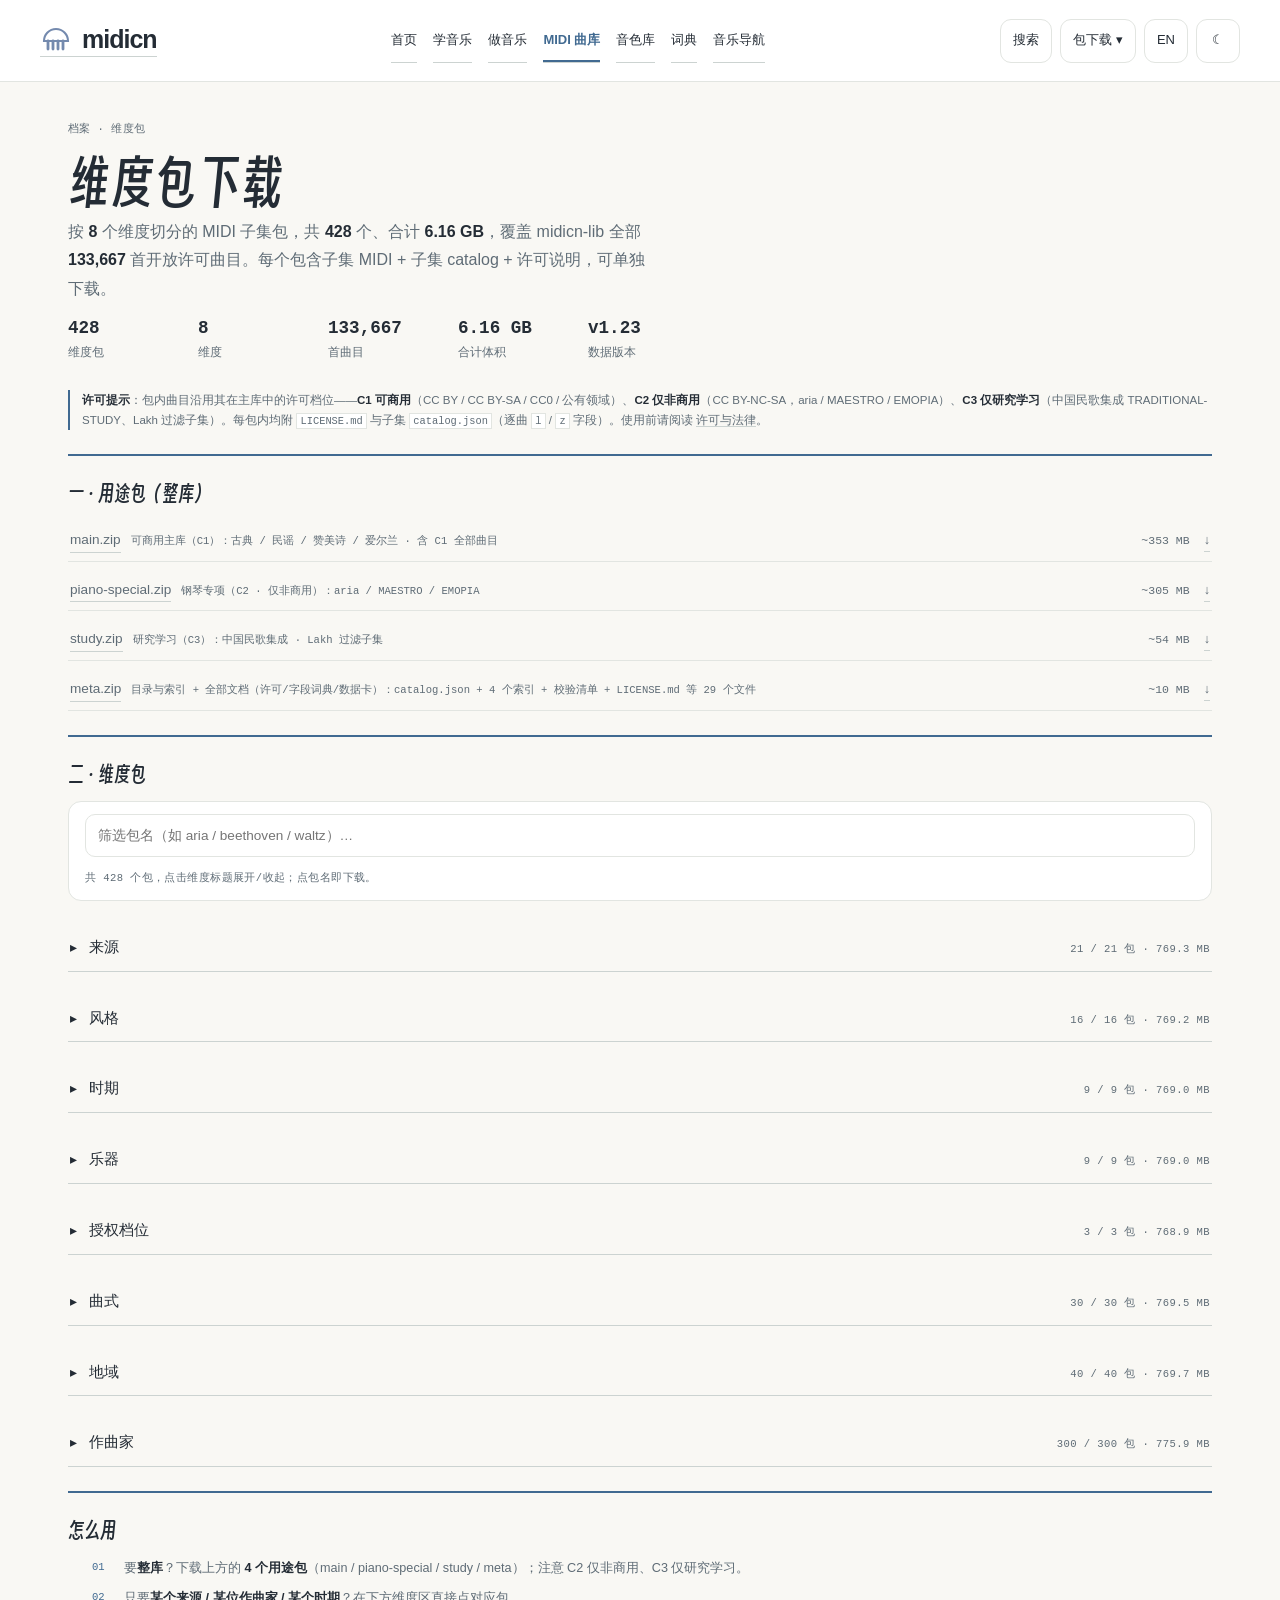
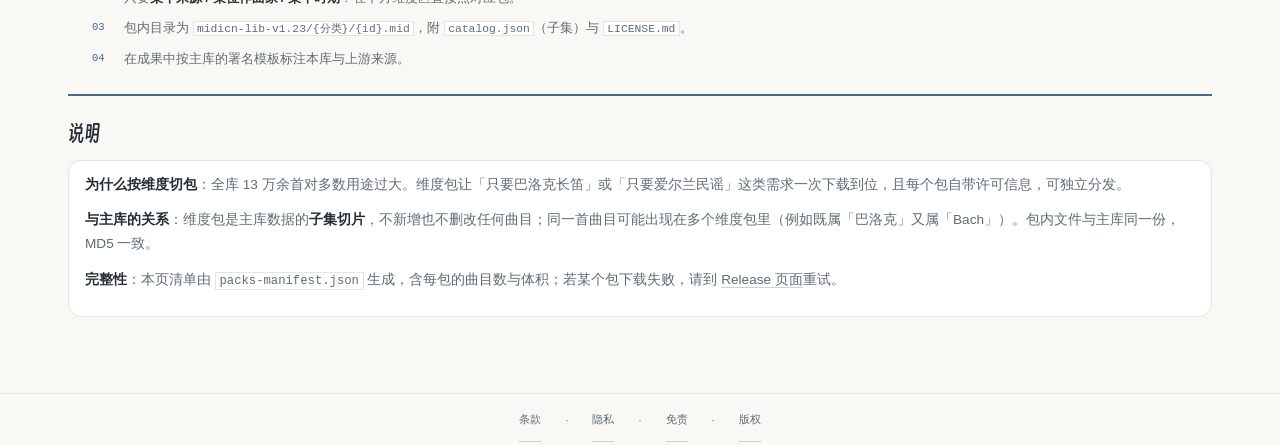
==== index.html @ 3eef9d16 "Fix playback recovery, search history and current site navigation (core 1.2.1)" ====
<!doctype html>
<html lang="zh-Hans" data-site="zip" data-lang="zh" data-design="v6" data-ui="clean" data-page="download" style="--site-accent:#6995bd;--site-text:#416a91">
<head><meta charset="utf-8"><meta name="viewport" content="width=device-width,initial-scale=1,viewport-fit=cover">
<title>midicn-lib 维度包下载 · 428 个包 / 8 个维度</title><meta name="description" content="midicn-lib 维度包下载：4 个用途包（main / piano-special / study / meta）+ 428 个维度包，按来源、风格、时期、乐器、授权档位、曲式、地域、作曲家切分，共 133,667 首开放许可 MIDI。">
<link rel="canonical" href="https://zip.midicn.com/">
<meta property="og:title" content="midicn-lib 维度包下载 · 428 个包 / 8 个维度"><meta property="og:description" content="midicn-lib 维度包下载：4 个用途包（main / piano-special / study / meta）+ 428 个维度包，按来源、风格、时期、乐器、授权档位、曲式、地域、作曲家切分，共 133,667 首开放许可 MIDI。"><meta property="og:type" content="website"><meta property="og:url" content="https://zip.midicn.com/"><meta property="og:site_name" content="midicn · 包下载"><meta property="og:locale" content="zh_CN"><meta property="og:image" content="https://zip.midicn.com/assets/og.png"><meta name="twitter:card" content="summary_large_image">
<meta property="og:image:width" content="1200"><meta property="og:image:height" content="630"><meta property="og:image:alt" content="midicn · 包下载"><meta name="twitter:title" content="midicn-lib 维度包下载 · 428 个包 / 8 个维度"><meta name="twitter:description" content="midicn-lib 维度包下载：4 个用途包（main / piano-special / study / meta）+ 428 个维度包，按来源、风格、时期、乐器、授权档位、曲式、地域、作曲家切分，共 133,667 首开放许可 MIDI。"><meta name="twitter:image" content="https://zip.midicn.com/assets/og.png">
<meta name="theme-color" content="#6995bd"><link rel="manifest" href="manifest.json"><link rel="apple-touch-icon" href="assets/core/icons/icon-192.png"><link rel="icon" href="[data-uri]">
<script>(()=>{try{const a=document.cookie.split(';').map(x=>x.trim()).filter(x=>x.startsWith('midicn-theme=')).pop();const v=a?a.split('=')[1]:localStorage.getItem('midicn-theme');if(v==='light'||v==='dark')document.documentElement.dataset.theme=v}catch{}})();</script><link rel="preload" as="font" type="font/woff2" href="assets/fonts/p.0d0d25cdf1.0b591f7c36c6.woff2" crossorigin><style>@font-face{font-family:"Smiley Sans";src:url("assets/fonts/p.0d0d25cdf1.0b591f7c36c6.woff2") format("woff2");font-display:swap}</style><link rel="stylesheet" href="assets/ui/base.b6d38215e6cf.css"><link rel="stylesheet" href="assets/ui/zip-index.702d8402fb73.css"><script type="application/ld+json">{"@context":"https://schema.org","@type":"WebPage","name":"midicn-lib 维度包下载 · 428 个包 / 8 个维度","description":"midicn-lib 维度包下载：4 个用途包（main / piano-special / study / meta）+ 428 个维度包，按来源、风格、时期、乐器、授权档位、曲式、地域、作曲家切分，共 133,667 首开放许可 MIDI。","url":"https://zip.midicn.com/","inLanguage":"zh"}</script></head>
<body><a class="skip-link" href="#main" data-zh="跳至正文" data-en="Skip to content">跳至正文</a>
<header class="site-header">
<a class="site-brand" href="https://home.midicn.com/" data-zh-href="https://home.midicn.com/" data-en-href="https://home.midicn.com/en/" aria-label="midicn"><span class="jf-stack"><svg viewBox="0 0 32 32" width="32" height="32" class="jf jf-idle" aria-hidden="true"><path d="M4 17A12 12 0 0 1 28 17Z" fill="none" stroke="var(--accent)" stroke-width="2.1"/><path d="M8 17V25.0" stroke="var(--accent)" stroke-width="2.8" stroke-linecap="round" fill="none"/><path d="M13 17V25.0" stroke="var(--accent)" stroke-width="2.8" stroke-linecap="round" fill="none"/><path d="M18 17V25.0" stroke="var(--accent)" stroke-width="2.8" stroke-linecap="round" fill="none"/><path d="M23 17V25.0" stroke="var(--accent)" stroke-width="2.8" stroke-linecap="round" fill="none"/></svg></span><b>midicn</b></a>
<nav class="site-task-nav" data-zh-label="全站导航" data-en-label="Main navigation" aria-label="全站导航"><a href="https://home.midicn.com/" data-zh="首页" data-en="Home" data-zh-href="https://home.midicn.com/" data-en-href="https://home.midicn.com/en/">首页</a><a href="https://home.midicn.com/learn/" data-zh-href="https://home.midicn.com/learn/" data-en-href="https://home.midicn.com/en/learn/" data-zh="学音乐" data-en="Learn">学音乐</a><a href="https://home.midicn.com/make/" data-zh-href="https://home.midicn.com/make/" data-en-href="https://home.midicn.com/en/make/" data-zh="做音乐" data-en="Create">做音乐</a><a href="https://lib.midicn.com/" data-zh="MIDI 曲库" data-en="MIDI" data-zh-href="https://lib.midicn.com/" data-en-href="https://lib.midicn.com/" aria-current="page">MIDI 曲库</a><a href="https://sf.midicn.com/" data-zh="音色库" data-en="SoundFonts" data-zh-href="https://sf.midicn.com/" data-en-href="https://sf.midicn.com/">音色库</a><a href="https://gloss.midicn.com/" data-zh="词典" data-en="Glossary" data-zh-href="https://gloss.midicn.com/" data-en-href="https://gloss.midicn.com/en/">词典</a><a data-directory-group="directory" href="https://nav.midicn.com/" data-zh="音乐导航" data-en="Directory" data-zh-href="https://nav.midicn.com/" data-en-href="https://nav.midicn.com/">音乐导航</a></nav>
<div class="site-actions"><a class="site-search" href="https://home.midicn.com/search/" data-zh-href="https://home.midicn.com/search/" data-en-href="https://home.midicn.com/en/search/" data-zh="搜索" data-en="Search">搜索</a>
<div class="site-switcher"><button id="navmenu-btn" type="button" aria-expanded="false" aria-controls="navmenu-panel" data-zh="包下载 ▾" data-en="Packs ▾" data-zh-label="切换分站" data-en-label="Choose a site" aria-label="切换分站">包下载 ▾</button><nav id="navmenu-panel" class="site-menu" hidden aria-label="全部分站"><a href="https://nav.midicn.com/" data-zh="音乐导航" data-en="Directory" data-zh-href="https://nav.midicn.com/" data-en-href="https://nav.midicn.com/"><span class="site-dot" style="--dot:#5caaa0" aria-hidden="true"></span><span data-label>音乐导航</span></a><a href="https://lib.midicn.com/" data-zh="MIDI 库" data-en="MIDI Library" data-zh-href="https://lib.midicn.com/" data-en-href="https://lib.midicn.com/"><span class="site-dot" style="--dot:#c28a55" aria-hidden="true"></span><span data-label>MIDI 库</span></a><a href="https://mid.midicn.com/" data-zh="维度浏览" data-en="Dimensions" data-zh-href="https://mid.midicn.com/" data-en-href="https://mid.midicn.com/"><span class="site-dot" style="--dot:#5ca69c" aria-hidden="true"></span><span data-label>维度浏览</span></a><a href="https://zip.midicn.com/" data-zh="包下载" data-en="Packs" data-zh-href="https://zip.midicn.com/" data-en-href="https://zip.midicn.com/" aria-current="page"><span class="site-dot" style="--dot:#6995bd" aria-hidden="true"></span><span data-label>包下载</span></a><a href="https://sf.midicn.com/" data-zh="音色库" data-en="SoundFonts" data-zh-href="https://sf.midicn.com/" data-en-href="https://sf.midicn.com/"><span class="site-dot" style="--dot:#818aca" aria-hidden="true"></span><span data-label>音色库</span></a><a href="https://home.midicn.com/" data-zh="首页" data-en="Home" data-zh-href="https://home.midicn.com/" data-en-href="https://home.midicn.com/en/"><span class="site-dot" style="--dot:#d9795c" aria-hidden="true"></span><span data-label>首页</span></a><a href="https://gloss.midicn.com/" data-zh="词典" data-en="Dictionary" data-zh-href="https://gloss.midicn.com/" data-en-href="https://gloss.midicn.com/en/"><span class="site-dot" style="--dot:#a484ae" aria-hidden="true"></span><span data-label>词典</span></a><a href="https://hist.midicn.com/" data-zh="音乐史" data-en="Music History" data-zh-href="https://hist.midicn.com/" data-en-href="https://hist.midicn.com/en/"><span class="site-dot" style="--dot:#c49a51" aria-hidden="true"></span><span data-label>音乐史</span></a><a href="https://theo.midicn.com/" data-zh="乐理" data-en="Theory" data-zh-href="https://theo.midicn.com/" data-en-href="https://theo.midicn.com/en/"><span class="site-dot" style="--dot:#9381c6" aria-hidden="true"></span><span data-label>乐理</span></a><a href="https://inst.midicn.com/" data-zh="乐器" data-en="Instruments" data-zh-href="https://inst.midicn.com/" data-en-href="https://inst.midicn.com/en/"><span class="site-dot" style="--dot:#7b9d68" aria-hidden="true"></span><span data-label>乐器</span></a><a href="https://prod.midicn.com/" data-zh="音频" data-en="Audio" data-zh-href="https://prod.midicn.com/" data-en-href="https://prod.midicn.com/en/"><span class="site-dot" style="--dot:#61a9b2" aria-hidden="true"></span><span data-label>音频</span></a><a href="https://ai.midicn.com/" data-zh="AI 做音乐" data-en="AI Music" data-zh-href="https://ai.midicn.com/" data-en-href="https://ai.midicn.com/en/"><span class="site-dot" style="--dot:#cb7993" aria-hidden="true"></span><span data-label>AI 做音乐</span></a></nav></div>
<button id="lang" type="button" data-zh-label="切换语言" data-en-label="Switch language" aria-label="切换语言">EN</button><button id="theme" type="button" aria-label="切换明暗">☾</button></div></header><main id="main" class="doc wide" tabindex="-1">
  <p class="meta" data-zh="档案 · 维度包" data-en="ARCHIVE · DIMENSION PACKS">档案 · 维度包</p>
  <h1 data-zh="维度包下载" data-en="Dimension packs">维度包下载</h1>
  <p class="lede" id="lede"></p>
  <div class="stat" id="stat"></div>

  <div class="note" id="tierNote"></div>

  <!-- 用途包（4 个）：整库按用途打包，入口也在本站（用户决定：包入口统一归 zip 站） -->
  <div class="stitle"><h2 data-zh="一 · 用途包（整库）" data-en="1 · Usage packs (whole library)">一 · 用途包（整库）</h2></div>
  <ul class="plist" id="usagePacks"></ul>

  <div class="stitle"><h2 data-zh="二 · 维度包" data-en="2 · Dimension packs">二 · 维度包</h2></div>

  <div class="panel filterbox" style="margin:var(--s3) 0 var(--s5)">
    <div class="panel-bd">
      <input id="q" type="search" autocomplete="off"
             data-ph-zh="筛选包名（如 aria / beethoven / waltz）…"
             data-ph-en="Filter pack names (e.g. aria / beethoven / waltz)…"
             placeholder="筛选包名…">
      <p class="meta" id="hint" style="margin:var(--s3) 0 0"></p>
    </div>
  </div>

  <div id="dims"></div>

  <div class="stitle"><h2 data-zh="怎么用" data-en="How to use">怎么用</h2></div>
  <ol class="steps" id="steps"></ol>

  <div class="stitle"><h2 data-zh="说明" data-en="Notes">说明</h2></div>
  <div class="panel"><div class="panel-bd" id="about"></div></div>
</main><p id="midicn-status" role="status" aria-live="polite"></p>
<nav class="site-bottom-nav" aria-label="Mobile navigation"><a href="https://home.midicn.com/" data-zh="首页" data-en="Home" data-zh-href="https://home.midicn.com/" data-en-href="https://home.midicn.com/en/">首页</a><a href="https://home.midicn.com/learn/" data-zh-href="https://home.midicn.com/learn/" data-en-href="https://home.midicn.com/en/learn/" data-zh="学习" data-en="Learn">学习</a><a href="https://home.midicn.com/make/" data-zh-href="https://home.midicn.com/make/" data-en-href="https://home.midicn.com/en/make/" data-zh="制作" data-en="Make">制作</a><a href="https://lib.midicn.com/" data-zh="MIDI库" data-en="MIDI" data-zh-href="https://lib.midicn.com/" data-en-href="https://lib.midicn.com/" aria-current="page">MIDI库</a><a href="https://sf.midicn.com/" data-zh="音色库" data-en="Sounds" data-zh-href="https://sf.midicn.com/" data-en-href="https://sf.midicn.com/">音色库</a><a href="https://nav.midicn.com/" data-zh="导航" data-en="Nav" data-zh-href="https://nav.midicn.com/" data-en-href="https://nav.midicn.com/">导航</a></nav><footer class="site-footer"><div data-locale="zh"><nav aria-label="法律声明"><a href="https://home.midicn.com/legal/data/terms/">条款</a> · <a href="https://home.midicn.com/legal/privacy/">隐私</a> · <a href="https://home.midicn.com/legal/data/disclaimer/">免责</a> · <a href="https://home.midicn.com/legal/data/copyright/">版权</a></nav></div><div data-locale="en" hidden><nav aria-label="Legal"><a href="https://home.midicn.com/en/legal/data/terms/">Terms</a> · <a href="https://home.midicn.com/en/legal/privacy/">Privacy</a> · <a href="https://home.midicn.com/en/legal/data/disclaimer/">Disclaimer</a> · <a href="https://home.midicn.com/en/legal/data/copyright/">Copyright</a></nav></div><div class="page-metadata" hidden aria-hidden="true"><p id="footNote"></p><p id="footLic"></p><p id="footLegal"></p></div><noscript><nav class="no-script-sites" aria-label="All sites"><a href="https://nav.midicn.com/" data-zh="音乐导航" data-en="Directory" data-zh-href="https://nav.midicn.com/" data-en-href="https://nav.midicn.com/">音乐导航</a><a href="https://lib.midicn.com/" data-zh="MIDI 库" data-en="MIDI Library" data-zh-href="https://lib.midicn.com/" data-en-href="https://lib.midicn.com/">MIDI 库</a><a href="https://mid.midicn.com/" data-zh="维度浏览" data-en="Dimensions" data-zh-href="https://mid.midicn.com/" data-en-href="https://mid.midicn.com/">维度浏览</a><a href="https://zip.midicn.com/" data-zh="包下载" data-en="Packs" data-zh-href="https://zip.midicn.com/" data-en-href="https://zip.midicn.com/">包下载</a><a href="https://sf.midicn.com/" data-zh="音色库" data-en="SoundFonts" data-zh-href="https://sf.midicn.com/" data-en-href="https://sf.midicn.com/">音色库</a><a href="https://home.midicn.com/" data-zh="首页" data-en="Home" data-zh-href="https://home.midicn.com/" data-en-href="https://home.midicn.com/en/">首页</a><a href="https://gloss.midicn.com/" data-zh="词典" data-en="Dictionary" data-zh-href="https://gloss.midicn.com/" data-en-href="https://gloss.midicn.com/en/">词典</a><a href="https://hist.midicn.com/" data-zh="音乐史" data-en="Music History" data-zh-href="https://hist.midicn.com/" data-en-href="https://hist.midicn.com/en/">音乐史</a><a href="https://theo.midicn.com/" data-zh="乐理" data-en="Theory" data-zh-href="https://theo.midicn.com/" data-en-href="https://theo.midicn.com/en/">乐理</a><a href="https://inst.midicn.com/" data-zh="乐器" data-en="Instruments" data-zh-href="https://inst.midicn.com/" data-en-href="https://inst.midicn.com/en/">乐器</a><a href="https://prod.midicn.com/" data-zh="音频" data-en="Audio" data-zh-href="https://prod.midicn.com/" data-en-href="https://prod.midicn.com/en/">音频</a><a href="https://ai.midicn.com/" data-zh="AI 做音乐" data-en="AI Music" data-zh-href="https://ai.midicn.com/" data-en-href="https://ai.midicn.com/en/">AI 做音乐</a></nav></noscript></footer>
<script type="application/json" id="midicn-config">{"site":"zip","core":"1.2.1","locale":"zh","localeMode":"inline","serviceWorker":"sw.js","midiLocator":"data/midi-locator.json","midiOrigins":["https://mid.midicn.com","https://zip.midicn.com","https://lib.midicn.com"]}</script><script defer src="assets/ui/runtime.eab9c31673e5.js"></script><script defer src="assets/ui/zip-index.2b72ee456ccf.js"></script></body></html>
---- assets/ui/base.b6d38215e6cf.css ----
@layer reset,tokens,base,components,layouts,utilities;@layer base{:root{color-scheme:light dark;--ink:#0B0B0C;--ink:light-dark(#F7F4EE,#0B0B0C);--ink-2:#111113;--ink-2:light-dark(#FFFFFF,#111113);--ink-3:#17171A;--ink-3:light-dark(#F1EDE5,#17171A);--ink-4:#0E0E10;--ink-4:light-dark(#FAF8F4,#0E0E10);--rule:#242427;--rule:light-dark(#D9D3C7,#242427);--rule-2:#343439;--rule-2:light-dark(#BDB5A5,#343439);--paper:#F2EEE6;--paper:light-dark(#16161A,#F2EEE6);--paper-2:#A9A49B;--paper-2:light-dark(#5A564E,#A9A49B);--paper-3:#6E6A64;--paper-3:light-dark(#6E6A64,#807B72);--vermilion:#CE4A32;--vermilion:light-dark(#A93A24,#CE4A32);--gold:#C9A227;--gold:light-dark(#8A6F10,#C9A227);--jade:#5E9E7E;--jade:light-dark(#2F6B50,#5E9E7E);--slate:#7A8AA3;--slate:light-dark(#4C5A70,#7A8AA3);--ok:light-dark(#1B7A4C,#58D48A);--study:light-dark(#1F5FA8,#5A9BD8);--doubt:light-dark(#9A6213,#E8A33D);--warn:light-dark(#C0452A,#FF7A5C);--stop:light-dark(#B32E2E,#E45A5A);--vermilion-soft:rgba(206,74,50,.14);--vermilion-soft:light-dark(rgba(169,58,36,.1),rgba(206,74,50,.14));--vermilion-line:rgba(206,74,50,.45);--vermilion-line:light-dark(rgba(169,58,36,.4),rgba(206,74,50,.45));--gold-soft:rgba(201,162,39,.14);--gold-soft:light-dark(rgba(138,111,16,.1),rgba(201,162,39,.14));--jade-soft:rgba(94,158,126,.14);--jade-soft:light-dark(rgba(47,107,80,.1),rgba(94,158,126,.14));--accent-h:18;--accent-c:.16;--accent:oklch(.58 var(--accent-c) var(--accent-h));--accent:light-dark(oklch(.58 var(--accent-c,.16) var(--accent-h)),oklch(.8 var(--accent-c,.15) var(--accent-h)));--accent-soft:oklch(.58 var(--accent-c,.16) var(--accent-h) / .14);--accent-soft:light-dark(oklch(.58 var(--accent-c,.16) var(--accent-h) / .12),oklch(.8 var(--accent-c,.15) var(--accent-h) / .16));--on-accent:light-dark(#FFF8F4,#1A0A06);--n0:light-dark(#FBF8F1,#08080B);--n1:light-dark(#FFFFFF,#12121A);--n2:light-dark(#F4F0E6,#1A1A25);--n3:light-dark(#E4DECF,#242432);--n4:light-dark(#CFC7B2,#32323F);--n5:light-dark(#B3AA93,#4A4A5A);--n6:light-dark(#8F8875,#6C6C80);--n7:light-dark(#6E6857,#8E8EA3);--n8:light-dark(#524D3F,#B4B4C6);--n9:light-dark(#38342A,#D6D6E2);--n10:light-dark(#211E17,#EFEFE8);--n11:light-dark(#12100B,#F7F6F1);--serif:"Songti SC","Source Han Serif SC","Noto Serif SC",Georgia,"Times New Roman",serif;--sans:-apple-system,BlinkMacSystemFont,"Segoe UI","PingFang SC","Hiragino Sans GB","Microsoft YaHei",Roboto,sans-serif;--mono:ui-monospace,SFMono-Regular,"SF Mono",Menlo,Consolas,monospace;--fs-10:clamp(10px,.62rem,11px);--fs-11:clamp(10.5px,.66rem,11.5px);--fs-12:clamp(11.5px,.72rem,12.5px);--fs-13:clamp(12.5px,.79rem,13.5px);--fs-14:clamp(13.5px,.85rem,14.5px);--fs-16:clamp(15px,.95rem,16.5px);--fs-20:clamp(17px,1.1rem,20px);--fs-26:clamp(20px,1.6vw,26px);--fs-34:clamp(24px,2.6vw,34px);--fs-38:clamp(28px,3.2vw,38px);--fs-46:clamp(28px,4vw,46px);--lh-tight:1.2;--lh-body:1.68;--s1:4px;--s2:8px;--s3:12px;--s4:16px;--s5:24px;--s6:32px;--s7:48px;--s8:64px;--r-1:8px;--r-2:16px;--r-3:26px;--r-full:999px;--r:var(--r-1);--r-lg:var(--r-2);--shadow-1:0 1px 0 light-dark(rgba(90,70,30,.1),rgba(0,0,0,.35)),0 10px 24px -16px oklch(.6 .1 var(--accent-h) / .45);--shadow-2:0 2px 0 light-dark(rgba(90,70,30,.08),rgba(0,0,0,.3)),0 20px 44px -22px oklch(.6 .12 var(--accent-h) / .55);--wrap:min(92vw,1560px);--wrap-wide:var(--wrap);--wrap-read:var(--wrap);--gutter:clamp(var(--s4),2.5vw,var(--s6));--z-hdr:20;--z-play:30;--z-pop:40;--hdr:56px;--play:68px;--tap:44px;--sa-t:env(safe-area-inset-top,0px);--sa-b:env(safe-area-inset-bottom,0px);--sa-l:env(safe-area-inset-left,0px);--sa-r:env(safe-area-inset-right,0px);--t:.15s linear}:root[data-theme=light]{color-scheme:light}:root[data-theme=dark]{color-scheme:dark}@media(prefers-reduced-motion:reduce){:root{--t:.01s}}.jf-t1{stroke:var(--jf-1)}.jf-t2{stroke:var(--jf-2)}.jf-t3{stroke:var(--jf-3)}.jf-t4{stroke:var(--jf-4)}.jf-w1{stroke:var(--jf-1)}.jf-w4{stroke:var(--jf-4)}.jf-dome{fill:var(--jf-dome)}.jf-dome-n{fill:color-mix(in oklab,var(--jf-dome) 22%,var(--n6))}.jf-dome-d{fill:color-mix(in oklab,var(--jf-dome) 12%,var(--n4))}.jf-mute{stroke:color-mix(in oklab,var(--jf-dome) 45%,var(--n6))}.jf-n{stroke:var(--n6)}.jf-n4{stroke:var(--n4)}.jf-doubt{stroke:var(--doubt)}.jf-dim{stroke:var(--jf-dome);stroke-opacity:.55}.jf-stack{display:inline-flex;position:relative;line-height:0;flex:none}.jf-stack .jf{display:none}.jf-stack .jf-idle{display:block}.jf-stack .jf-playing,.jf-stack .jf-loading,.jf-stack .jf-done,.jf-stack .jf-hint{position:absolute;top:0;left:0}:root[data-jf=playing] .jf-stack .jf-idle{visibility:hidden}:root[data-jf=playing] .jf-stack .jf-playing{display:block}:root[data-jf=loading] .jf-stack .jf-idle{visibility:hidden}:root[data-jf=loading] .jf-stack .jf-loading{display:block}:root[data-jf=hint] .jf-stack .jf-idle{visibility:hidden}:root[data-jf=hint] .jf-stack .jf-hint{display:block}:root[data-jf=done] .jf-stack .jf-idle{visibility:hidden}:root[data-jf=done] .jf-stack .jf-done{display:block}@media(prefers-reduced-motion:no-preference){:root[data-jf=playing] .jf-stack .jf-playing path:nth-of-type(odd){animation:jf-swim 1.6s ease-in-out infinite alternate}@keyframes jf-swim{0%{transform:translateY(-.6px)}to{transform:translateY(.6px)}}}*{box-sizing:border-box;margin:0;padding:0}html{-webkit-text-size-adjust:100%;scroll-behavior:smooth}body{background:var(--ink);color:var(--paper);font-family:var(--sans);font-size:var(--fs-14);line-height:var(--lh-body);-webkit-font-smoothing:antialiased;overflow-x:hidden}a{color:inherit;text-decoration:none;border-bottom:1px solid var(--rule-2);transition:border-color var(--t),color var(--t)}a:hover{border-bottom-color:var(--vermilion);color:var(--vermilion)}button,input,select{font:inherit;color:inherit}button{background:none;border:0;cursor:pointer}:focus-visible{outline:2px solid var(--vermilion);outline-offset:2px}img,svg{display:block;max-width:100%}::selection{background:var(--vermilion);color:#fff}code,kbd{font-family:var(--mono);font-size:.9em;background:var(--ink-4);border:1px solid var(--rule);padding:.05em .3em}pre{background:var(--ink-4);border:1px solid var(--rule);padding:var(--s4);overflow-x:auto;font-family:var(--mono);font-size:var(--fs-12);line-height:1.8;margin:var(--s3) 0 var(--s5)}pre code{background:none;border:0;padding:0}h1,h2,h3{font-family:var(--serif);font-weight:600;letter-spacing:.01em;line-height:var(--lh-tight)}h1{font-size:var(--fs-34)}h2{font-size:var(--fs-26)}h3{font-size:var(--fs-16);font-family:var(--sans);font-weight:650;letter-spacing:0}p{color:var(--paper-2);margin-bottom:var(--s3)}strong,b{color:var(--paper);font-weight:650}.lede{font-family:var(--serif);font-size:var(--fs-16);line-height:1.78;color:var(--paper);max-width:100%}.lede em{font-style:normal;color:var(--vermilion)}.meta{font-family:var(--mono);font-size:var(--fs-11);color:var(--paper-3);letter-spacing:.04em}.num{font-family:var(--mono);font-variant-numeric:tabular-nums}.stitle{display:flex;align-items:baseline;gap:var(--s3);flex-wrap:wrap;padding-top:var(--s2);border-top:2px solid var(--vermilion);margin:var(--s5) 0 var(--s3)}.stitle h2{margin:0}.stitle .spacer{margin-left:auto}h1,h2,h3{text-wrap:balance}p,.lede{text-wrap:pretty}.lede{max-width:100%}.nav a,.btn,.axis,.langbtn,.dlchip,.dlmore,.fgrid a,.fgrid h4,.stitle h2,.stitle .meta,.tag,.lic,.pkg .pn,.pkg .pm,.sideitem .si-n,.hero-meta,.hero .kick,.crumbs span,.crumbs a{white-space:nowrap}.nav{flex-wrap:wrap;row-gap:var(--s2)}@media(max-width:1023px){.hbar{flex-wrap:wrap;height:auto;min-height:52px;padding-top:var(--s2);padding-bottom:var(--s2);row-gap:var(--s2)}.nav{margin-left:0;width:100%;order:9;gap:var(--s4)}}.wrap{width:100%;max-width:var(--wrap);margin:0 auto;padding:0 var(--gutter)}.wrap-read{max-width:var(--wrap-read)}body>header{position:sticky;top:0;z-index:var(--z-hdr);background:var(--ink);border-bottom:1px solid var(--rule)}.hbar{max-width:var(--wrap);margin:0 auto;height:var(--hdr);padding:0 var(--gutter);display:flex;align-items:center;gap:var(--s5)}.brand{display:flex;align-items:center;gap:var(--s2);border:0;flex:none}.brand svg{width:22px;height:22px;flex:none}.brand .jf-404 svg{width:32px;height:32px}.brand b{font-family:var(--serif);font-size:var(--fs-16);font-weight:600}.brand i{font-family:var(--mono);font-size:var(--fs-11);font-style:normal;color:var(--paper-3);margin-left:2px}.nav{display:flex;gap:var(--s5);font-size:var(--fs-13);margin-left:auto;flex-wrap:wrap}.nav a{border-bottom:1px solid transparent;padding-bottom:2px;color:var(--paper-2)}.nav a:hover{color:var(--paper);border-bottom-color:var(--rule-2)}.nav a.on{color:var(--paper);border-bottom-color:var(--vermilion)}.iconbtn{width:34px;height:34px;border:1px solid var(--rule);color:var(--paper-2);display:grid;place-items:center;transition:var(--t);flex:none}.iconbtn:hover{border-color:var(--vermilion);color:var(--vermilion)}.iconbtn svg{width:15px;height:15px;fill:currentColor}.langbtn{width:auto;padding:0 var(--s3);font-family:var(--mono);font-size:var(--fs-11)}#theme svg{fill:none;stroke:currentColor}#theme .i-sun{display:none}#theme .i-moon{display:block}@media(prefers-color-scheme:dark){:root:not([data-theme=light]) #theme .i-sun{display:block}:root:not([data-theme=light]) #theme .i-moon{display:none}}:root[data-theme=dark] #theme .i-sun{display:block}:root[data-theme=dark] #theme .i-moon{display:none}:root[data-theme=light] #theme .i-sun{display:none}:root[data-theme=light] #theme .i-moon{display:block}.kb-tabicons{position:absolute;width:0;height:0;overflow:hidden}.panel{border:1px solid var(--rule);background:var(--ink-2)}.panel-hd{display:flex;align-items:center;gap:var(--s3);padding:var(--s3) var(--s4);border-bottom:1px solid var(--rule);font-family:var(--serif);font-size:var(--fs-14)}.panel-bd{padding:var(--s3) var(--s4)}.tile{border:1px solid var(--rule);background:var(--ink-2);padding:var(--s3);transition:border-color var(--t),background var(--t);display:block}.tile:hover{border-color:var(--rule-2);background:var(--ink-3);border-bottom-color:var(--rule-2)}.tile.is-on{border-color:var(--vermilion);background:var(--vermilion-soft)}.dl{display:grid;grid-template-columns:auto minmax(0,1fr);gap:var(--s2) var(--s4);font-size:var(--fs-13)}.dl dt{color:var(--paper-3);white-space:nowrap;font-family:var(--mono);font-size:var(--fs-11);padding-top:2px}.dl dd{margin:0;color:var(--paper);word-break:break-word}table{width:100%;border-collapse:collapse;font-size:var(--fs-13)}th,td{text-align:left;padding:var(--s3);border-bottom:1px solid var(--rule);vertical-align:top}th{font-family:var(--mono);font-size:var(--fs-11);color:var(--paper-3);letter-spacing:.06em;font-weight:500;border-bottom-color:var(--rule-2);white-space:nowrap}td b{font-weight:600}.tw{width:100%;overflow-x:auto;-webkit-overflow-scrolling:touch}.lic{display:inline-flex;align-items:center;gap:var(--s2);font-family:var(--mono);font-size:var(--fs-11);white-space:nowrap;border:1px solid currentColor;padding:1px var(--s2);color:var(--paper-3)}.lic:before{content:"";width:6px;height:6px;background:currentColor;flex:none}.lic.c1{color:var(--jade)}.lic.c2{color:var(--gold)}.lic.c3{color:var(--slate)}.lic.no{color:var(--vermilion)}.lic.plain{border-color:var(--rule);color:var(--paper-3)}.btn{display:inline-flex;align-items:center;justify-content:center;gap:var(--s2);min-height:44px;padding:0 var(--s4);border:1px solid var(--rule-2);background:none;color:var(--paper);font-size:var(--fs-13);transition:var(--t)}.btn:hover{border-color:var(--vermilion);color:var(--vermilion)}.btn.primary{background:var(--vermilion);border-color:var(--vermilion);color:#fff}.btn.primary:hover{filter:brightness(1.08);color:#fff}.btn.ghost{border-color:transparent;color:var(--paper-2);padding:0 var(--s3)}.btn.ghost:hover{border-color:var(--rule);color:var(--paper)}.btn svg{width:14px;height:14px;fill:currentColor}.sig{display:flex;align-items:flex-end;gap:1px;height:24px}.sig i{flex:1;background:var(--rule-2);transition:background var(--t)}.tile:hover .sig i{background:var(--vermilion)}footer{margin-top:var(--s6);border-top:1px solid var(--rule);padding:var(--s4) 0 calc(var(--s4) + var(--sa-b))}.fnote{margin-top:var(--s6);padding-top:var(--s4);border-top:1px solid var(--rule);font-size:var(--fs-11);color:var(--paper-3);line-height:1.9}.fbar{display:flex;align-items:center;gap:var(--s2) var(--s4);flex-wrap:wrap;font-size:var(--fs-12);color:var(--paper-3)}.fbar b{font-family:var(--serif);font-size:var(--fs-13);color:var(--paper);font-weight:600}.fnav{display:flex;gap:var(--s3) var(--s4);flex-wrap:wrap}.fnav a{font-size:var(--fs-12);color:var(--paper-2);border-bottom:0}.fnav a:hover{color:var(--vermilion)}.flic{margin-left:auto;font-family:var(--mono);font-size:var(--fs-11);color:var(--paper-3)}.fnote{margin-top:var(--s3);padding-top:var(--s3);border-top:1px solid var(--rule);display:flex;gap:var(--s2) var(--s5);flex-wrap:wrap;justify-content:space-between;font-family:var(--mono);font-size:var(--fs-11);color:var(--paper-3)}.fnote a{color:var(--paper-3);border-bottom:0}.fnote a:hover{color:var(--vermilion)}.pkgs{display:grid;grid-template-columns:repeat(auto-fill,minmax(268px,1fr));gap:var(--s3)}.pkg{border:1px solid var(--rule);background:var(--ink-2);padding:var(--s4);display:flex;flex-direction:column;gap:var(--s2)}.pkg:hover{border-color:var(--rule-2)}.pkg .pn{font-family:var(--serif);font-size:var(--fs-16)}.pkg .pm{font-family:var(--mono);font-size:var(--fs-11);color:var(--paper-3)}.pkg .pd{font-size:var(--fs-12);color:var(--paper-2);line-height:1.7;flex:1}.pkg .dlbtn{align-self:flex-start;min-height:34px;padding:0 var(--s3);background:var(--vermilion);color:#fff;display:inline-flex;align-items:center;gap:var(--s2);font-size:var(--fs-12);border:0}.pkg .dlbtn:hover{filter:brightness(1.08);color:#fff}.pkg .dlbtn svg{width:13px;height:13px;fill:currentColor}.steps{counter-reset:s;list-style:none}.steps li{counter-increment:s;position:relative;padding-left:var(--s6);margin-bottom:var(--s3);font-size:var(--fs-13);color:var(--paper-2)}.steps li:before{content:counter(s,decimal-leading-zero);position:absolute;left:0;top:.1em;font-family:var(--mono);font-size:var(--fs-11);color:var(--vermilion)}.note{font-size:var(--fs-12);color:var(--paper-3);border-left:2px solid var(--vermilion);padding-left:var(--s3);margin:var(--s3) 0}main.doc.wide{max-width:var(--wrap)}main.doc{width:100%;max-width:var(--wrap);margin:0 auto;padding:var(--s5) var(--gutter) var(--s6)}main.doc h2{margin-top:var(--s4)}main.doc h3{margin-top:var(--s3)}main.doc ul,main.doc ol{margin:var(--s2) 0 var(--s3) var(--s5);color:var(--paper-2)}main.doc li{margin-bottom:var(--s2)}@media(max-width:640px){.hbar{height:52px;gap:var(--s3)}.nav{gap:var(--s3);font-size:var(--fs-12)}.hbar>.brand{min-height:44px}.hbar .kb-lang,.hbar .iconbtn{min-width:44px;min-height:44px}.hbar .kb-lang{display:inline-flex;align-items:center;justify-content:center}h1{font-size:var(--fs-26)}.pkgs{grid-template-columns:1fr}table{font-size:var(--fs-12)}th,td{padding:var(--s2)}}.morebtn{display:inline-flex;align-items:center;justify-content:center;gap:var(--s2);min-height:44px;padding:var(--s2) var(--s5);border:1px solid var(--rule-2);background:none;color:var(--paper);font-size:var(--fs-13);transition:var(--t);max-width:100%;white-space:normal;text-align:center;line-height:1.4}.morebtn:hover{border-color:var(--vermilion);color:var(--vermilion)}@media(max-width:640px){.morebtn{width:100%}}.morewrap{display:flex;justify-content:center;margin:var(--s5) 0}}@layer components{.kb-switch{display:flex;flex-wrap:wrap;gap:2px 4px;align-items:center;margin:0;padding:0;list-style:none;min-width:0}.kb-switch a{display:inline-block;padding:.28em .52em;font-size:var(--fs-12);line-height:1.35;border-radius:2px;text-decoration:none;white-space:nowrap;opacity:.62;transition:opacity .15s,background-color .15s}.kb-switch a:hover{opacity:1;background:color-mix(in srgb,currentColor 12%,transparent)}.kb-switch a[aria-current=page]{opacity:1;font-weight:500;box-shadow:inset 0 -2px 0 var(--accent, currentColor)}.kb-switch .kb-switch-sep{opacity:.22;padding:0 .15em;user-select:none}@media(max-width:1023px){.kb-switch{flex:1 1 100%;order:9;padding-top:var(--s1)}.kb-lang{margin-left:auto}}@media(max-width:640px){.kb-switch{gap:1px 2px}.kb-switch a{font-size:var(--fs-11);padding:.24em .38em;letter-spacing:0}.kb-switch .kb-switch-sep{padding:0 .05em}}.kb-lang{flex:0 0 auto;margin-left:var(--s3);padding:.26em .62em;font-size:var(--fs-12);line-height:1.4;border:1px solid var(--rule-2);border-radius:var(--r);text-decoration:none;opacity:.8;white-space:nowrap;transition:border-color var(--t),opacity var(--t)}.kb-lang:hover{border-color:var(--accent);opacity:1;text-decoration:none}.kb-suffix{opacity:.6;font-weight:400}.kb-suffix:before{content:"\b7";margin:0 .38em;opacity:.5}:root{--jf-1:#FF7C9E;--jf-2:#FF8B6E;--jf-3:#FFAE55;--jf-4:#FFD24E;--jf-dome:#FF8B6E }:root[data-site=home]{--jf-1:light-dark(#F34875,#FF7C9E);--jf-2:light-dark(#F1522B,#FF8B6E);--jf-3:light-dark(#CD710D,#FFAE55);--jf-4:light-dark(#AB830B,#FFD24E);--jf-dome:light-dark(#F1522B,#FF8B6E) }:root[data-site=hist]{--jf-1:light-dark(#B87D0C,#FFC24E);--jf-2:light-dark(#A2861C,#EBCB4E);--jf-3:light-dark(#7C912B,#BBD754);--jf-4:light-dark(#58982D,#8FD95E);--jf-dome:light-dark(#A2861C,#EBCB4E) }:root[data-site=theo]{--jf-1:light-dark(#494AF3,#8B8CFF);--jf-2:light-dark(#2B8CE3,#6FB6F5);--jf-3:light-dark(#2B8CE3,#6FB6F5);--jf-4:light-dark(#494AF3,#8B8CFF);--jf-dome:light-dark(#496FF3,#7E9BFF) }:root[data-site=inst]{--jf-1:light-dark(#69962B,#A6DB5E);--jf-2:light-dark(#319C4F,#6BD98A);--jf-3:light-dark(#29997D,#46D9B4);--jf-4:light-dark(#2996A0,#4CD0DC);--jf-dome:light-dark(#319C4F,#6BD98A) }:root[data-site=prod]{--jf-1:light-dark(#2A9A73,#4ED9A8);--jf-2:light-dark(#2796A6,#4CCDE0);--jf-3:light-dark(#338CE0,#5AA8F0);--jf-4:light-dark(#4960F3,#7A8CFF);--jf-dome:light-dark(#2796A6,#4CCDE0) }:root[data-site=gloss]{--jf-1:light-dark(#7E55E7,#9D7BF5);--jf-2:light-dark(#A05CE0,#B579EE);--jf-3:light-dark(#B762DB,#C778E8);--jf-4:light-dark(#D05AC8,#E074D8);--jf-dome:light-dark(#B762DB,#C778E8) }:root[data-site=ai]{--jf-1:light-dark(#DF51B5,#EE6FC8);--jf-2:light-dark(#F34489,#FF6FA8);--jf-3:light-dark(#F34949,#FF7C7C);--jf-4:light-dark(#DB680E,#FFA45C);--jf-dome:light-dark(#F34489,#FF6FA8) }:root[data-site=lib],:root[data-site=mid],:root[data-site=zip],:root[data-site=sf]{--jf-1:light-dark(#748AAE,#7C93B8);--jf-2:light-dark(#748AAE,#7C93B8);--jf-3:light-dark(#748AAE,#7C93B8);--jf-4:light-dark(#748AAE,#7C93B8);--jf-dome:light-dark(#748AAE,#7C93B8) }:root[data-site]{--accent:var(--jf-dome) }.kb-crumbs{display:flex;flex-wrap:wrap;align-items:center;gap:.3em;font-size:var(--fs-12);opacity:.7;margin:0 0 1.1rem}.kb-crumbs a{text-decoration:none;opacity:.85}.kb-crumbs a:hover{opacity:1;text-decoration:underline}.kb-crumbs .sep{opacity:.35}@media(min-width:1920px){:root{--wrap:min(92vw,1840px) }}@media(min-width:2560px){:root{--wrap:min(88vw,2120px) }}@supports (padding: max(0px)){.hbar{padding-top:var(--sa-t);padding-left:max(var(--gutter),var(--sa-l));padding-right:max(var(--gutter),var(--sa-r))}main.doc{padding-left:max(var(--gutter),var(--sa-l));padding-right:max(var(--gutter),var(--sa-r))}.footwrap{padding-left:max(var(--gutter),var(--sa-l));padding-right:max(var(--gutter),var(--sa-r));padding-bottom:calc(var(--s4) + var(--sa-b) + env(safe-area-inset-bottom,0px))}}header{transition:transform .22s ease}header.is-hidden{transform:translateY(-100%)}@media(min-width:1024px){header.is-hidden{transform:none}}@media(prefers-reduced-motion:reduce){header{transition:none}}a,button,summary,[role=button]{-webkit-tap-highlight-color:transparent;touch-action:manipulation}.kb-switch a:active{opacity:1;background:color-mix(in srgb,currentColor 18%,transparent)}.kb-lang:active{border-color:var(--accent);opacity:1}summary:active{opacity:.75}footer.foot{padding:0}.footwrap{width:100%;max-width:var(--wrap);margin:0 auto;padding:var(--s4) var(--gutter) calc(var(--s4) + var(--sa-b))}.footline{display:flex;flex-wrap:wrap;align-items:center;padding-bottom:var(--s3);margin-bottom:var(--s3);border-bottom:1px solid var(--rule)}.footnote{margin:0;font-size:var(--fs-12);line-height:1.9;color:var(--paper-3);max-width:96ch}.footnote a{color:var(--paper-2);border-bottom:1px solid var(--rule-2)}.footnote a:hover{color:var(--accent)}.footmeta{margin:var(--s3) 0 0;display:flex;flex-wrap:wrap;align-items:baseline;gap:.2em var(--s3);font-size:var(--fs-11);color:var(--paper-3)}.footlinks{display:inline-flex;flex-wrap:wrap;gap:.2em var(--s3)}.footlinks a{color:var(--paper-3);border-bottom:0}.footlinks a:hover{color:var(--accent)}.footcore{font-family:var(--mono);opacity:.72}.footcore:before{content:"\b7";margin-right:.45em;opacity:.6}.kb-toc{font-size:var(--fs-13);border-left:1px solid var(--rule);padding-left:.85rem}.kb-toc a{display:block;padding:.18em 0;text-decoration:none;opacity:.7}.kb-toc a:hover{opacity:1}:root[data-theme=light] .kb-toc{border-left-color:var(--rule)}.kb-tabs{display:none}@media(max-width:640px){:root{--tabs-h:calc(56px + var(--sa-b)) }.kb-switch{display:none}.kb-tabs{display:grid;grid-template-columns:repeat(8,1fr);gap:1px;position:fixed;left:0;right:0;bottom:0;z-index:var(--z-hdr);padding:6px 2px calc(6px + var(--sa-b));background:var(--ink-2);border-top:1px solid var(--rule)}.kb-tabs>a,.kb-tabs summary{display:grid;place-items:center;gap:1px;min-height:var(--tap);border-radius:var(--r-1);font-size:9.5px;line-height:1.1;text-decoration:none;color:var(--paper-2);background:none;border:0;cursor:pointer;font-family:inherit;letter-spacing:0;padding:3px 0}.kb-tabs>a svg{width:16px;height:16px;display:block;flex:none}.kb-tabs>a:hover,.kb-tabs summary:hover{color:var(--paper)}.kb-tabs>a[aria-current=page]{color:var(--accent);font-weight:650}.kb-tabs-more{position:relative}.kb-tabs-more[open]>summary{background:color-mix(in srgb,currentColor 12%,transparent);color:var(--paper)}.kb-tabs-sheet{position:absolute;bottom:calc(100% + var(--s2));left:0;right:0;background:var(--ink-2);border:1px solid var(--rule);border-radius:var(--r-2);padding:var(--s2);display:grid;grid-template-columns:1fr 1fr;gap:2px;max-height:min(56vh,420px);overflow:auto;box-shadow:0 -12px 32px -18px #0009}.kb-tabs-sheet a{display:grid;place-items:center;min-height:var(--tap);border-radius:var(--r-1);font-size:var(--fs-12);color:var(--paper-2);text-decoration:none}.kb-tabs-sheet a:hover{background:color-mix(in srgb,currentColor 12%,transparent);color:var(--paper)}.kb-tabs-sheet a[aria-current=page]{color:var(--accent);font-weight:650}main{padding-bottom:calc(var(--s6) + var(--tabs-h))}}@media(prefers-reduced-motion:reduce){.kb-tabs,.kb-tabs-sheet{transition:none}}}@layer components{html[data-design=v6]{--ink:light-dark(#FFF5E4,#1B1317);--ink-2:light-dark(#FFFCF4,#261A1F);--ink-3:light-dark(#FFE9C9,#33222A);--ink-4:light-dark(#FFF9EE,#2B1D23);--paper:light-dark(#241B17,#FFF3E6);--paper-2:light-dark(#5C4B3F,#C6B3A6);--paper-3:light-dark(#6F5B4A,#A9958A);--rule:light-dark(#D8C7AE,#4A383F);--rule-2:light-dark(#C3AE90,#5C454D);--v6-line:light-dark(#241B17,#FFF3E6);--v6-accent:var(--jf-1,var(--vermilion));--v6-accent-2:var(--jf-3,var(--gold));--v6-display:"Smiley Sans","Songti SC",serif;--v6-r:20px;--v6-shadow:0 5px 0 light-dark(rgba(36,27,23,.88),rgba(0,0,0,.62));--v6-shadow-sm:0 3px 0 light-dark(rgba(36,27,23,.88),rgba(0,0,0,.62));color-scheme:light dark}html[data-design=v6] body{background-color:var(--ink);background-image:radial-gradient(color-mix(in srgb,var(--v6-line) 7%,transparent) 1px,transparent 1.2px),radial-gradient(50% 36% at 86% 4%,color-mix(in srgb,var(--v6-accent) 10%,transparent),transparent 70%),radial-gradient(42% 34% at 4% 96%,color-mix(in srgb,var(--v6-accent-2) 9%,transparent),transparent 70%);background-size:24px 24px,auto,auto}html[data-design=v6] body>header{border-bottom:2px solid var(--v6-line);background:color-mix(in srgb,var(--ink) 92%,transparent)}html[data-design=v6] .brand b{font-family:var(--v6-display);font-size:22px;letter-spacing:.01em}html[data-design=v6] .brand i{font-size:10.5px}html[data-design=v6] .kb-switch a{border-radius:999px;padding:.32em .55em;opacity:.72}html[data-design=v6] .kb-switch a:hover{background:color-mix(in srgb,var(--v6-line) 10%,transparent);opacity:1}html[data-design=v6] .kb-switch a[aria-current=page]{opacity:1;box-shadow:inset 0 -3px 0 var(--v6-accent)}html[data-design=v6] .kb-lang{border:2px solid var(--v6-line);border-radius:999px;padding:5px 10px;font-weight:700;line-height:1.2}html[data-design=v6] .kb-lang:hover{border-bottom-color:var(--v6-line);background:var(--ink-3);color:var(--paper)}html[data-design=v6] .doc-index{padding-top:clamp(28px,4vw,56px)}html[data-design=v6] .v6-hero{display:grid;grid-template-columns:1.05fr .95fr;gap:clamp(20px,4vw,48px);align-items:center;position:relative;margin-bottom:clamp(28px,4vw,52px)}html[data-design=v6] .v6-eyebrow{display:inline-flex;align-items:center;gap:6px;background:var(--ink-3);color:var(--paper);border:2px solid var(--v6-line);border-radius:999px;padding:4px 10px;font-family:var(--mono);font-size:10.5px;letter-spacing:.1em}html[data-design=v6] .doc-index h1{font-family:var(--v6-display);font-size:clamp(48px,7vw,82px);line-height:.98;letter-spacing:-.03em;margin:14px 0;font-weight:400}html[data-design=v6] .v6-actions{display:flex;gap:10px;margin-top:20px;flex-wrap:wrap}html[data-design=v6] .v6-btn{display:inline-flex;align-items:center;gap:7px;padding:11px 18px;border-radius:999px;border:2px solid var(--v6-line);background:var(--ink-2);color:var(--paper);font-size:13px;font-weight:700;box-shadow:var(--v6-shadow-sm);transition:transform .14s,box-shadow .14s,background .14s}html[data-design=v6] .v6-btn:hover{transform:translateY(-2px);box-shadow:0 5px 0 light-dark(rgba(36,27,23,.88),rgba(0,0,0,.62));color:var(--paper)}html[data-design=v6] .v6-btn.primary{background:var(--v6-accent);color:#1b1317;border-color:var(--v6-line)}html[data-design=v6] .v6-hero-art{position:relative;display:grid;place-items:center;min-height:250px}html[data-design=v6] .v6-jf{width:clamp(160px,17vw,230px);height:auto;filter:drop-shadow(0 18px 24px color-mix(in srgb,var(--v6-accent) 30%,transparent))}html[data-design=v6] .v6-bubble{position:absolute;right:0;top:4%;background:var(--ink-2);border:2px solid var(--v6-line);border-radius:18px 18px 18px 5px;padding:8px 12px;font-size:12px;font-weight:700;box-shadow:var(--v6-shadow-sm);transform:rotate(2deg)}html[data-design=v6] .v6-hero-art:before,html[data-design=v6] .v6-hero-art:after{content:"";position:absolute;border-radius:50%;pointer-events:none;background:color-mix(in srgb,var(--v6-accent) 18%,transparent);filter:blur(1px)}html[data-design=v6] .v6-hero-art:before{width:90px;height:90px;left:4%;top:10%}html[data-design=v6] .v6-hero-art:after{width:54px;height:54px;right:10%;bottom:8%;background:color-mix(in srgb,var(--v6-accent-2) 22%,transparent)}@media(prefers-reduced-motion:no-preference){html[data-design=v6] .v6-jf{animation:v6-float 6s ease-in-out infinite}@keyframes v6-float{0%,to{transform:translateY(-4px)}50%{transform:translateY(6px)}}}html[data-design=v6] .kb-ph{font-family:var(--v6-display);font-size:clamp(22px,3vw,30px);letter-spacing:-.01em;margin-top:var(--s5)}html[data-design=v6] .kb-ph:after{content:"";display:block;width:84px;height:7px;margin-top:6px;border-radius:99px;background:var(--v6-accent-2)}html[data-design=v6] .kb-cats{grid-template-columns:repeat(4,1fr);gap:12px}html[data-design=v6] .kb-pcard{position:relative;display:block;overflow:hidden;background:var(--ink-2);border:2px solid var(--v6-line);border-radius:var(--v6-r);padding:13px 13px 11px;box-shadow:var(--v6-shadow);transition:transform .15s,box-shadow .15s}html[data-design=v6] .kb-pcard:after{content:"";position:absolute;right:-20px;bottom:-26px;width:70px;height:70px;border-radius:50%;background:color-mix(in srgb,var(--pc,var(--v6-accent)) 20%,transparent);pointer-events:none}html[data-design=v6] .kb-pcard:hover{transform:translateY(-3px);box-shadow:0 8px 0 light-dark(rgba(36,27,23,.88),rgba(0,0,0,.62))}html[data-design=v6] .kb-pico{display:grid;place-items:center;width:30px;height:30px;border-radius:50%;background:var(--pc,var(--v6-accent));color:#1b1317;border:2px solid var(--v6-line);font-weight:800;font-size:13px;margin-bottom:8px;line-height:1}html[data-design=v6] .kb-pname{font-family:var(--v6-display);font-size:16px;display:flex;align-items:center;gap:8px}html[data-design=v6] .kb-pname i{display:none}html[data-design=v6] .kb-pdesc{display:block;margin-top:6px;font-size:12px;line-height:1.65;color:var(--paper-2)}html[data-design=v6] .kb-cat{margin-top:var(--s6);background:var(--ink-2);border:2px solid var(--v6-line);border-radius:var(--v6-r);padding:var(--s4);box-shadow:var(--v6-shadow)}html[data-design=v6] .kb-cat h2{font-family:var(--v6-display);font-size:22px}html[data-design=v6] .kb-list li{border-bottom:1px dashed var(--rule)}html[data-design=v6] .kb-t{font-weight:700}html[data-design=v6] .doc-article h1{font-family:var(--v6-display);font-size:clamp(38px,5vw,58px);line-height:1.02;letter-spacing:-.02em;font-weight:400}html[data-design=v6] .kb-lead{font-size:15px}html[data-design=v6] .kb-chip{border:2px solid var(--v6-line);border-radius:999px;background:var(--ink-2);padding:4px 10px;box-shadow:var(--v6-shadow-sm);font-size:12px}html[data-design=v6] .kb-tablewrap{border:2px solid var(--v6-line);border-radius:var(--v6-r);overflow:hidden;background:var(--ink-2);box-shadow:var(--v6-shadow)}html[data-design=v6] .kb-tablewrap thead th{background:var(--ink-3);font-family:var(--mono);font-size:11px;letter-spacing:.04em}html[data-design=v6] .kb-tablewrap td{border-bottom:1px dashed var(--rule)}html[data-design=v6] .kb-tablewrap tbody tr:hover{background:var(--ink-3)}html[data-design=v6] .kb-item{border:2px solid var(--v6-line);border-radius:14px;background:var(--ink-2);box-shadow:var(--v6-shadow-sm);padding:10px 12px}html[data-design=v6] .kb-play{background:var(--v6-accent);color:#1b1317;border:2px solid var(--v6-line);box-shadow:var(--v6-shadow-sm)}html[data-design=v6] .kb-play:hover{filter:brightness(1.04)}html[data-design=v6] .kb-why{border-left:5px solid var(--v6-accent);background:var(--ink-3);border-radius:0 12px 12px 0;padding:10px 12px}html[data-design=v6] .kb-note{border-left-color:var(--v6-accent)}html[data-design=v6] .kb-title{font-weight:700}html[data-design=v6] .pbar{border-top:2px solid var(--v6-line);background:var(--ink-2);box-shadow:0 -14px 34px -26px color-mix(in srgb,var(--v6-accent) 55%,transparent)}html[data-design=v6] .kb-tabs{background:var(--ink-2);border-top:2px solid var(--v6-line)}html[data-design=v6] .kb-tabs>a[aria-current=page]{color:var(--paper);font-weight:700;box-shadow:inset 0 3px 0 var(--v6-accent)}html[data-design=v6] .kb-tabs-sheet{background:var(--ink-2);border:2px solid var(--v6-line);border-radius:16px}@media(max-width:900px){html[data-design=v6] .kb-cats{grid-template-columns:repeat(2,1fr)}}@media(max-width:640px){html[data-design=v6] .v6-hero{grid-template-columns:1fr;gap:10px}html[data-design=v6] .v6-hero-art{min-height:180px;order:-1}html[data-design=v6] .v6-jf{width:150px}html[data-design=v6] .v6-bubble{right:6%;top:0}html[data-design=v6] .doc-index h1{font-size:clamp(42px,13vw,58px)}html[data-design=v6] .kb-cats{grid-template-columns:1fr}html[data-design=v6] .kb-cat{padding:var(--s3)}html[data-design=v6] .doc-article h1{font-size:clamp(36px,10vw,46px)}html[data-design=v6] .kb-chip{font-size:11.5px}}html[data-design=v6] .doc-index .v3-hero h1{font-family:var(--serif);font-size:clamp(26px,3.4vw,36px);line-height:1.18;letter-spacing:0;margin:.5rem 0 .7rem}html[data-design=v6]{--ink:light-dark(#FCFBF7,#111319);--ink-2:light-dark(#FFFFFF,#171A22);--ink-3:light-dark(#F1F3F8,#1D212B);--ink-4:light-dark(#E7EAF2,#242935);--paper:light-dark(#12141A,#F2F3F7);--paper-2:light-dark(#4A505F,#B9BECE);--paper-3:light-dark(#6B7286,#8A90A0);--rule:light-dark(#E4E6EC,#262B37);--rule-2:light-dark(#EFF1F6,#1B1F29);--accent:light-dark(#1F4BFF,#6E8BFF);--accent-h:light-dark(#173BD6,#8AA1FF);--accent-soft:light-dark(#EAF0FF,#1C2540);--jade:light-dark(#0E8C7E,#6FF2D6);--gold:light-dark(#97C93D,#C8F169);--r-1:10px;--r-2:14px;--r-3:18px;--nc:var(--accent)}html[data-design=v6] body>header{background:color-mix(in srgb,var(--ink) 86%,transparent);backdrop-filter:saturate(1.3) blur(12px);border-bottom:1px solid var(--rule)}html[data-design=v6] .hbar{height:60px}html[data-design=v6] .brand b{font-family:var(--v6-display);font-size:21px;font-weight:400;letter-spacing:-.01em}html[data-design=v6] .brand i{color:var(--paper-3);font-size:10.5px;letter-spacing:.08em}html[data-design=v6] .brand svg{width:24px;height:24px}html[data-design=v6] .kb-switch{display:flex;align-items:center;gap:2px;margin-left:auto;padding:4px;border-radius:999px;background:var(--ink-3)}html[data-design=v6] .kb-switch a{padding:6px 10px;border-radius:999px;font-size:12.5px;line-height:1;color:var(--paper-2);font-weight:500}html[data-design=v6] .kb-switch a:hover{background:var(--ink-2);color:var(--paper)}html[data-design=v6] .kb-switch a[aria-current=page]{background:var(--accent);color:#fff;font-weight:650}html[data-design=v6] .kb-switch-sep{display:none}html[data-design=v6] .iconbtn{width:36px;height:36px;border-radius:10px;border:1px solid var(--rule);background:var(--ink-2);color:var(--paper-2)}html[data-design=v6] .iconbtn:hover{border-color:var(--accent);color:var(--accent)}html[data-design=v6] .v6-btn{min-height:42px;padding:0 18px;border-radius:12px;font-size:14px;font-weight:550;border:1px solid var(--rule);background:var(--ink-2);color:var(--paper);box-shadow:none;transform:none}html[data-design=v6] .v6-btn:hover{border-color:var(--accent);color:var(--accent);background:var(--ink-2)}html[data-design=v6] .v6-btn.primary{background:var(--accent);border-color:var(--accent);color:#fff;font-weight:650}html[data-design=v6] .v6-btn.primary:hover{background:var(--accent-h);border-color:var(--accent-h);color:#fff}html[data-design=v6] .v3-hero h1,html[data-design=v6] .doc-index .v3-hero h1{font-family:var(--v6-display);font-weight:400;letter-spacing:-.012em;font-size:clamp(34px,4.4vw,48px);line-height:1.08;max-width:20ch}html[data-design=v6] .v3-eyebrow{color:var(--accent);letter-spacing:.14em}html[data-design=v6] .v3-hero .v3-lead{color:var(--paper-2);font-size:16px}html[data-design=v6] .v3-card,html[data-design=v6] .v3-libcard{background:var(--ink-2);border:1px solid var(--rule);border-radius:14px;box-shadow:none;transform:none}html[data-design=v6] .v3-card:hover,html[data-design=v6] .v3-libcard:hover{border-color:var(--accent);transform:translateY(-2px);box-shadow:0 10px 28px color-mix(in srgb,var(--accent) 10%,transparent)}html[data-design=v6] .v3-card .v3-ico{width:36px;height:36px;border:0;border-radius:10px;background:var(--accent-soft);color:var(--accent);font-family:var(--sans);font-weight:700}html[data-design=v6] .v3-card:nth-child(3n+2) .v3-ico{background:color-mix(in srgb,var(--gold) 22%,var(--ink-2));color:var(--jade)}html[data-design=v6] .v3-card:nth-child(3n) .v3-ico{background:color-mix(in srgb,#E4572E 12%,var(--ink-2));color:#c4432b}html[data-design=v6] .v3-card em,html[data-design=v6] .v3-step span,html[data-design=v6] .v3-libcard span{color:var(--paper-2)}html[data-design=v6] .v3-card .v3-go{color:var(--accent);font-weight:600}html[data-design=v6] .v3-step{background:var(--ink-2);border:1px solid var(--rule);border-radius:12px;box-shadow:none}html[data-design=v6] .v3-step .v3-num{color:var(--accent);font-family:var(--v6-display)}html[data-design=v6] .v3-chip{border:1px solid var(--rule);border-radius:999px;background:var(--ink-3);color:var(--paper-2);padding:.55rem .9rem}html[data-design=v6] .v3-chip:hover{border-color:var(--accent);color:var(--accent);background:var(--ink-2)}html[data-design=v6] .v3-quiz-cta a{border:1px solid var(--rule);border-radius:14px;background:var(--accent-soft)}html[data-design=v6] .v3-quiz-cta a:hover{border-color:var(--accent)}html[data-design=v6] .v3-libcard .v3-num{font-family:var(--v6-display);color:var(--paper)}html[data-design=v6] .kb-head h1,html[data-design=v6] .doc-article h1{font-family:var(--v6-display);font-weight:400;letter-spacing:-.01em;line-height:1.1}html[data-design=v6] .kb-lead{color:var(--paper-2)}html[data-design=v6] .kb-dossier{background:var(--ink-3);border:1px solid var(--rule);border-radius:12px;padding:14px 16px}html[data-design=v6] .kb-dossier h2{color:var(--paper-3);letter-spacing:.12em}html[data-design=v6] .kb-dossier dt{color:var(--paper-3)}html[data-design=v6] .kb-dossier dd{color:var(--paper)}html[data-design=v6] .kb-chip{border:1px solid var(--rule);border-radius:999px;background:var(--ink-3);color:var(--paper-2)}html[data-design=v6] .kb-chip:hover{border-color:var(--accent);color:var(--accent)}html[data-design=v6] .kb-play,html[data-design=v6] .player .play{background:var(--paper);color:var(--ink)}html[data-design=v6] .kb-sources{border-top:1px solid var(--rule)}html[data-design=v6] .kb-pcard{background:var(--ink-2);border:1px solid var(--rule);border-radius:14px;box-shadow:none}html[data-design=v6] .kb-pcard:hover{border-color:var(--accent);background:var(--ink-2)}html[data-design=v6] .kb-pico{background:var(--accent-soft);color:var(--accent)}html[data-design=v6] body>footer.foot{margin-top:var(--s7);background:var(--ink-3);border-top:1px solid var(--rule);padding:22px 0 calc(22px + var(--sa-b));color:var(--paper-2)}html[data-design=v6] .foot .footline a{color:var(--paper-2);font-size:12.5px}html[data-design=v6] .foot .footline a:hover{color:var(--accent)}html[data-design=v6] .foot .fnote,html[data-design=v6] .fnote{color:var(--paper-3);font-size:11.5px;line-height:1.85}html[data-design=v6] .fbar b{font-family:var(--v6-display);font-weight:400}@media(prefers-reduced-motion:reduce){html[data-design=v6] .v3-card:hover,html[data-design=v6] .v3-libcard:hover{transform:none}}html[data-design=v6] .kb-lang{height:36px;padding:0 10px;border:1px solid var(--rule);border-radius:10px;background:var(--ink-2);color:var(--paper-2);display:inline-flex;align-items:center}@media(max-width:1180px){html[data-design=v6] .hbar .kb-switch{display:none}}html[data-design=v6] .hbar{gap:10px}html[data-design=v6] .hbar .kb-switch{display:flex;align-items:center;gap:6px;margin-left:auto;padding:0;background:none}html[data-design=v6] .hbar .kb-navbtn{display:inline-flex;align-items:center;gap:6px;height:36px;padding:0 12px;border:1px solid var(--rule);border-radius:10px;background:var(--ink-2);color:var(--paper-2);font-size:12.5px;font-weight:550;text-decoration:none;transition:transform .15s ease,border-color .15s ease,background .15s ease}html[data-design=v6] .hbar .kb-navbtn svg{width:15px;height:15px;fill:currentColor;color:var(--nc)}html[data-design=v6] .hbar .kb-navbtn:hover{transform:translateY(-1px);border-color:var(--nc);color:var(--paper);background:color-mix(in srgb,var(--nc) 9%,var(--ink-2))}html[data-design=v6] .hbar .kb-navbtn[aria-current=page]{background:var(--nc);border-color:var(--nc);color:#fff}html[data-design=v6] .hbar .kb-navbtn[aria-current=page] svg{color:#fff}html[data-design=v6] .navmenu-btn{display:none;align-items:center;gap:6px;height:36px;padding:0 12px;border:1px solid var(--rule);border-radius:10px;background:var(--ink-2);color:var(--paper-2);font:inherit;font-size:12.5px;cursor:pointer}html[data-design=v6] .navmenu-btn svg{width:16px;height:16px;fill:currentColor}html[data-design=v6] .navmenu-panel{position:absolute;left:var(--gutter);right:var(--gutter);top:calc(100% - 4px);z-index:calc(var(--z-hdr) + 1);padding:10px;border:1px solid var(--rule);border-radius:14px;background:var(--ink-2);box-shadow:0 18px 44px #0a0f1e2e;display:grid;grid-template-columns:repeat(3,minmax(0,1fr));gap:6px}html[data-design=v6] .navmenu-panel[hidden]{display:none}html[data-design=v6] .navmenu-panel a{display:flex;align-items:center;gap:8px;min-height:42px;padding:0 10px;border-radius:10px;color:var(--paper-2);text-decoration:none;font-size:13px}html[data-design=v6] .navmenu-panel a svg{width:16px;height:16px;fill:currentColor;color:var(--nc)}html[data-design=v6] .navmenu-panel a:hover{background:var(--ink-3);color:var(--paper)}html[data-design=v6] .navmenu-panel a[aria-current=page]{background:color-mix(in srgb,var(--nc) 14%,var(--ink-2));color:var(--paper);font-weight:650}@media(min-width:1181px){html[data-design=v6] .navmenu-btn,html[data-design=v6] .navmenu-panel{display:none}}@media(max-width:640px){html[data-design=v6] .kb-tabs{grid-template-columns:repeat(8,1fr);gap:1px;padding:6px 4px calc(6px + var(--sa-b));background:color-mix(in srgb,var(--ink-2) 92%,transparent);backdrop-filter:saturate(1.2) blur(12px);border-top:1px solid var(--rule)}html[data-design=v6] .kb-tabs>a,html[data-design=v6] .kb-tabs>details>summary{display:grid;place-items:center;gap:2px;font-size:9.5px;font-weight:550;color:var(--paper-3);border-radius:12px;padding:4px 0}html[data-design=v6] .kb-tabs>a svg,html[data-design=v6] .kb-tabs>details>summary svg{width:18px;height:18px;fill:currentColor;color:var(--nc)}html[data-design=v6] .kb-tabs>a[aria-current=page]{color:var(--nc);background:color-mix(in srgb,var(--nc) 14%,transparent)}html[data-design=v6] .kb-tabs>details>summary{cursor:pointer;list-style:none}html[data-design=v6] .kb-tabs>details>summary::-webkit-details-marker{display:none}html[data-design=v6] .kb-tabs-sheet{grid-template-columns:1fr 1fr;gap:4px;padding:8px;border-radius:14px}html[data-design=v6] .kb-sheet-a{display:flex;align-items:center;gap:8px;justify-content:flex-start;padding:0 10px;border-radius:10px;font-size:13px;color:var(--paper-2)}html[data-design=v6] .kb-sheet-a svg{width:17px;height:17px;fill:currentColor;color:var(--nc)}html[data-design=v6] .kb-sheet-a[aria-current=page]{background:color-mix(in srgb,var(--nc) 14%,transparent);color:var(--paper);font-weight:650}}html[data-design=v6] .kb-tabs svg,html[data-design=v6] .kb-tabs svg use,html[data-design=v6] .kb-tabicons{fill:currentColor}html[data-design=v6] footer .kb-navbtn{display:inline;padding:0;border:0;background:none;box-shadow:none;color:var(--paper-2);font-size:12.5px;border-radius:0}html[data-design=v6] footer .kb-navbtn svg{display:none}html[data-design=v6] footer .kb-navbtn:hover{color:var(--accent);background:none;transform:none}html[data-design=v6] footer .kb-navbtn[aria-current=page]{color:var(--paper);font-weight:650;background:none}html[data-design=v6] .hbar .kb-lang{display:inline-flex}html[data-design=v6] .kb-lang{height:34px;min-width:46px;padding:0 12px;border-radius:999px;border:1px solid var(--rule);background:var(--ink-2);color:var(--paper-2);font-family:var(--mono);font-size:12px;font-weight:600;letter-spacing:.06em;display:inline-flex;align-items:center;justify-content:center;text-decoration:none}html[data-design=v6] .kb-lang:hover{border-color:var(--accent);color:var(--accent);background:color-mix(in srgb,var(--accent) 8%,var(--ink-2))}html[data-design=v6] .navmenu-btn{width:36px;padding:0;justify-content:center}html[data-design=v6] .navmenu-btn svg{width:18px;height:18px}html[data-design=v6] .doc{padding-top:var(--s4)}html[data-design=v6] .doc-article .kb-crumbs{margin:0 0 4px;font-size:11.5px;color:var(--paper-3)}html[data-design=v6] .doc-article .kb-head{margin:0 0 var(--s4)}html[data-design=v6] .doc-article .kb-head h1{font-size:clamp(25px,3vw,33px);line-height:1.2;margin:0 0 6px;letter-spacing:-.012em}html[data-design=v6] .doc-article .kb-lead{font-size:var(--fs-16);line-height:1.65;margin:0;color:var(--paper-2)}@media(max-width:640px){html[data-design=v6] .hbar{height:56px;gap:8px}html[data-design=v6] .brand b{font-size:19px}html[data-design=v6] .kb-lang{display:inline-flex;height:34px;min-width:42px;padding:0 9px}html[data-design=v6] .iconbtn,html[data-design=v6] .navmenu-btn{width:34px;height:34px}html[data-design=v6] .doc-article .kb-head h1{font-size:clamp(24px,6vw,30px)}}@media(min-width:1181px){html[data-design=v6] .navmenu-btn,html[data-design=v6] .navmenu-panel{display:none}}@media(max-width:1180px){html[data-design=v6] .hbar .kb-switch{display:none}html[data-design=v6] .navmenu-btn{display:inline-flex;align-items:center;justify-content:center}html[data-design=v6] .navmenu-panel{grid-template-columns:1fr 1fr}}@media(max-width:640px){html[data-design=v6] .hbar .kb-lang{display:inline-flex}html[data-design=v6] .hbar{height:56px;gap:8px}html[data-design=v6] .navmenu-panel{grid-template-columns:1fr 1fr}}}@layer layouts{html[data-ui=clean][data-theme=light]{color-scheme:light}html[data-ui=clean][data-theme=dark]{color-scheme:dark}html[data-ui=clean]{--ink:light-dark(#f9f8f4,#151b24);--ink-2:light-dark(#fff,#1e2633);--ink-3:light-dark(#f1f2ed,#293240);--ink-4:var(--ink-2);--paper:light-dark(#242c35,#f0f2f2);--paper-2:light-dark(#5f6c76,#b0bbc6);--paper-3:light-dark(#5f6c76,#b0bbc6);--rule:light-dark(#e2e5e1,#3b4553);--rule-2:light-dark(#ccd3d1,#58616c);--v6-line:var(--rule);--vermilion:light-dark(var(--site-text),var(--site-accent));--vermilion-soft:color-mix(in srgb,var(--site-accent) 12%,var(--ink-2));--v6-accent:var(--site-accent);--jf-1:var(--site-accent);--r1:8px;--r2:13px;--r3:18px;--v6-display:"Smiley Sans","Microsoft YaHei UI",sans-serif;--sans:"Segoe UI","Microsoft YaHei UI",sans-serif;--serif:var(--sans);--body:var(--sans);--shadow:none;--v6-shadow:none;scroll-padding-top:100px}html[data-ui=clean] body{background:var(--ink);color:var(--paper);font-family:var(--sans);line-height:1.75;margin:0}html[data-ui=clean] body:before,html[data-ui=clean] body:after{display:none!important}html[data-ui=clean] body{background-image:none}html[data-ui=clean] :is(h1,h2,h3,.kb-pname){font-family:var(--v6-display);letter-spacing:0;font-weight:400;color:var(--paper)}html[data-ui=clean] h1{font-size:clamp(32px,4.2vw,56px);line-height:1.25;text-wrap:balance}html[data-ui=clean] h2{line-height:1.35}html[data-ui=clean] :is(p,li,td){overflow-wrap:break-word}html[data-ui=clean] h3,html[data-ui=clean][data-page=track-detail] h1{font-family:var(--sans);font-weight:600}html[data-ui=clean] a{color:inherit;text-decoration-thickness:1px;text-underline-offset:4px}html[data-ui=clean] :is(button,a,input,select,textarea):focus-visible{outline:3px solid var(--vermilion);outline-offset:3px}.skip-link{position:fixed;left:18px;top:-80px;z-index:1000;padding:10px 18px;background:var(--ink-2);border:2px solid var(--vermilion);border-radius:8px}.skip-link:focus{top:12px}html[data-ui=clean] .site-header{display:flex;align-items:center;gap:16px;min-height:82px;padding:15px max(24px,calc((100vw - 1200px)/2));border-bottom:1px solid var(--rule);background:var(--ink-2);position:relative;z-index:50;box-shadow:none}.site-brand{display:flex;gap:10px;align-items:center;text-decoration:none;flex-shrink:0}.site-brand b{font:700 25px/1.1 var(--sans);letter-spacing:-1px}.site-brand small{display:block;color:var(--paper-2);font:11px/1.6 var(--sans);letter-spacing:0;margin-top:5px}.site-brand .jf-stack{display:flex;width:32px;height:32px}.site-brand svg{width:32px;height:32px}.site-task-nav{margin:auto;display:flex;gap:clamp(10px,1.25vw,18px);align-items:center}.site-task-nav a{text-decoration:none;color:var(--paper-2);font-size:13px;min-height:44px;display:inline-flex;align-items:center;white-space:nowrap}.site-task-nav a:hover{color:var(--vermilion)}.site-actions{display:flex;align-items:center;gap:8px}.site-actions :is(a,button){display:inline-flex;align-items:center;justify-content:center;border:1px solid var(--rule);background:var(--ink-2);border-radius:11px;min-width:44px;min-height:44px;padding:7px 12px;font-size:13px;text-decoration:none;color:var(--paper)}.site-task-nav a[aria-current=page]{color:var(--vermilion);font-weight:600;box-shadow:inset 0 -2px var(--vermilion)}.site-switcher{position:relative}.site-menu{position:absolute;right:0;top:calc(100% + 10px);width:310px;max-width:calc(100vw - 30px);padding:10px;display:grid;grid-template-columns:1fr 1fr;gap:4px;border:1px solid var(--rule);border-radius:13px;background:var(--ink-2);z-index:100}.site-menu[hidden]{display:none}.site-menu a{justify-content:flex-start;border:0;gap:8px}.site-menu a[aria-current=page]{background:var(--vermilion-soft);color:var(--vermilion)}.site-dot{width:7px;height:7px;flex-shrink:0;background:var(--dot);border-radius:50%}html[data-ui=clean] .doc{max-width:1200px;margin:auto;padding:38px 28px 60px;min-height:55vh}html[data-ui=clean] .doc-article{max-width:1140px;gap:48px}html[data-ui=clean] .kb-body{max-width:760px;min-width:0}html[data-ui=clean] .kb-aside{border-color:var(--rule);font-size:13px}html[data-ui=clean] .kb-crumbs{font-size:12px;color:var(--paper-2);margin-bottom:22px}html[data-ui=clean] :is(.kb-lead,.lede,.lead,.v3-lead){color:var(--paper-2);font-family:var(--sans);font-size:16px;line-height:1.8;max-width:65ch}html[data-ui=clean] :is(.kb-pcard,.v3-card,.tile,.panel,.card,.kb-cat,.v6-step,.v6-tool,.v6-scenario){border:1px solid var(--rule);border-radius:13px;background:var(--ink-2);box-shadow:none;transform:none}html[data-ui=clean] :is(.kb-pcard,.v3-card,.tile,.card):hover{border-color:color-mix(in srgb,var(--site-accent) 55%,var(--rule));box-shadow:none;transform:translateY(-2px)}html[data-ui=clean] :is(.kb-pgrid,.v3-cards){gap:18px}.v3-card em{color:var(--paper-2)}html[data-ui=clean] .v3-hero{background:none;border:0;box-shadow:none;padding:24px 0 38px;position:relative;min-height:230px}html[data-ui=clean] .v3-hero:before,html[data-ui=clean] .v3-hero:after{display:none}html[data-ui=clean] :is(.v3-ico,.kb-pico){border:0;border-radius:12px;box-shadow:none;background:var(--vermilion-soft);color:var(--vermilion)}html[data-ui=clean] :is(.kb-cat,.v3-needs,.v3-ladder,.v3-scenes,.v3-paths){margin-top:30px;padding:24px}html[data-ui=clean] :is(.hero,.kb-site-hero){background:none;box-shadow:none;border:0;border-bottom:1px solid var(--rule);border-radius:0;padding:22px 0 30px}html[data-ui=clean] :is(.btn,.v6-btn,.kb-lab-btn,.axis,.filter-chip,.chip,.ftoggle){border:1px solid var(--rule);border-radius:11px;box-shadow:none;min-height:44px;transition:background .15s,border-color .15s}html[data-ui=clean] :is(.btn,.v6-btn).primary{background:var(--vermilion);border-color:var(--vermilion);color:light-dark(#fff,#151b24)}html[data-ui=clean] :is(.kb-list li,.row,.definition){border-color:var(--rule);box-shadow:none}html[data-ui=clean] :is(input,select,textarea){border-radius:10px;max-width:100%;color:var(--paper);background:var(--ink-2);border-color:var(--rule)}html[data-ui=clean] :is(.pbar,.player,.playerbar){background:var(--ink-2);border-top:1px solid var(--rule);box-shadow:none}.site-footer{margin-top:16px;padding:4px max(16px,calc((100vw - 1200px)/2));border-top:1px solid var(--rule);color:var(--paper-2);font-size:11px;background:var(--ink)}.site-footer nav{display:flex;align-items:center;justify-content:center;flex-wrap:nowrap;gap:clamp(10px,2vw,24px);white-space:nowrap}.site-footer a{min-height:44px;display:inline-flex;align-items:center}.site-footer [hidden]{display:none!important}.site-bottom-nav{display:none}.site-hero-mark{float:right;width:170px;height:170px;margin:0 25px 20px 30px;background:color-mix(in srgb,var(--site-accent) 7%,transparent);border-radius:50%;display:grid;place-items:center}.site-hero-mark svg{width:130px;height:130px}.site-footer .no-script-sites{flex-wrap:wrap;white-space:normal}@media(max-width:850px){.site-task-nav{gap:12px}.site-brand small{display:none}html[data-ui=clean] .site-header{padding:14px 22px;gap:15px}.site-actions{gap:5px}.site-actions :is(a,button){padding:7px 9px}.site-hero-mark{width:140px;height:140px}}@media(max-width:1020px){.site-task-nav{display:none}html[data-ui=clean] body{padding-bottom:calc(53px + env(safe-area-inset-bottom))}.site-bottom-nav{display:grid;grid-template-columns:repeat(6,minmax(0,1fr));align-items:center;position:fixed;bottom:0;left:0;right:0;z-index:80;border-top:1px solid var(--rule);background:var(--ink-2);padding:4px 2px calc(4px + env(safe-area-inset-bottom))}.site-bottom-nav a{display:flex;align-items:center;justify-content:center;min-width:0;min-height:44px;text-decoration:none;font-size:12px;color:var(--paper-2);white-space:nowrap}.site-bottom-nav a[aria-current=page]{color:var(--vermilion);font-weight:600;background:var(--vermilion-soft);border-radius:8px}html[data-ui=clean] .pbar{bottom:calc(53px + env(safe-area-inset-bottom))}}@media(max-width:650px){html[data-ui=clean]{scroll-padding-top:75px}.site-task-nav,.site-brand small,.site-search-label{display:none}html[data-ui=clean] .site-header{min-height:70px;padding:12px 16px;gap:8px;justify-content:space-between}.site-brand b{font-size:23px}.site-actions{gap:5px}.site-actions :is(a,button){padding:7px 9px;min-width:44px}.site-switcher>button{font-size:0}.site-switcher>button:after{content:"\2637";font-size:20px}.site-brand svg{width:28px;height:28px}html[data-ui=clean] .doc{padding:24px 20px 40px}html[data-ui=clean] .doc-article{display:block}html[data-ui=clean] .kb-body{width:100%}html[data-ui=clean] h1{font-size:34px}html[data-ui=clean] :is(.kb-cat,.v3-needs,.v3-ladder,.v3-scenes,.v3-paths){padding:18px;margin-top:24px}html[data-ui=clean] .kb-pgrid{grid-template-columns:1fr}.site-hero-mark{display:none}.site-footer{padding:4px 16px}.site-menu{right:0}}@media(max-width:360px){.site-actions .site-search{display:none!important}}@media(prefers-reduced-motion:reduce){html[data-ui=clean] *,html[data-ui=clean] :before,html[data-ui=clean] :after{animation:none!important;transition:none!important;scroll-behavior:auto!important}}}
---- assets/ui/zip-index.702d8402fb73.css ----
@layer components{.stat{display:flex;flex-wrap:wrap;gap:26px;margin:14px 0 26px}.stat>div{min-width:104px}.stat b{display:block;font-family:var(--mono);font-size:var(--fs-20);color:var(--paper);line-height:1.25}.stat span{font-size:var(--fs-12);color:var(--paper-3)}.dimsec{margin:0 0 var(--s5)}.dimsec>summary{cursor:pointer;list-style:none;display:flex;gap:12px;align-items:baseline;padding:11px 2px;border-bottom:1px solid var(--rule-2)}.dimsec>summary::-webkit-details-marker{display:none}.dimsec>summary:before{content:"\25b8";color:var(--dim);transition:transform .15s;flex:none}.dimsec[open]>summary:before{transform:rotate(90deg)}.dimsec>summary h2{font-size:var(--fs-16);margin:0}.dimsec>summary .spacer{flex:1}.dimsec>summary .meta{font-family:var(--mono);font-size:var(--fs-11);color:var(--paper-3);white-space:nowrap}.plist{margin:0;padding:0;list-style:none}.prow{display:flex;gap:12px;align-items:baseline;justify-content:space-between;padding:8px 2px;border-bottom:1px solid var(--rule)}.prow:hover{background:var(--ink-2)}.pr-main{min-width:0;display:flex;gap:10px;align-items:baseline;flex:1}.pr-k{color:var(--paper);text-decoration:none;white-space:nowrap;overflow:hidden;text-overflow:ellipsis}.pr-k:hover{color:var(--vermilion)}.pr-srcs{font-family:var(--mono);font-size:var(--fs-11);color:var(--paper-3);white-space:nowrap;overflow:hidden;text-overflow:ellipsis;flex:1;min-width:0}.pr-side{flex:none;display:flex;gap:14px;align-items:baseline}.pr-n{font-family:var(--mono);font-size:var(--fs-12);color:var(--paper-2);white-space:nowrap}.pr-b{font-family:var(--mono);font-size:var(--fs-12);color:var(--paper-3);white-space:nowrap;min-width:70px;text-align:right}.pr-dl{color:var(--slate);font-size:var(--fs-13);text-decoration:none;white-space:nowrap}.pr-dl:hover{color:var(--vermilion)}.filterbox input{width:100%;max-width:420px;background:var(--ink-2);border:1px solid var(--rule-2);border-radius:var(--r);color:var(--paper);padding:9px 12px;font-size:var(--fs-14)}.filterbox input:focus{outline:none;border-color:var(--vermilion)}@media(max-width:640px){.pr-srcs{display:none}.stat{gap:16px}}}
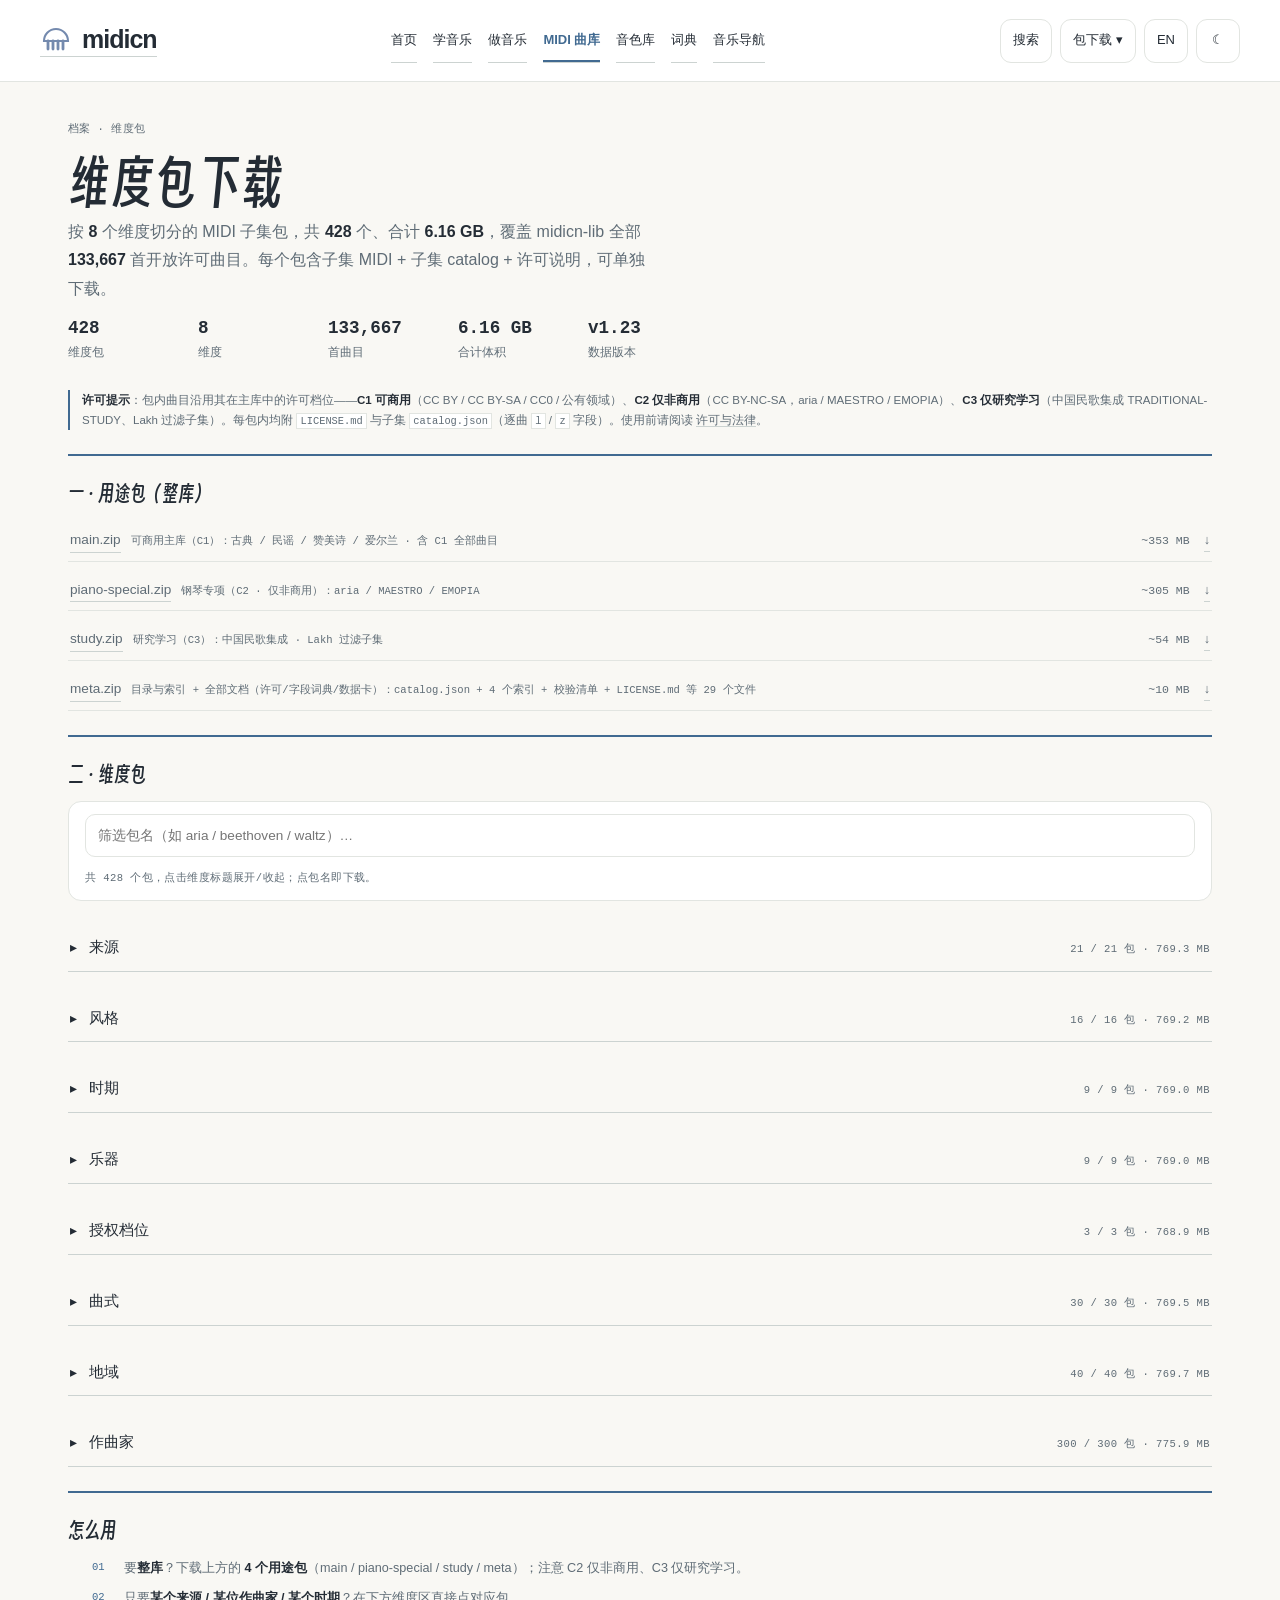
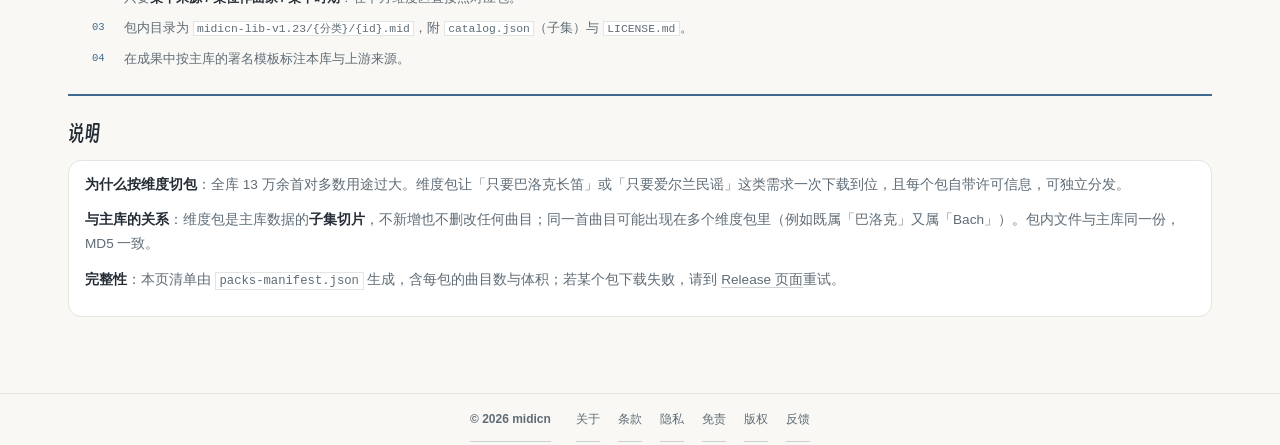
==== commit 53bd5ba6: "Improve music content, unify footer and add responsive footer advertising (core 1.3.0)" ====
--- a/index.html
+++ b/index.html
@@ -6,7 +6,7 @@
 <meta property="og:title" content="midicn-lib 维度包下载 · 428 个包 / 8 个维度"><meta property="og:description" content="midicn-lib 维度包下载：4 个用途包（main / piano-special / study / meta）+ 428 个维度包，按来源、风格、时期、乐器、授权档位、曲式、地域、作曲家切分，共 133,667 首开放许可 MIDI。"><meta property="og:type" content="website"><meta property="og:url" content="https://zip.midicn.com/"><meta property="og:site_name" content="midicn · 包下载"><meta property="og:locale" content="zh_CN"><meta property="og:image" content="https://zip.midicn.com/assets/og.png"><meta name="twitter:card" content="summary_large_image">
 <meta property="og:image:width" content="1200"><meta property="og:image:height" content="630"><meta property="og:image:alt" content="midicn · 包下载"><meta name="twitter:title" content="midicn-lib 维度包下载 · 428 个包 / 8 个维度"><meta name="twitter:description" content="midicn-lib 维度包下载：4 个用途包（main / piano-special / study / meta）+ 428 个维度包，按来源、风格、时期、乐器、授权档位、曲式、地域、作曲家切分，共 133,667 首开放许可 MIDI。"><meta name="twitter:image" content="https://zip.midicn.com/assets/og.png">
 <meta name="theme-color" content="#6995bd"><link rel="manifest" href="manifest.json"><link rel="apple-touch-icon" href="assets/core/icons/icon-192.png"><link rel="icon" href="[data-uri]">
-<script>(()=>{try{const a=document.cookie.split(';').map(x=>x.trim()).filter(x=>x.startsWith('midicn-theme=')).pop();const v=a?a.split('=')[1]:localStorage.getItem('midicn-theme');if(v==='light'||v==='dark')document.documentElement.dataset.theme=v}catch{}})();</script><link rel="preload" as="font" type="font/woff2" href="assets/fonts/p.0d0d25cdf1.0b591f7c36c6.woff2" crossorigin><style>@font-face{font-family:"Smiley Sans";src:url("assets/fonts/p.0d0d25cdf1.0b591f7c36c6.woff2") format("woff2");font-display:swap}</style><link rel="stylesheet" href="assets/ui/base.b6d38215e6cf.css"><link rel="stylesheet" href="assets/ui/zip-index.702d8402fb73.css"><script type="application/ld+json">{"@context":"https://schema.org","@type":"WebPage","name":"midicn-lib 维度包下载 · 428 个包 / 8 个维度","description":"midicn-lib 维度包下载：4 个用途包（main / piano-special / study / meta）+ 428 个维度包，按来源、风格、时期、乐器、授权档位、曲式、地域、作曲家切分，共 133,667 首开放许可 MIDI。","url":"https://zip.midicn.com/","inLanguage":"zh"}</script></head>
+<script>(()=>{try{const a=document.cookie.split(';').map(x=>x.trim()).filter(x=>x.startsWith('midicn-theme=')).pop();const v=a?a.split('=')[1]:localStorage.getItem('midicn-theme');if(v==='light'||v==='dark')document.documentElement.dataset.theme=v}catch{}})();</script><link rel="preload" as="font" type="font/woff2" href="assets/fonts/p.0d0d25cdf1.0b591f7c36c6.woff2" crossorigin><style>@font-face{font-family:"Smiley Sans";src:url("assets/fonts/p.0d0d25cdf1.0b591f7c36c6.woff2") format("woff2");font-display:swap}</style><link rel="stylesheet" href="assets/ui/base.1fc49057f680.css"><link rel="stylesheet" href="assets/ui/zip-index.702d8402fb73.css"><script type="application/ld+json">{"@context":"https://schema.org","@type":"WebPage","name":"midicn-lib 维度包下载 · 428 个包 / 8 个维度","description":"midicn-lib 维度包下载：4 个用途包（main / piano-special / study / meta）+ 428 个维度包，按来源、风格、时期、乐器、授权档位、曲式、地域、作曲家切分，共 133,667 首开放许可 MIDI。","url":"https://zip.midicn.com/","inLanguage":"zh"}</script></head>
 <body><a class="skip-link" href="#main" data-zh="跳至正文" data-en="Skip to content">跳至正文</a>
 <header class="site-header">
 <a class="site-brand" href="https://home.midicn.com/" data-zh-href="https://home.midicn.com/" data-en-href="https://home.midicn.com/en/" aria-label="midicn"><span class="jf-stack"><svg viewBox="0 0 32 32" width="32" height="32" class="jf jf-idle" aria-hidden="true"><path d="M4 17A12 12 0 0 1 28 17Z" fill="none" stroke="var(--accent)" stroke-width="2.1"/><path d="M8 17V25.0" stroke="var(--accent)" stroke-width="2.8" stroke-linecap="round" fill="none"/><path d="M13 17V25.0" stroke="var(--accent)" stroke-width="2.8" stroke-linecap="round" fill="none"/><path d="M18 17V25.0" stroke="var(--accent)" stroke-width="2.8" stroke-linecap="round" fill="none"/><path d="M23 17V25.0" stroke="var(--accent)" stroke-width="2.8" stroke-linecap="round" fill="none"/></svg></span><b>midicn</b></a>
@@ -45,5 +45,6 @@
   <div class="stitle"><h2 data-zh="说明" data-en="Notes">说明</h2></div>
   <div class="panel"><div class="panel-bd" id="about"></div></div>
 </main><p id="midicn-status" role="status" aria-live="polite"></p>
-<nav class="site-bottom-nav" aria-label="Mobile navigation"><a href="https://home.midicn.com/" data-zh="首页" data-en="Home" data-zh-href="https://home.midicn.com/" data-en-href="https://home.midicn.com/en/">首页</a><a href="https://home.midicn.com/learn/" data-zh-href="https://home.midicn.com/learn/" data-en-href="https://home.midicn.com/en/learn/" data-zh="学习" data-en="Learn">学习</a><a href="https://home.midicn.com/make/" data-zh-href="https://home.midicn.com/make/" data-en-href="https://home.midicn.com/en/make/" data-zh="制作" data-en="Make">制作</a><a href="https://lib.midicn.com/" data-zh="MIDI库" data-en="MIDI" data-zh-href="https://lib.midicn.com/" data-en-href="https://lib.midicn.com/" aria-current="page">MIDI库</a><a href="https://sf.midicn.com/" data-zh="音色库" data-en="Sounds" data-zh-href="https://sf.midicn.com/" data-en-href="https://sf.midicn.com/">音色库</a><a href="https://nav.midicn.com/" data-zh="导航" data-en="Nav" data-zh-href="https://nav.midicn.com/" data-en-href="https://nav.midicn.com/">导航</a></nav><footer class="site-footer"><div data-locale="zh"><nav aria-label="法律声明"><a href="https://home.midicn.com/legal/data/terms/">条款</a> · <a href="https://home.midicn.com/legal/privacy/">隐私</a> · <a href="https://home.midicn.com/legal/data/disclaimer/">免责</a> · <a href="https://home.midicn.com/legal/data/copyright/">版权</a></nav></div><div data-locale="en" hidden><nav aria-label="Legal"><a href="https://home.midicn.com/en/legal/data/terms/">Terms</a> · <a href="https://home.midicn.com/en/legal/privacy/">Privacy</a> · <a href="https://home.midicn.com/en/legal/data/disclaimer/">Disclaimer</a> · <a href="https://home.midicn.com/en/legal/data/copyright/">Copyright</a></nav></div><div class="page-metadata" hidden aria-hidden="true"><p id="footNote"></p><p id="footLic"></p><p id="footLegal"></p></div><noscript><nav class="no-script-sites" aria-label="All sites"><a href="https://nav.midicn.com/" data-zh="音乐导航" data-en="Directory" data-zh-href="https://nav.midicn.com/" data-en-href="https://nav.midicn.com/">音乐导航</a><a href="https://lib.midicn.com/" data-zh="MIDI 库" data-en="MIDI Library" data-zh-href="https://lib.midicn.com/" data-en-href="https://lib.midicn.com/">MIDI 库</a><a href="https://mid.midicn.com/" data-zh="维度浏览" data-en="Dimensions" data-zh-href="https://mid.midicn.com/" data-en-href="https://mid.midicn.com/">维度浏览</a><a href="https://zip.midicn.com/" data-zh="包下载" data-en="Packs" data-zh-href="https://zip.midicn.com/" data-en-href="https://zip.midicn.com/">包下载</a><a href="https://sf.midicn.com/" data-zh="音色库" data-en="SoundFonts" data-zh-href="https://sf.midicn.com/" data-en-href="https://sf.midicn.com/">音色库</a><a href="https://home.midicn.com/" data-zh="首页" data-en="Home" data-zh-href="https://home.midicn.com/" data-en-href="https://home.midicn.com/en/">首页</a><a href="https://gloss.midicn.com/" data-zh="词典" data-en="Dictionary" data-zh-href="https://gloss.midicn.com/" data-en-href="https://gloss.midicn.com/en/">词典</a><a href="https://hist.midicn.com/" data-zh="音乐史" data-en="Music History" data-zh-href="https://hist.midicn.com/" data-en-href="https://hist.midicn.com/en/">音乐史</a><a href="https://theo.midicn.com/" data-zh="乐理" data-en="Theory" data-zh-href="https://theo.midicn.com/" data-en-href="https://theo.midicn.com/en/">乐理</a><a href="https://inst.midicn.com/" data-zh="乐器" data-en="Instruments" data-zh-href="https://inst.midicn.com/" data-en-href="https://inst.midicn.com/en/">乐器</a><a href="https://prod.midicn.com/" data-zh="音频" data-en="Audio" data-zh-href="https://prod.midicn.com/" data-en-href="https://prod.midicn.com/en/">音频</a><a href="https://ai.midicn.com/" data-zh="AI 做音乐" data-en="AI Music" data-zh-href="https://ai.midicn.com/" data-en-href="https://ai.midicn.com/en/">AI 做音乐</a></nav></noscript></footer>
-<script type="application/json" id="midicn-config">{"site":"zip","core":"1.2.1","locale":"zh","localeMode":"inline","serviceWorker":"sw.js","midiLocator":"data/midi-locator.json","midiOrigins":["https://mid.midicn.com","https://zip.midicn.com","https://lib.midicn.com"]}</script><script defer src="assets/ui/runtime.eab9c31673e5.js"></script><script defer src="assets/ui/zip-index.2b72ee456ccf.js"></script></body></html>
+<nav class="site-bottom-nav" aria-label="Mobile navigation"><a href="https://home.midicn.com/" data-zh="首页" data-en="Home" data-zh-href="https://home.midicn.com/" data-en-href="https://home.midicn.com/en/">首页</a><a href="https://home.midicn.com/learn/" data-zh-href="https://home.midicn.com/learn/" data-en-href="https://home.midicn.com/en/learn/" data-zh="学习" data-en="Learn">学习</a><a href="https://home.midicn.com/make/" data-zh-href="https://home.midicn.com/make/" data-en-href="https://home.midicn.com/en/make/" data-zh="制作" data-en="Make">制作</a><a href="https://lib.midicn.com/" data-zh="MIDI库" data-en="MIDI" data-zh-href="https://lib.midicn.com/" data-en-href="https://lib.midicn.com/" aria-current="page">MIDI库</a><a href="https://sf.midicn.com/" data-zh="音色库" data-en="Sounds" data-zh-href="https://sf.midicn.com/" data-en-href="https://sf.midicn.com/">音色库</a><a href="https://nav.midicn.com/" data-zh="导航" data-en="Nav" data-zh-href="https://nav.midicn.com/" data-en-href="https://nav.midicn.com/">导航</a></nav><footer class="site-footer"><div class="footer-ad" data-footer-ad hidden><span class="footer-ad-label" data-zh="广告" data-en="Advertisement">广告</span>
+<ins class="adsbygoogle" style="display:block" data-ad-client="ca-pub-0088997035636558" data-ad-slot="1813332933" data-ad-format="auto" data-full-width-responsive="true"></ins></div><div class="footer-line" data-locale="zh"><a class="footer-brand" href="https://home.midicn.com/">© 2026 midicn</a><nav aria-label="法律声明"><a class="footer-secondary" href="https://home.midicn.com/about/">关于</a><a href="https://home.midicn.com/legal/data/terms/">条款</a><a href="https://home.midicn.com/legal/privacy/">隐私</a><a href="https://home.midicn.com/legal/data/disclaimer/">免责</a><a href="https://home.midicn.com/legal/data/copyright/">版权</a><a class="footer-secondary" href="https://github.com/midicn/home/issues" rel="noopener">反馈</a></nav></div><div class="footer-line" data-locale="en" hidden><a class="footer-brand" href="https://home.midicn.com/en/">© 2026 midicn</a><nav aria-label="Legal"><a class="footer-secondary" href="https://home.midicn.com/en/about/">About</a><a href="https://home.midicn.com/en/legal/data/terms/">Terms</a><a href="https://home.midicn.com/en/legal/privacy/">Privacy</a><a href="https://home.midicn.com/en/legal/data/disclaimer/">Notice</a><a href="https://home.midicn.com/en/legal/data/copyright/">Rights</a><a class="footer-secondary" href="https://github.com/midicn/home/issues" rel="noopener">Feedback</a></nav></div><div class="page-metadata" hidden aria-hidden="true"><p id="footNote"></p><p id="footLic"></p><p id="footLegal"></p></div><noscript><nav class="no-script-sites" aria-label="All sites"><a href="https://nav.midicn.com/" data-zh="音乐导航" data-en="Directory" data-zh-href="https://nav.midicn.com/" data-en-href="https://nav.midicn.com/">音乐导航</a><a href="https://lib.midicn.com/" data-zh="MIDI 库" data-en="MIDI Library" data-zh-href="https://lib.midicn.com/" data-en-href="https://lib.midicn.com/">MIDI 库</a><a href="https://mid.midicn.com/" data-zh="维度浏览" data-en="Dimensions" data-zh-href="https://mid.midicn.com/" data-en-href="https://mid.midicn.com/">维度浏览</a><a href="https://zip.midicn.com/" data-zh="包下载" data-en="Packs" data-zh-href="https://zip.midicn.com/" data-en-href="https://zip.midicn.com/">包下载</a><a href="https://sf.midicn.com/" data-zh="音色库" data-en="SoundFonts" data-zh-href="https://sf.midicn.com/" data-en-href="https://sf.midicn.com/">音色库</a><a href="https://home.midicn.com/" data-zh="首页" data-en="Home" data-zh-href="https://home.midicn.com/" data-en-href="https://home.midicn.com/en/">首页</a><a href="https://gloss.midicn.com/" data-zh="词典" data-en="Dictionary" data-zh-href="https://gloss.midicn.com/" data-en-href="https://gloss.midicn.com/en/">词典</a><a href="https://hist.midicn.com/" data-zh="音乐史" data-en="Music History" data-zh-href="https://hist.midicn.com/" data-en-href="https://hist.midicn.com/en/">音乐史</a><a href="https://theo.midicn.com/" data-zh="乐理" data-en="Theory" data-zh-href="https://theo.midicn.com/" data-en-href="https://theo.midicn.com/en/">乐理</a><a href="https://inst.midicn.com/" data-zh="乐器" data-en="Instruments" data-zh-href="https://inst.midicn.com/" data-en-href="https://inst.midicn.com/en/">乐器</a><a href="https://prod.midicn.com/" data-zh="音频" data-en="Audio" data-zh-href="https://prod.midicn.com/" data-en-href="https://prod.midicn.com/en/">音频</a><a href="https://ai.midicn.com/" data-zh="AI 做音乐" data-en="AI Music" data-zh-href="https://ai.midicn.com/" data-en-href="https://ai.midicn.com/en/">AI 做音乐</a></nav></noscript></footer>
+<script type="application/json" id="midicn-config">{"site":"zip","core":"1.3.0","locale":"zh","localeMode":"inline","serviceWorker":"sw.js","midiLocator":"data/midi-locator.json","midiOrigins":["https://mid.midicn.com","https://zip.midicn.com","https://lib.midicn.com"],"advertising":{"enabled":true,"client":"ca-pub-0088997035636558","slot":"1813332933","host":"zip.midicn.com"}}</script><script defer src="assets/ui/runtime.81408745fe46.js"></script><script defer src="assets/ui/zip-index.2b72ee456ccf.js"></script></body></html>
--- a/assets/ui/base.1fc49057f680.css
+++ b/assets/ui/base.1fc49057f680.css
@@ -0,0 +1 @@
+@layer reset,tokens,base,components,layouts,utilities;@layer base{:root{color-scheme:light dark;--ink:#0B0B0C;--ink:light-dark(#F7F4EE,#0B0B0C);--ink-2:#111113;--ink-2:light-dark(#FFFFFF,#111113);--ink-3:#17171A;--ink-3:light-dark(#F1EDE5,#17171A);--ink-4:#0E0E10;--ink-4:light-dark(#FAF8F4,#0E0E10);--rule:#242427;--rule:light-dark(#D9D3C7,#242427);--rule-2:#343439;--rule-2:light-dark(#BDB5A5,#343439);--paper:#F2EEE6;--paper:light-dark(#16161A,#F2EEE6);--paper-2:#A9A49B;--paper-2:light-dark(#5A564E,#A9A49B);--paper-3:#6E6A64;--paper-3:light-dark(#6E6A64,#807B72);--vermilion:#CE4A32;--vermilion:light-dark(#A93A24,#CE4A32);--gold:#C9A227;--gold:light-dark(#8A6F10,#C9A227);--jade:#5E9E7E;--jade:light-dark(#2F6B50,#5E9E7E);--slate:#7A8AA3;--slate:light-dark(#4C5A70,#7A8AA3);--ok:light-dark(#1B7A4C,#58D48A);--study:light-dark(#1F5FA8,#5A9BD8);--doubt:light-dark(#9A6213,#E8A33D);--warn:light-dark(#C0452A,#FF7A5C);--stop:light-dark(#B32E2E,#E45A5A);--vermilion-soft:rgba(206,74,50,.14);--vermilion-soft:light-dark(rgba(169,58,36,.1),rgba(206,74,50,.14));--vermilion-line:rgba(206,74,50,.45);--vermilion-line:light-dark(rgba(169,58,36,.4),rgba(206,74,50,.45));--gold-soft:rgba(201,162,39,.14);--gold-soft:light-dark(rgba(138,111,16,.1),rgba(201,162,39,.14));--jade-soft:rgba(94,158,126,.14);--jade-soft:light-dark(rgba(47,107,80,.1),rgba(94,158,126,.14));--accent-h:18;--accent-c:.16;--accent:oklch(.58 var(--accent-c) var(--accent-h));--accent:light-dark(oklch(.58 var(--accent-c,.16) var(--accent-h)),oklch(.8 var(--accent-c,.15) var(--accent-h)));--accent-soft:oklch(.58 var(--accent-c,.16) var(--accent-h) / .14);--accent-soft:light-dark(oklch(.58 var(--accent-c,.16) var(--accent-h) / .12),oklch(.8 var(--accent-c,.15) var(--accent-h) / .16));--on-accent:light-dark(#FFF8F4,#1A0A06);--n0:light-dark(#FBF8F1,#08080B);--n1:light-dark(#FFFFFF,#12121A);--n2:light-dark(#F4F0E6,#1A1A25);--n3:light-dark(#E4DECF,#242432);--n4:light-dark(#CFC7B2,#32323F);--n5:light-dark(#B3AA93,#4A4A5A);--n6:light-dark(#8F8875,#6C6C80);--n7:light-dark(#6E6857,#8E8EA3);--n8:light-dark(#524D3F,#B4B4C6);--n9:light-dark(#38342A,#D6D6E2);--n10:light-dark(#211E17,#EFEFE8);--n11:light-dark(#12100B,#F7F6F1);--serif:"Songti SC","Source Han Serif SC","Noto Serif SC",Georgia,"Times New Roman",serif;--sans:-apple-system,BlinkMacSystemFont,"Segoe UI","PingFang SC","Hiragino Sans GB","Microsoft YaHei",Roboto,sans-serif;--mono:ui-monospace,SFMono-Regular,"SF Mono",Menlo,Consolas,monospace;--fs-10:clamp(10px,.62rem,11px);--fs-11:clamp(10.5px,.66rem,11.5px);--fs-12:clamp(11.5px,.72rem,12.5px);--fs-13:clamp(12.5px,.79rem,13.5px);--fs-14:clamp(13.5px,.85rem,14.5px);--fs-16:clamp(15px,.95rem,16.5px);--fs-20:clamp(17px,1.1rem,20px);--fs-26:clamp(20px,1.6vw,26px);--fs-34:clamp(24px,2.6vw,34px);--fs-38:clamp(28px,3.2vw,38px);--fs-46:clamp(28px,4vw,46px);--lh-tight:1.2;--lh-body:1.68;--s1:4px;--s2:8px;--s3:12px;--s4:16px;--s5:24px;--s6:32px;--s7:48px;--s8:64px;--r-1:8px;--r-2:16px;--r-3:26px;--r-full:999px;--r:var(--r-1);--r-lg:var(--r-2);--shadow-1:0 1px 0 light-dark(rgba(90,70,30,.1),rgba(0,0,0,.35)),0 10px 24px -16px oklch(.6 .1 var(--accent-h) / .45);--shadow-2:0 2px 0 light-dark(rgba(90,70,30,.08),rgba(0,0,0,.3)),0 20px 44px -22px oklch(.6 .12 var(--accent-h) / .55);--wrap:min(92vw,1560px);--wrap-wide:var(--wrap);--wrap-read:var(--wrap);--gutter:clamp(var(--s4),2.5vw,var(--s6));--z-hdr:20;--z-play:30;--z-pop:40;--hdr:56px;--play:68px;--tap:44px;--sa-t:env(safe-area-inset-top,0px);--sa-b:env(safe-area-inset-bottom,0px);--sa-l:env(safe-area-inset-left,0px);--sa-r:env(safe-area-inset-right,0px);--t:.15s linear}:root[data-theme=light]{color-scheme:light}:root[data-theme=dark]{color-scheme:dark}@media(prefers-reduced-motion:reduce){:root{--t:.01s}}.jf-t1{stroke:var(--jf-1)}.jf-t2{stroke:var(--jf-2)}.jf-t3{stroke:var(--jf-3)}.jf-t4{stroke:var(--jf-4)}.jf-w1{stroke:var(--jf-1)}.jf-w4{stroke:var(--jf-4)}.jf-dome{fill:var(--jf-dome)}.jf-dome-n{fill:color-mix(in oklab,var(--jf-dome) 22%,var(--n6))}.jf-dome-d{fill:color-mix(in oklab,var(--jf-dome) 12%,var(--n4))}.jf-mute{stroke:color-mix(in oklab,var(--jf-dome) 45%,var(--n6))}.jf-n{stroke:var(--n6)}.jf-n4{stroke:var(--n4)}.jf-doubt{stroke:var(--doubt)}.jf-dim{stroke:var(--jf-dome);stroke-opacity:.55}.jf-stack{display:inline-flex;position:relative;line-height:0;flex:none}.jf-stack .jf{display:none}.jf-stack .jf-idle{display:block}.jf-stack .jf-playing,.jf-stack .jf-loading,.jf-stack .jf-done,.jf-stack .jf-hint{position:absolute;top:0;left:0}:root[data-jf=playing] .jf-stack .jf-idle{visibility:hidden}:root[data-jf=playing] .jf-stack .jf-playing{display:block}:root[data-jf=loading] .jf-stack .jf-idle{visibility:hidden}:root[data-jf=loading] .jf-stack .jf-loading{display:block}:root[data-jf=hint] .jf-stack .jf-idle{visibility:hidden}:root[data-jf=hint] .jf-stack .jf-hint{display:block}:root[data-jf=done] .jf-stack .jf-idle{visibility:hidden}:root[data-jf=done] .jf-stack .jf-done{display:block}@media(prefers-reduced-motion:no-preference){:root[data-jf=playing] .jf-stack .jf-playing path:nth-of-type(odd){animation:jf-swim 1.6s ease-in-out infinite alternate}@keyframes jf-swim{0%{transform:translateY(-.6px)}to{transform:translateY(.6px)}}}*{box-sizing:border-box;margin:0;padding:0}html{-webkit-text-size-adjust:100%;scroll-behavior:smooth}body{background:var(--ink);color:var(--paper);font-family:var(--sans);font-size:var(--fs-14);line-height:var(--lh-body);-webkit-font-smoothing:antialiased;overflow-x:hidden}a{color:inherit;text-decoration:none;border-bottom:1px solid var(--rule-2);transition:border-color var(--t),color var(--t)}a:hover{border-bottom-color:var(--vermilion);color:var(--vermilion)}button,input,select{font:inherit;color:inherit}button{background:none;border:0;cursor:pointer}:focus-visible{outline:2px solid var(--vermilion);outline-offset:2px}img,svg{display:block;max-width:100%}::selection{background:var(--vermilion);color:#fff}code,kbd{font-family:var(--mono);font-size:.9em;background:var(--ink-4);border:1px solid var(--rule);padding:.05em .3em}pre{background:var(--ink-4);border:1px solid var(--rule);padding:var(--s4);overflow-x:auto;font-family:var(--mono);font-size:var(--fs-12);line-height:1.8;margin:var(--s3) 0 var(--s5)}pre code{background:none;border:0;padding:0}h1,h2,h3{font-family:var(--serif);font-weight:600;letter-spacing:.01em;line-height:var(--lh-tight)}h1{font-size:var(--fs-34)}h2{font-size:var(--fs-26)}h3{font-size:var(--fs-16);font-family:var(--sans);font-weight:650;letter-spacing:0}p{color:var(--paper-2);margin-bottom:var(--s3)}strong,b{color:var(--paper);font-weight:650}.lede{font-family:var(--serif);font-size:var(--fs-16);line-height:1.78;color:var(--paper);max-width:100%}.lede em{font-style:normal;color:var(--vermilion)}.meta{font-family:var(--mono);font-size:var(--fs-11);color:var(--paper-3);letter-spacing:.04em}.num{font-family:var(--mono);font-variant-numeric:tabular-nums}.stitle{display:flex;align-items:baseline;gap:var(--s3);flex-wrap:wrap;padding-top:var(--s2);border-top:2px solid var(--vermilion);margin:var(--s5) 0 var(--s3)}.stitle h2{margin:0}.stitle .spacer{margin-left:auto}h1,h2,h3{text-wrap:balance}p,.lede{text-wrap:pretty}.lede{max-width:100%}.nav a,.btn,.axis,.langbtn,.dlchip,.dlmore,.fgrid a,.fgrid h4,.stitle h2,.stitle .meta,.tag,.lic,.pkg .pn,.pkg .pm,.sideitem .si-n,.hero-meta,.hero .kick,.crumbs span,.crumbs a{white-space:nowrap}.nav{flex-wrap:wrap;row-gap:var(--s2)}@media(max-width:1023px){.hbar{flex-wrap:wrap;height:auto;min-height:52px;padding-top:var(--s2);padding-bottom:var(--s2);row-gap:var(--s2)}.nav{margin-left:0;width:100%;order:9;gap:var(--s4)}}.wrap{width:100%;max-width:var(--wrap);margin:0 auto;padding:0 var(--gutter)}.wrap-read{max-width:var(--wrap-read)}body>header{position:sticky;top:0;z-index:var(--z-hdr);background:var(--ink);border-bottom:1px solid var(--rule)}.hbar{max-width:var(--wrap);margin:0 auto;height:var(--hdr);padding:0 var(--gutter);display:flex;align-items:center;gap:var(--s5)}.brand{display:flex;align-items:center;gap:var(--s2);border:0;flex:none}.brand svg{width:22px;height:22px;flex:none}.brand .jf-404 svg{width:32px;height:32px}.brand b{font-family:var(--serif);font-size:var(--fs-16);font-weight:600}.brand i{font-family:var(--mono);font-size:var(--fs-11);font-style:normal;color:var(--paper-3);margin-left:2px}.nav{display:flex;gap:var(--s5);font-size:var(--fs-13);margin-left:auto;flex-wrap:wrap}.nav a{border-bottom:1px solid transparent;padding-bottom:2px;color:var(--paper-2)}.nav a:hover{color:var(--paper);border-bottom-color:var(--rule-2)}.nav a.on{color:var(--paper);border-bottom-color:var(--vermilion)}.iconbtn{width:34px;height:34px;border:1px solid var(--rule);color:var(--paper-2);display:grid;place-items:center;transition:var(--t);flex:none}.iconbtn:hover{border-color:var(--vermilion);color:var(--vermilion)}.iconbtn svg{width:15px;height:15px;fill:currentColor}.langbtn{width:auto;padding:0 var(--s3);font-family:var(--mono);font-size:var(--fs-11)}#theme svg{fill:none;stroke:currentColor}#theme .i-sun{display:none}#theme .i-moon{display:block}@media(prefers-color-scheme:dark){:root:not([data-theme=light]) #theme .i-sun{display:block}:root:not([data-theme=light]) #theme .i-moon{display:none}}:root[data-theme=dark] #theme .i-sun{display:block}:root[data-theme=dark] #theme .i-moon{display:none}:root[data-theme=light] #theme .i-sun{display:none}:root[data-theme=light] #theme .i-moon{display:block}.kb-tabicons{position:absolute;width:0;height:0;overflow:hidden}.panel{border:1px solid var(--rule);background:var(--ink-2)}.panel-hd{display:flex;align-items:center;gap:var(--s3);padding:var(--s3) var(--s4);border-bottom:1px solid var(--rule);font-family:var(--serif);font-size:var(--fs-14)}.panel-bd{padding:var(--s3) var(--s4)}.tile{border:1px solid var(--rule);background:var(--ink-2);padding:var(--s3);transition:border-color var(--t),background var(--t);display:block}.tile:hover{border-color:var(--rule-2);background:var(--ink-3);border-bottom-color:var(--rule-2)}.tile.is-on{border-color:var(--vermilion);background:var(--vermilion-soft)}.dl{display:grid;grid-template-columns:auto minmax(0,1fr);gap:var(--s2) var(--s4);font-size:var(--fs-13)}.dl dt{color:var(--paper-3);white-space:nowrap;font-family:var(--mono);font-size:var(--fs-11);padding-top:2px}.dl dd{margin:0;color:var(--paper);word-break:break-word}table{width:100%;border-collapse:collapse;font-size:var(--fs-13)}th,td{text-align:left;padding:var(--s3);border-bottom:1px solid var(--rule);vertical-align:top}th{font-family:var(--mono);font-size:var(--fs-11);color:var(--paper-3);letter-spacing:.06em;font-weight:500;border-bottom-color:var(--rule-2);white-space:nowrap}td b{font-weight:600}.tw{width:100%;overflow-x:auto;-webkit-overflow-scrolling:touch}.lic{display:inline-flex;align-items:center;gap:var(--s2);font-family:var(--mono);font-size:var(--fs-11);white-space:nowrap;border:1px solid currentColor;padding:1px var(--s2);color:var(--paper-3)}.lic:before{content:"";width:6px;height:6px;background:currentColor;flex:none}.lic.c1{color:var(--jade)}.lic.c2{color:var(--gold)}.lic.c3{color:var(--slate)}.lic.no{color:var(--vermilion)}.lic.plain{border-color:var(--rule);color:var(--paper-3)}.btn{display:inline-flex;align-items:center;justify-content:center;gap:var(--s2);min-height:44px;padding:0 var(--s4);border:1px solid var(--rule-2);background:none;color:var(--paper);font-size:var(--fs-13);transition:var(--t)}.btn:hover{border-color:var(--vermilion);color:var(--vermilion)}.btn.primary{background:var(--vermilion);border-color:var(--vermilion);color:#fff}.btn.primary:hover{filter:brightness(1.08);color:#fff}.btn.ghost{border-color:transparent;color:var(--paper-2);padding:0 var(--s3)}.btn.ghost:hover{border-color:var(--rule);color:var(--paper)}.btn svg{width:14px;height:14px;fill:currentColor}.sig{display:flex;align-items:flex-end;gap:1px;height:24px}.sig i{flex:1;background:var(--rule-2);transition:background var(--t)}.tile:hover .sig i{background:var(--vermilion)}footer{margin-top:var(--s6);border-top:1px solid var(--rule);padding:var(--s4) 0 calc(var(--s4) + var(--sa-b))}.fnote{margin-top:var(--s6);padding-top:var(--s4);border-top:1px solid var(--rule);font-size:var(--fs-11);color:var(--paper-3);line-height:1.9}.fbar{display:flex;align-items:center;gap:var(--s2) var(--s4);flex-wrap:wrap;font-size:var(--fs-12);color:var(--paper-3)}.fbar b{font-family:var(--serif);font-size:var(--fs-13);color:var(--paper);font-weight:600}.fnav{display:flex;gap:var(--s3) var(--s4);flex-wrap:wrap}.fnav a{font-size:var(--fs-12);color:var(--paper-2);border-bottom:0}.fnav a:hover{color:var(--vermilion)}.flic{margin-left:auto;font-family:var(--mono);font-size:var(--fs-11);color:var(--paper-3)}.fnote{margin-top:var(--s3);padding-top:var(--s3);border-top:1px solid var(--rule);display:flex;gap:var(--s2) var(--s5);flex-wrap:wrap;justify-content:space-between;font-family:var(--mono);font-size:var(--fs-11);color:var(--paper-3)}.fnote a{color:var(--paper-3);border-bottom:0}.fnote a:hover{color:var(--vermilion)}.pkgs{display:grid;grid-template-columns:repeat(auto-fill,minmax(268px,1fr));gap:var(--s3)}.pkg{border:1px solid var(--rule);background:var(--ink-2);padding:var(--s4);display:flex;flex-direction:column;gap:var(--s2)}.pkg:hover{border-color:var(--rule-2)}.pkg .pn{font-family:var(--serif);font-size:var(--fs-16)}.pkg .pm{font-family:var(--mono);font-size:var(--fs-11);color:var(--paper-3)}.pkg .pd{font-size:var(--fs-12);color:var(--paper-2);line-height:1.7;flex:1}.pkg .dlbtn{align-self:flex-start;min-height:34px;padding:0 var(--s3);background:var(--vermilion);color:#fff;display:inline-flex;align-items:center;gap:var(--s2);font-size:var(--fs-12);border:0}.pkg .dlbtn:hover{filter:brightness(1.08);color:#fff}.pkg .dlbtn svg{width:13px;height:13px;fill:currentColor}.steps{counter-reset:s;list-style:none}.steps li{counter-increment:s;position:relative;padding-left:var(--s6);margin-bottom:var(--s3);font-size:var(--fs-13);color:var(--paper-2)}.steps li:before{content:counter(s,decimal-leading-zero);position:absolute;left:0;top:.1em;font-family:var(--mono);font-size:var(--fs-11);color:var(--vermilion)}.note{font-size:var(--fs-12);color:var(--paper-3);border-left:2px solid var(--vermilion);padding-left:var(--s3);margin:var(--s3) 0}main.doc.wide{max-width:var(--wrap)}main.doc{width:100%;max-width:var(--wrap);margin:0 auto;padding:var(--s5) var(--gutter) var(--s6)}main.doc h2{margin-top:var(--s4)}main.doc h3{margin-top:var(--s3)}main.doc ul,main.doc ol{margin:var(--s2) 0 var(--s3) var(--s5);color:var(--paper-2)}main.doc li{margin-bottom:var(--s2)}@media(max-width:640px){.hbar{height:52px;gap:var(--s3)}.nav{gap:var(--s3);font-size:var(--fs-12)}.hbar>.brand{min-height:44px}.hbar .kb-lang,.hbar .iconbtn{min-width:44px;min-height:44px}.hbar .kb-lang{display:inline-flex;align-items:center;justify-content:center}h1{font-size:var(--fs-26)}.pkgs{grid-template-columns:1fr}table{font-size:var(--fs-12)}th,td{padding:var(--s2)}}.morebtn{display:inline-flex;align-items:center;justify-content:center;gap:var(--s2);min-height:44px;padding:var(--s2) var(--s5);border:1px solid var(--rule-2);background:none;color:var(--paper);font-size:var(--fs-13);transition:var(--t);max-width:100%;white-space:normal;text-align:center;line-height:1.4}.morebtn:hover{border-color:var(--vermilion);color:var(--vermilion)}@media(max-width:640px){.morebtn{width:100%}}.morewrap{display:flex;justify-content:center;margin:var(--s5) 0}}@layer components{.kb-switch{display:flex;flex-wrap:wrap;gap:2px 4px;align-items:center;margin:0;padding:0;list-style:none;min-width:0}.kb-switch a{display:inline-block;padding:.28em .52em;font-size:var(--fs-12);line-height:1.35;border-radius:2px;text-decoration:none;white-space:nowrap;opacity:.62;transition:opacity .15s,background-color .15s}.kb-switch a:hover{opacity:1;background:color-mix(in srgb,currentColor 12%,transparent)}.kb-switch a[aria-current=page]{opacity:1;font-weight:500;box-shadow:inset 0 -2px 0 var(--accent, currentColor)}.kb-switch .kb-switch-sep{opacity:.22;padding:0 .15em;user-select:none}@media(max-width:1023px){.kb-switch{flex:1 1 100%;order:9;padding-top:var(--s1)}.kb-lang{margin-left:auto}}@media(max-width:640px){.kb-switch{gap:1px 2px}.kb-switch a{font-size:var(--fs-11);padding:.24em .38em;letter-spacing:0}.kb-switch .kb-switch-sep{padding:0 .05em}}.kb-lang{flex:0 0 auto;margin-left:var(--s3);padding:.26em .62em;font-size:var(--fs-12);line-height:1.4;border:1px solid var(--rule-2);border-radius:var(--r);text-decoration:none;opacity:.8;white-space:nowrap;transition:border-color var(--t),opacity var(--t)}.kb-lang:hover{border-color:var(--accent);opacity:1;text-decoration:none}.kb-suffix{opacity:.6;font-weight:400}.kb-suffix:before{content:"\b7";margin:0 .38em;opacity:.5}:root{--jf-1:#FF7C9E;--jf-2:#FF8B6E;--jf-3:#FFAE55;--jf-4:#FFD24E;--jf-dome:#FF8B6E }:root[data-site=home]{--jf-1:light-dark(#F34875,#FF7C9E);--jf-2:light-dark(#F1522B,#FF8B6E);--jf-3:light-dark(#CD710D,#FFAE55);--jf-4:light-dark(#AB830B,#FFD24E);--jf-dome:light-dark(#F1522B,#FF8B6E) }:root[data-site=hist]{--jf-1:light-dark(#B87D0C,#FFC24E);--jf-2:light-dark(#A2861C,#EBCB4E);--jf-3:light-dark(#7C912B,#BBD754);--jf-4:light-dark(#58982D,#8FD95E);--jf-dome:light-dark(#A2861C,#EBCB4E) }:root[data-site=theo]{--jf-1:light-dark(#494AF3,#8B8CFF);--jf-2:light-dark(#2B8CE3,#6FB6F5);--jf-3:light-dark(#2B8CE3,#6FB6F5);--jf-4:light-dark(#494AF3,#8B8CFF);--jf-dome:light-dark(#496FF3,#7E9BFF) }:root[data-site=inst]{--jf-1:light-dark(#69962B,#A6DB5E);--jf-2:light-dark(#319C4F,#6BD98A);--jf-3:light-dark(#29997D,#46D9B4);--jf-4:light-dark(#2996A0,#4CD0DC);--jf-dome:light-dark(#319C4F,#6BD98A) }:root[data-site=prod]{--jf-1:light-dark(#2A9A73,#4ED9A8);--jf-2:light-dark(#2796A6,#4CCDE0);--jf-3:light-dark(#338CE0,#5AA8F0);--jf-4:light-dark(#4960F3,#7A8CFF);--jf-dome:light-dark(#2796A6,#4CCDE0) }:root[data-site=gloss]{--jf-1:light-dark(#7E55E7,#9D7BF5);--jf-2:light-dark(#A05CE0,#B579EE);--jf-3:light-dark(#B762DB,#C778E8);--jf-4:light-dark(#D05AC8,#E074D8);--jf-dome:light-dark(#B762DB,#C778E8) }:root[data-site=ai]{--jf-1:light-dark(#DF51B5,#EE6FC8);--jf-2:light-dark(#F34489,#FF6FA8);--jf-3:light-dark(#F34949,#FF7C7C);--jf-4:light-dark(#DB680E,#FFA45C);--jf-dome:light-dark(#F34489,#FF6FA8) }:root[data-site=lib],:root[data-site=mid],:root[data-site=zip],:root[data-site=sf]{--jf-1:light-dark(#748AAE,#7C93B8);--jf-2:light-dark(#748AAE,#7C93B8);--jf-3:light-dark(#748AAE,#7C93B8);--jf-4:light-dark(#748AAE,#7C93B8);--jf-dome:light-dark(#748AAE,#7C93B8) }:root[data-site]{--accent:var(--jf-dome) }.kb-crumbs{display:flex;flex-wrap:wrap;align-items:center;gap:.3em;font-size:var(--fs-12);opacity:.7;margin:0 0 1.1rem}.kb-crumbs a{text-decoration:none;opacity:.85}.kb-crumbs a:hover{opacity:1;text-decoration:underline}.kb-crumbs .sep{opacity:.35}@media(min-width:1920px){:root{--wrap:min(92vw,1840px) }}@media(min-width:2560px){:root{--wrap:min(88vw,2120px) }}@supports (padding: max(0px)){.hbar{padding-top:var(--sa-t);padding-left:max(var(--gutter),var(--sa-l));padding-right:max(var(--gutter),var(--sa-r))}main.doc{padding-left:max(var(--gutter),var(--sa-l));padding-right:max(var(--gutter),var(--sa-r))}.footwrap{padding-left:max(var(--gutter),var(--sa-l));padding-right:max(var(--gutter),var(--sa-r));padding-bottom:calc(var(--s4) + var(--sa-b) + env(safe-area-inset-bottom,0px))}}header{transition:transform .22s ease}header.is-hidden{transform:translateY(-100%)}@media(min-width:1024px){header.is-hidden{transform:none}}@media(prefers-reduced-motion:reduce){header{transition:none}}a,button,summary,[role=button]{-webkit-tap-highlight-color:transparent;touch-action:manipulation}.kb-switch a:active{opacity:1;background:color-mix(in srgb,currentColor 18%,transparent)}.kb-lang:active{border-color:var(--accent);opacity:1}summary:active{opacity:.75}footer.foot{padding:0}.footwrap{width:100%;max-width:var(--wrap);margin:0 auto;padding:var(--s4) var(--gutter) calc(var(--s4) + var(--sa-b))}.footline{display:flex;flex-wrap:wrap;align-items:center;padding-bottom:var(--s3);margin-bottom:var(--s3);border-bottom:1px solid var(--rule)}.footnote{margin:0;font-size:var(--fs-12);line-height:1.9;color:var(--paper-3);max-width:96ch}.footnote a{color:var(--paper-2);border-bottom:1px solid var(--rule-2)}.footnote a:hover{color:var(--accent)}.footmeta{margin:var(--s3) 0 0;display:flex;flex-wrap:wrap;align-items:baseline;gap:.2em var(--s3);font-size:var(--fs-11);color:var(--paper-3)}.footlinks{display:inline-flex;flex-wrap:wrap;gap:.2em var(--s3)}.footlinks a{color:var(--paper-3);border-bottom:0}.footlinks a:hover{color:var(--accent)}.footcore{font-family:var(--mono);opacity:.72}.footcore:before{content:"\b7";margin-right:.45em;opacity:.6}.kb-toc{font-size:var(--fs-13);border-left:1px solid var(--rule);padding-left:.85rem}.kb-toc a{display:block;padding:.18em 0;text-decoration:none;opacity:.7}.kb-toc a:hover{opacity:1}:root[data-theme=light] .kb-toc{border-left-color:var(--rule)}.kb-tabs{display:none}@media(max-width:640px){:root{--tabs-h:calc(56px + var(--sa-b)) }.kb-switch{display:none}.kb-tabs{display:grid;grid-template-columns:repeat(8,1fr);gap:1px;position:fixed;left:0;right:0;bottom:0;z-index:var(--z-hdr);padding:6px 2px calc(6px + var(--sa-b));background:var(--ink-2);border-top:1px solid var(--rule)}.kb-tabs>a,.kb-tabs summary{display:grid;place-items:center;gap:1px;min-height:var(--tap);border-radius:var(--r-1);font-size:9.5px;line-height:1.1;text-decoration:none;color:var(--paper-2);background:none;border:0;cursor:pointer;font-family:inherit;letter-spacing:0;padding:3px 0}.kb-tabs>a svg{width:16px;height:16px;display:block;flex:none}.kb-tabs>a:hover,.kb-tabs summary:hover{color:var(--paper)}.kb-tabs>a[aria-current=page]{color:var(--accent);font-weight:650}.kb-tabs-more{position:relative}.kb-tabs-more[open]>summary{background:color-mix(in srgb,currentColor 12%,transparent);color:var(--paper)}.kb-tabs-sheet{position:absolute;bottom:calc(100% + var(--s2));left:0;right:0;background:var(--ink-2);border:1px solid var(--rule);border-radius:var(--r-2);padding:var(--s2);display:grid;grid-template-columns:1fr 1fr;gap:2px;max-height:min(56vh,420px);overflow:auto;box-shadow:0 -12px 32px -18px #0009}.kb-tabs-sheet a{display:grid;place-items:center;min-height:var(--tap);border-radius:var(--r-1);font-size:var(--fs-12);color:var(--paper-2);text-decoration:none}.kb-tabs-sheet a:hover{background:color-mix(in srgb,currentColor 12%,transparent);color:var(--paper)}.kb-tabs-sheet a[aria-current=page]{color:var(--accent);font-weight:650}main{padding-bottom:calc(var(--s6) + var(--tabs-h))}}@media(prefers-reduced-motion:reduce){.kb-tabs,.kb-tabs-sheet{transition:none}}}@layer components{html[data-design=v6]{--ink:light-dark(#FFF5E4,#1B1317);--ink-2:light-dark(#FFFCF4,#261A1F);--ink-3:light-dark(#FFE9C9,#33222A);--ink-4:light-dark(#FFF9EE,#2B1D23);--paper:light-dark(#241B17,#FFF3E6);--paper-2:light-dark(#5C4B3F,#C6B3A6);--paper-3:light-dark(#6F5B4A,#A9958A);--rule:light-dark(#D8C7AE,#4A383F);--rule-2:light-dark(#C3AE90,#5C454D);--v6-line:light-dark(#241B17,#FFF3E6);--v6-accent:var(--jf-1,var(--vermilion));--v6-accent-2:var(--jf-3,var(--gold));--v6-display:"Smiley Sans","Songti SC",serif;--v6-r:20px;--v6-shadow:0 5px 0 light-dark(rgba(36,27,23,.88),rgba(0,0,0,.62));--v6-shadow-sm:0 3px 0 light-dark(rgba(36,27,23,.88),rgba(0,0,0,.62));color-scheme:light dark}html[data-design=v6] body{background-color:var(--ink);background-image:radial-gradient(color-mix(in srgb,var(--v6-line) 7%,transparent) 1px,transparent 1.2px),radial-gradient(50% 36% at 86% 4%,color-mix(in srgb,var(--v6-accent) 10%,transparent),transparent 70%),radial-gradient(42% 34% at 4% 96%,color-mix(in srgb,var(--v6-accent-2) 9%,transparent),transparent 70%);background-size:24px 24px,auto,auto}html[data-design=v6] body>header{border-bottom:2px solid var(--v6-line);background:color-mix(in srgb,var(--ink) 92%,transparent)}html[data-design=v6] .brand b{font-family:var(--v6-display);font-size:22px;letter-spacing:.01em}html[data-design=v6] .brand i{font-size:10.5px}html[data-design=v6] .kb-switch a{border-radius:999px;padding:.32em .55em;opacity:.72}html[data-design=v6] .kb-switch a:hover{background:color-mix(in srgb,var(--v6-line) 10%,transparent);opacity:1}html[data-design=v6] .kb-switch a[aria-current=page]{opacity:1;box-shadow:inset 0 -3px 0 var(--v6-accent)}html[data-design=v6] .kb-lang{border:2px solid var(--v6-line);border-radius:999px;padding:5px 10px;font-weight:700;line-height:1.2}html[data-design=v6] .kb-lang:hover{border-bottom-color:var(--v6-line);background:var(--ink-3);color:var(--paper)}html[data-design=v6] .doc-index{padding-top:clamp(28px,4vw,56px)}html[data-design=v6] .v6-hero{display:grid;grid-template-columns:1.05fr .95fr;gap:clamp(20px,4vw,48px);align-items:center;position:relative;margin-bottom:clamp(28px,4vw,52px)}html[data-design=v6] .v6-eyebrow{display:inline-flex;align-items:center;gap:6px;background:var(--ink-3);color:var(--paper);border:2px solid var(--v6-line);border-radius:999px;padding:4px 10px;font-family:var(--mono);font-size:10.5px;letter-spacing:.1em}html[data-design=v6] .doc-index h1{font-family:var(--v6-display);font-size:clamp(48px,7vw,82px);line-height:.98;letter-spacing:-.03em;margin:14px 0;font-weight:400}html[data-design=v6] .v6-actions{display:flex;gap:10px;margin-top:20px;flex-wrap:wrap}html[data-design=v6] .v6-btn{display:inline-flex;align-items:center;gap:7px;padding:11px 18px;border-radius:999px;border:2px solid var(--v6-line);background:var(--ink-2);color:var(--paper);font-size:13px;font-weight:700;box-shadow:var(--v6-shadow-sm);transition:transform .14s,box-shadow .14s,background .14s}html[data-design=v6] .v6-btn:hover{transform:translateY(-2px);box-shadow:0 5px 0 light-dark(rgba(36,27,23,.88),rgba(0,0,0,.62));color:var(--paper)}html[data-design=v6] .v6-btn.primary{background:var(--v6-accent);color:#1b1317;border-color:var(--v6-line)}html[data-design=v6] .v6-hero-art{position:relative;display:grid;place-items:center;min-height:250px}html[data-design=v6] .v6-jf{width:clamp(160px,17vw,230px);height:auto;filter:drop-shadow(0 18px 24px color-mix(in srgb,var(--v6-accent) 30%,transparent))}html[data-design=v6] .v6-bubble{position:absolute;right:0;top:4%;background:var(--ink-2);border:2px solid var(--v6-line);border-radius:18px 18px 18px 5px;padding:8px 12px;font-size:12px;font-weight:700;box-shadow:var(--v6-shadow-sm);transform:rotate(2deg)}html[data-design=v6] .v6-hero-art:before,html[data-design=v6] .v6-hero-art:after{content:"";position:absolute;border-radius:50%;pointer-events:none;background:color-mix(in srgb,var(--v6-accent) 18%,transparent);filter:blur(1px)}html[data-design=v6] .v6-hero-art:before{width:90px;height:90px;left:4%;top:10%}html[data-design=v6] .v6-hero-art:after{width:54px;height:54px;right:10%;bottom:8%;background:color-mix(in srgb,var(--v6-accent-2) 22%,transparent)}@media(prefers-reduced-motion:no-preference){html[data-design=v6] .v6-jf{animation:v6-float 6s ease-in-out infinite}@keyframes v6-float{0%,to{transform:translateY(-4px)}50%{transform:translateY(6px)}}}html[data-design=v6] .kb-ph{font-family:var(--v6-display);font-size:clamp(22px,3vw,30px);letter-spacing:-.01em;margin-top:var(--s5)}html[data-design=v6] .kb-ph:after{content:"";display:block;width:84px;height:7px;margin-top:6px;border-radius:99px;background:var(--v6-accent-2)}html[data-design=v6] .kb-cats{grid-template-columns:repeat(4,1fr);gap:12px}html[data-design=v6] .kb-pcard{position:relative;display:block;overflow:hidden;background:var(--ink-2);border:2px solid var(--v6-line);border-radius:var(--v6-r);padding:13px 13px 11px;box-shadow:var(--v6-shadow);transition:transform .15s,box-shadow .15s}html[data-design=v6] .kb-pcard:after{content:"";position:absolute;right:-20px;bottom:-26px;width:70px;height:70px;border-radius:50%;background:color-mix(in srgb,var(--pc,var(--v6-accent)) 20%,transparent);pointer-events:none}html[data-design=v6] .kb-pcard:hover{transform:translateY(-3px);box-shadow:0 8px 0 light-dark(rgba(36,27,23,.88),rgba(0,0,0,.62))}html[data-design=v6] .kb-pico{display:grid;place-items:center;width:30px;height:30px;border-radius:50%;background:var(--pc,var(--v6-accent));color:#1b1317;border:2px solid var(--v6-line);font-weight:800;font-size:13px;margin-bottom:8px;line-height:1}html[data-design=v6] .kb-pname{font-family:var(--v6-display);font-size:16px;display:flex;align-items:center;gap:8px}html[data-design=v6] .kb-pname i{display:none}html[data-design=v6] .kb-pdesc{display:block;margin-top:6px;font-size:12px;line-height:1.65;color:var(--paper-2)}html[data-design=v6] .kb-cat{margin-top:var(--s6);background:var(--ink-2);border:2px solid var(--v6-line);border-radius:var(--v6-r);padding:var(--s4);box-shadow:var(--v6-shadow)}html[data-design=v6] .kb-cat h2{font-family:var(--v6-display);font-size:22px}html[data-design=v6] .kb-list li{border-bottom:1px dashed var(--rule)}html[data-design=v6] .kb-t{font-weight:700}html[data-design=v6] .doc-article h1{font-family:var(--v6-display);font-size:clamp(38px,5vw,58px);line-height:1.02;letter-spacing:-.02em;font-weight:400}html[data-design=v6] .kb-lead{font-size:15px}html[data-design=v6] .kb-chip{border:2px solid var(--v6-line);border-radius:999px;background:var(--ink-2);padding:4px 10px;box-shadow:var(--v6-shadow-sm);font-size:12px}html[data-design=v6] .kb-tablewrap{border:2px solid var(--v6-line);border-radius:var(--v6-r);overflow:hidden;background:var(--ink-2);box-shadow:var(--v6-shadow)}html[data-design=v6] .kb-tablewrap thead th{background:var(--ink-3);font-family:var(--mono);font-size:11px;letter-spacing:.04em}html[data-design=v6] .kb-tablewrap td{border-bottom:1px dashed var(--rule)}html[data-design=v6] .kb-tablewrap tbody tr:hover{background:var(--ink-3)}html[data-design=v6] .kb-item{border:2px solid var(--v6-line);border-radius:14px;background:var(--ink-2);box-shadow:var(--v6-shadow-sm);padding:10px 12px}html[data-design=v6] .kb-play{background:var(--v6-accent);color:#1b1317;border:2px solid var(--v6-line);box-shadow:var(--v6-shadow-sm)}html[data-design=v6] .kb-play:hover{filter:brightness(1.04)}html[data-design=v6] .kb-why{border-left:5px solid var(--v6-accent);background:var(--ink-3);border-radius:0 12px 12px 0;padding:10px 12px}html[data-design=v6] .kb-note{border-left-color:var(--v6-accent)}html[data-design=v6] .kb-title{font-weight:700}html[data-design=v6] .pbar{border-top:2px solid var(--v6-line);background:var(--ink-2);box-shadow:0 -14px 34px -26px color-mix(in srgb,var(--v6-accent) 55%,transparent)}html[data-design=v6] .kb-tabs{background:var(--ink-2);border-top:2px solid var(--v6-line)}html[data-design=v6] .kb-tabs>a[aria-current=page]{color:var(--paper);font-weight:700;box-shadow:inset 0 3px 0 var(--v6-accent)}html[data-design=v6] .kb-tabs-sheet{background:var(--ink-2);border:2px solid var(--v6-line);border-radius:16px}@media(max-width:900px){html[data-design=v6] .kb-cats{grid-template-columns:repeat(2,1fr)}}@media(max-width:640px){html[data-design=v6] .v6-hero{grid-template-columns:1fr;gap:10px}html[data-design=v6] .v6-hero-art{min-height:180px;order:-1}html[data-design=v6] .v6-jf{width:150px}html[data-design=v6] .v6-bubble{right:6%;top:0}html[data-design=v6] .doc-index h1{font-size:clamp(42px,13vw,58px)}html[data-design=v6] .kb-cats{grid-template-columns:1fr}html[data-design=v6] .kb-cat{padding:var(--s3)}html[data-design=v6] .doc-article h1{font-size:clamp(36px,10vw,46px)}html[data-design=v6] .kb-chip{font-size:11.5px}}html[data-design=v6] .doc-index .v3-hero h1{font-family:var(--serif);font-size:clamp(26px,3.4vw,36px);line-height:1.18;letter-spacing:0;margin:.5rem 0 .7rem}html[data-design=v6]{--ink:light-dark(#FCFBF7,#111319);--ink-2:light-dark(#FFFFFF,#171A22);--ink-3:light-dark(#F1F3F8,#1D212B);--ink-4:light-dark(#E7EAF2,#242935);--paper:light-dark(#12141A,#F2F3F7);--paper-2:light-dark(#4A505F,#B9BECE);--paper-3:light-dark(#6B7286,#8A90A0);--rule:light-dark(#E4E6EC,#262B37);--rule-2:light-dark(#EFF1F6,#1B1F29);--accent:light-dark(#1F4BFF,#6E8BFF);--accent-h:light-dark(#173BD6,#8AA1FF);--accent-soft:light-dark(#EAF0FF,#1C2540);--jade:light-dark(#0E8C7E,#6FF2D6);--gold:light-dark(#97C93D,#C8F169);--r-1:10px;--r-2:14px;--r-3:18px;--nc:var(--accent)}html[data-design=v6] body>header{background:color-mix(in srgb,var(--ink) 86%,transparent);backdrop-filter:saturate(1.3) blur(12px);border-bottom:1px solid var(--rule)}html[data-design=v6] .hbar{height:60px}html[data-design=v6] .brand b{font-family:var(--v6-display);font-size:21px;font-weight:400;letter-spacing:-.01em}html[data-design=v6] .brand i{color:var(--paper-3);font-size:10.5px;letter-spacing:.08em}html[data-design=v6] .brand svg{width:24px;height:24px}html[data-design=v6] .kb-switch{display:flex;align-items:center;gap:2px;margin-left:auto;padding:4px;border-radius:999px;background:var(--ink-3)}html[data-design=v6] .kb-switch a{padding:6px 10px;border-radius:999px;font-size:12.5px;line-height:1;color:var(--paper-2);font-weight:500}html[data-design=v6] .kb-switch a:hover{background:var(--ink-2);color:var(--paper)}html[data-design=v6] .kb-switch a[aria-current=page]{background:var(--accent);color:#fff;font-weight:650}html[data-design=v6] .kb-switch-sep{display:none}html[data-design=v6] .iconbtn{width:36px;height:36px;border-radius:10px;border:1px solid var(--rule);background:var(--ink-2);color:var(--paper-2)}html[data-design=v6] .iconbtn:hover{border-color:var(--accent);color:var(--accent)}html[data-design=v6] .v6-btn{min-height:42px;padding:0 18px;border-radius:12px;font-size:14px;font-weight:550;border:1px solid var(--rule);background:var(--ink-2);color:var(--paper);box-shadow:none;transform:none}html[data-design=v6] .v6-btn:hover{border-color:var(--accent);color:var(--accent);background:var(--ink-2)}html[data-design=v6] .v6-btn.primary{background:var(--accent);border-color:var(--accent);color:#fff;font-weight:650}html[data-design=v6] .v6-btn.primary:hover{background:var(--accent-h);border-color:var(--accent-h);color:#fff}html[data-design=v6] .v3-hero h1,html[data-design=v6] .doc-index .v3-hero h1{font-family:var(--v6-display);font-weight:400;letter-spacing:-.012em;font-size:clamp(34px,4.4vw,48px);line-height:1.08;max-width:20ch}html[data-design=v6] .v3-eyebrow{color:var(--accent);letter-spacing:.14em}html[data-design=v6] .v3-hero .v3-lead{color:var(--paper-2);font-size:16px}html[data-design=v6] .v3-card,html[data-design=v6] .v3-libcard{background:var(--ink-2);border:1px solid var(--rule);border-radius:14px;box-shadow:none;transform:none}html[data-design=v6] .v3-card:hover,html[data-design=v6] .v3-libcard:hover{border-color:var(--accent);transform:translateY(-2px);box-shadow:0 10px 28px color-mix(in srgb,var(--accent) 10%,transparent)}html[data-design=v6] .v3-card .v3-ico{width:36px;height:36px;border:0;border-radius:10px;background:var(--accent-soft);color:var(--accent);font-family:var(--sans);font-weight:700}html[data-design=v6] .v3-card:nth-child(3n+2) .v3-ico{background:color-mix(in srgb,var(--gold) 22%,var(--ink-2));color:var(--jade)}html[data-design=v6] .v3-card:nth-child(3n) .v3-ico{background:color-mix(in srgb,#E4572E 12%,var(--ink-2));color:#c4432b}html[data-design=v6] .v3-card em,html[data-design=v6] .v3-step span,html[data-design=v6] .v3-libcard span{color:var(--paper-2)}html[data-design=v6] .v3-card .v3-go{color:var(--accent);font-weight:600}html[data-design=v6] .v3-step{background:var(--ink-2);border:1px solid var(--rule);border-radius:12px;box-shadow:none}html[data-design=v6] .v3-step .v3-num{color:var(--accent);font-family:var(--v6-display)}html[data-design=v6] .v3-chip{border:1px solid var(--rule);border-radius:999px;background:var(--ink-3);color:var(--paper-2);padding:.55rem .9rem}html[data-design=v6] .v3-chip:hover{border-color:var(--accent);color:var(--accent);background:var(--ink-2)}html[data-design=v6] .v3-quiz-cta a{border:1px solid var(--rule);border-radius:14px;background:var(--accent-soft)}html[data-design=v6] .v3-quiz-cta a:hover{border-color:var(--accent)}html[data-design=v6] .v3-libcard .v3-num{font-family:var(--v6-display);color:var(--paper)}html[data-design=v6] .kb-head h1,html[data-design=v6] .doc-article h1{font-family:var(--v6-display);font-weight:400;letter-spacing:-.01em;line-height:1.1}html[data-design=v6] .kb-lead{color:var(--paper-2)}html[data-design=v6] .kb-dossier{background:var(--ink-3);border:1px solid var(--rule);border-radius:12px;padding:14px 16px}html[data-design=v6] .kb-dossier h2{color:var(--paper-3);letter-spacing:.12em}html[data-design=v6] .kb-dossier dt{color:var(--paper-3)}html[data-design=v6] .kb-dossier dd{color:var(--paper)}html[data-design=v6] .kb-chip{border:1px solid var(--rule);border-radius:999px;background:var(--ink-3);color:var(--paper-2)}html[data-design=v6] .kb-chip:hover{border-color:var(--accent);color:var(--accent)}html[data-design=v6] .kb-play,html[data-design=v6] .player .play{background:var(--paper);color:var(--ink)}html[data-design=v6] .kb-sources{border-top:1px solid var(--rule)}html[data-design=v6] .kb-pcard{background:var(--ink-2);border:1px solid var(--rule);border-radius:14px;box-shadow:none}html[data-design=v6] .kb-pcard:hover{border-color:var(--accent);background:var(--ink-2)}html[data-design=v6] .kb-pico{background:var(--accent-soft);color:var(--accent)}html[data-design=v6] body>footer.foot{margin-top:var(--s7);background:var(--ink-3);border-top:1px solid var(--rule);padding:22px 0 calc(22px + var(--sa-b));color:var(--paper-2)}html[data-design=v6] .foot .footline a{color:var(--paper-2);font-size:12.5px}html[data-design=v6] .foot .footline a:hover{color:var(--accent)}html[data-design=v6] .foot .fnote,html[data-design=v6] .fnote{color:var(--paper-3);font-size:11.5px;line-height:1.85}html[data-design=v6] .fbar b{font-family:var(--v6-display);font-weight:400}@media(prefers-reduced-motion:reduce){html[data-design=v6] .v3-card:hover,html[data-design=v6] .v3-libcard:hover{transform:none}}html[data-design=v6] .kb-lang{height:36px;padding:0 10px;border:1px solid var(--rule);border-radius:10px;background:var(--ink-2);color:var(--paper-2);display:inline-flex;align-items:center}@media(max-width:1180px){html[data-design=v6] .hbar .kb-switch{display:none}}html[data-design=v6] .hbar{gap:10px}html[data-design=v6] .hbar .kb-switch{display:flex;align-items:center;gap:6px;margin-left:auto;padding:0;background:none}html[data-design=v6] .hbar .kb-navbtn{display:inline-flex;align-items:center;gap:6px;height:36px;padding:0 12px;border:1px solid var(--rule);border-radius:10px;background:var(--ink-2);color:var(--paper-2);font-size:12.5px;font-weight:550;text-decoration:none;transition:transform .15s ease,border-color .15s ease,background .15s ease}html[data-design=v6] .hbar .kb-navbtn svg{width:15px;height:15px;fill:currentColor;color:var(--nc)}html[data-design=v6] .hbar .kb-navbtn:hover{transform:translateY(-1px);border-color:var(--nc);color:var(--paper);background:color-mix(in srgb,var(--nc) 9%,var(--ink-2))}html[data-design=v6] .hbar .kb-navbtn[aria-current=page]{background:var(--nc);border-color:var(--nc);color:#fff}html[data-design=v6] .hbar .kb-navbtn[aria-current=page] svg{color:#fff}html[data-design=v6] .navmenu-btn{display:none;align-items:center;gap:6px;height:36px;padding:0 12px;border:1px solid var(--rule);border-radius:10px;background:var(--ink-2);color:var(--paper-2);font:inherit;font-size:12.5px;cursor:pointer}html[data-design=v6] .navmenu-btn svg{width:16px;height:16px;fill:currentColor}html[data-design=v6] .navmenu-panel{position:absolute;left:var(--gutter);right:var(--gutter);top:calc(100% - 4px);z-index:calc(var(--z-hdr) + 1);padding:10px;border:1px solid var(--rule);border-radius:14px;background:var(--ink-2);box-shadow:0 18px 44px #0a0f1e2e;display:grid;grid-template-columns:repeat(3,minmax(0,1fr));gap:6px}html[data-design=v6] .navmenu-panel[hidden]{display:none}html[data-design=v6] .navmenu-panel a{display:flex;align-items:center;gap:8px;min-height:42px;padding:0 10px;border-radius:10px;color:var(--paper-2);text-decoration:none;font-size:13px}html[data-design=v6] .navmenu-panel a svg{width:16px;height:16px;fill:currentColor;color:var(--nc)}html[data-design=v6] .navmenu-panel a:hover{background:var(--ink-3);color:var(--paper)}html[data-design=v6] .navmenu-panel a[aria-current=page]{background:color-mix(in srgb,var(--nc) 14%,var(--ink-2));color:var(--paper);font-weight:650}@media(min-width:1181px){html[data-design=v6] .navmenu-btn,html[data-design=v6] .navmenu-panel{display:none}}@media(max-width:640px){html[data-design=v6] .kb-tabs{grid-template-columns:repeat(8,1fr);gap:1px;padding:6px 4px calc(6px + var(--sa-b));background:color-mix(in srgb,var(--ink-2) 92%,transparent);backdrop-filter:saturate(1.2) blur(12px);border-top:1px solid var(--rule)}html[data-design=v6] .kb-tabs>a,html[data-design=v6] .kb-tabs>details>summary{display:grid;place-items:center;gap:2px;font-size:9.5px;font-weight:550;color:var(--paper-3);border-radius:12px;padding:4px 0}html[data-design=v6] .kb-tabs>a svg,html[data-design=v6] .kb-tabs>details>summary svg{width:18px;height:18px;fill:currentColor;color:var(--nc)}html[data-design=v6] .kb-tabs>a[aria-current=page]{color:var(--nc);background:color-mix(in srgb,var(--nc) 14%,transparent)}html[data-design=v6] .kb-tabs>details>summary{cursor:pointer;list-style:none}html[data-design=v6] .kb-tabs>details>summary::-webkit-details-marker{display:none}html[data-design=v6] .kb-tabs-sheet{grid-template-columns:1fr 1fr;gap:4px;padding:8px;border-radius:14px}html[data-design=v6] .kb-sheet-a{display:flex;align-items:center;gap:8px;justify-content:flex-start;padding:0 10px;border-radius:10px;font-size:13px;color:var(--paper-2)}html[data-design=v6] .kb-sheet-a svg{width:17px;height:17px;fill:currentColor;color:var(--nc)}html[data-design=v6] .kb-sheet-a[aria-current=page]{background:color-mix(in srgb,var(--nc) 14%,transparent);color:var(--paper);font-weight:650}}html[data-design=v6] .kb-tabs svg,html[data-design=v6] .kb-tabs svg use,html[data-design=v6] .kb-tabicons{fill:currentColor}html[data-design=v6] footer .kb-navbtn{display:inline;padding:0;border:0;background:none;box-shadow:none;color:var(--paper-2);font-size:12.5px;border-radius:0}html[data-design=v6] footer .kb-navbtn svg{display:none}html[data-design=v6] footer .kb-navbtn:hover{color:var(--accent);background:none;transform:none}html[data-design=v6] footer .kb-navbtn[aria-current=page]{color:var(--paper);font-weight:650;background:none}html[data-design=v6] .hbar .kb-lang{display:inline-flex}html[data-design=v6] .kb-lang{height:34px;min-width:46px;padding:0 12px;border-radius:999px;border:1px solid var(--rule);background:var(--ink-2);color:var(--paper-2);font-family:var(--mono);font-size:12px;font-weight:600;letter-spacing:.06em;display:inline-flex;align-items:center;justify-content:center;text-decoration:none}html[data-design=v6] .kb-lang:hover{border-color:var(--accent);color:var(--accent);background:color-mix(in srgb,var(--accent) 8%,var(--ink-2))}html[data-design=v6] .navmenu-btn{width:36px;padding:0;justify-content:center}html[data-design=v6] .navmenu-btn svg{width:18px;height:18px}html[data-design=v6] .doc{padding-top:var(--s4)}html[data-design=v6] .doc-article .kb-crumbs{margin:0 0 4px;font-size:11.5px;color:var(--paper-3)}html[data-design=v6] .doc-article .kb-head{margin:0 0 var(--s4)}html[data-design=v6] .doc-article .kb-head h1{font-size:clamp(25px,3vw,33px);line-height:1.2;margin:0 0 6px;letter-spacing:-.012em}html[data-design=v6] .doc-article .kb-lead{font-size:var(--fs-16);line-height:1.65;margin:0;color:var(--paper-2)}@media(max-width:640px){html[data-design=v6] .hbar{height:56px;gap:8px}html[data-design=v6] .brand b{font-size:19px}html[data-design=v6] .kb-lang{display:inline-flex;height:34px;min-width:42px;padding:0 9px}html[data-design=v6] .iconbtn,html[data-design=v6] .navmenu-btn{width:34px;height:34px}html[data-design=v6] .doc-article .kb-head h1{font-size:clamp(24px,6vw,30px)}}@media(min-width:1181px){html[data-design=v6] .navmenu-btn,html[data-design=v6] .navmenu-panel{display:none}}@media(max-width:1180px){html[data-design=v6] .hbar .kb-switch{display:none}html[data-design=v6] .navmenu-btn{display:inline-flex;align-items:center;justify-content:center}html[data-design=v6] .navmenu-panel{grid-template-columns:1fr 1fr}}@media(max-width:640px){html[data-design=v6] .hbar .kb-lang{display:inline-flex}html[data-design=v6] .hbar{height:56px;gap:8px}html[data-design=v6] .navmenu-panel{grid-template-columns:1fr 1fr}}}@layer layouts{html[data-ui=clean][data-theme=light]{color-scheme:light}html[data-ui=clean][data-theme=dark]{color-scheme:dark}html[data-ui=clean]{--ink:light-dark(#f9f8f4,#151b24);--ink-2:light-dark(#fff,#1e2633);--ink-3:light-dark(#f1f2ed,#293240);--ink-4:var(--ink-2);--paper:light-dark(#242c35,#f0f2f2);--paper-2:light-dark(#5f6c76,#b0bbc6);--paper-3:light-dark(#5f6c76,#b0bbc6);--rule:light-dark(#e2e5e1,#3b4553);--rule-2:light-dark(#ccd3d1,#58616c);--v6-line:var(--rule);--vermilion:light-dark(var(--site-text),var(--site-accent));--vermilion-soft:color-mix(in srgb,var(--site-accent) 12%,var(--ink-2));--v6-accent:var(--site-accent);--jf-1:var(--site-accent);--r1:8px;--r2:13px;--r3:18px;--v6-display:"Smiley Sans","Microsoft YaHei UI",sans-serif;--sans:"Segoe UI","Microsoft YaHei UI",sans-serif;--serif:var(--sans);--body:var(--sans);--shadow:none;--v6-shadow:none;scroll-padding-top:100px}html[data-ui=clean] body{background:var(--ink);color:var(--paper);font-family:var(--sans);line-height:1.75;margin:0}html[data-ui=clean] body:before,html[data-ui=clean] body:after{display:none!important}html[data-ui=clean] body{background-image:none}html[data-ui=clean] :is(h1,h2,h3,.kb-pname){font-family:var(--v6-display);letter-spacing:0;font-weight:400;color:var(--paper)}html[data-ui=clean] h1{font-size:clamp(32px,4.2vw,56px);line-height:1.25;text-wrap:balance}html[data-ui=clean] h2{line-height:1.35}html[data-ui=clean] :is(p,li,td){overflow-wrap:break-word}html[data-ui=clean] h3,html[data-ui=clean][data-page=track-detail] h1{font-family:var(--sans);font-weight:600}html[data-ui=clean] a{color:inherit;text-decoration-thickness:1px;text-underline-offset:4px}html[data-ui=clean] :is(button,a,input,select,textarea):focus-visible{outline:3px solid var(--vermilion);outline-offset:3px}.skip-link{position:fixed;left:18px;top:-80px;z-index:1000;padding:10px 18px;background:var(--ink-2);border:2px solid var(--vermilion);border-radius:8px}.skip-link:focus{top:12px}html[data-ui=clean] .site-header{display:flex;align-items:center;gap:16px;min-height:82px;padding:15px max(24px,calc((100vw - 1200px)/2));border-bottom:1px solid var(--rule);background:var(--ink-2);position:relative;z-index:50;box-shadow:none}.site-brand{display:flex;gap:10px;align-items:center;text-decoration:none;flex-shrink:0}.site-brand b{font:700 25px/1.1 var(--sans);letter-spacing:-1px}.site-brand small{display:block;color:var(--paper-2);font:11px/1.6 var(--sans);letter-spacing:0;margin-top:5px}.site-brand .jf-stack{display:flex;width:32px;height:32px}.site-brand svg{width:32px;height:32px}.site-task-nav{margin:auto;display:flex;gap:clamp(10px,1.25vw,18px);align-items:center}.site-task-nav a{text-decoration:none;color:var(--paper-2);font-size:13px;min-height:44px;display:inline-flex;align-items:center;white-space:nowrap}.site-task-nav a:hover{color:var(--vermilion)}.site-actions{display:flex;align-items:center;gap:8px}.site-actions :is(a,button){display:inline-flex;align-items:center;justify-content:center;border:1px solid var(--rule);background:var(--ink-2);border-radius:11px;min-width:44px;min-height:44px;padding:7px 12px;font-size:13px;text-decoration:none;color:var(--paper)}.site-task-nav a[aria-current=page]{color:var(--vermilion);font-weight:600;box-shadow:inset 0 -2px var(--vermilion)}.site-switcher{position:relative}.site-menu{position:absolute;right:0;top:calc(100% + 10px);width:310px;max-width:calc(100vw - 30px);padding:10px;display:grid;grid-template-columns:1fr 1fr;gap:4px;border:1px solid var(--rule);border-radius:13px;background:var(--ink-2);z-index:100}.site-menu[hidden]{display:none}.site-menu a{justify-content:flex-start;border:0;gap:8px}.site-menu a[aria-current=page]{background:var(--vermilion-soft);color:var(--vermilion)}.site-dot{width:7px;height:7px;flex-shrink:0;background:var(--dot);border-radius:50%}html[data-ui=clean] .doc{max-width:1200px;margin:auto;padding:38px 28px 60px;min-height:55vh}html[data-ui=clean] .doc-article{max-width:1140px;gap:48px}html[data-ui=clean] .kb-body{max-width:760px;min-width:0}html[data-ui=clean] .kb-aside{border-color:var(--rule);font-size:13px}html[data-ui=clean] .kb-crumbs{font-size:12px;color:var(--paper-2);margin-bottom:22px}html[data-ui=clean] :is(.kb-lead,.lede,.lead,.v3-lead){color:var(--paper-2);font-family:var(--sans);font-size:16px;line-height:1.8;max-width:65ch}html[data-ui=clean] :is(.kb-pcard,.v3-card,.tile,.panel,.card,.kb-cat,.v6-step,.v6-tool,.v6-scenario){border:1px solid var(--rule);border-radius:13px;background:var(--ink-2);box-shadow:none;transform:none}html[data-ui=clean] :is(.kb-pcard,.v3-card,.tile,.card):hover{border-color:color-mix(in srgb,var(--site-accent) 55%,var(--rule));box-shadow:none;transform:translateY(-2px)}html[data-ui=clean] :is(.kb-pgrid,.v3-cards){gap:18px}.v3-card em{color:var(--paper-2)}html[data-ui=clean] .v3-hero{background:none;border:0;box-shadow:none;padding:24px 0 38px;position:relative;min-height:230px}html[data-ui=clean] .v3-hero:before,html[data-ui=clean] .v3-hero:after{display:none}html[data-ui=clean] :is(.v3-ico,.kb-pico){border:0;border-radius:12px;box-shadow:none;background:var(--vermilion-soft);color:var(--vermilion)}html[data-ui=clean] :is(.kb-cat,.v3-needs,.v3-ladder,.v3-scenes,.v3-paths){margin-top:30px;padding:24px}html[data-ui=clean] :is(.hero,.kb-site-hero){background:none;box-shadow:none;border:0;border-bottom:1px solid var(--rule);border-radius:0;padding:22px 0 30px}html[data-ui=clean] :is(.btn,.v6-btn,.kb-lab-btn,.axis,.filter-chip,.chip,.ftoggle){border:1px solid var(--rule);border-radius:11px;box-shadow:none;min-height:44px;transition:background .15s,border-color .15s}html[data-ui=clean] :is(.btn,.v6-btn).primary{background:var(--vermilion);border-color:var(--vermilion);color:light-dark(#fff,#151b24)}html[data-ui=clean] :is(.kb-list li,.row,.definition){border-color:var(--rule);box-shadow:none}html[data-ui=clean] :is(input,select,textarea){border-radius:10px;max-width:100%;color:var(--paper);background:var(--ink-2);border-color:var(--rule)}html[data-ui=clean] :is(.pbar,.player,.playerbar){background:var(--ink-2);border-top:1px solid var(--rule);box-shadow:none}.site-footer{margin-top:16px;padding:4px max(16px,calc((100vw - 1200px)/2));border-top:1px solid var(--rule);color:var(--paper-2);font-size:11px;background:var(--ink)}.site-footer nav{display:flex;align-items:center;justify-content:center;flex-wrap:nowrap;gap:clamp(10px,2vw,24px);white-space:nowrap}.site-footer a{min-height:44px;display:inline-flex;align-items:center}.site-footer [hidden]{display:none!important}.site-bottom-nav{display:none}.site-hero-mark{float:right;width:170px;height:170px;margin:0 25px 20px 30px;background:color-mix(in srgb,var(--site-accent) 7%,transparent);border-radius:50%;display:grid;place-items:center}.site-hero-mark svg{width:130px;height:130px}.site-footer .no-script-sites{flex-wrap:wrap;white-space:normal}@media(max-width:850px){.site-task-nav{gap:12px}.site-brand small{display:none}html[data-ui=clean] .site-header{padding:14px 22px;gap:15px}.site-actions{gap:5px}.site-actions :is(a,button){padding:7px 9px}.site-hero-mark{width:140px;height:140px}}@media(max-width:1020px){.site-task-nav{display:none}html[data-ui=clean] body{padding-bottom:calc(53px + env(safe-area-inset-bottom))}.site-bottom-nav{display:grid;grid-template-columns:repeat(6,minmax(0,1fr));align-items:center;position:fixed;bottom:0;left:0;right:0;z-index:80;border-top:1px solid var(--rule);background:var(--ink-2);padding:4px 2px calc(4px + env(safe-area-inset-bottom))}.site-bottom-nav a{display:flex;align-items:center;justify-content:center;min-width:0;min-height:44px;text-decoration:none;font-size:12px;color:var(--paper-2);white-space:nowrap}.site-bottom-nav a[aria-current=page]{color:var(--vermilion);font-weight:600;background:var(--vermilion-soft);border-radius:8px}html[data-ui=clean] .pbar{bottom:calc(53px + env(safe-area-inset-bottom))}}@media(max-width:650px){html[data-ui=clean]{scroll-padding-top:75px}.site-task-nav,.site-brand small,.site-search-label{display:none}html[data-ui=clean] .site-header{min-height:70px;padding:12px 16px;gap:8px;justify-content:space-between}.site-brand b{font-size:23px}.site-actions{gap:5px}.site-actions :is(a,button){padding:7px 9px;min-width:44px}.site-switcher>button{font-size:0}.site-switcher>button:after{content:"\2637";font-size:20px}.site-brand svg{width:28px;height:28px}html[data-ui=clean] .doc{padding:24px 20px 40px}html[data-ui=clean] .doc-article{display:block}html[data-ui=clean] .kb-body{width:100%}html[data-ui=clean] h1{font-size:34px}html[data-ui=clean] :is(.kb-cat,.v3-needs,.v3-ladder,.v3-scenes,.v3-paths){padding:18px;margin-top:24px}html[data-ui=clean] .kb-pgrid{grid-template-columns:1fr}.site-hero-mark{display:none}.site-footer{padding:4px 16px}.site-menu{right:0}}@media(max-width:360px){.site-actions .site-search{display:none!important}}@media(prefers-reduced-motion:reduce){html[data-ui=clean] *,html[data-ui=clean] :before,html[data-ui=clean] :after{animation:none!important;transition:none!important;scroll-behavior:auto!important}}.site-footer .footer-line{display:flex;align-items:center;justify-content:center;gap:clamp(12px,2vw,28px);min-width:0;white-space:nowrap;font-size:12px}.site-footer .footer-brand{flex:none;text-decoration:none;font-weight:600;color:var(--paper-2)}.site-footer .footer-line nav{gap:clamp(8px,1.4vw,20px);min-width:0}.site-footer .footer-line nav a{text-decoration:none}.site-footer .footer-line a:hover{color:var(--vermilion)}.site-footer .footer-ad{width:100%;max-width:1200px;margin:18px auto 12px;min-height:112px;text-align:center}.site-footer .footer-ad-label{display:block;margin-bottom:6px;color:var(--paper-3);font-size:10px;letter-spacing:.04em}.site-footer .adsbygoogle{display:block;width:100%;min-width:0;min-height:100px}.site-footer .footer-ad:has(ins[data-ad-status=unfilled]){display:none}@media(max-width:650px){.site-footer .footer-line{justify-content:space-between;gap:10px;font-size:11px}.site-footer .footer-line nav{gap:clamp(6px,2vw,12px)}.site-footer .footer-secondary{display:none!important}.site-footer .footer-ad,.site-footer .adsbygoogle{min-height:250px}}}
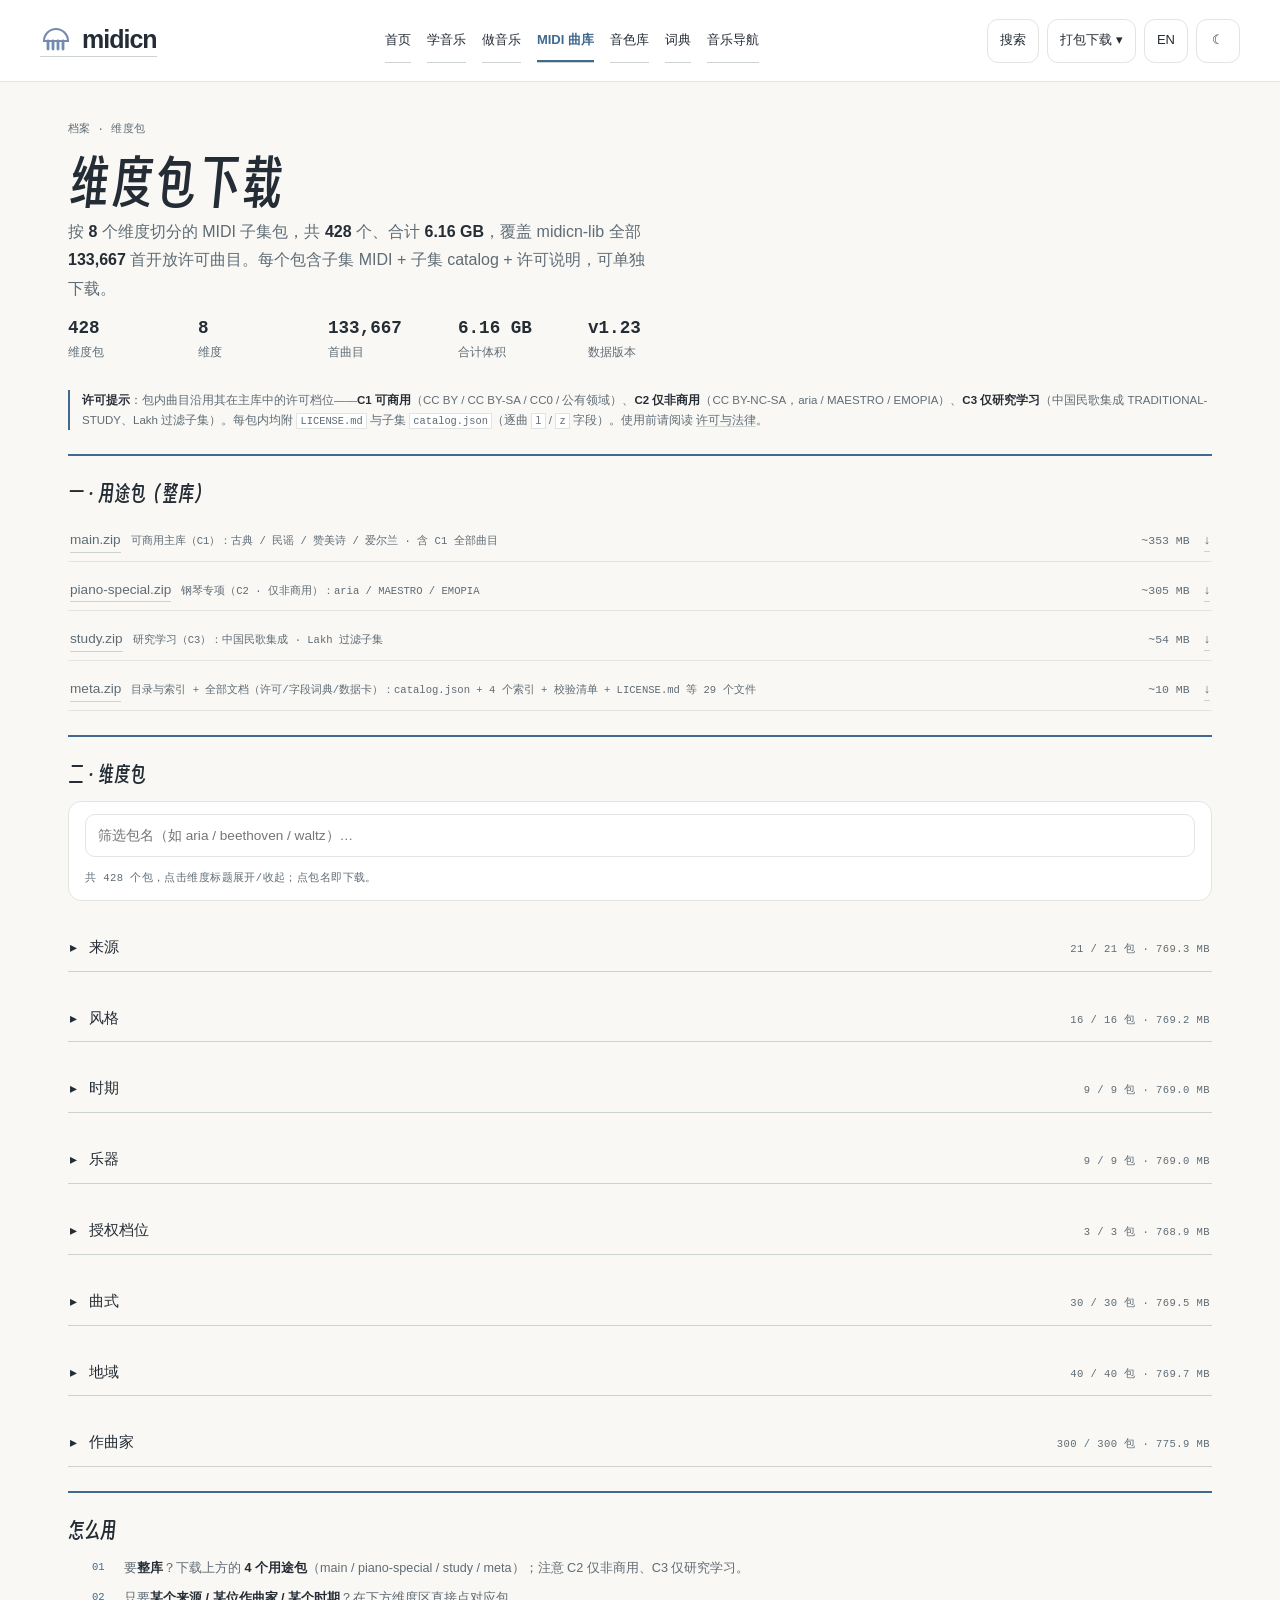
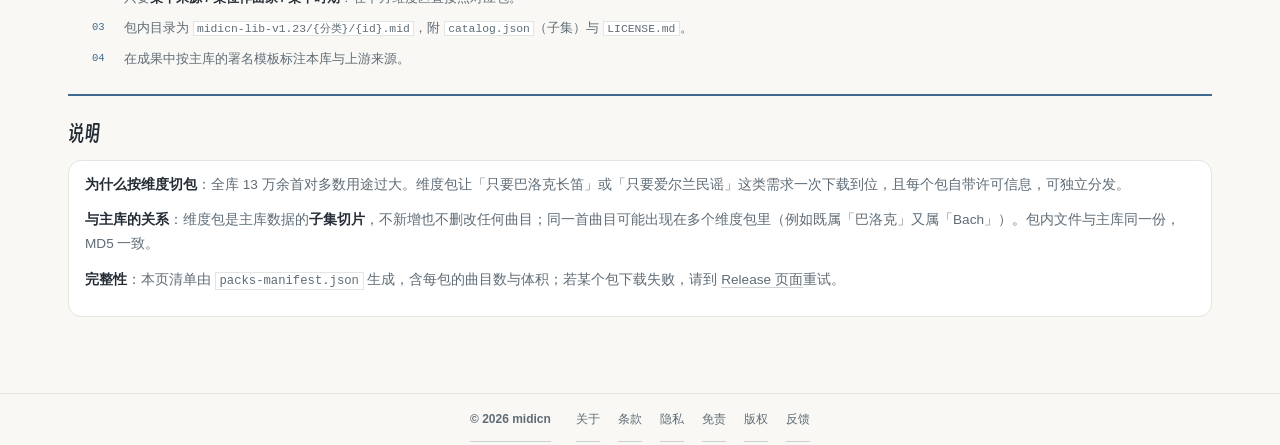
==== commit f4ff623c: "Improve MIDI discovery and expand music directory (core 1.4.0)" ====
--- a/index.html
+++ b/index.html
@@ -3,16 +3,16 @@
 <head><meta charset="utf-8"><meta name="viewport" content="width=device-width,initial-scale=1,viewport-fit=cover">
 <title>midicn-lib 维度包下载 · 428 个包 / 8 个维度</title><meta name="description" content="midicn-lib 维度包下载：4 个用途包（main / piano-special / study / meta）+ 428 个维度包，按来源、风格、时期、乐器、授权档位、曲式、地域、作曲家切分，共 133,667 首开放许可 MIDI。">
 <link rel="canonical" href="https://zip.midicn.com/">
-<meta property="og:title" content="midicn-lib 维度包下载 · 428 个包 / 8 个维度"><meta property="og:description" content="midicn-lib 维度包下载：4 个用途包（main / piano-special / study / meta）+ 428 个维度包，按来源、风格、时期、乐器、授权档位、曲式、地域、作曲家切分，共 133,667 首开放许可 MIDI。"><meta property="og:type" content="website"><meta property="og:url" content="https://zip.midicn.com/"><meta property="og:site_name" content="midicn · 包下载"><meta property="og:locale" content="zh_CN"><meta property="og:image" content="https://zip.midicn.com/assets/og.png"><meta name="twitter:card" content="summary_large_image">
-<meta property="og:image:width" content="1200"><meta property="og:image:height" content="630"><meta property="og:image:alt" content="midicn · 包下载"><meta name="twitter:title" content="midicn-lib 维度包下载 · 428 个包 / 8 个维度"><meta name="twitter:description" content="midicn-lib 维度包下载：4 个用途包（main / piano-special / study / meta）+ 428 个维度包，按来源、风格、时期、乐器、授权档位、曲式、地域、作曲家切分，共 133,667 首开放许可 MIDI。"><meta name="twitter:image" content="https://zip.midicn.com/assets/og.png">
+<meta property="og:title" content="midicn-lib 维度包下载 · 428 个包 / 8 个维度"><meta property="og:description" content="midicn-lib 维度包下载：4 个用途包（main / piano-special / study / meta）+ 428 个维度包，按来源、风格、时期、乐器、授权档位、曲式、地域、作曲家切分，共 133,667 首开放许可 MIDI。"><meta property="og:type" content="website"><meta property="og:url" content="https://zip.midicn.com/"><meta property="og:site_name" content="midicn · 打包下载"><meta property="og:locale" content="zh_CN"><meta property="og:image" content="https://zip.midicn.com/assets/og.png"><meta name="twitter:card" content="summary_large_image">
+<meta property="og:image:width" content="1200"><meta property="og:image:height" content="630"><meta property="og:image:alt" content="midicn · 打包下载"><meta name="twitter:title" content="midicn-lib 维度包下载 · 428 个包 / 8 个维度"><meta name="twitter:description" content="midicn-lib 维度包下载：4 个用途包（main / piano-special / study / meta）+ 428 个维度包，按来源、风格、时期、乐器、授权档位、曲式、地域、作曲家切分，共 133,667 首开放许可 MIDI。"><meta name="twitter:image" content="https://zip.midicn.com/assets/og.png">
 <meta name="theme-color" content="#6995bd"><link rel="manifest" href="manifest.json"><link rel="apple-touch-icon" href="assets/core/icons/icon-192.png"><link rel="icon" href="[data-uri]">
-<script>(()=>{try{const a=document.cookie.split(';').map(x=>x.trim()).filter(x=>x.startsWith('midicn-theme=')).pop();const v=a?a.split('=')[1]:localStorage.getItem('midicn-theme');if(v==='light'||v==='dark')document.documentElement.dataset.theme=v}catch{}})();</script><link rel="preload" as="font" type="font/woff2" href="assets/fonts/p.0d0d25cdf1.0b591f7c36c6.woff2" crossorigin><style>@font-face{font-family:"Smiley Sans";src:url("assets/fonts/p.0d0d25cdf1.0b591f7c36c6.woff2") format("woff2");font-display:swap}</style><link rel="stylesheet" href="assets/ui/base.1fc49057f680.css"><link rel="stylesheet" href="assets/ui/zip-index.702d8402fb73.css"><script type="application/ld+json">{"@context":"https://schema.org","@type":"WebPage","name":"midicn-lib 维度包下载 · 428 个包 / 8 个维度","description":"midicn-lib 维度包下载：4 个用途包（main / piano-special / study / meta）+ 428 个维度包，按来源、风格、时期、乐器、授权档位、曲式、地域、作曲家切分，共 133,667 首开放许可 MIDI。","url":"https://zip.midicn.com/","inLanguage":"zh"}</script></head>
+<script>(()=>{try{const a=document.cookie.split(';').map(x=>x.trim()).filter(x=>x.startsWith('midicn-theme=')).pop();const v=a?a.split('=')[1]:localStorage.getItem('midicn-theme');if(v==='light'||v==='dark')document.documentElement.dataset.theme=v}catch{}})();</script><link rel="preload" as="font" type="font/woff2" href="assets/fonts/p.0d0d25cdf1.0b591f7c36c6.woff2" crossorigin><style>@font-face{font-family:"Smiley Sans";src:url("assets/fonts/p.0d0d25cdf1.0b591f7c36c6.woff2") format("woff2");font-display:swap}</style><link rel="stylesheet" href="assets/ui/base.498b1943d78c.css"><link rel="stylesheet" href="assets/ui/zip-index.702d8402fb73.css"><script type="application/ld+json">{"@context":"https://schema.org","@type":"WebPage","name":"midicn-lib 维度包下载 · 428 个包 / 8 个维度","description":"midicn-lib 维度包下载：4 个用途包（main / piano-special / study / meta）+ 428 个维度包，按来源、风格、时期、乐器、授权档位、曲式、地域、作曲家切分，共 133,667 首开放许可 MIDI。","url":"https://zip.midicn.com/","inLanguage":"zh"}</script></head>
 <body><a class="skip-link" href="#main" data-zh="跳至正文" data-en="Skip to content">跳至正文</a>
 <header class="site-header">
 <a class="site-brand" href="https://home.midicn.com/" data-zh-href="https://home.midicn.com/" data-en-href="https://home.midicn.com/en/" aria-label="midicn"><span class="jf-stack"><svg viewBox="0 0 32 32" width="32" height="32" class="jf jf-idle" aria-hidden="true"><path d="M4 17A12 12 0 0 1 28 17Z" fill="none" stroke="var(--accent)" stroke-width="2.1"/><path d="M8 17V25.0" stroke="var(--accent)" stroke-width="2.8" stroke-linecap="round" fill="none"/><path d="M13 17V25.0" stroke="var(--accent)" stroke-width="2.8" stroke-linecap="round" fill="none"/><path d="M18 17V25.0" stroke="var(--accent)" stroke-width="2.8" stroke-linecap="round" fill="none"/><path d="M23 17V25.0" stroke="var(--accent)" stroke-width="2.8" stroke-linecap="round" fill="none"/></svg></span><b>midicn</b></a>
 <nav class="site-task-nav" data-zh-label="全站导航" data-en-label="Main navigation" aria-label="全站导航"><a href="https://home.midicn.com/" data-zh="首页" data-en="Home" data-zh-href="https://home.midicn.com/" data-en-href="https://home.midicn.com/en/">首页</a><a href="https://home.midicn.com/learn/" data-zh-href="https://home.midicn.com/learn/" data-en-href="https://home.midicn.com/en/learn/" data-zh="学音乐" data-en="Learn">学音乐</a><a href="https://home.midicn.com/make/" data-zh-href="https://home.midicn.com/make/" data-en-href="https://home.midicn.com/en/make/" data-zh="做音乐" data-en="Create">做音乐</a><a href="https://lib.midicn.com/" data-zh="MIDI 曲库" data-en="MIDI" data-zh-href="https://lib.midicn.com/" data-en-href="https://lib.midicn.com/" aria-current="page">MIDI 曲库</a><a href="https://sf.midicn.com/" data-zh="音色库" data-en="SoundFonts" data-zh-href="https://sf.midicn.com/" data-en-href="https://sf.midicn.com/">音色库</a><a href="https://gloss.midicn.com/" data-zh="词典" data-en="Glossary" data-zh-href="https://gloss.midicn.com/" data-en-href="https://gloss.midicn.com/en/">词典</a><a data-directory-group="directory" href="https://nav.midicn.com/" data-zh="音乐导航" data-en="Directory" data-zh-href="https://nav.midicn.com/" data-en-href="https://nav.midicn.com/">音乐导航</a></nav>
 <div class="site-actions"><a class="site-search" href="https://home.midicn.com/search/" data-zh-href="https://home.midicn.com/search/" data-en-href="https://home.midicn.com/en/search/" data-zh="搜索" data-en="Search">搜索</a>
-<div class="site-switcher"><button id="navmenu-btn" type="button" aria-expanded="false" aria-controls="navmenu-panel" data-zh="包下载 ▾" data-en="Packs ▾" data-zh-label="切换分站" data-en-label="Choose a site" aria-label="切换分站">包下载 ▾</button><nav id="navmenu-panel" class="site-menu" hidden aria-label="全部分站"><a href="https://nav.midicn.com/" data-zh="音乐导航" data-en="Directory" data-zh-href="https://nav.midicn.com/" data-en-href="https://nav.midicn.com/"><span class="site-dot" style="--dot:#5caaa0" aria-hidden="true"></span><span data-label>音乐导航</span></a><a href="https://lib.midicn.com/" data-zh="MIDI 库" data-en="MIDI Library" data-zh-href="https://lib.midicn.com/" data-en-href="https://lib.midicn.com/"><span class="site-dot" style="--dot:#c28a55" aria-hidden="true"></span><span data-label>MIDI 库</span></a><a href="https://mid.midicn.com/" data-zh="维度浏览" data-en="Dimensions" data-zh-href="https://mid.midicn.com/" data-en-href="https://mid.midicn.com/"><span class="site-dot" style="--dot:#5ca69c" aria-hidden="true"></span><span data-label>维度浏览</span></a><a href="https://zip.midicn.com/" data-zh="包下载" data-en="Packs" data-zh-href="https://zip.midicn.com/" data-en-href="https://zip.midicn.com/" aria-current="page"><span class="site-dot" style="--dot:#6995bd" aria-hidden="true"></span><span data-label>包下载</span></a><a href="https://sf.midicn.com/" data-zh="音色库" data-en="SoundFonts" data-zh-href="https://sf.midicn.com/" data-en-href="https://sf.midicn.com/"><span class="site-dot" style="--dot:#818aca" aria-hidden="true"></span><span data-label>音色库</span></a><a href="https://home.midicn.com/" data-zh="首页" data-en="Home" data-zh-href="https://home.midicn.com/" data-en-href="https://home.midicn.com/en/"><span class="site-dot" style="--dot:#d9795c" aria-hidden="true"></span><span data-label>首页</span></a><a href="https://gloss.midicn.com/" data-zh="词典" data-en="Dictionary" data-zh-href="https://gloss.midicn.com/" data-en-href="https://gloss.midicn.com/en/"><span class="site-dot" style="--dot:#a484ae" aria-hidden="true"></span><span data-label>词典</span></a><a href="https://hist.midicn.com/" data-zh="音乐史" data-en="Music History" data-zh-href="https://hist.midicn.com/" data-en-href="https://hist.midicn.com/en/"><span class="site-dot" style="--dot:#c49a51" aria-hidden="true"></span><span data-label>音乐史</span></a><a href="https://theo.midicn.com/" data-zh="乐理" data-en="Theory" data-zh-href="https://theo.midicn.com/" data-en-href="https://theo.midicn.com/en/"><span class="site-dot" style="--dot:#9381c6" aria-hidden="true"></span><span data-label>乐理</span></a><a href="https://inst.midicn.com/" data-zh="乐器" data-en="Instruments" data-zh-href="https://inst.midicn.com/" data-en-href="https://inst.midicn.com/en/"><span class="site-dot" style="--dot:#7b9d68" aria-hidden="true"></span><span data-label>乐器</span></a><a href="https://prod.midicn.com/" data-zh="音频" data-en="Audio" data-zh-href="https://prod.midicn.com/" data-en-href="https://prod.midicn.com/en/"><span class="site-dot" style="--dot:#61a9b2" aria-hidden="true"></span><span data-label>音频</span></a><a href="https://ai.midicn.com/" data-zh="AI 做音乐" data-en="AI Music" data-zh-href="https://ai.midicn.com/" data-en-href="https://ai.midicn.com/en/"><span class="site-dot" style="--dot:#cb7993" aria-hidden="true"></span><span data-label>AI 做音乐</span></a></nav></div>
+<div class="site-switcher"><button id="navmenu-btn" type="button" aria-expanded="false" aria-controls="navmenu-panel" data-zh="打包下载 ▾" data-en="Packs ▾" data-zh-label="切换分站" data-en-label="Choose a site" aria-label="切换分站">打包下载 ▾</button><nav id="navmenu-panel" class="site-menu" hidden aria-label="全部分站"><a href="https://home.midicn.com/" data-zh="首页" data-en="Home" data-zh-href="https://home.midicn.com/" data-en-href="https://home.midicn.com/en/"><span class="site-dot" style="--dot:#d9795c" aria-hidden="true"></span><span data-label>首页</span></a><a href="https://nav.midicn.com/" data-zh="音乐导航" data-en="Directory" data-zh-href="https://nav.midicn.com/" data-en-href="https://nav.midicn.com/"><span class="site-dot" style="--dot:#5caaa0" aria-hidden="true"></span><span data-label>音乐导航</span></a><a href="https://ai.midicn.com/" data-zh="AI做音乐" data-en="AI Music" data-zh-href="https://ai.midicn.com/" data-en-href="https://ai.midicn.com/en/"><span class="site-dot" style="--dot:#cb7993" aria-hidden="true"></span><span data-label>AI做音乐</span></a><a href="https://prod.midicn.com/" data-zh="音频" data-en="Audio" data-zh-href="https://prod.midicn.com/" data-en-href="https://prod.midicn.com/en/"><span class="site-dot" style="--dot:#61a9b2" aria-hidden="true"></span><span data-label>音频</span></a><a href="https://hist.midicn.com/" data-zh="音乐史" data-en="Music History" data-zh-href="https://hist.midicn.com/" data-en-href="https://hist.midicn.com/en/"><span class="site-dot" style="--dot:#c49a51" aria-hidden="true"></span><span data-label>音乐史</span></a><a href="https://theo.midicn.com/" data-zh="乐理" data-en="Theory" data-zh-href="https://theo.midicn.com/" data-en-href="https://theo.midicn.com/en/"><span class="site-dot" style="--dot:#9381c6" aria-hidden="true"></span><span data-label>乐理</span></a><a href="https://inst.midicn.com/" data-zh="乐器" data-en="Instruments" data-zh-href="https://inst.midicn.com/" data-en-href="https://inst.midicn.com/en/"><span class="site-dot" style="--dot:#7b9d68" aria-hidden="true"></span><span data-label>乐器</span></a><a href="https://gloss.midicn.com/" data-zh="词典" data-en="Dictionary" data-zh-href="https://gloss.midicn.com/" data-en-href="https://gloss.midicn.com/en/"><span class="site-dot" style="--dot:#a484ae" aria-hidden="true"></span><span data-label>词典</span></a><a href="https://lib.midicn.com/" data-zh="MIDI音乐库" data-en="MIDI Library" data-zh-href="https://lib.midicn.com/" data-en-href="https://lib.midicn.com/"><span class="site-dot" style="--dot:#c28a55" aria-hidden="true"></span><span data-label>MIDI音乐库</span></a><a href="https://mid.midicn.com/" data-zh="MIDI下载" data-en="MIDI Downloads" data-zh-href="https://mid.midicn.com/" data-en-href="https://mid.midicn.com/"><span class="site-dot" style="--dot:#5ca69c" aria-hidden="true"></span><span data-label>MIDI下载</span></a><a href="https://zip.midicn.com/" data-zh="打包下载" data-en="Packs" data-zh-href="https://zip.midicn.com/" data-en-href="https://zip.midicn.com/" aria-current="page"><span class="site-dot" style="--dot:#6995bd" aria-hidden="true"></span><span data-label>打包下载</span></a><a href="https://sf.midicn.com/" data-zh="音色库" data-en="SoundFonts" data-zh-href="https://sf.midicn.com/" data-en-href="https://sf.midicn.com/"><span class="site-dot" style="--dot:#818aca" aria-hidden="true"></span><span data-label>音色库</span></a></nav></div>
 <button id="lang" type="button" data-zh-label="切换语言" data-en-label="Switch language" aria-label="切换语言">EN</button><button id="theme" type="button" aria-label="切换明暗">☾</button></div></header><main id="main" class="doc wide" tabindex="-1">
   <p class="meta" data-zh="档案 · 维度包" data-en="ARCHIVE · DIMENSION PACKS">档案 · 维度包</p>
   <h1 data-zh="维度包下载" data-en="Dimension packs">维度包下载</h1>
@@ -46,5 +46,5 @@
   <div class="panel"><div class="panel-bd" id="about"></div></div>
 </main><p id="midicn-status" role="status" aria-live="polite"></p>
 <nav class="site-bottom-nav" aria-label="Mobile navigation"><a href="https://home.midicn.com/" data-zh="首页" data-en="Home" data-zh-href="https://home.midicn.com/" data-en-href="https://home.midicn.com/en/">首页</a><a href="https://home.midicn.com/learn/" data-zh-href="https://home.midicn.com/learn/" data-en-href="https://home.midicn.com/en/learn/" data-zh="学习" data-en="Learn">学习</a><a href="https://home.midicn.com/make/" data-zh-href="https://home.midicn.com/make/" data-en-href="https://home.midicn.com/en/make/" data-zh="制作" data-en="Make">制作</a><a href="https://lib.midicn.com/" data-zh="MIDI库" data-en="MIDI" data-zh-href="https://lib.midicn.com/" data-en-href="https://lib.midicn.com/" aria-current="page">MIDI库</a><a href="https://sf.midicn.com/" data-zh="音色库" data-en="Sounds" data-zh-href="https://sf.midicn.com/" data-en-href="https://sf.midicn.com/">音色库</a><a href="https://nav.midicn.com/" data-zh="导航" data-en="Nav" data-zh-href="https://nav.midicn.com/" data-en-href="https://nav.midicn.com/">导航</a></nav><footer class="site-footer"><div class="footer-ad" data-footer-ad hidden><span class="footer-ad-label" data-zh="广告" data-en="Advertisement">广告</span>
-<ins class="adsbygoogle" style="display:block" data-ad-client="ca-pub-0088997035636558" data-ad-slot="1813332933" data-ad-format="auto" data-full-width-responsive="true"></ins></div><div class="footer-line" data-locale="zh"><a class="footer-brand" href="https://home.midicn.com/">© 2026 midicn</a><nav aria-label="法律声明"><a class="footer-secondary" href="https://home.midicn.com/about/">关于</a><a href="https://home.midicn.com/legal/data/terms/">条款</a><a href="https://home.midicn.com/legal/privacy/">隐私</a><a href="https://home.midicn.com/legal/data/disclaimer/">免责</a><a href="https://home.midicn.com/legal/data/copyright/">版权</a><a class="footer-secondary" href="https://github.com/midicn/home/issues" rel="noopener">反馈</a></nav></div><div class="footer-line" data-locale="en" hidden><a class="footer-brand" href="https://home.midicn.com/en/">© 2026 midicn</a><nav aria-label="Legal"><a class="footer-secondary" href="https://home.midicn.com/en/about/">About</a><a href="https://home.midicn.com/en/legal/data/terms/">Terms</a><a href="https://home.midicn.com/en/legal/privacy/">Privacy</a><a href="https://home.midicn.com/en/legal/data/disclaimer/">Notice</a><a href="https://home.midicn.com/en/legal/data/copyright/">Rights</a><a class="footer-secondary" href="https://github.com/midicn/home/issues" rel="noopener">Feedback</a></nav></div><div class="page-metadata" hidden aria-hidden="true"><p id="footNote"></p><p id="footLic"></p><p id="footLegal"></p></div><noscript><nav class="no-script-sites" aria-label="All sites"><a href="https://nav.midicn.com/" data-zh="音乐导航" data-en="Directory" data-zh-href="https://nav.midicn.com/" data-en-href="https://nav.midicn.com/">音乐导航</a><a href="https://lib.midicn.com/" data-zh="MIDI 库" data-en="MIDI Library" data-zh-href="https://lib.midicn.com/" data-en-href="https://lib.midicn.com/">MIDI 库</a><a href="https://mid.midicn.com/" data-zh="维度浏览" data-en="Dimensions" data-zh-href="https://mid.midicn.com/" data-en-href="https://mid.midicn.com/">维度浏览</a><a href="https://zip.midicn.com/" data-zh="包下载" data-en="Packs" data-zh-href="https://zip.midicn.com/" data-en-href="https://zip.midicn.com/">包下载</a><a href="https://sf.midicn.com/" data-zh="音色库" data-en="SoundFonts" data-zh-href="https://sf.midicn.com/" data-en-href="https://sf.midicn.com/">音色库</a><a href="https://home.midicn.com/" data-zh="首页" data-en="Home" data-zh-href="https://home.midicn.com/" data-en-href="https://home.midicn.com/en/">首页</a><a href="https://gloss.midicn.com/" data-zh="词典" data-en="Dictionary" data-zh-href="https://gloss.midicn.com/" data-en-href="https://gloss.midicn.com/en/">词典</a><a href="https://hist.midicn.com/" data-zh="音乐史" data-en="Music History" data-zh-href="https://hist.midicn.com/" data-en-href="https://hist.midicn.com/en/">音乐史</a><a href="https://theo.midicn.com/" data-zh="乐理" data-en="Theory" data-zh-href="https://theo.midicn.com/" data-en-href="https://theo.midicn.com/en/">乐理</a><a href="https://inst.midicn.com/" data-zh="乐器" data-en="Instruments" data-zh-href="https://inst.midicn.com/" data-en-href="https://inst.midicn.com/en/">乐器</a><a href="https://prod.midicn.com/" data-zh="音频" data-en="Audio" data-zh-href="https://prod.midicn.com/" data-en-href="https://prod.midicn.com/en/">音频</a><a href="https://ai.midicn.com/" data-zh="AI 做音乐" data-en="AI Music" data-zh-href="https://ai.midicn.com/" data-en-href="https://ai.midicn.com/en/">AI 做音乐</a></nav></noscript></footer>
-<script type="application/json" id="midicn-config">{"site":"zip","core":"1.3.0","locale":"zh","localeMode":"inline","serviceWorker":"sw.js","midiLocator":"data/midi-locator.json","midiOrigins":["https://mid.midicn.com","https://zip.midicn.com","https://lib.midicn.com"],"advertising":{"enabled":true,"client":"ca-pub-0088997035636558","slot":"1813332933","host":"zip.midicn.com"}}</script><script defer src="assets/ui/runtime.81408745fe46.js"></script><script defer src="assets/ui/zip-index.2b72ee456ccf.js"></script></body></html>
+<ins class="adsbygoogle" style="display:block" data-ad-client="ca-pub-0088997035636558" data-ad-slot="1813332933" data-ad-format="auto" data-full-width-responsive="true"></ins></div><div class="footer-line" data-locale="zh"><a class="footer-brand" href="https://home.midicn.com/">© 2026 midicn</a><nav aria-label="法律声明"><a class="footer-secondary" href="https://home.midicn.com/about/">关于</a><a href="https://home.midicn.com/legal/data/terms/">条款</a><a href="https://home.midicn.com/legal/privacy/">隐私</a><a href="https://home.midicn.com/legal/data/disclaimer/">免责</a><a href="https://home.midicn.com/legal/data/copyright/">版权</a><a class="footer-secondary" href="https://github.com/midicn/home/issues" rel="noopener">反馈</a></nav></div><div class="footer-line" data-locale="en" hidden><a class="footer-brand" href="https://home.midicn.com/en/">© 2026 midicn</a><nav aria-label="Legal"><a class="footer-secondary" href="https://home.midicn.com/en/about/">About</a><a href="https://home.midicn.com/en/legal/data/terms/">Terms</a><a href="https://home.midicn.com/en/legal/privacy/">Privacy</a><a href="https://home.midicn.com/en/legal/data/disclaimer/">Notice</a><a href="https://home.midicn.com/en/legal/data/copyright/">Rights</a><a class="footer-secondary" href="https://github.com/midicn/home/issues" rel="noopener">Feedback</a></nav></div><div class="page-metadata" hidden aria-hidden="true"><p id="footNote"></p><p id="footLic"></p><p id="footLegal"></p></div><noscript><nav class="no-script-sites" aria-label="All sites"><a href="https://nav.midicn.com/" data-zh="音乐导航" data-en="Directory" data-zh-href="https://nav.midicn.com/" data-en-href="https://nav.midicn.com/">音乐导航</a><a href="https://lib.midicn.com/" data-zh="MIDI音乐库" data-en="MIDI Library" data-zh-href="https://lib.midicn.com/" data-en-href="https://lib.midicn.com/">MIDI音乐库</a><a href="https://mid.midicn.com/" data-zh="MIDI下载" data-en="MIDI Downloads" data-zh-href="https://mid.midicn.com/" data-en-href="https://mid.midicn.com/">MIDI下载</a><a href="https://zip.midicn.com/" data-zh="打包下载" data-en="Packs" data-zh-href="https://zip.midicn.com/" data-en-href="https://zip.midicn.com/">打包下载</a><a href="https://sf.midicn.com/" data-zh="音色库" data-en="SoundFonts" data-zh-href="https://sf.midicn.com/" data-en-href="https://sf.midicn.com/">音色库</a><a href="https://home.midicn.com/" data-zh="首页" data-en="Home" data-zh-href="https://home.midicn.com/" data-en-href="https://home.midicn.com/en/">首页</a><a href="https://gloss.midicn.com/" data-zh="词典" data-en="Dictionary" data-zh-href="https://gloss.midicn.com/" data-en-href="https://gloss.midicn.com/en/">词典</a><a href="https://hist.midicn.com/" data-zh="音乐史" data-en="Music History" data-zh-href="https://hist.midicn.com/" data-en-href="https://hist.midicn.com/en/">音乐史</a><a href="https://theo.midicn.com/" data-zh="乐理" data-en="Theory" data-zh-href="https://theo.midicn.com/" data-en-href="https://theo.midicn.com/en/">乐理</a><a href="https://inst.midicn.com/" data-zh="乐器" data-en="Instruments" data-zh-href="https://inst.midicn.com/" data-en-href="https://inst.midicn.com/en/">乐器</a><a href="https://prod.midicn.com/" data-zh="音频" data-en="Audio" data-zh-href="https://prod.midicn.com/" data-en-href="https://prod.midicn.com/en/">音频</a><a href="https://ai.midicn.com/" data-zh="AI做音乐" data-en="AI Music" data-zh-href="https://ai.midicn.com/" data-en-href="https://ai.midicn.com/en/">AI做音乐</a></nav></noscript></footer>
+<script type="application/json" id="midicn-config">{"site":"zip","core":"1.4.0","locale":"zh","localeMode":"inline","serviceWorker":"sw.js","midiLocator":"data/midi-locator.json","midiOrigins":["https://mid.midicn.com","https://zip.midicn.com","https://lib.midicn.com"],"advertising":{"enabled":true,"client":"ca-pub-0088997035636558","slot":"1813332933","host":"zip.midicn.com"}}</script><script defer src="assets/ui/runtime.81408745fe46.js"></script><script defer src="assets/ui/zip-index.2b72ee456ccf.js"></script></body></html>
--- a/assets/ui/base.498b1943d78c.css
+++ b/assets/ui/base.498b1943d78c.css
@@ -0,0 +1 @@
+@layer reset,tokens,base,components,layouts,utilities;@layer base{:root{color-scheme:light dark;--ink:#0B0B0C;--ink:light-dark(#F7F4EE,#0B0B0C);--ink-2:#111113;--ink-2:light-dark(#FFFFFF,#111113);--ink-3:#17171A;--ink-3:light-dark(#F1EDE5,#17171A);--ink-4:#0E0E10;--ink-4:light-dark(#FAF8F4,#0E0E10);--rule:#242427;--rule:light-dark(#D9D3C7,#242427);--rule-2:#343439;--rule-2:light-dark(#BDB5A5,#343439);--paper:#F2EEE6;--paper:light-dark(#16161A,#F2EEE6);--paper-2:#A9A49B;--paper-2:light-dark(#5A564E,#A9A49B);--paper-3:#6E6A64;--paper-3:light-dark(#6E6A64,#807B72);--vermilion:#CE4A32;--vermilion:light-dark(#A93A24,#CE4A32);--gold:#C9A227;--gold:light-dark(#8A6F10,#C9A227);--jade:#5E9E7E;--jade:light-dark(#2F6B50,#5E9E7E);--slate:#7A8AA3;--slate:light-dark(#4C5A70,#7A8AA3);--ok:light-dark(#1B7A4C,#58D48A);--study:light-dark(#1F5FA8,#5A9BD8);--doubt:light-dark(#9A6213,#E8A33D);--warn:light-dark(#C0452A,#FF7A5C);--stop:light-dark(#B32E2E,#E45A5A);--vermilion-soft:rgba(206,74,50,.14);--vermilion-soft:light-dark(rgba(169,58,36,.1),rgba(206,74,50,.14));--vermilion-line:rgba(206,74,50,.45);--vermilion-line:light-dark(rgba(169,58,36,.4),rgba(206,74,50,.45));--gold-soft:rgba(201,162,39,.14);--gold-soft:light-dark(rgba(138,111,16,.1),rgba(201,162,39,.14));--jade-soft:rgba(94,158,126,.14);--jade-soft:light-dark(rgba(47,107,80,.1),rgba(94,158,126,.14));--accent-h:18;--accent-c:.16;--accent:oklch(.58 var(--accent-c) var(--accent-h));--accent:light-dark(oklch(.58 var(--accent-c,.16) var(--accent-h)),oklch(.8 var(--accent-c,.15) var(--accent-h)));--accent-soft:oklch(.58 var(--accent-c,.16) var(--accent-h) / .14);--accent-soft:light-dark(oklch(.58 var(--accent-c,.16) var(--accent-h) / .12),oklch(.8 var(--accent-c,.15) var(--accent-h) / .16));--on-accent:light-dark(#FFF8F4,#1A0A06);--n0:light-dark(#FBF8F1,#08080B);--n1:light-dark(#FFFFFF,#12121A);--n2:light-dark(#F4F0E6,#1A1A25);--n3:light-dark(#E4DECF,#242432);--n4:light-dark(#CFC7B2,#32323F);--n5:light-dark(#B3AA93,#4A4A5A);--n6:light-dark(#8F8875,#6C6C80);--n7:light-dark(#6E6857,#8E8EA3);--n8:light-dark(#524D3F,#B4B4C6);--n9:light-dark(#38342A,#D6D6E2);--n10:light-dark(#211E17,#EFEFE8);--n11:light-dark(#12100B,#F7F6F1);--serif:"Songti SC","Source Han Serif SC","Noto Serif SC",Georgia,"Times New Roman",serif;--sans:-apple-system,BlinkMacSystemFont,"Segoe UI","PingFang SC","Hiragino Sans GB","Microsoft YaHei",Roboto,sans-serif;--mono:ui-monospace,SFMono-Regular,"SF Mono",Menlo,Consolas,monospace;--fs-10:clamp(10px,.62rem,11px);--fs-11:clamp(10.5px,.66rem,11.5px);--fs-12:clamp(11.5px,.72rem,12.5px);--fs-13:clamp(12.5px,.79rem,13.5px);--fs-14:clamp(13.5px,.85rem,14.5px);--fs-16:clamp(15px,.95rem,16.5px);--fs-20:clamp(17px,1.1rem,20px);--fs-26:clamp(20px,1.6vw,26px);--fs-34:clamp(24px,2.6vw,34px);--fs-38:clamp(28px,3.2vw,38px);--fs-46:clamp(28px,4vw,46px);--lh-tight:1.2;--lh-body:1.68;--s1:4px;--s2:8px;--s3:12px;--s4:16px;--s5:24px;--s6:32px;--s7:48px;--s8:64px;--r-1:8px;--r-2:16px;--r-3:26px;--r-full:999px;--r:var(--r-1);--r-lg:var(--r-2);--shadow-1:0 1px 0 light-dark(rgba(90,70,30,.1),rgba(0,0,0,.35)),0 10px 24px -16px oklch(.6 .1 var(--accent-h) / .45);--shadow-2:0 2px 0 light-dark(rgba(90,70,30,.08),rgba(0,0,0,.3)),0 20px 44px -22px oklch(.6 .12 var(--accent-h) / .55);--wrap:min(92vw,1560px);--wrap-wide:var(--wrap);--wrap-read:var(--wrap);--gutter:clamp(var(--s4),2.5vw,var(--s6));--z-hdr:20;--z-play:30;--z-pop:40;--hdr:56px;--play:68px;--tap:44px;--sa-t:env(safe-area-inset-top,0px);--sa-b:env(safe-area-inset-bottom,0px);--sa-l:env(safe-area-inset-left,0px);--sa-r:env(safe-area-inset-right,0px);--t:.15s linear}:root[data-theme=light]{color-scheme:light}:root[data-theme=dark]{color-scheme:dark}@media(prefers-reduced-motion:reduce){:root{--t:.01s}}.jf-t1{stroke:var(--jf-1)}.jf-t2{stroke:var(--jf-2)}.jf-t3{stroke:var(--jf-3)}.jf-t4{stroke:var(--jf-4)}.jf-w1{stroke:var(--jf-1)}.jf-w4{stroke:var(--jf-4)}.jf-dome{fill:var(--jf-dome)}.jf-dome-n{fill:color-mix(in oklab,var(--jf-dome) 22%,var(--n6))}.jf-dome-d{fill:color-mix(in oklab,var(--jf-dome) 12%,var(--n4))}.jf-mute{stroke:color-mix(in oklab,var(--jf-dome) 45%,var(--n6))}.jf-n{stroke:var(--n6)}.jf-n4{stroke:var(--n4)}.jf-doubt{stroke:var(--doubt)}.jf-dim{stroke:var(--jf-dome);stroke-opacity:.55}.jf-stack{display:inline-flex;position:relative;line-height:0;flex:none}.jf-stack .jf{display:none}.jf-stack .jf-idle{display:block}.jf-stack .jf-playing,.jf-stack .jf-loading,.jf-stack .jf-done,.jf-stack .jf-hint{position:absolute;top:0;left:0}:root[data-jf=playing] .jf-stack .jf-idle{visibility:hidden}:root[data-jf=playing] .jf-stack .jf-playing{display:block}:root[data-jf=loading] .jf-stack .jf-idle{visibility:hidden}:root[data-jf=loading] .jf-stack .jf-loading{display:block}:root[data-jf=hint] .jf-stack .jf-idle{visibility:hidden}:root[data-jf=hint] .jf-stack .jf-hint{display:block}:root[data-jf=done] .jf-stack .jf-idle{visibility:hidden}:root[data-jf=done] .jf-stack .jf-done{display:block}@media(prefers-reduced-motion:no-preference){:root[data-jf=playing] .jf-stack .jf-playing path:nth-of-type(odd){animation:jf-swim 1.6s ease-in-out infinite alternate}@keyframes jf-swim{0%{transform:translateY(-.6px)}to{transform:translateY(.6px)}}}*{box-sizing:border-box;margin:0;padding:0}html{-webkit-text-size-adjust:100%;scroll-behavior:smooth}body{background:var(--ink);color:var(--paper);font-family:var(--sans);font-size:var(--fs-14);line-height:var(--lh-body);-webkit-font-smoothing:antialiased;overflow-x:hidden}a{color:inherit;text-decoration:none;border-bottom:1px solid var(--rule-2);transition:border-color var(--t),color var(--t)}a:hover{border-bottom-color:var(--vermilion);color:var(--vermilion)}button,input,select{font:inherit;color:inherit}button{background:none;border:0;cursor:pointer}:focus-visible{outline:2px solid var(--vermilion);outline-offset:2px}img,svg{display:block;max-width:100%}::selection{background:var(--vermilion);color:#fff}code,kbd{font-family:var(--mono);font-size:.9em;background:var(--ink-4);border:1px solid var(--rule);padding:.05em .3em}pre{background:var(--ink-4);border:1px solid var(--rule);padding:var(--s4);overflow-x:auto;font-family:var(--mono);font-size:var(--fs-12);line-height:1.8;margin:var(--s3) 0 var(--s5)}pre code{background:none;border:0;padding:0}h1,h2,h3{font-family:var(--serif);font-weight:600;letter-spacing:.01em;line-height:var(--lh-tight)}h1{font-size:var(--fs-34)}h2{font-size:var(--fs-26)}h3{font-size:var(--fs-16);font-family:var(--sans);font-weight:650;letter-spacing:0}p{color:var(--paper-2);margin-bottom:var(--s3)}strong,b{color:var(--paper);font-weight:650}.lede{font-family:var(--serif);font-size:var(--fs-16);line-height:1.78;color:var(--paper);max-width:100%}.lede em{font-style:normal;color:var(--vermilion)}.meta{font-family:var(--mono);font-size:var(--fs-11);color:var(--paper-3);letter-spacing:.04em}.num{font-family:var(--mono);font-variant-numeric:tabular-nums}.stitle{display:flex;align-items:baseline;gap:var(--s3);flex-wrap:wrap;padding-top:var(--s2);border-top:2px solid var(--vermilion);margin:var(--s5) 0 var(--s3)}.stitle h2{margin:0}.stitle .spacer{margin-left:auto}h1,h2,h3{text-wrap:balance}p,.lede{text-wrap:pretty}.lede{max-width:100%}.nav a,.btn,.axis,.langbtn,.dlchip,.dlmore,.fgrid a,.fgrid h4,.stitle h2,.stitle .meta,.tag,.lic,.pkg .pn,.pkg .pm,.sideitem .si-n,.hero-meta,.hero .kick,.crumbs span,.crumbs a{white-space:nowrap}.nav{flex-wrap:wrap;row-gap:var(--s2)}@media(max-width:1023px){.hbar{flex-wrap:wrap;height:auto;min-height:52px;padding-top:var(--s2);padding-bottom:var(--s2);row-gap:var(--s2)}.nav{margin-left:0;width:100%;order:9;gap:var(--s4)}}.wrap{width:100%;max-width:var(--wrap);margin:0 auto;padding:0 var(--gutter)}.wrap-read{max-width:var(--wrap-read)}body>header{position:sticky;top:0;z-index:var(--z-hdr);background:var(--ink);border-bottom:1px solid var(--rule)}.hbar{max-width:var(--wrap);margin:0 auto;height:var(--hdr);padding:0 var(--gutter);display:flex;align-items:center;gap:var(--s5)}.brand{display:flex;align-items:center;gap:var(--s2);border:0;flex:none}.brand svg{width:22px;height:22px;flex:none}.brand .jf-404 svg{width:32px;height:32px}.brand b{font-family:var(--serif);font-size:var(--fs-16);font-weight:600}.brand i{font-family:var(--mono);font-size:var(--fs-11);font-style:normal;color:var(--paper-3);margin-left:2px}.nav{display:flex;gap:var(--s5);font-size:var(--fs-13);margin-left:auto;flex-wrap:wrap}.nav a{border-bottom:1px solid transparent;padding-bottom:2px;color:var(--paper-2)}.nav a:hover{color:var(--paper);border-bottom-color:var(--rule-2)}.nav a.on{color:var(--paper);border-bottom-color:var(--vermilion)}.iconbtn{width:34px;height:34px;border:1px solid var(--rule);color:var(--paper-2);display:grid;place-items:center;transition:var(--t);flex:none}.iconbtn:hover{border-color:var(--vermilion);color:var(--vermilion)}.iconbtn svg{width:15px;height:15px;fill:currentColor}.langbtn{width:auto;padding:0 var(--s3);font-family:var(--mono);font-size:var(--fs-11)}#theme svg{fill:none;stroke:currentColor}#theme .i-sun{display:none}#theme .i-moon{display:block}@media(prefers-color-scheme:dark){:root:not([data-theme=light]) #theme .i-sun{display:block}:root:not([data-theme=light]) #theme .i-moon{display:none}}:root[data-theme=dark] #theme .i-sun{display:block}:root[data-theme=dark] #theme .i-moon{display:none}:root[data-theme=light] #theme .i-sun{display:none}:root[data-theme=light] #theme .i-moon{display:block}.kb-tabicons{position:absolute;width:0;height:0;overflow:hidden}.panel{border:1px solid var(--rule);background:var(--ink-2)}.panel-hd{display:flex;align-items:center;gap:var(--s3);padding:var(--s3) var(--s4);border-bottom:1px solid var(--rule);font-family:var(--serif);font-size:var(--fs-14)}.panel-bd{padding:var(--s3) var(--s4)}.tile{border:1px solid var(--rule);background:var(--ink-2);padding:var(--s3);transition:border-color var(--t),background var(--t);display:block}.tile:hover{border-color:var(--rule-2);background:var(--ink-3);border-bottom-color:var(--rule-2)}.tile.is-on{border-color:var(--vermilion);background:var(--vermilion-soft)}.dl{display:grid;grid-template-columns:auto minmax(0,1fr);gap:var(--s2) var(--s4);font-size:var(--fs-13)}.dl dt{color:var(--paper-3);white-space:nowrap;font-family:var(--mono);font-size:var(--fs-11);padding-top:2px}.dl dd{margin:0;color:var(--paper);word-break:break-word}table{width:100%;border-collapse:collapse;font-size:var(--fs-13)}th,td{text-align:left;padding:var(--s3);border-bottom:1px solid var(--rule);vertical-align:top}th{font-family:var(--mono);font-size:var(--fs-11);color:var(--paper-3);letter-spacing:.06em;font-weight:500;border-bottom-color:var(--rule-2);white-space:nowrap}td b{font-weight:600}.tw{width:100%;overflow-x:auto;-webkit-overflow-scrolling:touch}.lic{display:inline-flex;align-items:center;gap:var(--s2);font-family:var(--mono);font-size:var(--fs-11);white-space:nowrap;border:1px solid currentColor;padding:1px var(--s2);color:var(--paper-3)}.lic:before{content:"";width:6px;height:6px;background:currentColor;flex:none}.lic.c1{color:var(--jade)}.lic.c2{color:var(--gold)}.lic.c3{color:var(--slate)}.lic.no{color:var(--vermilion)}.lic.plain{border-color:var(--rule);color:var(--paper-3)}.btn{display:inline-flex;align-items:center;justify-content:center;gap:var(--s2);min-height:44px;padding:0 var(--s4);border:1px solid var(--rule-2);background:none;color:var(--paper);font-size:var(--fs-13);transition:var(--t)}.btn:hover{border-color:var(--vermilion);color:var(--vermilion)}.btn.primary{background:var(--vermilion);border-color:var(--vermilion);color:#fff}.btn.primary:hover{filter:brightness(1.08);color:#fff}.btn.ghost{border-color:transparent;color:var(--paper-2);padding:0 var(--s3)}.btn.ghost:hover{border-color:var(--rule);color:var(--paper)}.btn svg{width:14px;height:14px;fill:currentColor}.sig{display:flex;align-items:flex-end;gap:1px;height:24px}.sig i{flex:1;background:var(--rule-2);transition:background var(--t)}.tile:hover .sig i{background:var(--vermilion)}footer{margin-top:var(--s6);border-top:1px solid var(--rule);padding:var(--s4) 0 calc(var(--s4) + var(--sa-b))}.fnote{margin-top:var(--s6);padding-top:var(--s4);border-top:1px solid var(--rule);font-size:var(--fs-11);color:var(--paper-3);line-height:1.9}.fbar{display:flex;align-items:center;gap:var(--s2) var(--s4);flex-wrap:wrap;font-size:var(--fs-12);color:var(--paper-3)}.fbar b{font-family:var(--serif);font-size:var(--fs-13);color:var(--paper);font-weight:600}.fnav{display:flex;gap:var(--s3) var(--s4);flex-wrap:wrap}.fnav a{font-size:var(--fs-12);color:var(--paper-2);border-bottom:0}.fnav a:hover{color:var(--vermilion)}.flic{margin-left:auto;font-family:var(--mono);font-size:var(--fs-11);color:var(--paper-3)}.fnote{margin-top:var(--s3);padding-top:var(--s3);border-top:1px solid var(--rule);display:flex;gap:var(--s2) var(--s5);flex-wrap:wrap;justify-content:space-between;font-family:var(--mono);font-size:var(--fs-11);color:var(--paper-3)}.fnote a{color:var(--paper-3);border-bottom:0}.fnote a:hover{color:var(--vermilion)}.pkgs{display:grid;grid-template-columns:repeat(auto-fill,minmax(268px,1fr));gap:var(--s3)}.pkg{border:1px solid var(--rule);background:var(--ink-2);padding:var(--s4);display:flex;flex-direction:column;gap:var(--s2)}.pkg:hover{border-color:var(--rule-2)}.pkg .pn{font-family:var(--serif);font-size:var(--fs-16)}.pkg .pm{font-family:var(--mono);font-size:var(--fs-11);color:var(--paper-3)}.pkg .pd{font-size:var(--fs-12);color:var(--paper-2);line-height:1.7;flex:1}.pkg .dlbtn{align-self:flex-start;min-height:34px;padding:0 var(--s3);background:var(--vermilion);color:#fff;display:inline-flex;align-items:center;gap:var(--s2);font-size:var(--fs-12);border:0}.pkg .dlbtn:hover{filter:brightness(1.08);color:#fff}.pkg .dlbtn svg{width:13px;height:13px;fill:currentColor}.steps{counter-reset:s;list-style:none}.steps li{counter-increment:s;position:relative;padding-left:var(--s6);margin-bottom:var(--s3);font-size:var(--fs-13);color:var(--paper-2)}.steps li:before{content:counter(s,decimal-leading-zero);position:absolute;left:0;top:.1em;font-family:var(--mono);font-size:var(--fs-11);color:var(--vermilion)}.note{font-size:var(--fs-12);color:var(--paper-3);border-left:2px solid var(--vermilion);padding-left:var(--s3);margin:var(--s3) 0}main.doc.wide{max-width:var(--wrap)}main.doc{width:100%;max-width:var(--wrap);margin:0 auto;padding:var(--s5) var(--gutter) var(--s6)}main.doc h2{margin-top:var(--s4)}main.doc h3{margin-top:var(--s3)}main.doc ul,main.doc ol{margin:var(--s2) 0 var(--s3) var(--s5);color:var(--paper-2)}main.doc li{margin-bottom:var(--s2)}@media(max-width:640px){.hbar{height:52px;gap:var(--s3)}.nav{gap:var(--s3);font-size:var(--fs-12)}.hbar>.brand{min-height:44px}.hbar .kb-lang,.hbar .iconbtn{min-width:44px;min-height:44px}.hbar .kb-lang{display:inline-flex;align-items:center;justify-content:center}h1{font-size:var(--fs-26)}.pkgs{grid-template-columns:1fr}table{font-size:var(--fs-12)}th,td{padding:var(--s2)}}.morebtn{display:inline-flex;align-items:center;justify-content:center;gap:var(--s2);min-height:44px;padding:var(--s2) var(--s5);border:1px solid var(--rule-2);background:none;color:var(--paper);font-size:var(--fs-13);transition:var(--t);max-width:100%;white-space:normal;text-align:center;line-height:1.4}.morebtn:hover{border-color:var(--vermilion);color:var(--vermilion)}@media(max-width:640px){.morebtn{width:100%}}.morewrap{display:flex;justify-content:center;margin:var(--s5) 0}}@layer components{.kb-switch{display:flex;flex-wrap:wrap;gap:2px 4px;align-items:center;margin:0;padding:0;list-style:none;min-width:0}.kb-switch a{display:inline-block;padding:.28em .52em;font-size:var(--fs-12);line-height:1.35;border-radius:2px;text-decoration:none;white-space:nowrap;opacity:.62;transition:opacity .15s,background-color .15s}.kb-switch a:hover{opacity:1;background:color-mix(in srgb,currentColor 12%,transparent)}.kb-switch a[aria-current=page]{opacity:1;font-weight:500;box-shadow:inset 0 -2px 0 var(--accent, currentColor)}.kb-switch .kb-switch-sep{opacity:.22;padding:0 .15em;user-select:none}@media(max-width:1023px){.kb-switch{flex:1 1 100%;order:9;padding-top:var(--s1)}.kb-lang{margin-left:auto}}@media(max-width:640px){.kb-switch{gap:1px 2px}.kb-switch a{font-size:var(--fs-11);padding:.24em .38em;letter-spacing:0}.kb-switch .kb-switch-sep{padding:0 .05em}}.kb-lang{flex:0 0 auto;margin-left:var(--s3);padding:.26em .62em;font-size:var(--fs-12);line-height:1.4;border:1px solid var(--rule-2);border-radius:var(--r);text-decoration:none;opacity:.8;white-space:nowrap;transition:border-color var(--t),opacity var(--t)}.kb-lang:hover{border-color:var(--accent);opacity:1;text-decoration:none}.kb-suffix{opacity:.6;font-weight:400}.kb-suffix:before{content:"\b7";margin:0 .38em;opacity:.5}:root{--jf-1:#FF7C9E;--jf-2:#FF8B6E;--jf-3:#FFAE55;--jf-4:#FFD24E;--jf-dome:#FF8B6E }:root[data-site=home]{--jf-1:light-dark(#F34875,#FF7C9E);--jf-2:light-dark(#F1522B,#FF8B6E);--jf-3:light-dark(#CD710D,#FFAE55);--jf-4:light-dark(#AB830B,#FFD24E);--jf-dome:light-dark(#F1522B,#FF8B6E) }:root[data-site=hist]{--jf-1:light-dark(#B87D0C,#FFC24E);--jf-2:light-dark(#A2861C,#EBCB4E);--jf-3:light-dark(#7C912B,#BBD754);--jf-4:light-dark(#58982D,#8FD95E);--jf-dome:light-dark(#A2861C,#EBCB4E) }:root[data-site=theo]{--jf-1:light-dark(#494AF3,#8B8CFF);--jf-2:light-dark(#2B8CE3,#6FB6F5);--jf-3:light-dark(#2B8CE3,#6FB6F5);--jf-4:light-dark(#494AF3,#8B8CFF);--jf-dome:light-dark(#496FF3,#7E9BFF) }:root[data-site=inst]{--jf-1:light-dark(#69962B,#A6DB5E);--jf-2:light-dark(#319C4F,#6BD98A);--jf-3:light-dark(#29997D,#46D9B4);--jf-4:light-dark(#2996A0,#4CD0DC);--jf-dome:light-dark(#319C4F,#6BD98A) }:root[data-site=prod]{--jf-1:light-dark(#2A9A73,#4ED9A8);--jf-2:light-dark(#2796A6,#4CCDE0);--jf-3:light-dark(#338CE0,#5AA8F0);--jf-4:light-dark(#4960F3,#7A8CFF);--jf-dome:light-dark(#2796A6,#4CCDE0) }:root[data-site=gloss]{--jf-1:light-dark(#7E55E7,#9D7BF5);--jf-2:light-dark(#A05CE0,#B579EE);--jf-3:light-dark(#B762DB,#C778E8);--jf-4:light-dark(#D05AC8,#E074D8);--jf-dome:light-dark(#B762DB,#C778E8) }:root[data-site=ai]{--jf-1:light-dark(#DF51B5,#EE6FC8);--jf-2:light-dark(#F34489,#FF6FA8);--jf-3:light-dark(#F34949,#FF7C7C);--jf-4:light-dark(#DB680E,#FFA45C);--jf-dome:light-dark(#F34489,#FF6FA8) }:root[data-site=lib],:root[data-site=mid],:root[data-site=zip],:root[data-site=sf]{--jf-1:light-dark(#748AAE,#7C93B8);--jf-2:light-dark(#748AAE,#7C93B8);--jf-3:light-dark(#748AAE,#7C93B8);--jf-4:light-dark(#748AAE,#7C93B8);--jf-dome:light-dark(#748AAE,#7C93B8) }:root[data-site]{--accent:var(--jf-dome) }.kb-crumbs{display:flex;flex-wrap:wrap;align-items:center;gap:.3em;font-size:var(--fs-12);opacity:.7;margin:0 0 1.1rem}.kb-crumbs a{text-decoration:none;opacity:.85}.kb-crumbs a:hover{opacity:1;text-decoration:underline}.kb-crumbs .sep{opacity:.35}@media(min-width:1920px){:root{--wrap:min(92vw,1840px) }}@media(min-width:2560px){:root{--wrap:min(88vw,2120px) }}@supports (padding: max(0px)){.hbar{padding-top:var(--sa-t);padding-left:max(var(--gutter),var(--sa-l));padding-right:max(var(--gutter),var(--sa-r))}main.doc{padding-left:max(var(--gutter),var(--sa-l));padding-right:max(var(--gutter),var(--sa-r))}.footwrap{padding-left:max(var(--gutter),var(--sa-l));padding-right:max(var(--gutter),var(--sa-r));padding-bottom:calc(var(--s4) + var(--sa-b) + env(safe-area-inset-bottom,0px))}}header{transition:transform .22s ease}header.is-hidden{transform:translateY(-100%)}@media(min-width:1024px){header.is-hidden{transform:none}}@media(prefers-reduced-motion:reduce){header{transition:none}}a,button,summary,[role=button]{-webkit-tap-highlight-color:transparent;touch-action:manipulation}.kb-switch a:active{opacity:1;background:color-mix(in srgb,currentColor 18%,transparent)}.kb-lang:active{border-color:var(--accent);opacity:1}summary:active{opacity:.75}footer.foot{padding:0}.footwrap{width:100%;max-width:var(--wrap);margin:0 auto;padding:var(--s4) var(--gutter) calc(var(--s4) + var(--sa-b))}.footline{display:flex;flex-wrap:wrap;align-items:center;padding-bottom:var(--s3);margin-bottom:var(--s3);border-bottom:1px solid var(--rule)}.footnote{margin:0;font-size:var(--fs-12);line-height:1.9;color:var(--paper-3);max-width:96ch}.footnote a{color:var(--paper-2);border-bottom:1px solid var(--rule-2)}.footnote a:hover{color:var(--accent)}.footmeta{margin:var(--s3) 0 0;display:flex;flex-wrap:wrap;align-items:baseline;gap:.2em var(--s3);font-size:var(--fs-11);color:var(--paper-3)}.footlinks{display:inline-flex;flex-wrap:wrap;gap:.2em var(--s3)}.footlinks a{color:var(--paper-3);border-bottom:0}.footlinks a:hover{color:var(--accent)}.footcore{font-family:var(--mono);opacity:.72}.footcore:before{content:"\b7";margin-right:.45em;opacity:.6}.kb-toc{font-size:var(--fs-13);border-left:1px solid var(--rule);padding-left:.85rem}.kb-toc a{display:block;padding:.18em 0;text-decoration:none;opacity:.7}.kb-toc a:hover{opacity:1}:root[data-theme=light] .kb-toc{border-left-color:var(--rule)}.kb-tabs{display:none}@media(max-width:640px){:root{--tabs-h:calc(56px + var(--sa-b)) }.kb-switch{display:none}.kb-tabs{display:grid;grid-template-columns:repeat(8,1fr);gap:1px;position:fixed;left:0;right:0;bottom:0;z-index:var(--z-hdr);padding:6px 2px calc(6px + var(--sa-b));background:var(--ink-2);border-top:1px solid var(--rule)}.kb-tabs>a,.kb-tabs summary{display:grid;place-items:center;gap:1px;min-height:var(--tap);border-radius:var(--r-1);font-size:9.5px;line-height:1.1;text-decoration:none;color:var(--paper-2);background:none;border:0;cursor:pointer;font-family:inherit;letter-spacing:0;padding:3px 0}.kb-tabs>a svg{width:16px;height:16px;display:block;flex:none}.kb-tabs>a:hover,.kb-tabs summary:hover{color:var(--paper)}.kb-tabs>a[aria-current=page]{color:var(--accent);font-weight:650}.kb-tabs-more{position:relative}.kb-tabs-more[open]>summary{background:color-mix(in srgb,currentColor 12%,transparent);color:var(--paper)}.kb-tabs-sheet{position:absolute;bottom:calc(100% + var(--s2));left:0;right:0;background:var(--ink-2);border:1px solid var(--rule);border-radius:var(--r-2);padding:var(--s2);display:grid;grid-template-columns:1fr 1fr;gap:2px;max-height:min(56vh,420px);overflow:auto;box-shadow:0 -12px 32px -18px #0009}.kb-tabs-sheet a{display:grid;place-items:center;min-height:var(--tap);border-radius:var(--r-1);font-size:var(--fs-12);color:var(--paper-2);text-decoration:none}.kb-tabs-sheet a:hover{background:color-mix(in srgb,currentColor 12%,transparent);color:var(--paper)}.kb-tabs-sheet a[aria-current=page]{color:var(--accent);font-weight:650}main{padding-bottom:calc(var(--s6) + var(--tabs-h))}}@media(prefers-reduced-motion:reduce){.kb-tabs,.kb-tabs-sheet{transition:none}}}@layer components{html[data-design=v6]{--ink:light-dark(#FFF5E4,#1B1317);--ink-2:light-dark(#FFFCF4,#261A1F);--ink-3:light-dark(#FFE9C9,#33222A);--ink-4:light-dark(#FFF9EE,#2B1D23);--paper:light-dark(#241B17,#FFF3E6);--paper-2:light-dark(#5C4B3F,#C6B3A6);--paper-3:light-dark(#6F5B4A,#A9958A);--rule:light-dark(#D8C7AE,#4A383F);--rule-2:light-dark(#C3AE90,#5C454D);--v6-line:light-dark(#241B17,#FFF3E6);--v6-accent:var(--jf-1,var(--vermilion));--v6-accent-2:var(--jf-3,var(--gold));--v6-display:"Smiley Sans","Songti SC",serif;--v6-r:20px;--v6-shadow:0 5px 0 light-dark(rgba(36,27,23,.88),rgba(0,0,0,.62));--v6-shadow-sm:0 3px 0 light-dark(rgba(36,27,23,.88),rgba(0,0,0,.62));color-scheme:light dark}html[data-design=v6] body{background-color:var(--ink);background-image:radial-gradient(color-mix(in srgb,var(--v6-line) 7%,transparent) 1px,transparent 1.2px),radial-gradient(50% 36% at 86% 4%,color-mix(in srgb,var(--v6-accent) 10%,transparent),transparent 70%),radial-gradient(42% 34% at 4% 96%,color-mix(in srgb,var(--v6-accent-2) 9%,transparent),transparent 70%);background-size:24px 24px,auto,auto}html[data-design=v6] body>header{border-bottom:2px solid var(--v6-line);background:color-mix(in srgb,var(--ink) 92%,transparent)}html[data-design=v6] .brand b{font-family:var(--v6-display);font-size:22px;letter-spacing:.01em}html[data-design=v6] .brand i{font-size:10.5px}html[data-design=v6] .kb-switch a{border-radius:999px;padding:.32em .55em;opacity:.72}html[data-design=v6] .kb-switch a:hover{background:color-mix(in srgb,var(--v6-line) 10%,transparent);opacity:1}html[data-design=v6] .kb-switch a[aria-current=page]{opacity:1;box-shadow:inset 0 -3px 0 var(--v6-accent)}html[data-design=v6] .kb-lang{border:2px solid var(--v6-line);border-radius:999px;padding:5px 10px;font-weight:700;line-height:1.2}html[data-design=v6] .kb-lang:hover{border-bottom-color:var(--v6-line);background:var(--ink-3);color:var(--paper)}html[data-design=v6] .doc-index{padding-top:clamp(28px,4vw,56px)}html[data-design=v6] .v6-hero{display:grid;grid-template-columns:1.05fr .95fr;gap:clamp(20px,4vw,48px);align-items:center;position:relative;margin-bottom:clamp(28px,4vw,52px)}html[data-design=v6] .v6-eyebrow{display:inline-flex;align-items:center;gap:6px;background:var(--ink-3);color:var(--paper);border:2px solid var(--v6-line);border-radius:999px;padding:4px 10px;font-family:var(--mono);font-size:10.5px;letter-spacing:.1em}html[data-design=v6] .doc-index h1{font-family:var(--v6-display);font-size:clamp(48px,7vw,82px);line-height:.98;letter-spacing:-.03em;margin:14px 0;font-weight:400}html[data-design=v6] .v6-actions{display:flex;gap:10px;margin-top:20px;flex-wrap:wrap}html[data-design=v6] .v6-btn{display:inline-flex;align-items:center;gap:7px;padding:11px 18px;border-radius:999px;border:2px solid var(--v6-line);background:var(--ink-2);color:var(--paper);font-size:13px;font-weight:700;box-shadow:var(--v6-shadow-sm);transition:transform .14s,box-shadow .14s,background .14s}html[data-design=v6] .v6-btn:hover{transform:translateY(-2px);box-shadow:0 5px 0 light-dark(rgba(36,27,23,.88),rgba(0,0,0,.62));color:var(--paper)}html[data-design=v6] .v6-btn.primary{background:var(--v6-accent);color:#1b1317;border-color:var(--v6-line)}html[data-design=v6] .v6-hero-art{position:relative;display:grid;place-items:center;min-height:250px}html[data-design=v6] .v6-jf{width:clamp(160px,17vw,230px);height:auto;filter:drop-shadow(0 18px 24px color-mix(in srgb,var(--v6-accent) 30%,transparent))}html[data-design=v6] .v6-bubble{position:absolute;right:0;top:4%;background:var(--ink-2);border:2px solid var(--v6-line);border-radius:18px 18px 18px 5px;padding:8px 12px;font-size:12px;font-weight:700;box-shadow:var(--v6-shadow-sm);transform:rotate(2deg)}html[data-design=v6] .v6-hero-art:before,html[data-design=v6] .v6-hero-art:after{content:"";position:absolute;border-radius:50%;pointer-events:none;background:color-mix(in srgb,var(--v6-accent) 18%,transparent);filter:blur(1px)}html[data-design=v6] .v6-hero-art:before{width:90px;height:90px;left:4%;top:10%}html[data-design=v6] .v6-hero-art:after{width:54px;height:54px;right:10%;bottom:8%;background:color-mix(in srgb,var(--v6-accent-2) 22%,transparent)}@media(prefers-reduced-motion:no-preference){html[data-design=v6] .v6-jf{animation:v6-float 6s ease-in-out infinite}@keyframes v6-float{0%,to{transform:translateY(-4px)}50%{transform:translateY(6px)}}}html[data-design=v6] .kb-ph{font-family:var(--v6-display);font-size:clamp(22px,3vw,30px);letter-spacing:-.01em;margin-top:var(--s5)}html[data-design=v6] .kb-ph:after{content:"";display:block;width:84px;height:7px;margin-top:6px;border-radius:99px;background:var(--v6-accent-2)}html[data-design=v6] .kb-cats{grid-template-columns:repeat(4,1fr);gap:12px}html[data-design=v6] .kb-pcard{position:relative;display:block;overflow:hidden;background:var(--ink-2);border:2px solid var(--v6-line);border-radius:var(--v6-r);padding:13px 13px 11px;box-shadow:var(--v6-shadow);transition:transform .15s,box-shadow .15s}html[data-design=v6] .kb-pcard:after{content:"";position:absolute;right:-20px;bottom:-26px;width:70px;height:70px;border-radius:50%;background:color-mix(in srgb,var(--pc,var(--v6-accent)) 20%,transparent);pointer-events:none}html[data-design=v6] .kb-pcard:hover{transform:translateY(-3px);box-shadow:0 8px 0 light-dark(rgba(36,27,23,.88),rgba(0,0,0,.62))}html[data-design=v6] .kb-pico{display:grid;place-items:center;width:30px;height:30px;border-radius:50%;background:var(--pc,var(--v6-accent));color:#1b1317;border:2px solid var(--v6-line);font-weight:800;font-size:13px;margin-bottom:8px;line-height:1}html[data-design=v6] .kb-pname{font-family:var(--v6-display);font-size:16px;display:flex;align-items:center;gap:8px}html[data-design=v6] .kb-pname i{display:none}html[data-design=v6] .kb-pdesc{display:block;margin-top:6px;font-size:12px;line-height:1.65;color:var(--paper-2)}html[data-design=v6] .kb-cat{margin-top:var(--s6);background:var(--ink-2);border:2px solid var(--v6-line);border-radius:var(--v6-r);padding:var(--s4);box-shadow:var(--v6-shadow)}html[data-design=v6] .kb-cat h2{font-family:var(--v6-display);font-size:22px}html[data-design=v6] .kb-list li{border-bottom:1px dashed var(--rule)}html[data-design=v6] .kb-t{font-weight:700}html[data-design=v6] .doc-article h1{font-family:var(--v6-display);font-size:clamp(38px,5vw,58px);line-height:1.02;letter-spacing:-.02em;font-weight:400}html[data-design=v6] .kb-lead{font-size:15px}html[data-design=v6] .kb-chip{border:2px solid var(--v6-line);border-radius:999px;background:var(--ink-2);padding:4px 10px;box-shadow:var(--v6-shadow-sm);font-size:12px}html[data-design=v6] .kb-tablewrap{border:2px solid var(--v6-line);border-radius:var(--v6-r);overflow:hidden;background:var(--ink-2);box-shadow:var(--v6-shadow)}html[data-design=v6] .kb-tablewrap thead th{background:var(--ink-3);font-family:var(--mono);font-size:11px;letter-spacing:.04em}html[data-design=v6] .kb-tablewrap td{border-bottom:1px dashed var(--rule)}html[data-design=v6] .kb-tablewrap tbody tr:hover{background:var(--ink-3)}html[data-design=v6] .kb-item{border:2px solid var(--v6-line);border-radius:14px;background:var(--ink-2);box-shadow:var(--v6-shadow-sm);padding:10px 12px}html[data-design=v6] .kb-play{background:var(--v6-accent);color:#1b1317;border:2px solid var(--v6-line);box-shadow:var(--v6-shadow-sm)}html[data-design=v6] .kb-play:hover{filter:brightness(1.04)}html[data-design=v6] .kb-why{border-left:5px solid var(--v6-accent);background:var(--ink-3);border-radius:0 12px 12px 0;padding:10px 12px}html[data-design=v6] .kb-note{border-left-color:var(--v6-accent)}html[data-design=v6] .kb-title{font-weight:700}html[data-design=v6] .pbar{border-top:2px solid var(--v6-line);background:var(--ink-2);box-shadow:0 -14px 34px -26px color-mix(in srgb,var(--v6-accent) 55%,transparent)}html[data-design=v6] .kb-tabs{background:var(--ink-2);border-top:2px solid var(--v6-line)}html[data-design=v6] .kb-tabs>a[aria-current=page]{color:var(--paper);font-weight:700;box-shadow:inset 0 3px 0 var(--v6-accent)}html[data-design=v6] .kb-tabs-sheet{background:var(--ink-2);border:2px solid var(--v6-line);border-radius:16px}@media(max-width:900px){html[data-design=v6] .kb-cats{grid-template-columns:repeat(2,1fr)}}@media(max-width:640px){html[data-design=v6] .v6-hero{grid-template-columns:1fr;gap:10px}html[data-design=v6] .v6-hero-art{min-height:180px;order:-1}html[data-design=v6] .v6-jf{width:150px}html[data-design=v6] .v6-bubble{right:6%;top:0}html[data-design=v6] .doc-index h1{font-size:clamp(42px,13vw,58px)}html[data-design=v6] .kb-cats{grid-template-columns:1fr}html[data-design=v6] .kb-cat{padding:var(--s3)}html[data-design=v6] .doc-article h1{font-size:clamp(36px,10vw,46px)}html[data-design=v6] .kb-chip{font-size:11.5px}}html[data-design=v6] .doc-index .v3-hero h1{font-family:var(--serif);font-size:clamp(26px,3.4vw,36px);line-height:1.18;letter-spacing:0;margin:.5rem 0 .7rem}html[data-design=v6]{--ink:light-dark(#FCFBF7,#111319);--ink-2:light-dark(#FFFFFF,#171A22);--ink-3:light-dark(#F1F3F8,#1D212B);--ink-4:light-dark(#E7EAF2,#242935);--paper:light-dark(#12141A,#F2F3F7);--paper-2:light-dark(#4A505F,#B9BECE);--paper-3:light-dark(#6B7286,#8A90A0);--rule:light-dark(#E4E6EC,#262B37);--rule-2:light-dark(#EFF1F6,#1B1F29);--accent:light-dark(#1F4BFF,#6E8BFF);--accent-h:light-dark(#173BD6,#8AA1FF);--accent-soft:light-dark(#EAF0FF,#1C2540);--jade:light-dark(#0E8C7E,#6FF2D6);--gold:light-dark(#97C93D,#C8F169);--r-1:10px;--r-2:14px;--r-3:18px;--nc:var(--accent)}html[data-design=v6] body>header{background:color-mix(in srgb,var(--ink) 86%,transparent);backdrop-filter:saturate(1.3) blur(12px);border-bottom:1px solid var(--rule)}html[data-design=v6] .hbar{height:60px}html[data-design=v6] .brand b{font-family:var(--v6-display);font-size:21px;font-weight:400;letter-spacing:-.01em}html[data-design=v6] .brand i{color:var(--paper-3);font-size:10.5px;letter-spacing:.08em}html[data-design=v6] .brand svg{width:24px;height:24px}html[data-design=v6] .kb-switch{display:flex;align-items:center;gap:2px;margin-left:auto;padding:4px;border-radius:999px;background:var(--ink-3)}html[data-design=v6] .kb-switch a{padding:6px 10px;border-radius:999px;font-size:12.5px;line-height:1;color:var(--paper-2);font-weight:500}html[data-design=v6] .kb-switch a:hover{background:var(--ink-2);color:var(--paper)}html[data-design=v6] .kb-switch a[aria-current=page]{background:var(--accent);color:#fff;font-weight:650}html[data-design=v6] .kb-switch-sep{display:none}html[data-design=v6] .iconbtn{width:36px;height:36px;border-radius:10px;border:1px solid var(--rule);background:var(--ink-2);color:var(--paper-2)}html[data-design=v6] .iconbtn:hover{border-color:var(--accent);color:var(--accent)}html[data-design=v6] .v6-btn{min-height:42px;padding:0 18px;border-radius:12px;font-size:14px;font-weight:550;border:1px solid var(--rule);background:var(--ink-2);color:var(--paper);box-shadow:none;transform:none}html[data-design=v6] .v6-btn:hover{border-color:var(--accent);color:var(--accent);background:var(--ink-2)}html[data-design=v6] .v6-btn.primary{background:var(--accent);border-color:var(--accent);color:#fff;font-weight:650}html[data-design=v6] .v6-btn.primary:hover{background:var(--accent-h);border-color:var(--accent-h);color:#fff}html[data-design=v6] .v3-hero h1,html[data-design=v6] .doc-index .v3-hero h1{font-family:var(--v6-display);font-weight:400;letter-spacing:-.012em;font-size:clamp(34px,4.4vw,48px);line-height:1.08;max-width:20ch}html[data-design=v6] .v3-eyebrow{color:var(--accent);letter-spacing:.14em}html[data-design=v6] .v3-hero .v3-lead{color:var(--paper-2);font-size:16px}html[data-design=v6] .v3-card,html[data-design=v6] .v3-libcard{background:var(--ink-2);border:1px solid var(--rule);border-radius:14px;box-shadow:none;transform:none}html[data-design=v6] .v3-card:hover,html[data-design=v6] .v3-libcard:hover{border-color:var(--accent);transform:translateY(-2px);box-shadow:0 10px 28px color-mix(in srgb,var(--accent) 10%,transparent)}html[data-design=v6] .v3-card .v3-ico{width:36px;height:36px;border:0;border-radius:10px;background:var(--accent-soft);color:var(--accent);font-family:var(--sans);font-weight:700}html[data-design=v6] .v3-card:nth-child(3n+2) .v3-ico{background:color-mix(in srgb,var(--gold) 22%,var(--ink-2));color:var(--jade)}html[data-design=v6] .v3-card:nth-child(3n) .v3-ico{background:color-mix(in srgb,#E4572E 12%,var(--ink-2));color:#c4432b}html[data-design=v6] .v3-card em,html[data-design=v6] .v3-step span,html[data-design=v6] .v3-libcard span{color:var(--paper-2)}html[data-design=v6] .v3-card .v3-go{color:var(--accent);font-weight:600}html[data-design=v6] .v3-step{background:var(--ink-2);border:1px solid var(--rule);border-radius:12px;box-shadow:none}html[data-design=v6] .v3-step .v3-num{color:var(--accent);font-family:var(--v6-display)}html[data-design=v6] .v3-chip{border:1px solid var(--rule);border-radius:999px;background:var(--ink-3);color:var(--paper-2);padding:.55rem .9rem}html[data-design=v6] .v3-chip:hover{border-color:var(--accent);color:var(--accent);background:var(--ink-2)}html[data-design=v6] .v3-quiz-cta a{border:1px solid var(--rule);border-radius:14px;background:var(--accent-soft)}html[data-design=v6] .v3-quiz-cta a:hover{border-color:var(--accent)}html[data-design=v6] .v3-libcard .v3-num{font-family:var(--v6-display);color:var(--paper)}html[data-design=v6] .kb-head h1,html[data-design=v6] .doc-article h1{font-family:var(--v6-display);font-weight:400;letter-spacing:-.01em;line-height:1.1}html[data-design=v6] .kb-lead{color:var(--paper-2)}html[data-design=v6] .kb-dossier{background:var(--ink-3);border:1px solid var(--rule);border-radius:12px;padding:14px 16px}html[data-design=v6] .kb-dossier h2{color:var(--paper-3);letter-spacing:.12em}html[data-design=v6] .kb-dossier dt{color:var(--paper-3)}html[data-design=v6] .kb-dossier dd{color:var(--paper)}html[data-design=v6] .kb-chip{border:1px solid var(--rule);border-radius:999px;background:var(--ink-3);color:var(--paper-2)}html[data-design=v6] .kb-chip:hover{border-color:var(--accent);color:var(--accent)}html[data-design=v6] .kb-play,html[data-design=v6] .player .play{background:var(--paper);color:var(--ink)}html[data-design=v6] .kb-sources{border-top:1px solid var(--rule)}html[data-design=v6] .kb-pcard{background:var(--ink-2);border:1px solid var(--rule);border-radius:14px;box-shadow:none}html[data-design=v6] .kb-pcard:hover{border-color:var(--accent);background:var(--ink-2)}html[data-design=v6] .kb-pico{background:var(--accent-soft);color:var(--accent)}html[data-design=v6] body>footer.foot{margin-top:var(--s7);background:var(--ink-3);border-top:1px solid var(--rule);padding:22px 0 calc(22px + var(--sa-b));color:var(--paper-2)}html[data-design=v6] .foot .footline a{color:var(--paper-2);font-size:12.5px}html[data-design=v6] .foot .footline a:hover{color:var(--accent)}html[data-design=v6] .foot .fnote,html[data-design=v6] .fnote{color:var(--paper-3);font-size:11.5px;line-height:1.85}html[data-design=v6] .fbar b{font-family:var(--v6-display);font-weight:400}@media(prefers-reduced-motion:reduce){html[data-design=v6] .v3-card:hover,html[data-design=v6] .v3-libcard:hover{transform:none}}html[data-design=v6] .kb-lang{height:36px;padding:0 10px;border:1px solid var(--rule);border-radius:10px;background:var(--ink-2);color:var(--paper-2);display:inline-flex;align-items:center}@media(max-width:1180px){html[data-design=v6] .hbar .kb-switch{display:none}}html[data-design=v6] .hbar{gap:10px}html[data-design=v6] .hbar .kb-switch{display:flex;align-items:center;gap:6px;margin-left:auto;padding:0;background:none}html[data-design=v6] .hbar .kb-navbtn{display:inline-flex;align-items:center;gap:6px;height:36px;padding:0 12px;border:1px solid var(--rule);border-radius:10px;background:var(--ink-2);color:var(--paper-2);font-size:12.5px;font-weight:550;text-decoration:none;transition:transform .15s ease,border-color .15s ease,background .15s ease}html[data-design=v6] .hbar .kb-navbtn svg{width:15px;height:15px;fill:currentColor;color:var(--nc)}html[data-design=v6] .hbar .kb-navbtn:hover{transform:translateY(-1px);border-color:var(--nc);color:var(--paper);background:color-mix(in srgb,var(--nc) 9%,var(--ink-2))}html[data-design=v6] .hbar .kb-navbtn[aria-current=page]{background:var(--nc);border-color:var(--nc);color:#fff}html[data-design=v6] .hbar .kb-navbtn[aria-current=page] svg{color:#fff}html[data-design=v6] .navmenu-btn{display:none;align-items:center;gap:6px;height:36px;padding:0 12px;border:1px solid var(--rule);border-radius:10px;background:var(--ink-2);color:var(--paper-2);font:inherit;font-size:12.5px;cursor:pointer}html[data-design=v6] .navmenu-btn svg{width:16px;height:16px;fill:currentColor}html[data-design=v6] .navmenu-panel{position:absolute;left:var(--gutter);right:var(--gutter);top:calc(100% - 4px);z-index:calc(var(--z-hdr) + 1);padding:10px;border:1px solid var(--rule);border-radius:14px;background:var(--ink-2);box-shadow:0 18px 44px #0a0f1e2e;display:grid;grid-template-columns:repeat(3,minmax(0,1fr));gap:6px}html[data-design=v6] .navmenu-panel[hidden]{display:none}html[data-design=v6] .navmenu-panel a{display:flex;align-items:center;gap:8px;min-height:42px;padding:0 10px;border-radius:10px;color:var(--paper-2);text-decoration:none;font-size:13px}html[data-design=v6] .navmenu-panel a svg{width:16px;height:16px;fill:currentColor;color:var(--nc)}html[data-design=v6] .navmenu-panel a:hover{background:var(--ink-3);color:var(--paper)}html[data-design=v6] .navmenu-panel a[aria-current=page]{background:color-mix(in srgb,var(--nc) 14%,var(--ink-2));color:var(--paper);font-weight:650}@media(min-width:1181px){html[data-design=v6] .navmenu-btn,html[data-design=v6] .navmenu-panel{display:none}}@media(max-width:640px){html[data-design=v6] .kb-tabs{grid-template-columns:repeat(8,1fr);gap:1px;padding:6px 4px calc(6px + var(--sa-b));background:color-mix(in srgb,var(--ink-2) 92%,transparent);backdrop-filter:saturate(1.2) blur(12px);border-top:1px solid var(--rule)}html[data-design=v6] .kb-tabs>a,html[data-design=v6] .kb-tabs>details>summary{display:grid;place-items:center;gap:2px;font-size:9.5px;font-weight:550;color:var(--paper-3);border-radius:12px;padding:4px 0}html[data-design=v6] .kb-tabs>a svg,html[data-design=v6] .kb-tabs>details>summary svg{width:18px;height:18px;fill:currentColor;color:var(--nc)}html[data-design=v6] .kb-tabs>a[aria-current=page]{color:var(--nc);background:color-mix(in srgb,var(--nc) 14%,transparent)}html[data-design=v6] .kb-tabs>details>summary{cursor:pointer;list-style:none}html[data-design=v6] .kb-tabs>details>summary::-webkit-details-marker{display:none}html[data-design=v6] .kb-tabs-sheet{grid-template-columns:1fr 1fr;gap:4px;padding:8px;border-radius:14px}html[data-design=v6] .kb-sheet-a{display:flex;align-items:center;gap:8px;justify-content:flex-start;padding:0 10px;border-radius:10px;font-size:13px;color:var(--paper-2)}html[data-design=v6] .kb-sheet-a svg{width:17px;height:17px;fill:currentColor;color:var(--nc)}html[data-design=v6] .kb-sheet-a[aria-current=page]{background:color-mix(in srgb,var(--nc) 14%,transparent);color:var(--paper);font-weight:650}}html[data-design=v6] .kb-tabs svg,html[data-design=v6] .kb-tabs svg use,html[data-design=v6] .kb-tabicons{fill:currentColor}html[data-design=v6] footer .kb-navbtn{display:inline;padding:0;border:0;background:none;box-shadow:none;color:var(--paper-2);font-size:12.5px;border-radius:0}html[data-design=v6] footer .kb-navbtn svg{display:none}html[data-design=v6] footer .kb-navbtn:hover{color:var(--accent);background:none;transform:none}html[data-design=v6] footer .kb-navbtn[aria-current=page]{color:var(--paper);font-weight:650;background:none}html[data-design=v6] .hbar .kb-lang{display:inline-flex}html[data-design=v6] .kb-lang{height:34px;min-width:46px;padding:0 12px;border-radius:999px;border:1px solid var(--rule);background:var(--ink-2);color:var(--paper-2);font-family:var(--mono);font-size:12px;font-weight:600;letter-spacing:.06em;display:inline-flex;align-items:center;justify-content:center;text-decoration:none}html[data-design=v6] .kb-lang:hover{border-color:var(--accent);color:var(--accent);background:color-mix(in srgb,var(--accent) 8%,var(--ink-2))}html[data-design=v6] .navmenu-btn{width:36px;padding:0;justify-content:center}html[data-design=v6] .navmenu-btn svg{width:18px;height:18px}html[data-design=v6] .doc{padding-top:var(--s4)}html[data-design=v6] .doc-article .kb-crumbs{margin:0 0 4px;font-size:11.5px;color:var(--paper-3)}html[data-design=v6] .doc-article .kb-head{margin:0 0 var(--s4)}html[data-design=v6] .doc-article .kb-head h1{font-size:clamp(25px,3vw,33px);line-height:1.2;margin:0 0 6px;letter-spacing:-.012em}html[data-design=v6] .doc-article .kb-lead{font-size:var(--fs-16);line-height:1.65;margin:0;color:var(--paper-2)}@media(max-width:640px){html[data-design=v6] .hbar{height:56px;gap:8px}html[data-design=v6] .brand b{font-size:19px}html[data-design=v6] .kb-lang{display:inline-flex;height:34px;min-width:42px;padding:0 9px}html[data-design=v6] .iconbtn,html[data-design=v6] .navmenu-btn{width:34px;height:34px}html[data-design=v6] .doc-article .kb-head h1{font-size:clamp(24px,6vw,30px)}}@media(min-width:1181px){html[data-design=v6] .navmenu-btn,html[data-design=v6] .navmenu-panel{display:none}}@media(max-width:1180px){html[data-design=v6] .hbar .kb-switch{display:none}html[data-design=v6] .navmenu-btn{display:inline-flex;align-items:center;justify-content:center}html[data-design=v6] .navmenu-panel{grid-template-columns:1fr 1fr}}@media(max-width:640px){html[data-design=v6] .hbar .kb-lang{display:inline-flex}html[data-design=v6] .hbar{height:56px;gap:8px}html[data-design=v6] .navmenu-panel{grid-template-columns:1fr 1fr}}}@layer layouts{html[data-ui=clean][data-theme=light]{color-scheme:light}html[data-ui=clean][data-theme=dark]{color-scheme:dark}html[data-ui=clean]{--ink:light-dark(#f9f8f4,#151b24);--ink-2:light-dark(#fff,#1e2633);--ink-3:light-dark(#f1f2ed,#293240);--ink-4:var(--ink-2);--paper:light-dark(#242c35,#f0f2f2);--paper-2:light-dark(#5f6c76,#b0bbc6);--paper-3:light-dark(#5f6c76,#b0bbc6);--rule:light-dark(#e2e5e1,#3b4553);--rule-2:light-dark(#ccd3d1,#58616c);--v6-line:var(--rule);--vermilion:light-dark(var(--site-text),var(--site-accent));--vermilion-soft:color-mix(in srgb,var(--site-accent) 12%,var(--ink-2));--v6-accent:var(--site-accent);--jf-1:var(--site-accent);--r1:8px;--r2:13px;--r3:18px;--v6-display:"Smiley Sans","Microsoft YaHei UI",sans-serif;--sans:"Segoe UI","Microsoft YaHei UI",sans-serif;--serif:var(--sans);--body:var(--sans);--shadow:none;--v6-shadow:none;scroll-padding-top:100px}html[data-ui=clean] body{background:var(--ink);color:var(--paper);font-family:var(--sans);line-height:1.75;margin:0}html[data-ui=clean] body:before,html[data-ui=clean] body:after{display:none!important}html[data-ui=clean] body{background-image:none}html[data-ui=clean] :is(h1,h2,h3,.kb-pname){font-family:var(--v6-display);letter-spacing:0;font-weight:400;color:var(--paper)}html[data-ui=clean] h1{font-size:clamp(32px,4.2vw,56px);line-height:1.25;text-wrap:balance}html[data-ui=clean] h2{line-height:1.35}html[data-ui=clean] :is(p,li,td){overflow-wrap:break-word}html[data-ui=clean] h3,html[data-ui=clean][data-page=track-detail] h1{font-family:var(--sans);font-weight:600}html[data-ui=clean] a{color:inherit;text-decoration-thickness:1px;text-underline-offset:4px}html[data-ui=clean] :is(button,a,input,select,textarea):focus-visible{outline:3px solid var(--vermilion);outline-offset:3px}.skip-link{position:fixed;left:18px;top:-80px;z-index:1000;padding:10px 18px;background:var(--ink-2);border:2px solid var(--vermilion);border-radius:8px}.skip-link:focus{top:12px}html[data-ui=clean] .site-header{display:flex;align-items:center;gap:16px;min-height:82px;padding:15px max(24px,calc((100vw - 1200px)/2));border-bottom:1px solid var(--rule);background:var(--ink-2);position:relative;z-index:50;box-shadow:none}.site-brand{display:flex;gap:10px;align-items:center;text-decoration:none;flex-shrink:0}.site-brand b{font:700 25px/1.1 var(--sans);letter-spacing:-1px}.site-brand small{display:block;color:var(--paper-2);font:11px/1.6 var(--sans);letter-spacing:0;margin-top:5px}.site-brand .jf-stack{display:flex;width:32px;height:32px}.site-brand svg{width:32px;height:32px}.site-task-nav{margin:auto;display:flex;gap:clamp(10px,1.25vw,18px);align-items:center}.site-task-nav a{text-decoration:none;color:var(--paper-2);font-size:13px;min-height:44px;display:inline-flex;align-items:center;white-space:nowrap}.site-task-nav a:hover{color:var(--vermilion)}.site-actions{display:flex;align-items:center;gap:8px}.site-actions :is(a,button){display:inline-flex;align-items:center;justify-content:center;border:1px solid var(--rule);background:var(--ink-2);border-radius:11px;min-width:44px;min-height:44px;padding:7px 12px;font-size:13px;text-decoration:none;color:var(--paper)}.site-task-nav a[aria-current=page]{color:var(--vermilion);font-weight:600;box-shadow:inset 0 -2px var(--vermilion)}.site-switcher{position:relative}.site-menu{position:absolute;right:0;top:calc(100% + 10px);width:310px;max-width:calc(100vw - 30px);padding:10px;display:grid;grid-template-columns:1fr 1fr;gap:4px;border:1px solid var(--rule);border-radius:13px;background:var(--ink-2);z-index:100}.site-menu[hidden]{display:none}.site-menu a{justify-content:flex-start;border:0;gap:8px}.site-menu a[aria-current=page]{background:var(--vermilion-soft);color:var(--vermilion)}.site-dot{width:7px;height:7px;flex-shrink:0;background:var(--dot);border-radius:50%}html[data-ui=clean] .doc{max-width:1200px;margin:auto;padding:38px 28px 60px;min-height:55vh}html[data-ui=clean] .doc-article{max-width:1140px;gap:48px}html[data-ui=clean] .kb-body{max-width:760px;min-width:0}html[data-ui=clean] .kb-aside{border-color:var(--rule);font-size:13px}html[data-ui=clean] .kb-crumbs{font-size:12px;color:var(--paper-2);margin-bottom:22px}html[data-ui=clean] :is(.kb-lead,.lede,.lead,.v3-lead){color:var(--paper-2);font-family:var(--sans);font-size:16px;line-height:1.8;max-width:65ch}html[data-ui=clean] :is(.kb-pcard,.v3-card,.tile,.panel,.card,.kb-cat,.v6-step,.v6-tool,.v6-scenario){border:1px solid var(--rule);border-radius:13px;background:var(--ink-2);box-shadow:none;transform:none}html[data-ui=clean] :is(.kb-pcard,.v3-card,.tile,.card):hover{border-color:color-mix(in srgb,var(--site-accent) 55%,var(--rule));box-shadow:none;transform:translateY(-2px)}html[data-ui=clean] :is(.kb-pgrid,.v3-cards){gap:18px}.v3-card em{color:var(--paper-2)}html[data-ui=clean] .v3-hero{background:none;border:0;box-shadow:none;padding:24px 0 38px;position:relative;min-height:230px}html[data-ui=clean] .v3-hero:before,html[data-ui=clean] .v3-hero:after{display:none}html[data-ui=clean] :is(.v3-ico,.kb-pico){border:0;border-radius:12px;box-shadow:none;background:var(--vermilion-soft);color:var(--vermilion)}html[data-ui=clean] :is(.kb-cat,.v3-needs,.v3-ladder,.v3-scenes,.v3-paths){margin-top:30px;padding:24px}html[data-ui=clean] :is(.hero,.kb-site-hero){background:none;box-shadow:none;border:0;border-bottom:1px solid var(--rule);border-radius:0;padding:22px 0 30px}html[data-ui=clean] :is(.btn,.v6-btn,.kb-lab-btn,.axis,.filter-chip,.chip,.ftoggle){border:1px solid var(--rule);border-radius:11px;box-shadow:none;min-height:44px;transition:background .15s,border-color .15s}html[data-ui=clean] :is(.btn,.v6-btn).primary{background:var(--vermilion);border-color:var(--vermilion);color:light-dark(#fff,#151b24)}html[data-ui=clean] :is(.kb-list li,.row,.definition){border-color:var(--rule);box-shadow:none}html[data-ui=clean] :is(input,select,textarea){border-radius:10px;max-width:100%;color:var(--paper);background:var(--ink-2);border-color:var(--rule)}html[data-ui=clean] :is(.pbar,.player,.playerbar){background:var(--ink-2);border-top:1px solid var(--rule);box-shadow:none}.site-footer{margin-top:16px;padding:4px max(16px,calc((100vw - 1200px)/2));border-top:1px solid var(--rule);color:var(--paper-2);font-size:11px;background:var(--ink)}.site-footer nav{display:flex;align-items:center;justify-content:center;flex-wrap:nowrap;gap:clamp(10px,2vw,24px);white-space:nowrap}.site-footer a{min-height:44px;display:inline-flex;align-items:center}.site-footer [hidden]{display:none!important}.site-bottom-nav{display:none}.site-hero-mark{float:right;width:170px;height:170px;margin:0 25px 20px 30px;background:color-mix(in srgb,var(--site-accent) 7%,transparent);border-radius:50%;display:grid;place-items:center}.site-hero-mark svg{width:130px;height:130px}.site-footer .no-script-sites{flex-wrap:wrap;white-space:normal}@media(max-width:850px){.site-task-nav{gap:12px}.site-brand small{display:none}html[data-ui=clean] .site-header{padding:14px 22px;gap:15px}.site-actions{gap:5px}.site-actions :is(a,button){padding:7px 9px}.site-hero-mark{width:140px;height:140px}}@media(max-width:1020px){.site-task-nav{display:none}html[data-ui=clean] body{padding-bottom:calc(53px + env(safe-area-inset-bottom))}.site-bottom-nav{display:grid;grid-template-columns:repeat(6,minmax(0,1fr));align-items:center;position:fixed;bottom:0;left:0;right:0;z-index:80;border-top:1px solid var(--rule);background:var(--ink-2);padding:4px 2px calc(4px + env(safe-area-inset-bottom))}.site-bottom-nav a{display:flex;align-items:center;justify-content:center;min-width:0;min-height:44px;text-decoration:none;font-size:12px;color:var(--paper-2);white-space:nowrap}.site-bottom-nav a[aria-current=page]{color:var(--vermilion);font-weight:600;background:var(--vermilion-soft);border-radius:8px}html[data-ui=clean] .pbar{bottom:calc(53px + env(safe-area-inset-bottom))}}@media(max-width:650px){html[data-ui=clean]{scroll-padding-top:75px}.site-task-nav,.site-brand small,.site-search-label{display:none}html[data-ui=clean] .site-header{min-height:70px;padding:12px 16px;gap:8px;justify-content:space-between}.site-brand b{font-size:23px}.site-actions{gap:5px}.site-actions :is(a,button){padding:7px 9px;min-width:44px}.site-switcher>button{font-size:0}.site-switcher>button:after{content:"\2637";font-size:20px}.site-brand svg{width:28px;height:28px}html[data-ui=clean] .doc{padding:24px 20px 40px}html[data-ui=clean] .doc-article{display:block}html[data-ui=clean] .kb-body{width:100%}html[data-ui=clean] h1{font-size:34px}html[data-ui=clean] :is(.kb-cat,.v3-needs,.v3-ladder,.v3-scenes,.v3-paths){padding:18px;margin-top:24px}html[data-ui=clean] .kb-pgrid{grid-template-columns:1fr}.site-hero-mark{display:none}.site-footer{padding:4px 16px}.site-menu{right:0}}@media(max-width:360px){.site-actions .site-search{display:none!important}}@media(prefers-reduced-motion:reduce){html[data-ui=clean] *,html[data-ui=clean] :before,html[data-ui=clean] :after{animation:none!important;transition:none!important;scroll-behavior:auto!important}}.site-footer .footer-line{display:flex;align-items:center;justify-content:center;gap:clamp(12px,2vw,28px);min-width:0;white-space:nowrap;font-size:12px}.site-footer .footer-brand{flex:none;text-decoration:none;font-weight:600;color:var(--paper-2)}.site-footer .footer-line nav{gap:clamp(8px,1.4vw,20px);min-width:0}.site-footer .footer-line nav a{text-decoration:none}.site-footer .footer-line a:hover{color:var(--vermilion)}.site-footer .footer-ad{width:100%;max-width:1200px;margin:18px auto 12px;min-height:112px;text-align:center}.site-footer .footer-ad-label{display:block;margin-bottom:6px;color:var(--paper-3);font-size:10px;letter-spacing:.04em}.site-footer .adsbygoogle{display:block;width:100%;min-width:0;min-height:100px}.site-footer .footer-ad:has(ins[data-ad-status=unfilled]){display:none}@media(max-width:650px){.site-footer .footer-line{justify-content:space-between;gap:10px;font-size:11px}.site-footer .footer-line nav{gap:clamp(6px,2vw,12px)}.site-footer .footer-secondary{display:none!important}.site-footer .footer-ad,.site-footer .adsbygoogle{min-height:250px}}}@layer components{.pbar{position:sticky;bottom:0;z-index:var(--z-play);background:var(--ink-2);border-top:1px solid var(--rule);padding:var(--s2) 0 calc(var(--s2) + var(--sa-b))}.pbar[hidden]{display:none}.pbar-inner{display:flex;align-items:center;gap:var(--s3);max-width:var(--wrap);margin:0 auto;width:var(--wrap);padding:0 var(--gutter)}.pbar-title{flex:0 1 auto;max-width:32%;font-size:var(--fs-13);min-width:0;overflow:hidden;text-overflow:ellipsis;white-space:nowrap}.pbar-time{font-family:var(--mono);font-size:var(--fs-12);color:var(--paper-3);flex:0 0 auto;white-space:nowrap}.pbar-seek{flex:1 1 auto;min-width:80px;height:24px;margin:0;-webkit-appearance:none;appearance:none;background:transparent;cursor:pointer;touch-action:pan-y}.pbar-seek::-webkit-slider-runnable-track{height:4px;border-radius:2px;background:var(--ink-4);border:1px solid var(--rule)}.pbar-seek::-moz-range-track{height:4px;border-radius:2px;background:var(--ink-4);border:1px solid var(--rule)}.pbar-seek::-webkit-slider-thumb{-webkit-appearance:none;appearance:none;width:14px;height:14px;margin-top:-6px;border-radius:50%;background:var(--accent);border:0}.pbar-seek::-moz-range-thumb{width:14px;height:14px;border:0;border-radius:50%;background:var(--accent)}.pbar-seek:focus-visible{outline:2px solid var(--accent);outline-offset:2px}@media(max-width:640px){.pbar-title{max-width:40%}.pbar-seek{height:28px}.pbar-seek::-webkit-slider-thumb{width:18px;height:18px;margin-top:-8px}.pbar-seek::-moz-range-thumb{width:18px;height:18px}.pbar{bottom:var(--tabs-h)}}}
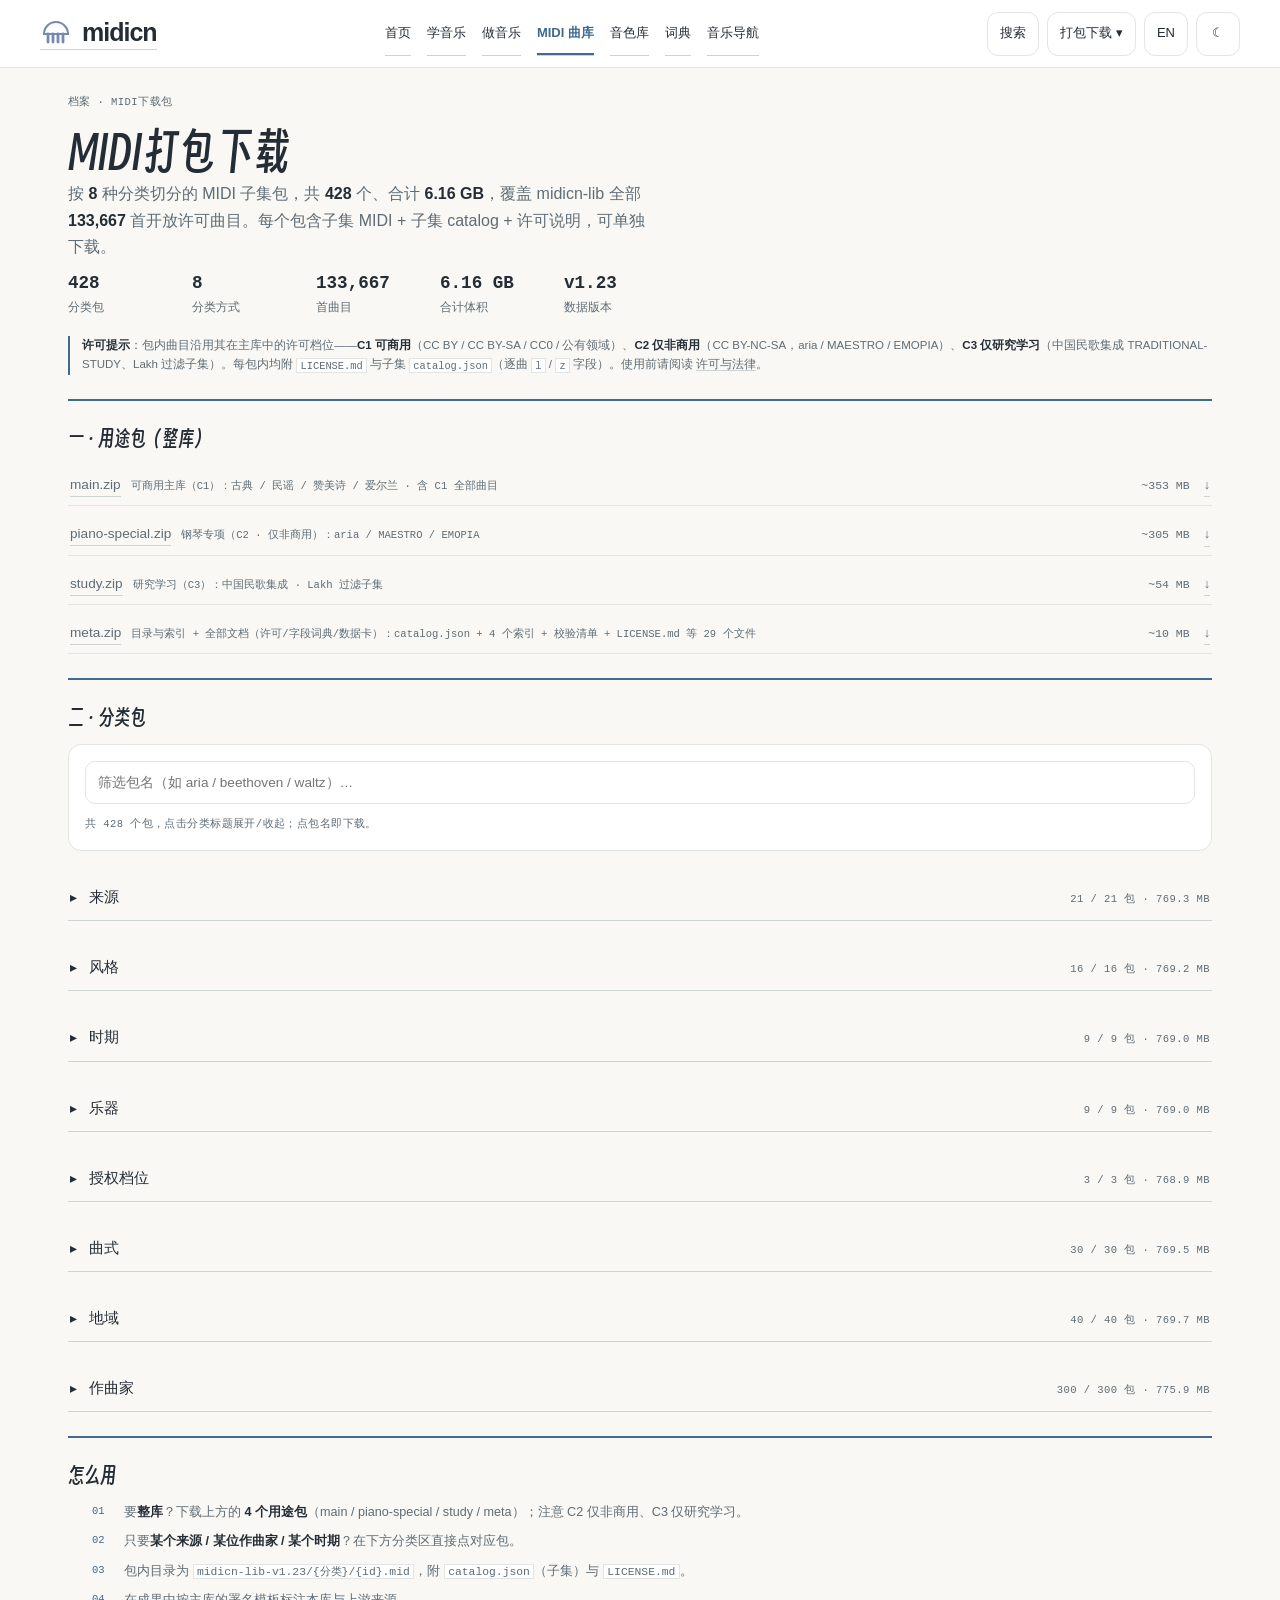
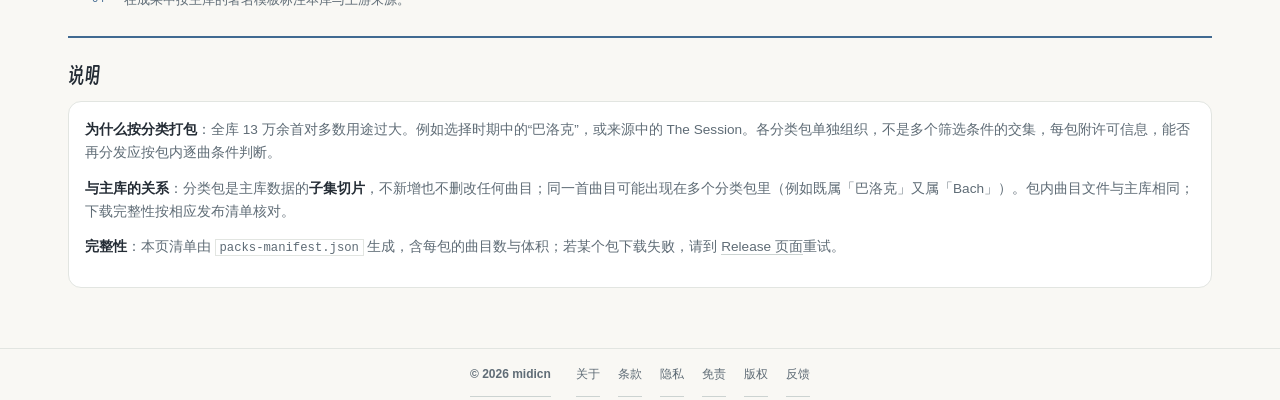
==== commit 6600ad70: "Refine shared compact UI, knowledge accuracy and feedback (core 1.5.0)" ====
--- a/index.html
+++ b/index.html
@@ -1,12 +1,12 @@
 <!doctype html>
 <html lang="zh-Hans" data-site="zip" data-lang="zh" data-design="v6" data-ui="clean" data-page="download" style="--site-accent:#6995bd;--site-text:#416a91">
 <head><meta charset="utf-8"><meta name="viewport" content="width=device-width,initial-scale=1,viewport-fit=cover">
-<title>midicn-lib 维度包下载 · 428 个包 / 8 个维度</title><meta name="description" content="midicn-lib 维度包下载：4 个用途包（main / piano-special / study / meta）+ 428 个维度包，按来源、风格、时期、乐器、授权档位、曲式、地域、作曲家切分，共 133,667 首开放许可 MIDI。">
+<title>MIDI打包下载 · 按用途与分类选择</title><meta name="description" content="按来源、作曲家、时期、风格等选择MIDI下载包，核对包内曲目、文件和逐项使用条件。">
 <link rel="canonical" href="https://zip.midicn.com/">
-<meta property="og:title" content="midicn-lib 维度包下载 · 428 个包 / 8 个维度"><meta property="og:description" content="midicn-lib 维度包下载：4 个用途包（main / piano-special / study / meta）+ 428 个维度包，按来源、风格、时期、乐器、授权档位、曲式、地域、作曲家切分，共 133,667 首开放许可 MIDI。"><meta property="og:type" content="website"><meta property="og:url" content="https://zip.midicn.com/"><meta property="og:site_name" content="midicn · 打包下载"><meta property="og:locale" content="zh_CN"><meta property="og:image" content="https://zip.midicn.com/assets/og.png"><meta name="twitter:card" content="summary_large_image">
-<meta property="og:image:width" content="1200"><meta property="og:image:height" content="630"><meta property="og:image:alt" content="midicn · 打包下载"><meta name="twitter:title" content="midicn-lib 维度包下载 · 428 个包 / 8 个维度"><meta name="twitter:description" content="midicn-lib 维度包下载：4 个用途包（main / piano-special / study / meta）+ 428 个维度包，按来源、风格、时期、乐器、授权档位、曲式、地域、作曲家切分，共 133,667 首开放许可 MIDI。"><meta name="twitter:image" content="https://zip.midicn.com/assets/og.png">
+<meta property="og:title" content="MIDI打包下载 · 按用途与分类选择"><meta property="og:description" content="按来源、作曲家、时期、风格等选择MIDI下载包，核对包内曲目、文件和逐项使用条件。"><meta property="og:type" content="website"><meta property="og:url" content="https://zip.midicn.com/"><meta property="og:site_name" content="midicn · 打包下载"><meta property="og:locale" content="zh_CN"><meta property="og:image" content="https://zip.midicn.com/assets/og.png"><meta name="twitter:card" content="summary_large_image">
+<meta property="og:image:width" content="1200"><meta property="og:image:height" content="630"><meta property="og:image:alt" content="midicn · 打包下载"><meta name="twitter:title" content="MIDI打包下载 · 按用途与分类选择"><meta name="twitter:description" content="按来源、作曲家、时期、风格等选择MIDI下载包，核对包内曲目、文件和逐项使用条件。"><meta name="twitter:image" content="https://zip.midicn.com/assets/og.png">
 <meta name="theme-color" content="#6995bd"><link rel="manifest" href="manifest.json"><link rel="apple-touch-icon" href="assets/core/icons/icon-192.png"><link rel="icon" href="[data-uri]">
-<script>(()=>{try{const a=document.cookie.split(';').map(x=>x.trim()).filter(x=>x.startsWith('midicn-theme=')).pop();const v=a?a.split('=')[1]:localStorage.getItem('midicn-theme');if(v==='light'||v==='dark')document.documentElement.dataset.theme=v}catch{}})();</script><link rel="preload" as="font" type="font/woff2" href="assets/fonts/p.0d0d25cdf1.0b591f7c36c6.woff2" crossorigin><style>@font-face{font-family:"Smiley Sans";src:url("assets/fonts/p.0d0d25cdf1.0b591f7c36c6.woff2") format("woff2");font-display:swap}</style><link rel="stylesheet" href="assets/ui/base.498b1943d78c.css"><link rel="stylesheet" href="assets/ui/zip-index.702d8402fb73.css"><script type="application/ld+json">{"@context":"https://schema.org","@type":"WebPage","name":"midicn-lib 维度包下载 · 428 个包 / 8 个维度","description":"midicn-lib 维度包下载：4 个用途包（main / piano-special / study / meta）+ 428 个维度包，按来源、风格、时期、乐器、授权档位、曲式、地域、作曲家切分，共 133,667 首开放许可 MIDI。","url":"https://zip.midicn.com/","inLanguage":"zh"}</script></head>
+<script>(()=>{try{const a=document.cookie.split(';').map(x=>x.trim()).filter(x=>x.startsWith('midicn-theme=')).pop();const v=a?a.split('=')[1]:localStorage.getItem('midicn-theme');if(v==='light'||v==='dark')document.documentElement.dataset.theme=v}catch{}})();</script><link rel="preload" as="font" type="font/woff2" href="assets/fonts/p.c93c035634.078877ec7039.woff2" crossorigin><style>@font-face{font-family:"Smiley Sans";src:url("assets/fonts/p.c93c035634.078877ec7039.woff2") format("woff2");font-display:swap}</style><link rel="stylesheet" href="assets/ui/base.4ad7340feef4.css"><link rel="stylesheet" href="assets/ui/zip-index.702d8402fb73.css"><script type="application/ld+json">{"@context":"https://schema.org","@type":"WebPage","name":"MIDI打包下载 · 按用途与分类选择","description":"按来源、作曲家、时期、风格等选择MIDI下载包，核对包内曲目、文件和逐项使用条件。","url":"https://zip.midicn.com/","inLanguage":"zh"}</script></head>
 <body><a class="skip-link" href="#main" data-zh="跳至正文" data-en="Skip to content">跳至正文</a>
 <header class="site-header">
 <a class="site-brand" href="https://home.midicn.com/" data-zh-href="https://home.midicn.com/" data-en-href="https://home.midicn.com/en/" aria-label="midicn"><span class="jf-stack"><svg viewBox="0 0 32 32" width="32" height="32" class="jf jf-idle" aria-hidden="true"><path d="M4 17A12 12 0 0 1 28 17Z" fill="none" stroke="var(--accent)" stroke-width="2.1"/><path d="M8 17V25.0" stroke="var(--accent)" stroke-width="2.8" stroke-linecap="round" fill="none"/><path d="M13 17V25.0" stroke="var(--accent)" stroke-width="2.8" stroke-linecap="round" fill="none"/><path d="M18 17V25.0" stroke="var(--accent)" stroke-width="2.8" stroke-linecap="round" fill="none"/><path d="M23 17V25.0" stroke="var(--accent)" stroke-width="2.8" stroke-linecap="round" fill="none"/></svg></span><b>midicn</b></a>
@@ -14,8 +14,8 @@
 <div class="site-actions"><a class="site-search" href="https://home.midicn.com/search/" data-zh-href="https://home.midicn.com/search/" data-en-href="https://home.midicn.com/en/search/" data-zh="搜索" data-en="Search">搜索</a>
 <div class="site-switcher"><button id="navmenu-btn" type="button" aria-expanded="false" aria-controls="navmenu-panel" data-zh="打包下载 ▾" data-en="Packs ▾" data-zh-label="切换分站" data-en-label="Choose a site" aria-label="切换分站">打包下载 ▾</button><nav id="navmenu-panel" class="site-menu" hidden aria-label="全部分站"><a href="https://home.midicn.com/" data-zh="首页" data-en="Home" data-zh-href="https://home.midicn.com/" data-en-href="https://home.midicn.com/en/"><span class="site-dot" style="--dot:#d9795c" aria-hidden="true"></span><span data-label>首页</span></a><a href="https://nav.midicn.com/" data-zh="音乐导航" data-en="Directory" data-zh-href="https://nav.midicn.com/" data-en-href="https://nav.midicn.com/"><span class="site-dot" style="--dot:#5caaa0" aria-hidden="true"></span><span data-label>音乐导航</span></a><a href="https://ai.midicn.com/" data-zh="AI做音乐" data-en="AI Music" data-zh-href="https://ai.midicn.com/" data-en-href="https://ai.midicn.com/en/"><span class="site-dot" style="--dot:#cb7993" aria-hidden="true"></span><span data-label>AI做音乐</span></a><a href="https://prod.midicn.com/" data-zh="音频" data-en="Audio" data-zh-href="https://prod.midicn.com/" data-en-href="https://prod.midicn.com/en/"><span class="site-dot" style="--dot:#61a9b2" aria-hidden="true"></span><span data-label>音频</span></a><a href="https://hist.midicn.com/" data-zh="音乐史" data-en="Music History" data-zh-href="https://hist.midicn.com/" data-en-href="https://hist.midicn.com/en/"><span class="site-dot" style="--dot:#c49a51" aria-hidden="true"></span><span data-label>音乐史</span></a><a href="https://theo.midicn.com/" data-zh="乐理" data-en="Theory" data-zh-href="https://theo.midicn.com/" data-en-href="https://theo.midicn.com/en/"><span class="site-dot" style="--dot:#9381c6" aria-hidden="true"></span><span data-label>乐理</span></a><a href="https://inst.midicn.com/" data-zh="乐器" data-en="Instruments" data-zh-href="https://inst.midicn.com/" data-en-href="https://inst.midicn.com/en/"><span class="site-dot" style="--dot:#7b9d68" aria-hidden="true"></span><span data-label>乐器</span></a><a href="https://gloss.midicn.com/" data-zh="词典" data-en="Dictionary" data-zh-href="https://gloss.midicn.com/" data-en-href="https://gloss.midicn.com/en/"><span class="site-dot" style="--dot:#a484ae" aria-hidden="true"></span><span data-label>词典</span></a><a href="https://lib.midicn.com/" data-zh="MIDI音乐库" data-en="MIDI Library" data-zh-href="https://lib.midicn.com/" data-en-href="https://lib.midicn.com/"><span class="site-dot" style="--dot:#c28a55" aria-hidden="true"></span><span data-label>MIDI音乐库</span></a><a href="https://mid.midicn.com/" data-zh="MIDI下载" data-en="MIDI Downloads" data-zh-href="https://mid.midicn.com/" data-en-href="https://mid.midicn.com/"><span class="site-dot" style="--dot:#5ca69c" aria-hidden="true"></span><span data-label>MIDI下载</span></a><a href="https://zip.midicn.com/" data-zh="打包下载" data-en="Packs" data-zh-href="https://zip.midicn.com/" data-en-href="https://zip.midicn.com/" aria-current="page"><span class="site-dot" style="--dot:#6995bd" aria-hidden="true"></span><span data-label>打包下载</span></a><a href="https://sf.midicn.com/" data-zh="音色库" data-en="SoundFonts" data-zh-href="https://sf.midicn.com/" data-en-href="https://sf.midicn.com/"><span class="site-dot" style="--dot:#818aca" aria-hidden="true"></span><span data-label>音色库</span></a></nav></div>
 <button id="lang" type="button" data-zh-label="切换语言" data-en-label="Switch language" aria-label="切换语言">EN</button><button id="theme" type="button" aria-label="切换明暗">☾</button></div></header><main id="main" class="doc wide" tabindex="-1">
-  <p class="meta" data-zh="档案 · 维度包" data-en="ARCHIVE · DIMENSION PACKS">档案 · 维度包</p>
-  <h1 data-zh="维度包下载" data-en="Dimension packs">维度包下载</h1>
+  <p class="meta" data-zh="档案 · MIDI下载包" data-en="ARCHIVE · MIDI PACKS">档案 · MIDI下载包</p>
+  <h1 data-zh="MIDI打包下载" data-en="MIDI pack downloads">MIDI打包下载</h1>
   <p class="lede" id="lede"></p>
   <div class="stat" id="stat"></div>
 
@@ -25,7 +25,7 @@
   <div class="stitle"><h2 data-zh="一 · 用途包（整库）" data-en="1 · Usage packs (whole library)">一 · 用途包（整库）</h2></div>
   <ul class="plist" id="usagePacks"></ul>
 
-  <div class="stitle"><h2 data-zh="二 · 维度包" data-en="2 · Dimension packs">二 · 维度包</h2></div>
+  <div class="stitle"><h2 data-zh="二 · 分类包" data-en="2 · Category packs">二 · 分类包</h2></div>
 
   <div class="panel filterbox" style="margin:var(--s3) 0 var(--s5)">
     <div class="panel-bd">
@@ -46,5 +46,5 @@
   <div class="panel"><div class="panel-bd" id="about"></div></div>
 </main><p id="midicn-status" role="status" aria-live="polite"></p>
 <nav class="site-bottom-nav" aria-label="Mobile navigation"><a href="https://home.midicn.com/" data-zh="首页" data-en="Home" data-zh-href="https://home.midicn.com/" data-en-href="https://home.midicn.com/en/">首页</a><a href="https://home.midicn.com/learn/" data-zh-href="https://home.midicn.com/learn/" data-en-href="https://home.midicn.com/en/learn/" data-zh="学习" data-en="Learn">学习</a><a href="https://home.midicn.com/make/" data-zh-href="https://home.midicn.com/make/" data-en-href="https://home.midicn.com/en/make/" data-zh="制作" data-en="Make">制作</a><a href="https://lib.midicn.com/" data-zh="MIDI库" data-en="MIDI" data-zh-href="https://lib.midicn.com/" data-en-href="https://lib.midicn.com/" aria-current="page">MIDI库</a><a href="https://sf.midicn.com/" data-zh="音色库" data-en="Sounds" data-zh-href="https://sf.midicn.com/" data-en-href="https://sf.midicn.com/">音色库</a><a href="https://nav.midicn.com/" data-zh="导航" data-en="Nav" data-zh-href="https://nav.midicn.com/" data-en-href="https://nav.midicn.com/">导航</a></nav><footer class="site-footer"><div class="footer-ad" data-footer-ad hidden><span class="footer-ad-label" data-zh="广告" data-en="Advertisement">广告</span>
-<ins class="adsbygoogle" style="display:block" data-ad-client="ca-pub-0088997035636558" data-ad-slot="1813332933" data-ad-format="auto" data-full-width-responsive="true"></ins></div><div class="footer-line" data-locale="zh"><a class="footer-brand" href="https://home.midicn.com/">© 2026 midicn</a><nav aria-label="法律声明"><a class="footer-secondary" href="https://home.midicn.com/about/">关于</a><a href="https://home.midicn.com/legal/data/terms/">条款</a><a href="https://home.midicn.com/legal/privacy/">隐私</a><a href="https://home.midicn.com/legal/data/disclaimer/">免责</a><a href="https://home.midicn.com/legal/data/copyright/">版权</a><a class="footer-secondary" href="https://github.com/midicn/home/issues" rel="noopener">反馈</a></nav></div><div class="footer-line" data-locale="en" hidden><a class="footer-brand" href="https://home.midicn.com/en/">© 2026 midicn</a><nav aria-label="Legal"><a class="footer-secondary" href="https://home.midicn.com/en/about/">About</a><a href="https://home.midicn.com/en/legal/data/terms/">Terms</a><a href="https://home.midicn.com/en/legal/privacy/">Privacy</a><a href="https://home.midicn.com/en/legal/data/disclaimer/">Notice</a><a href="https://home.midicn.com/en/legal/data/copyright/">Rights</a><a class="footer-secondary" href="https://github.com/midicn/home/issues" rel="noopener">Feedback</a></nav></div><div class="page-metadata" hidden aria-hidden="true"><p id="footNote"></p><p id="footLic"></p><p id="footLegal"></p></div><noscript><nav class="no-script-sites" aria-label="All sites"><a href="https://nav.midicn.com/" data-zh="音乐导航" data-en="Directory" data-zh-href="https://nav.midicn.com/" data-en-href="https://nav.midicn.com/">音乐导航</a><a href="https://lib.midicn.com/" data-zh="MIDI音乐库" data-en="MIDI Library" data-zh-href="https://lib.midicn.com/" data-en-href="https://lib.midicn.com/">MIDI音乐库</a><a href="https://mid.midicn.com/" data-zh="MIDI下载" data-en="MIDI Downloads" data-zh-href="https://mid.midicn.com/" data-en-href="https://mid.midicn.com/">MIDI下载</a><a href="https://zip.midicn.com/" data-zh="打包下载" data-en="Packs" data-zh-href="https://zip.midicn.com/" data-en-href="https://zip.midicn.com/">打包下载</a><a href="https://sf.midicn.com/" data-zh="音色库" data-en="SoundFonts" data-zh-href="https://sf.midicn.com/" data-en-href="https://sf.midicn.com/">音色库</a><a href="https://home.midicn.com/" data-zh="首页" data-en="Home" data-zh-href="https://home.midicn.com/" data-en-href="https://home.midicn.com/en/">首页</a><a href="https://gloss.midicn.com/" data-zh="词典" data-en="Dictionary" data-zh-href="https://gloss.midicn.com/" data-en-href="https://gloss.midicn.com/en/">词典</a><a href="https://hist.midicn.com/" data-zh="音乐史" data-en="Music History" data-zh-href="https://hist.midicn.com/" data-en-href="https://hist.midicn.com/en/">音乐史</a><a href="https://theo.midicn.com/" data-zh="乐理" data-en="Theory" data-zh-href="https://theo.midicn.com/" data-en-href="https://theo.midicn.com/en/">乐理</a><a href="https://inst.midicn.com/" data-zh="乐器" data-en="Instruments" data-zh-href="https://inst.midicn.com/" data-en-href="https://inst.midicn.com/en/">乐器</a><a href="https://prod.midicn.com/" data-zh="音频" data-en="Audio" data-zh-href="https://prod.midicn.com/" data-en-href="https://prod.midicn.com/en/">音频</a><a href="https://ai.midicn.com/" data-zh="AI做音乐" data-en="AI Music" data-zh-href="https://ai.midicn.com/" data-en-href="https://ai.midicn.com/en/">AI做音乐</a></nav></noscript></footer>
-<script type="application/json" id="midicn-config">{"site":"zip","core":"1.4.0","locale":"zh","localeMode":"inline","serviceWorker":"sw.js","midiLocator":"data/midi-locator.json","midiOrigins":["https://mid.midicn.com","https://zip.midicn.com","https://lib.midicn.com"],"advertising":{"enabled":true,"client":"ca-pub-0088997035636558","slot":"1813332933","host":"zip.midicn.com"}}</script><script defer src="assets/ui/runtime.81408745fe46.js"></script><script defer src="assets/ui/zip-index.2b72ee456ccf.js"></script></body></html>
+<ins class="adsbygoogle" style="display:block" data-ad-client="ca-pub-0088997035636558" data-ad-slot="1813332933" data-ad-format="auto" data-full-width-responsive="true"></ins></div><div class="footer-line" data-locale="zh"><a class="footer-brand" href="https://home.midicn.com/">© 2026 midicn</a><nav aria-label="法律声明"><a class="footer-secondary" href="https://home.midicn.com/about/">关于</a><a href="https://home.midicn.com/legal/data/terms/">条款</a><a href="https://home.midicn.com/legal/privacy/">隐私</a><a href="https://home.midicn.com/legal/data/disclaimer/">免责</a><a href="https://home.midicn.com/legal/data/copyright/">版权</a><a class="footer-feedback" data-feedback href="https://github.com/midicn/midi-library/issues" rel="noopener">反馈</a></nav></div><div class="footer-line" data-locale="en" hidden><a class="footer-brand" href="https://home.midicn.com/en/">© 2026 midicn</a><nav aria-label="Legal"><a class="footer-secondary" href="https://home.midicn.com/en/about/">About</a><a href="https://home.midicn.com/en/legal/data/terms/">Terms</a><a href="https://home.midicn.com/en/legal/privacy/">Privacy</a><a href="https://home.midicn.com/en/legal/data/disclaimer/">Notice</a><a href="https://home.midicn.com/en/legal/data/copyright/">Rights</a><a class="footer-feedback" data-feedback href="https://github.com/midicn/midi-library/issues" rel="noopener">Feedback</a></nav></div><div class="page-metadata" hidden aria-hidden="true"><p id="footNote"></p><p id="footLic"></p><p id="footLegal"></p></div><noscript><nav class="no-script-sites" aria-label="All sites"><a href="https://nav.midicn.com/" data-zh="音乐导航" data-en="Directory" data-zh-href="https://nav.midicn.com/" data-en-href="https://nav.midicn.com/">音乐导航</a><a href="https://lib.midicn.com/" data-zh="MIDI音乐库" data-en="MIDI Library" data-zh-href="https://lib.midicn.com/" data-en-href="https://lib.midicn.com/">MIDI音乐库</a><a href="https://mid.midicn.com/" data-zh="MIDI下载" data-en="MIDI Downloads" data-zh-href="https://mid.midicn.com/" data-en-href="https://mid.midicn.com/">MIDI下载</a><a href="https://zip.midicn.com/" data-zh="打包下载" data-en="Packs" data-zh-href="https://zip.midicn.com/" data-en-href="https://zip.midicn.com/">打包下载</a><a href="https://sf.midicn.com/" data-zh="音色库" data-en="SoundFonts" data-zh-href="https://sf.midicn.com/" data-en-href="https://sf.midicn.com/">音色库</a><a href="https://home.midicn.com/" data-zh="首页" data-en="Home" data-zh-href="https://home.midicn.com/" data-en-href="https://home.midicn.com/en/">首页</a><a href="https://gloss.midicn.com/" data-zh="词典" data-en="Dictionary" data-zh-href="https://gloss.midicn.com/" data-en-href="https://gloss.midicn.com/en/">词典</a><a href="https://hist.midicn.com/" data-zh="音乐史" data-en="Music History" data-zh-href="https://hist.midicn.com/" data-en-href="https://hist.midicn.com/en/">音乐史</a><a href="https://theo.midicn.com/" data-zh="乐理" data-en="Theory" data-zh-href="https://theo.midicn.com/" data-en-href="https://theo.midicn.com/en/">乐理</a><a href="https://inst.midicn.com/" data-zh="乐器" data-en="Instruments" data-zh-href="https://inst.midicn.com/" data-en-href="https://inst.midicn.com/en/">乐器</a><a href="https://prod.midicn.com/" data-zh="音频" data-en="Audio" data-zh-href="https://prod.midicn.com/" data-en-href="https://prod.midicn.com/en/">音频</a><a href="https://ai.midicn.com/" data-zh="AI做音乐" data-en="AI Music" data-zh-href="https://ai.midicn.com/" data-en-href="https://ai.midicn.com/en/">AI做音乐</a></nav></noscript></footer>
+<script type="application/json" id="midicn-config">{"site":"zip","core":"1.5.0","locale":"zh","localeMode":"inline","serviceWorker":"sw.js","midiLocator":"data/midi-locator.json","midiOrigins":["https://mid.midicn.com","https://zip.midicn.com","https://lib.midicn.com"],"advertising":{"enabled":true,"client":"ca-pub-0088997035636558","slot":"1813332933","host":"zip.midicn.com"}}</script><script defer src="assets/ui/runtime.81408745fe46.js"></script><script defer src="assets/ui/zip-index.4206c5e755ce.js"></script></body></html>
--- a/assets/ui/base.4ad7340feef4.css
+++ b/assets/ui/base.4ad7340feef4.css
@@ -0,0 +1 @@
+@layer reset,tokens,base,components,layouts,utilities;@layer base{:root{color-scheme:light dark;--ink:#0B0B0C;--ink:light-dark(#F7F4EE,#0B0B0C);--ink-2:#111113;--ink-2:light-dark(#FFFFFF,#111113);--ink-3:#17171A;--ink-3:light-dark(#F1EDE5,#17171A);--ink-4:#0E0E10;--ink-4:light-dark(#FAF8F4,#0E0E10);--rule:#242427;--rule:light-dark(#D9D3C7,#242427);--rule-2:#343439;--rule-2:light-dark(#BDB5A5,#343439);--paper:#F2EEE6;--paper:light-dark(#16161A,#F2EEE6);--paper-2:#A9A49B;--paper-2:light-dark(#5A564E,#A9A49B);--paper-3:#6E6A64;--paper-3:light-dark(#6E6A64,#807B72);--vermilion:#CE4A32;--vermilion:light-dark(#A93A24,#CE4A32);--gold:#C9A227;--gold:light-dark(#8A6F10,#C9A227);--jade:#5E9E7E;--jade:light-dark(#2F6B50,#5E9E7E);--slate:#7A8AA3;--slate:light-dark(#4C5A70,#7A8AA3);--ok:light-dark(#1B7A4C,#58D48A);--study:light-dark(#1F5FA8,#5A9BD8);--doubt:light-dark(#9A6213,#E8A33D);--warn:light-dark(#C0452A,#FF7A5C);--stop:light-dark(#B32E2E,#E45A5A);--vermilion-soft:rgba(206,74,50,.14);--vermilion-soft:light-dark(rgba(169,58,36,.1),rgba(206,74,50,.14));--vermilion-line:rgba(206,74,50,.45);--vermilion-line:light-dark(rgba(169,58,36,.4),rgba(206,74,50,.45));--gold-soft:rgba(201,162,39,.14);--gold-soft:light-dark(rgba(138,111,16,.1),rgba(201,162,39,.14));--jade-soft:rgba(94,158,126,.14);--jade-soft:light-dark(rgba(47,107,80,.1),rgba(94,158,126,.14));--accent-h:18;--accent-c:.16;--accent:oklch(.58 var(--accent-c) var(--accent-h));--accent:light-dark(oklch(.58 var(--accent-c,.16) var(--accent-h)),oklch(.8 var(--accent-c,.15) var(--accent-h)));--accent-soft:oklch(.58 var(--accent-c,.16) var(--accent-h) / .14);--accent-soft:light-dark(oklch(.58 var(--accent-c,.16) var(--accent-h) / .12),oklch(.8 var(--accent-c,.15) var(--accent-h) / .16));--on-accent:light-dark(#FFF8F4,#1A0A06);--n0:light-dark(#FBF8F1,#08080B);--n1:light-dark(#FFFFFF,#12121A);--n2:light-dark(#F4F0E6,#1A1A25);--n3:light-dark(#E4DECF,#242432);--n4:light-dark(#CFC7B2,#32323F);--n5:light-dark(#B3AA93,#4A4A5A);--n6:light-dark(#8F8875,#6C6C80);--n7:light-dark(#6E6857,#8E8EA3);--n8:light-dark(#524D3F,#B4B4C6);--n9:light-dark(#38342A,#D6D6E2);--n10:light-dark(#211E17,#EFEFE8);--n11:light-dark(#12100B,#F7F6F1);--serif:"Songti SC","Source Han Serif SC","Noto Serif SC",Georgia,"Times New Roman",serif;--sans:-apple-system,BlinkMacSystemFont,"Segoe UI","PingFang SC","Hiragino Sans GB","Microsoft YaHei",Roboto,sans-serif;--mono:ui-monospace,SFMono-Regular,"SF Mono",Menlo,Consolas,monospace;--fs-10:clamp(10px,.62rem,11px);--fs-11:clamp(10.5px,.66rem,11.5px);--fs-12:clamp(11.5px,.72rem,12.5px);--fs-13:clamp(12.5px,.79rem,13.5px);--fs-14:clamp(13.5px,.85rem,14.5px);--fs-16:clamp(15px,.95rem,16.5px);--fs-20:clamp(17px,1.1rem,20px);--fs-26:clamp(20px,1.6vw,26px);--fs-34:clamp(24px,2.6vw,34px);--fs-38:clamp(28px,3.2vw,38px);--fs-46:clamp(28px,4vw,46px);--lh-tight:1.2;--lh-body:1.68;--s1:4px;--s2:8px;--s3:12px;--s4:16px;--s5:24px;--s6:32px;--s7:48px;--s8:64px;--r-1:8px;--r-2:16px;--r-3:26px;--r-full:999px;--r:var(--r-1);--r-lg:var(--r-2);--shadow-1:0 1px 0 light-dark(rgba(90,70,30,.1),rgba(0,0,0,.35)),0 10px 24px -16px oklch(.6 .1 var(--accent-h) / .45);--shadow-2:0 2px 0 light-dark(rgba(90,70,30,.08),rgba(0,0,0,.3)),0 20px 44px -22px oklch(.6 .12 var(--accent-h) / .55);--wrap:min(92vw,1560px);--wrap-wide:var(--wrap);--wrap-read:var(--wrap);--gutter:clamp(var(--s4),2.5vw,var(--s6));--z-hdr:20;--z-play:30;--z-pop:40;--hdr:56px;--play:68px;--tap:44px;--sa-t:env(safe-area-inset-top,0px);--sa-b:env(safe-area-inset-bottom,0px);--sa-l:env(safe-area-inset-left,0px);--sa-r:env(safe-area-inset-right,0px);--t:.15s linear}:root[data-theme=light]{color-scheme:light}:root[data-theme=dark]{color-scheme:dark}@media(prefers-reduced-motion:reduce){:root{--t:.01s}}.jf-t1{stroke:var(--jf-1)}.jf-t2{stroke:var(--jf-2)}.jf-t3{stroke:var(--jf-3)}.jf-t4{stroke:var(--jf-4)}.jf-w1{stroke:var(--jf-1)}.jf-w4{stroke:var(--jf-4)}.jf-dome{fill:var(--jf-dome)}.jf-dome-n{fill:color-mix(in oklab,var(--jf-dome) 22%,var(--n6))}.jf-dome-d{fill:color-mix(in oklab,var(--jf-dome) 12%,var(--n4))}.jf-mute{stroke:color-mix(in oklab,var(--jf-dome) 45%,var(--n6))}.jf-n{stroke:var(--n6)}.jf-n4{stroke:var(--n4)}.jf-doubt{stroke:var(--doubt)}.jf-dim{stroke:var(--jf-dome);stroke-opacity:.55}.jf-stack{display:inline-flex;position:relative;line-height:0;flex:none}.jf-stack .jf{display:none}.jf-stack .jf-idle{display:block}.jf-stack .jf-playing,.jf-stack .jf-loading,.jf-stack .jf-done,.jf-stack .jf-hint{position:absolute;top:0;left:0}:root[data-jf=playing] .jf-stack .jf-idle{visibility:hidden}:root[data-jf=playing] .jf-stack .jf-playing{display:block}:root[data-jf=loading] .jf-stack .jf-idle{visibility:hidden}:root[data-jf=loading] .jf-stack .jf-loading{display:block}:root[data-jf=hint] .jf-stack .jf-idle{visibility:hidden}:root[data-jf=hint] .jf-stack .jf-hint{display:block}:root[data-jf=done] .jf-stack .jf-idle{visibility:hidden}:root[data-jf=done] .jf-stack .jf-done{display:block}@media(prefers-reduced-motion:no-preference){:root[data-jf=playing] .jf-stack .jf-playing path:nth-of-type(odd){animation:jf-swim 1.6s ease-in-out infinite alternate}@keyframes jf-swim{0%{transform:translateY(-.6px)}to{transform:translateY(.6px)}}}*{box-sizing:border-box;margin:0;padding:0}html{-webkit-text-size-adjust:100%;scroll-behavior:smooth}body{background:var(--ink);color:var(--paper);font-family:var(--sans);font-size:var(--fs-14);line-height:var(--lh-body);-webkit-font-smoothing:antialiased;overflow-x:hidden}a{color:inherit;text-decoration:none;border-bottom:1px solid var(--rule-2);transition:border-color var(--t),color var(--t)}a:hover{border-bottom-color:var(--vermilion);color:var(--vermilion)}button,input,select{font:inherit;color:inherit}button{background:none;border:0;cursor:pointer}:focus-visible{outline:2px solid var(--vermilion);outline-offset:2px}img,svg{display:block;max-width:100%}::selection{background:var(--vermilion);color:#fff}code,kbd{font-family:var(--mono);font-size:.9em;background:var(--ink-4);border:1px solid var(--rule);padding:.05em .3em}pre{background:var(--ink-4);border:1px solid var(--rule);padding:var(--s4);overflow-x:auto;font-family:var(--mono);font-size:var(--fs-12);line-height:1.8;margin:var(--s3) 0 var(--s5)}pre code{background:none;border:0;padding:0}h1,h2,h3{font-family:var(--serif);font-weight:600;letter-spacing:.01em;line-height:var(--lh-tight)}h1{font-size:var(--fs-34)}h2{font-size:var(--fs-26)}h3{font-size:var(--fs-16);font-family:var(--sans);font-weight:650;letter-spacing:0}p{color:var(--paper-2);margin-bottom:var(--s3)}strong,b{color:var(--paper);font-weight:650}.lede{font-family:var(--serif);font-size:var(--fs-16);line-height:1.78;color:var(--paper);max-width:100%}.lede em{font-style:normal;color:var(--vermilion)}.meta{font-family:var(--mono);font-size:var(--fs-11);color:var(--paper-3);letter-spacing:.04em}.num{font-family:var(--mono);font-variant-numeric:tabular-nums}.stitle{display:flex;align-items:baseline;gap:var(--s3);flex-wrap:wrap;padding-top:var(--s2);border-top:2px solid var(--vermilion);margin:var(--s5) 0 var(--s3)}.stitle h2{margin:0}.stitle .spacer{margin-left:auto}h1,h2,h3{text-wrap:balance}p,.lede{text-wrap:pretty}.lede{max-width:100%}.nav a,.btn,.axis,.langbtn,.dlchip,.dlmore,.fgrid a,.fgrid h4,.stitle h2,.stitle .meta,.tag,.lic,.pkg .pn,.pkg .pm,.sideitem .si-n,.hero-meta,.hero .kick,.crumbs span,.crumbs a{white-space:nowrap}.nav{flex-wrap:wrap;row-gap:var(--s2)}@media(max-width:1023px){.hbar{flex-wrap:wrap;height:auto;min-height:52px;padding-top:var(--s2);padding-bottom:var(--s2);row-gap:var(--s2)}.nav{margin-left:0;width:100%;order:9;gap:var(--s4)}}.wrap{width:100%;max-width:var(--wrap);margin:0 auto;padding:0 var(--gutter)}.wrap-read{max-width:var(--wrap-read)}body>header{position:sticky;top:0;z-index:var(--z-hdr);background:var(--ink);border-bottom:1px solid var(--rule)}.hbar{max-width:var(--wrap);margin:0 auto;height:var(--hdr);padding:0 var(--gutter);display:flex;align-items:center;gap:var(--s5)}.brand{display:flex;align-items:center;gap:var(--s2);border:0;flex:none}.brand svg{width:22px;height:22px;flex:none}.brand .jf-404 svg{width:32px;height:32px}.brand b{font-family:var(--serif);font-size:var(--fs-16);font-weight:600}.brand i{font-family:var(--mono);font-size:var(--fs-11);font-style:normal;color:var(--paper-3);margin-left:2px}.nav{display:flex;gap:var(--s5);font-size:var(--fs-13);margin-left:auto;flex-wrap:wrap}.nav a{border-bottom:1px solid transparent;padding-bottom:2px;color:var(--paper-2)}.nav a:hover{color:var(--paper);border-bottom-color:var(--rule-2)}.nav a.on{color:var(--paper);border-bottom-color:var(--vermilion)}.iconbtn{width:34px;height:34px;border:1px solid var(--rule);color:var(--paper-2);display:grid;place-items:center;transition:var(--t);flex:none}.iconbtn:hover{border-color:var(--vermilion);color:var(--vermilion)}.iconbtn svg{width:15px;height:15px;fill:currentColor}.langbtn{width:auto;padding:0 var(--s3);font-family:var(--mono);font-size:var(--fs-11)}#theme svg{fill:none;stroke:currentColor}#theme .i-sun{display:none}#theme .i-moon{display:block}@media(prefers-color-scheme:dark){:root:not([data-theme=light]) #theme .i-sun{display:block}:root:not([data-theme=light]) #theme .i-moon{display:none}}:root[data-theme=dark] #theme .i-sun{display:block}:root[data-theme=dark] #theme .i-moon{display:none}:root[data-theme=light] #theme .i-sun{display:none}:root[data-theme=light] #theme .i-moon{display:block}.kb-tabicons{position:absolute;width:0;height:0;overflow:hidden}.panel{border:1px solid var(--rule);background:var(--ink-2)}.panel-hd{display:flex;align-items:center;gap:var(--s3);padding:var(--s3) var(--s4);border-bottom:1px solid var(--rule);font-family:var(--serif);font-size:var(--fs-14)}.panel-bd{padding:var(--s3) var(--s4)}.tile{border:1px solid var(--rule);background:var(--ink-2);padding:var(--s3);transition:border-color var(--t),background var(--t);display:block}.tile:hover{border-color:var(--rule-2);background:var(--ink-3);border-bottom-color:var(--rule-2)}.tile.is-on{border-color:var(--vermilion);background:var(--vermilion-soft)}.dl{display:grid;grid-template-columns:auto minmax(0,1fr);gap:var(--s2) var(--s4);font-size:var(--fs-13)}.dl dt{color:var(--paper-3);white-space:nowrap;font-family:var(--mono);font-size:var(--fs-11);padding-top:2px}.dl dd{margin:0;color:var(--paper);word-break:break-word}table{width:100%;border-collapse:collapse;font-size:var(--fs-13)}th,td{text-align:left;padding:var(--s3);border-bottom:1px solid var(--rule);vertical-align:top}th{font-family:var(--mono);font-size:var(--fs-11);color:var(--paper-3);letter-spacing:.06em;font-weight:500;border-bottom-color:var(--rule-2);white-space:nowrap}td b{font-weight:600}.tw{width:100%;overflow-x:auto;-webkit-overflow-scrolling:touch}.lic{display:inline-flex;align-items:center;gap:var(--s2);font-family:var(--mono);font-size:var(--fs-11);white-space:nowrap;border:1px solid currentColor;padding:1px var(--s2);color:var(--paper-3)}.lic:before{content:"";width:6px;height:6px;background:currentColor;flex:none}.lic.c1{color:var(--jade)}.lic.c2{color:var(--gold)}.lic.c3{color:var(--slate)}.lic.no{color:var(--vermilion)}.lic.plain{border-color:var(--rule);color:var(--paper-3)}.btn{display:inline-flex;align-items:center;justify-content:center;gap:var(--s2);min-height:44px;padding:0 var(--s4);border:1px solid var(--rule-2);background:none;color:var(--paper);font-size:var(--fs-13);transition:var(--t)}.btn:hover{border-color:var(--vermilion);color:var(--vermilion)}.btn.primary{background:var(--vermilion);border-color:var(--vermilion);color:#fff}.btn.primary:hover{filter:brightness(1.08);color:#fff}.btn.ghost{border-color:transparent;color:var(--paper-2);padding:0 var(--s3)}.btn.ghost:hover{border-color:var(--rule);color:var(--paper)}.btn svg{width:14px;height:14px;fill:currentColor}.sig{display:flex;align-items:flex-end;gap:1px;height:24px}.sig i{flex:1;background:var(--rule-2);transition:background var(--t)}.tile:hover .sig i{background:var(--vermilion)}footer{margin-top:var(--s6);border-top:1px solid var(--rule);padding:var(--s4) 0 calc(var(--s4) + var(--sa-b))}.fnote{margin-top:var(--s6);padding-top:var(--s4);border-top:1px solid var(--rule);font-size:var(--fs-11);color:var(--paper-3);line-height:1.9}.fbar{display:flex;align-items:center;gap:var(--s2) var(--s4);flex-wrap:wrap;font-size:var(--fs-12);color:var(--paper-3)}.fbar b{font-family:var(--serif);font-size:var(--fs-13);color:var(--paper);font-weight:600}.fnav{display:flex;gap:var(--s3) var(--s4);flex-wrap:wrap}.fnav a{font-size:var(--fs-12);color:var(--paper-2);border-bottom:0}.fnav a:hover{color:var(--vermilion)}.flic{margin-left:auto;font-family:var(--mono);font-size:var(--fs-11);color:var(--paper-3)}.fnote{margin-top:var(--s3);padding-top:var(--s3);border-top:1px solid var(--rule);display:flex;gap:var(--s2) var(--s5);flex-wrap:wrap;justify-content:space-between;font-family:var(--mono);font-size:var(--fs-11);color:var(--paper-3)}.fnote a{color:var(--paper-3);border-bottom:0}.fnote a:hover{color:var(--vermilion)}.pkgs{display:grid;grid-template-columns:repeat(auto-fill,minmax(268px,1fr));gap:var(--s3)}.pkg{border:1px solid var(--rule);background:var(--ink-2);padding:var(--s4);display:flex;flex-direction:column;gap:var(--s2)}.pkg:hover{border-color:var(--rule-2)}.pkg .pn{font-family:var(--serif);font-size:var(--fs-16)}.pkg .pm{font-family:var(--mono);font-size:var(--fs-11);color:var(--paper-3)}.pkg .pd{font-size:var(--fs-12);color:var(--paper-2);line-height:1.7;flex:1}.pkg .dlbtn{align-self:flex-start;min-height:34px;padding:0 var(--s3);background:var(--vermilion);color:#fff;display:inline-flex;align-items:center;gap:var(--s2);font-size:var(--fs-12);border:0}.pkg .dlbtn:hover{filter:brightness(1.08);color:#fff}.pkg .dlbtn svg{width:13px;height:13px;fill:currentColor}.steps{counter-reset:s;list-style:none}.steps li{counter-increment:s;position:relative;padding-left:var(--s6);margin-bottom:var(--s3);font-size:var(--fs-13);color:var(--paper-2)}.steps li:before{content:counter(s,decimal-leading-zero);position:absolute;left:0;top:.1em;font-family:var(--mono);font-size:var(--fs-11);color:var(--vermilion)}.note{font-size:var(--fs-12);color:var(--paper-3);border-left:2px solid var(--vermilion);padding-left:var(--s3);margin:var(--s3) 0}main.doc.wide{max-width:var(--wrap)}main.doc{width:100%;max-width:var(--wrap);margin:0 auto;padding:var(--s5) var(--gutter) var(--s6)}main.doc h2{margin-top:var(--s4)}main.doc h3{margin-top:var(--s3)}main.doc ul,main.doc ol{margin:var(--s2) 0 var(--s3) var(--s5);color:var(--paper-2)}main.doc li{margin-bottom:var(--s2)}@media(max-width:640px){.hbar{height:52px;gap:var(--s3)}.nav{gap:var(--s3);font-size:var(--fs-12)}.hbar>.brand{min-height:44px}.hbar .kb-lang,.hbar .iconbtn{min-width:44px;min-height:44px}.hbar .kb-lang{display:inline-flex;align-items:center;justify-content:center}h1{font-size:var(--fs-26)}.pkgs{grid-template-columns:1fr}table{font-size:var(--fs-12)}th,td{padding:var(--s2)}}.morebtn{display:inline-flex;align-items:center;justify-content:center;gap:var(--s2);min-height:44px;padding:var(--s2) var(--s5);border:1px solid var(--rule-2);background:none;color:var(--paper);font-size:var(--fs-13);transition:var(--t);max-width:100%;white-space:normal;text-align:center;line-height:1.4}.morebtn:hover{border-color:var(--vermilion);color:var(--vermilion)}@media(max-width:640px){.morebtn{width:100%}}.morewrap{display:flex;justify-content:center;margin:var(--s5) 0}}@layer components{.kb-switch{display:flex;flex-wrap:wrap;gap:2px 4px;align-items:center;margin:0;padding:0;list-style:none;min-width:0}.kb-switch a{display:inline-block;padding:.28em .52em;font-size:var(--fs-12);line-height:1.35;border-radius:2px;text-decoration:none;white-space:nowrap;opacity:.62;transition:opacity .15s,background-color .15s}.kb-switch a:hover{opacity:1;background:color-mix(in srgb,currentColor 12%,transparent)}.kb-switch a[aria-current=page]{opacity:1;font-weight:500;box-shadow:inset 0 -2px 0 var(--accent, currentColor)}.kb-switch .kb-switch-sep{opacity:.22;padding:0 .15em;user-select:none}@media(max-width:1023px){.kb-switch{flex:1 1 100%;order:9;padding-top:var(--s1)}.kb-lang{margin-left:auto}}@media(max-width:640px){.kb-switch{gap:1px 2px}.kb-switch a{font-size:var(--fs-11);padding:.24em .38em;letter-spacing:0}.kb-switch .kb-switch-sep{padding:0 .05em}}.kb-lang{flex:0 0 auto;margin-left:var(--s3);padding:.26em .62em;font-size:var(--fs-12);line-height:1.4;border:1px solid var(--rule-2);border-radius:var(--r);text-decoration:none;opacity:.8;white-space:nowrap;transition:border-color var(--t),opacity var(--t)}.kb-lang:hover{border-color:var(--accent);opacity:1;text-decoration:none}.kb-suffix{opacity:.6;font-weight:400}.kb-suffix:before{content:"\b7";margin:0 .38em;opacity:.5}:root{--jf-1:#FF7C9E;--jf-2:#FF8B6E;--jf-3:#FFAE55;--jf-4:#FFD24E;--jf-dome:#FF8B6E }:root[data-site=home]{--jf-1:light-dark(#F34875,#FF7C9E);--jf-2:light-dark(#F1522B,#FF8B6E);--jf-3:light-dark(#CD710D,#FFAE55);--jf-4:light-dark(#AB830B,#FFD24E);--jf-dome:light-dark(#F1522B,#FF8B6E) }:root[data-site=hist]{--jf-1:light-dark(#B87D0C,#FFC24E);--jf-2:light-dark(#A2861C,#EBCB4E);--jf-3:light-dark(#7C912B,#BBD754);--jf-4:light-dark(#58982D,#8FD95E);--jf-dome:light-dark(#A2861C,#EBCB4E) }:root[data-site=theo]{--jf-1:light-dark(#494AF3,#8B8CFF);--jf-2:light-dark(#2B8CE3,#6FB6F5);--jf-3:light-dark(#2B8CE3,#6FB6F5);--jf-4:light-dark(#494AF3,#8B8CFF);--jf-dome:light-dark(#496FF3,#7E9BFF) }:root[data-site=inst]{--jf-1:light-dark(#69962B,#A6DB5E);--jf-2:light-dark(#319C4F,#6BD98A);--jf-3:light-dark(#29997D,#46D9B4);--jf-4:light-dark(#2996A0,#4CD0DC);--jf-dome:light-dark(#319C4F,#6BD98A) }:root[data-site=prod]{--jf-1:light-dark(#2A9A73,#4ED9A8);--jf-2:light-dark(#2796A6,#4CCDE0);--jf-3:light-dark(#338CE0,#5AA8F0);--jf-4:light-dark(#4960F3,#7A8CFF);--jf-dome:light-dark(#2796A6,#4CCDE0) }:root[data-site=gloss]{--jf-1:light-dark(#7E55E7,#9D7BF5);--jf-2:light-dark(#A05CE0,#B579EE);--jf-3:light-dark(#B762DB,#C778E8);--jf-4:light-dark(#D05AC8,#E074D8);--jf-dome:light-dark(#B762DB,#C778E8) }:root[data-site=ai]{--jf-1:light-dark(#DF51B5,#EE6FC8);--jf-2:light-dark(#F34489,#FF6FA8);--jf-3:light-dark(#F34949,#FF7C7C);--jf-4:light-dark(#DB680E,#FFA45C);--jf-dome:light-dark(#F34489,#FF6FA8) }:root[data-site=lib],:root[data-site=mid],:root[data-site=zip],:root[data-site=sf]{--jf-1:light-dark(#748AAE,#7C93B8);--jf-2:light-dark(#748AAE,#7C93B8);--jf-3:light-dark(#748AAE,#7C93B8);--jf-4:light-dark(#748AAE,#7C93B8);--jf-dome:light-dark(#748AAE,#7C93B8) }:root[data-site]{--accent:var(--jf-dome) }.kb-crumbs{display:flex;flex-wrap:wrap;align-items:center;gap:.3em;font-size:var(--fs-12);opacity:.7;margin:0 0 1.1rem}.kb-crumbs a{text-decoration:none;opacity:.85}.kb-crumbs a:hover{opacity:1;text-decoration:underline}.kb-crumbs .sep{opacity:.35}@media(min-width:1920px){:root{--wrap:min(92vw,1840px) }}@media(min-width:2560px){:root{--wrap:min(88vw,2120px) }}@supports (padding: max(0px)){.hbar{padding-top:var(--sa-t);padding-left:max(var(--gutter),var(--sa-l));padding-right:max(var(--gutter),var(--sa-r))}main.doc{padding-left:max(var(--gutter),var(--sa-l));padding-right:max(var(--gutter),var(--sa-r))}.footwrap{padding-left:max(var(--gutter),var(--sa-l));padding-right:max(var(--gutter),var(--sa-r));padding-bottom:calc(var(--s4) + var(--sa-b) + env(safe-area-inset-bottom,0px))}}header{transition:transform .22s ease}header.is-hidden{transform:translateY(-100%)}@media(min-width:1024px){header.is-hidden{transform:none}}@media(prefers-reduced-motion:reduce){header{transition:none}}a,button,summary,[role=button]{-webkit-tap-highlight-color:transparent;touch-action:manipulation}.kb-switch a:active{opacity:1;background:color-mix(in srgb,currentColor 18%,transparent)}.kb-lang:active{border-color:var(--accent);opacity:1}summary:active{opacity:.75}footer.foot{padding:0}.footwrap{width:100%;max-width:var(--wrap);margin:0 auto;padding:var(--s4) var(--gutter) calc(var(--s4) + var(--sa-b))}.footline{display:flex;flex-wrap:wrap;align-items:center;padding-bottom:var(--s3);margin-bottom:var(--s3);border-bottom:1px solid var(--rule)}.footnote{margin:0;font-size:var(--fs-12);line-height:1.9;color:var(--paper-3);max-width:96ch}.footnote a{color:var(--paper-2);border-bottom:1px solid var(--rule-2)}.footnote a:hover{color:var(--accent)}.footmeta{margin:var(--s3) 0 0;display:flex;flex-wrap:wrap;align-items:baseline;gap:.2em var(--s3);font-size:var(--fs-11);color:var(--paper-3)}.footlinks{display:inline-flex;flex-wrap:wrap;gap:.2em var(--s3)}.footlinks a{color:var(--paper-3);border-bottom:0}.footlinks a:hover{color:var(--accent)}.footcore{font-family:var(--mono);opacity:.72}.footcore:before{content:"\b7";margin-right:.45em;opacity:.6}.kb-toc{font-size:var(--fs-13);border-left:1px solid var(--rule);padding-left:.85rem}.kb-toc a{display:block;padding:.18em 0;text-decoration:none;opacity:.7}.kb-toc a:hover{opacity:1}:root[data-theme=light] .kb-toc{border-left-color:var(--rule)}.kb-tabs{display:none}@media(max-width:640px){:root{--tabs-h:calc(56px + var(--sa-b)) }.kb-switch{display:none}.kb-tabs{display:grid;grid-template-columns:repeat(8,1fr);gap:1px;position:fixed;left:0;right:0;bottom:0;z-index:var(--z-hdr);padding:6px 2px calc(6px + var(--sa-b));background:var(--ink-2);border-top:1px solid var(--rule)}.kb-tabs>a,.kb-tabs summary{display:grid;place-items:center;gap:1px;min-height:var(--tap);border-radius:var(--r-1);font-size:9.5px;line-height:1.1;text-decoration:none;color:var(--paper-2);background:none;border:0;cursor:pointer;font-family:inherit;letter-spacing:0;padding:3px 0}.kb-tabs>a svg{width:16px;height:16px;display:block;flex:none}.kb-tabs>a:hover,.kb-tabs summary:hover{color:var(--paper)}.kb-tabs>a[aria-current=page]{color:var(--accent);font-weight:650}.kb-tabs-more{position:relative}.kb-tabs-more[open]>summary{background:color-mix(in srgb,currentColor 12%,transparent);color:var(--paper)}.kb-tabs-sheet{position:absolute;bottom:calc(100% + var(--s2));left:0;right:0;background:var(--ink-2);border:1px solid var(--rule);border-radius:var(--r-2);padding:var(--s2);display:grid;grid-template-columns:1fr 1fr;gap:2px;max-height:min(56vh,420px);overflow:auto;box-shadow:0 -12px 32px -18px #0009}.kb-tabs-sheet a{display:grid;place-items:center;min-height:var(--tap);border-radius:var(--r-1);font-size:var(--fs-12);color:var(--paper-2);text-decoration:none}.kb-tabs-sheet a:hover{background:color-mix(in srgb,currentColor 12%,transparent);color:var(--paper)}.kb-tabs-sheet a[aria-current=page]{color:var(--accent);font-weight:650}main{padding-bottom:calc(var(--s6) + var(--tabs-h))}}@media(prefers-reduced-motion:reduce){.kb-tabs,.kb-tabs-sheet{transition:none}}}@layer components{html[data-design=v6]{--ink:light-dark(#FFF5E4,#1B1317);--ink-2:light-dark(#FFFCF4,#261A1F);--ink-3:light-dark(#FFE9C9,#33222A);--ink-4:light-dark(#FFF9EE,#2B1D23);--paper:light-dark(#241B17,#FFF3E6);--paper-2:light-dark(#5C4B3F,#C6B3A6);--paper-3:light-dark(#6F5B4A,#A9958A);--rule:light-dark(#D8C7AE,#4A383F);--rule-2:light-dark(#C3AE90,#5C454D);--v6-line:light-dark(#241B17,#FFF3E6);--v6-accent:var(--jf-1,var(--vermilion));--v6-accent-2:var(--jf-3,var(--gold));--v6-display:"Smiley Sans","Songti SC",serif;--v6-r:20px;--v6-shadow:0 5px 0 light-dark(rgba(36,27,23,.88),rgba(0,0,0,.62));--v6-shadow-sm:0 3px 0 light-dark(rgba(36,27,23,.88),rgba(0,0,0,.62));color-scheme:light dark}html[data-design=v6] body{background-color:var(--ink);background-image:radial-gradient(color-mix(in srgb,var(--v6-line) 7%,transparent) 1px,transparent 1.2px),radial-gradient(50% 36% at 86% 4%,color-mix(in srgb,var(--v6-accent) 10%,transparent),transparent 70%),radial-gradient(42% 34% at 4% 96%,color-mix(in srgb,var(--v6-accent-2) 9%,transparent),transparent 70%);background-size:24px 24px,auto,auto}html[data-design=v6] body>header{border-bottom:2px solid var(--v6-line);background:color-mix(in srgb,var(--ink) 92%,transparent)}html[data-design=v6] .brand b{font-family:var(--v6-display);font-size:22px;letter-spacing:.01em}html[data-design=v6] .brand i{font-size:10.5px}html[data-design=v6] .kb-switch a{border-radius:999px;padding:.32em .55em;opacity:.72}html[data-design=v6] .kb-switch a:hover{background:color-mix(in srgb,var(--v6-line) 10%,transparent);opacity:1}html[data-design=v6] .kb-switch a[aria-current=page]{opacity:1;box-shadow:inset 0 -3px 0 var(--v6-accent)}html[data-design=v6] .kb-lang{border:2px solid var(--v6-line);border-radius:999px;padding:5px 10px;font-weight:700;line-height:1.2}html[data-design=v6] .kb-lang:hover{border-bottom-color:var(--v6-line);background:var(--ink-3);color:var(--paper)}html[data-design=v6] .doc-index{padding-top:clamp(28px,4vw,56px)}html[data-design=v6] .v6-hero{display:grid;grid-template-columns:1.05fr .95fr;gap:clamp(20px,4vw,48px);align-items:center;position:relative;margin-bottom:clamp(28px,4vw,52px)}html[data-design=v6] .v6-eyebrow{display:inline-flex;align-items:center;gap:6px;background:var(--ink-3);color:var(--paper);border:2px solid var(--v6-line);border-radius:999px;padding:4px 10px;font-family:var(--mono);font-size:10.5px;letter-spacing:.1em}html[data-design=v6] .doc-index h1{font-family:var(--v6-display);font-size:clamp(48px,7vw,82px);line-height:.98;letter-spacing:-.03em;margin:14px 0;font-weight:400}html[data-design=v6] .v6-actions{display:flex;gap:10px;margin-top:20px;flex-wrap:wrap}html[data-design=v6] .v6-btn{display:inline-flex;align-items:center;gap:7px;padding:11px 18px;border-radius:999px;border:2px solid var(--v6-line);background:var(--ink-2);color:var(--paper);font-size:13px;font-weight:700;box-shadow:var(--v6-shadow-sm);transition:transform .14s,box-shadow .14s,background .14s}html[data-design=v6] .v6-btn:hover{transform:translateY(-2px);box-shadow:0 5px 0 light-dark(rgba(36,27,23,.88),rgba(0,0,0,.62));color:var(--paper)}html[data-design=v6] .v6-btn.primary{background:var(--v6-accent);color:#1b1317;border-color:var(--v6-line)}html[data-design=v6] .v6-hero-art{position:relative;display:grid;place-items:center;min-height:250px}html[data-design=v6] .v6-jf{width:clamp(160px,17vw,230px);height:auto;filter:drop-shadow(0 18px 24px color-mix(in srgb,var(--v6-accent) 30%,transparent))}html[data-design=v6] .v6-bubble{position:absolute;right:0;top:4%;background:var(--ink-2);border:2px solid var(--v6-line);border-radius:18px 18px 18px 5px;padding:8px 12px;font-size:12px;font-weight:700;box-shadow:var(--v6-shadow-sm);transform:rotate(2deg)}html[data-design=v6] .v6-hero-art:before,html[data-design=v6] .v6-hero-art:after{content:"";position:absolute;border-radius:50%;pointer-events:none;background:color-mix(in srgb,var(--v6-accent) 18%,transparent);filter:blur(1px)}html[data-design=v6] .v6-hero-art:before{width:90px;height:90px;left:4%;top:10%}html[data-design=v6] .v6-hero-art:after{width:54px;height:54px;right:10%;bottom:8%;background:color-mix(in srgb,var(--v6-accent-2) 22%,transparent)}@media(prefers-reduced-motion:no-preference){html[data-design=v6] .v6-jf{animation:v6-float 6s ease-in-out infinite}@keyframes v6-float{0%,to{transform:translateY(-4px)}50%{transform:translateY(6px)}}}html[data-design=v6] .kb-ph{font-family:var(--v6-display);font-size:clamp(22px,3vw,30px);letter-spacing:-.01em;margin-top:var(--s5)}html[data-design=v6] .kb-ph:after{content:"";display:block;width:84px;height:7px;margin-top:6px;border-radius:99px;background:var(--v6-accent-2)}html[data-design=v6] .kb-cats{grid-template-columns:repeat(4,1fr);gap:12px}html[data-design=v6] .kb-pcard{position:relative;display:block;overflow:hidden;background:var(--ink-2);border:2px solid var(--v6-line);border-radius:var(--v6-r);padding:13px 13px 11px;box-shadow:var(--v6-shadow);transition:transform .15s,box-shadow .15s}html[data-design=v6] .kb-pcard:after{content:"";position:absolute;right:-20px;bottom:-26px;width:70px;height:70px;border-radius:50%;background:color-mix(in srgb,var(--pc,var(--v6-accent)) 20%,transparent);pointer-events:none}html[data-design=v6] .kb-pcard:hover{transform:translateY(-3px);box-shadow:0 8px 0 light-dark(rgba(36,27,23,.88),rgba(0,0,0,.62))}html[data-design=v6] .kb-pico{display:grid;place-items:center;width:30px;height:30px;border-radius:50%;background:var(--pc,var(--v6-accent));color:#1b1317;border:2px solid var(--v6-line);font-weight:800;font-size:13px;margin-bottom:8px;line-height:1}html[data-design=v6] .kb-pname{font-family:var(--v6-display);font-size:16px;display:flex;align-items:center;gap:8px}html[data-design=v6] .kb-pname i{display:none}html[data-design=v6] .kb-pdesc{display:block;margin-top:6px;font-size:12px;line-height:1.65;color:var(--paper-2)}html[data-design=v6] .kb-cat{margin-top:var(--s6);background:var(--ink-2);border:2px solid var(--v6-line);border-radius:var(--v6-r);padding:var(--s4);box-shadow:var(--v6-shadow)}html[data-design=v6] .kb-cat h2{font-family:var(--v6-display);font-size:22px}html[data-design=v6] .kb-list li{border-bottom:1px dashed var(--rule)}html[data-design=v6] .kb-t{font-weight:700}html[data-design=v6] .doc-article h1{font-family:var(--v6-display);font-size:clamp(38px,5vw,58px);line-height:1.02;letter-spacing:-.02em;font-weight:400}html[data-design=v6] .kb-lead{font-size:15px}html[data-design=v6] .kb-chip{border:2px solid var(--v6-line);border-radius:999px;background:var(--ink-2);padding:4px 10px;box-shadow:var(--v6-shadow-sm);font-size:12px}html[data-design=v6] .kb-tablewrap{border:2px solid var(--v6-line);border-radius:var(--v6-r);overflow:hidden;background:var(--ink-2);box-shadow:var(--v6-shadow)}html[data-design=v6] .kb-tablewrap thead th{background:var(--ink-3);font-family:var(--mono);font-size:11px;letter-spacing:.04em}html[data-design=v6] .kb-tablewrap td{border-bottom:1px dashed var(--rule)}html[data-design=v6] .kb-tablewrap tbody tr:hover{background:var(--ink-3)}html[data-design=v6] .kb-item{border:2px solid var(--v6-line);border-radius:14px;background:var(--ink-2);box-shadow:var(--v6-shadow-sm);padding:10px 12px}html[data-design=v6] .kb-play{background:var(--v6-accent);color:#1b1317;border:2px solid var(--v6-line);box-shadow:var(--v6-shadow-sm)}html[data-design=v6] .kb-play:hover{filter:brightness(1.04)}html[data-design=v6] .kb-why{border-left:5px solid var(--v6-accent);background:var(--ink-3);border-radius:0 12px 12px 0;padding:10px 12px}html[data-design=v6] .kb-note{border-left-color:var(--v6-accent)}html[data-design=v6] .kb-title{font-weight:700}html[data-design=v6] .pbar{border-top:2px solid var(--v6-line);background:var(--ink-2);box-shadow:0 -14px 34px -26px color-mix(in srgb,var(--v6-accent) 55%,transparent)}html[data-design=v6] .kb-tabs{background:var(--ink-2);border-top:2px solid var(--v6-line)}html[data-design=v6] .kb-tabs>a[aria-current=page]{color:var(--paper);font-weight:700;box-shadow:inset 0 3px 0 var(--v6-accent)}html[data-design=v6] .kb-tabs-sheet{background:var(--ink-2);border:2px solid var(--v6-line);border-radius:16px}@media(max-width:900px){html[data-design=v6] .kb-cats{grid-template-columns:repeat(2,1fr)}}@media(max-width:640px){html[data-design=v6] .v6-hero{grid-template-columns:1fr;gap:10px}html[data-design=v6] .v6-hero-art{min-height:180px;order:-1}html[data-design=v6] .v6-jf{width:150px}html[data-design=v6] .v6-bubble{right:6%;top:0}html[data-design=v6] .doc-index h1{font-size:clamp(42px,13vw,58px)}html[data-design=v6] .kb-cats{grid-template-columns:1fr}html[data-design=v6] .kb-cat{padding:var(--s3)}html[data-design=v6] .doc-article h1{font-size:clamp(36px,10vw,46px)}html[data-design=v6] .kb-chip{font-size:11.5px}}html[data-design=v6] .doc-index .v3-hero h1{font-family:var(--serif);font-size:clamp(26px,3.4vw,36px);line-height:1.18;letter-spacing:0;margin:.5rem 0 .7rem}html[data-design=v6]{--ink:light-dark(#FCFBF7,#111319);--ink-2:light-dark(#FFFFFF,#171A22);--ink-3:light-dark(#F1F3F8,#1D212B);--ink-4:light-dark(#E7EAF2,#242935);--paper:light-dark(#12141A,#F2F3F7);--paper-2:light-dark(#4A505F,#B9BECE);--paper-3:light-dark(#6B7286,#8A90A0);--rule:light-dark(#E4E6EC,#262B37);--rule-2:light-dark(#EFF1F6,#1B1F29);--accent:light-dark(#1F4BFF,#6E8BFF);--accent-h:light-dark(#173BD6,#8AA1FF);--accent-soft:light-dark(#EAF0FF,#1C2540);--jade:light-dark(#0E8C7E,#6FF2D6);--gold:light-dark(#97C93D,#C8F169);--r-1:10px;--r-2:14px;--r-3:18px;--nc:var(--accent)}html[data-design=v6] body>header{background:color-mix(in srgb,var(--ink) 86%,transparent);backdrop-filter:saturate(1.3) blur(12px);border-bottom:1px solid var(--rule)}html[data-design=v6] .hbar{height:60px}html[data-design=v6] .brand b{font-family:var(--v6-display);font-size:21px;font-weight:400;letter-spacing:-.01em}html[data-design=v6] .brand i{color:var(--paper-3);font-size:10.5px;letter-spacing:.08em}html[data-design=v6] .brand svg{width:24px;height:24px}html[data-design=v6] .kb-switch{display:flex;align-items:center;gap:2px;margin-left:auto;padding:4px;border-radius:999px;background:var(--ink-3)}html[data-design=v6] .kb-switch a{padding:6px 10px;border-radius:999px;font-size:12.5px;line-height:1;color:var(--paper-2);font-weight:500}html[data-design=v6] .kb-switch a:hover{background:var(--ink-2);color:var(--paper)}html[data-design=v6] .kb-switch a[aria-current=page]{background:var(--accent);color:#fff;font-weight:650}html[data-design=v6] .kb-switch-sep{display:none}html[data-design=v6] .iconbtn{width:36px;height:36px;border-radius:10px;border:1px solid var(--rule);background:var(--ink-2);color:var(--paper-2)}html[data-design=v6] .iconbtn:hover{border-color:var(--accent);color:var(--accent)}html[data-design=v6] .v6-btn{min-height:42px;padding:0 18px;border-radius:12px;font-size:14px;font-weight:550;border:1px solid var(--rule);background:var(--ink-2);color:var(--paper);box-shadow:none;transform:none}html[data-design=v6] .v6-btn:hover{border-color:var(--accent);color:var(--accent);background:var(--ink-2)}html[data-design=v6] .v6-btn.primary{background:var(--accent);border-color:var(--accent);color:#fff;font-weight:650}html[data-design=v6] .v6-btn.primary:hover{background:var(--accent-h);border-color:var(--accent-h);color:#fff}html[data-design=v6] .v3-hero h1,html[data-design=v6] .doc-index .v3-hero h1{font-family:var(--v6-display);font-weight:400;letter-spacing:-.012em;font-size:clamp(34px,4.4vw,48px);line-height:1.08;max-width:20ch}html[data-design=v6] .v3-eyebrow{color:var(--accent);letter-spacing:.14em}html[data-design=v6] .v3-hero .v3-lead{color:var(--paper-2);font-size:16px}html[data-design=v6] .v3-card,html[data-design=v6] .v3-libcard{background:var(--ink-2);border:1px solid var(--rule);border-radius:14px;box-shadow:none;transform:none}html[data-design=v6] .v3-card:hover,html[data-design=v6] .v3-libcard:hover{border-color:var(--accent);transform:translateY(-2px);box-shadow:0 10px 28px color-mix(in srgb,var(--accent) 10%,transparent)}html[data-design=v6] .v3-card .v3-ico{width:36px;height:36px;border:0;border-radius:10px;background:var(--accent-soft);color:var(--accent);font-family:var(--sans);font-weight:700}html[data-design=v6] .v3-card:nth-child(3n+2) .v3-ico{background:color-mix(in srgb,var(--gold) 22%,var(--ink-2));color:var(--jade)}html[data-design=v6] .v3-card:nth-child(3n) .v3-ico{background:color-mix(in srgb,#E4572E 12%,var(--ink-2));color:#c4432b}html[data-design=v6] .v3-card em,html[data-design=v6] .v3-step span,html[data-design=v6] .v3-libcard span{color:var(--paper-2)}html[data-design=v6] .v3-card .v3-go{color:var(--accent);font-weight:600}html[data-design=v6] .v3-step{background:var(--ink-2);border:1px solid var(--rule);border-radius:12px;box-shadow:none}html[data-design=v6] .v3-step .v3-num{color:var(--accent);font-family:var(--v6-display)}html[data-design=v6] .v3-chip{border:1px solid var(--rule);border-radius:999px;background:var(--ink-3);color:var(--paper-2);padding:.55rem .9rem}html[data-design=v6] .v3-chip:hover{border-color:var(--accent);color:var(--accent);background:var(--ink-2)}html[data-design=v6] .v3-quiz-cta a{border:1px solid var(--rule);border-radius:14px;background:var(--accent-soft)}html[data-design=v6] .v3-quiz-cta a:hover{border-color:var(--accent)}html[data-design=v6] .v3-libcard .v3-num{font-family:var(--v6-display);color:var(--paper)}html[data-design=v6] .kb-head h1,html[data-design=v6] .doc-article h1{font-family:var(--v6-display);font-weight:400;letter-spacing:-.01em;line-height:1.1}html[data-design=v6] .kb-lead{color:var(--paper-2)}html[data-design=v6] .kb-dossier{background:var(--ink-3);border:1px solid var(--rule);border-radius:12px;padding:14px 16px}html[data-design=v6] .kb-dossier h2{color:var(--paper-3);letter-spacing:.12em}html[data-design=v6] .kb-dossier dt{color:var(--paper-3)}html[data-design=v6] .kb-dossier dd{color:var(--paper)}html[data-design=v6] .kb-chip{border:1px solid var(--rule);border-radius:999px;background:var(--ink-3);color:var(--paper-2)}html[data-design=v6] .kb-chip:hover{border-color:var(--accent);color:var(--accent)}html[data-design=v6] .kb-play,html[data-design=v6] .player .play{background:var(--paper);color:var(--ink)}html[data-design=v6] .kb-sources{border-top:1px solid var(--rule)}html[data-design=v6] .kb-pcard{background:var(--ink-2);border:1px solid var(--rule);border-radius:14px;box-shadow:none}html[data-design=v6] .kb-pcard:hover{border-color:var(--accent);background:var(--ink-2)}html[data-design=v6] .kb-pico{background:var(--accent-soft);color:var(--accent)}html[data-design=v6] body>footer.foot{margin-top:var(--s7);background:var(--ink-3);border-top:1px solid var(--rule);padding:22px 0 calc(22px + var(--sa-b));color:var(--paper-2)}html[data-design=v6] .foot .footline a{color:var(--paper-2);font-size:12.5px}html[data-design=v6] .foot .footline a:hover{color:var(--accent)}html[data-design=v6] .foot .fnote,html[data-design=v6] .fnote{color:var(--paper-3);font-size:11.5px;line-height:1.85}html[data-design=v6] .fbar b{font-family:var(--v6-display);font-weight:400}@media(prefers-reduced-motion:reduce){html[data-design=v6] .v3-card:hover,html[data-design=v6] .v3-libcard:hover{transform:none}}html[data-design=v6] .kb-lang{height:36px;padding:0 10px;border:1px solid var(--rule);border-radius:10px;background:var(--ink-2);color:var(--paper-2);display:inline-flex;align-items:center}@media(max-width:1180px){html[data-design=v6] .hbar .kb-switch{display:none}}html[data-design=v6] .hbar{gap:10px}html[data-design=v6] .hbar .kb-switch{display:flex;align-items:center;gap:6px;margin-left:auto;padding:0;background:none}html[data-design=v6] .hbar .kb-navbtn{display:inline-flex;align-items:center;gap:6px;height:36px;padding:0 12px;border:1px solid var(--rule);border-radius:10px;background:var(--ink-2);color:var(--paper-2);font-size:12.5px;font-weight:550;text-decoration:none;transition:transform .15s ease,border-color .15s ease,background .15s ease}html[data-design=v6] .hbar .kb-navbtn svg{width:15px;height:15px;fill:currentColor;color:var(--nc)}html[data-design=v6] .hbar .kb-navbtn:hover{transform:translateY(-1px);border-color:var(--nc);color:var(--paper);background:color-mix(in srgb,var(--nc) 9%,var(--ink-2))}html[data-design=v6] .hbar .kb-navbtn[aria-current=page]{background:var(--nc);border-color:var(--nc);color:#fff}html[data-design=v6] .hbar .kb-navbtn[aria-current=page] svg{color:#fff}html[data-design=v6] .navmenu-btn{display:none;align-items:center;gap:6px;height:36px;padding:0 12px;border:1px solid var(--rule);border-radius:10px;background:var(--ink-2);color:var(--paper-2);font:inherit;font-size:12.5px;cursor:pointer}html[data-design=v6] .navmenu-btn svg{width:16px;height:16px;fill:currentColor}html[data-design=v6] .navmenu-panel{position:absolute;left:var(--gutter);right:var(--gutter);top:calc(100% - 4px);z-index:calc(var(--z-hdr) + 1);padding:10px;border:1px solid var(--rule);border-radius:14px;background:var(--ink-2);box-shadow:0 18px 44px #0a0f1e2e;display:grid;grid-template-columns:repeat(3,minmax(0,1fr));gap:6px}html[data-design=v6] .navmenu-panel[hidden]{display:none}html[data-design=v6] .navmenu-panel a{display:flex;align-items:center;gap:8px;min-height:42px;padding:0 10px;border-radius:10px;color:var(--paper-2);text-decoration:none;font-size:13px}html[data-design=v6] .navmenu-panel a svg{width:16px;height:16px;fill:currentColor;color:var(--nc)}html[data-design=v6] .navmenu-panel a:hover{background:var(--ink-3);color:var(--paper)}html[data-design=v6] .navmenu-panel a[aria-current=page]{background:color-mix(in srgb,var(--nc) 14%,var(--ink-2));color:var(--paper);font-weight:650}@media(min-width:1181px){html[data-design=v6] .navmenu-btn,html[data-design=v6] .navmenu-panel{display:none}}@media(max-width:640px){html[data-design=v6] .kb-tabs{grid-template-columns:repeat(8,1fr);gap:1px;padding:6px 4px calc(6px + var(--sa-b));background:color-mix(in srgb,var(--ink-2) 92%,transparent);backdrop-filter:saturate(1.2) blur(12px);border-top:1px solid var(--rule)}html[data-design=v6] .kb-tabs>a,html[data-design=v6] .kb-tabs>details>summary{display:grid;place-items:center;gap:2px;font-size:9.5px;font-weight:550;color:var(--paper-3);border-radius:12px;padding:4px 0}html[data-design=v6] .kb-tabs>a svg,html[data-design=v6] .kb-tabs>details>summary svg{width:18px;height:18px;fill:currentColor;color:var(--nc)}html[data-design=v6] .kb-tabs>a[aria-current=page]{color:var(--nc);background:color-mix(in srgb,var(--nc) 14%,transparent)}html[data-design=v6] .kb-tabs>details>summary{cursor:pointer;list-style:none}html[data-design=v6] .kb-tabs>details>summary::-webkit-details-marker{display:none}html[data-design=v6] .kb-tabs-sheet{grid-template-columns:1fr 1fr;gap:4px;padding:8px;border-radius:14px}html[data-design=v6] .kb-sheet-a{display:flex;align-items:center;gap:8px;justify-content:flex-start;padding:0 10px;border-radius:10px;font-size:13px;color:var(--paper-2)}html[data-design=v6] .kb-sheet-a svg{width:17px;height:17px;fill:currentColor;color:var(--nc)}html[data-design=v6] .kb-sheet-a[aria-current=page]{background:color-mix(in srgb,var(--nc) 14%,transparent);color:var(--paper);font-weight:650}}html[data-design=v6] .kb-tabs svg,html[data-design=v6] .kb-tabs svg use,html[data-design=v6] .kb-tabicons{fill:currentColor}html[data-design=v6] footer .kb-navbtn{display:inline;padding:0;border:0;background:none;box-shadow:none;color:var(--paper-2);font-size:12.5px;border-radius:0}html[data-design=v6] footer .kb-navbtn svg{display:none}html[data-design=v6] footer .kb-navbtn:hover{color:var(--accent);background:none;transform:none}html[data-design=v6] footer .kb-navbtn[aria-current=page]{color:var(--paper);font-weight:650;background:none}html[data-design=v6] .hbar .kb-lang{display:inline-flex}html[data-design=v6] .kb-lang{height:34px;min-width:46px;padding:0 12px;border-radius:999px;border:1px solid var(--rule);background:var(--ink-2);color:var(--paper-2);font-family:var(--mono);font-size:12px;font-weight:600;letter-spacing:.06em;display:inline-flex;align-items:center;justify-content:center;text-decoration:none}html[data-design=v6] .kb-lang:hover{border-color:var(--accent);color:var(--accent);background:color-mix(in srgb,var(--accent) 8%,var(--ink-2))}html[data-design=v6] .navmenu-btn{width:36px;padding:0;justify-content:center}html[data-design=v6] .navmenu-btn svg{width:18px;height:18px}html[data-design=v6] .doc{padding-top:var(--s4)}html[data-design=v6] .doc-article .kb-crumbs{margin:0 0 4px;font-size:11.5px;color:var(--paper-3)}html[data-design=v6] .doc-article .kb-head{margin:0 0 var(--s4)}html[data-design=v6] .doc-article .kb-head h1{font-size:clamp(25px,3vw,33px);line-height:1.2;margin:0 0 6px;letter-spacing:-.012em}html[data-design=v6] .doc-article .kb-lead{font-size:var(--fs-16);line-height:1.65;margin:0;color:var(--paper-2)}@media(max-width:640px){html[data-design=v6] .hbar{height:56px;gap:8px}html[data-design=v6] .brand b{font-size:19px}html[data-design=v6] .kb-lang{display:inline-flex;height:34px;min-width:42px;padding:0 9px}html[data-design=v6] .iconbtn,html[data-design=v6] .navmenu-btn{width:34px;height:34px}html[data-design=v6] .doc-article .kb-head h1{font-size:clamp(24px,6vw,30px)}}@media(min-width:1181px){html[data-design=v6] .navmenu-btn,html[data-design=v6] .navmenu-panel{display:none}}@media(max-width:1180px){html[data-design=v6] .hbar .kb-switch{display:none}html[data-design=v6] .navmenu-btn{display:inline-flex;align-items:center;justify-content:center}html[data-design=v6] .navmenu-panel{grid-template-columns:1fr 1fr}}@media(max-width:640px){html[data-design=v6] .hbar .kb-lang{display:inline-flex}html[data-design=v6] .hbar{height:56px;gap:8px}html[data-design=v6] .navmenu-panel{grid-template-columns:1fr 1fr}}}@layer layouts{html[data-ui=clean][data-theme=light]{color-scheme:light}html[data-ui=clean][data-theme=dark]{color-scheme:dark}html[data-ui=clean]{--ink:light-dark(#f9f8f4,#151b24);--ink-2:light-dark(#fff,#1e2633);--ink-3:light-dark(#f1f2ed,#293240);--ink-4:var(--ink-2);--paper:light-dark(#242c35,#f0f2f2);--paper-2:light-dark(#5f6c76,#b0bbc6);--paper-3:light-dark(#5f6c76,#b0bbc6);--rule:light-dark(#e2e5e1,#3b4553);--rule-2:light-dark(#ccd3d1,#58616c);--v6-line:var(--rule);--vermilion:light-dark(var(--site-text),var(--site-accent));--vermilion-soft:color-mix(in srgb,var(--site-accent) 12%,var(--ink-2));--v6-accent:var(--site-accent);--jf-1:var(--site-accent);--r1:8px;--r2:13px;--r3:18px;--v6-display:"Smiley Sans","Microsoft YaHei UI",sans-serif;--sans:"Segoe UI","Microsoft YaHei UI",sans-serif;--serif:var(--sans);--body:var(--sans);--shadow:none;--v6-shadow:none;--layout-gap:12px;--section-gap:24px;--card-pad:16px;scroll-padding-top:84px}html[data-ui=clean] body{background:var(--ink);color:var(--paper);font-family:var(--sans);line-height:1.7;margin:0}html[data-ui=clean] body:before,html[data-ui=clean] body:after{display:none!important}html[data-ui=clean] body{background-image:none}html[data-ui=clean] :is(h1,h2,h3,.kb-pname){font-family:var(--v6-display);letter-spacing:0;font-weight:400;color:var(--paper)}html[data-ui=clean] h1{font-size:clamp(30px,3.6vw,46px);line-height:1.25;text-wrap:balance}html[data-ui=clean] h2{line-height:1.35}html[data-ui=clean] :is(p,li,td){overflow-wrap:break-word}html[data-ui=clean] h3,html[data-ui=clean][data-page=track-detail] h1{font-family:var(--sans);font-weight:600}html[data-ui=clean] a{color:inherit;text-decoration-thickness:1px;text-underline-offset:4px}html[data-ui=clean] :is(button,a,input,select,textarea):focus-visible{outline:3px solid var(--vermilion);outline-offset:3px}.skip-link{position:fixed;left:18px;top:-80px;z-index:1000;padding:10px 18px;background:var(--ink-2);border:2px solid var(--vermilion);border-radius:8px}.skip-link:focus{top:12px}html[data-ui=clean] .site-header{display:flex;align-items:center;gap:14px;min-height:68px;padding:10px max(24px,calc((100vw - 1200px)/2));border-bottom:1px solid var(--rule);background:var(--ink-2);position:relative;z-index:50;box-shadow:none}.site-brand{display:flex;gap:10px;align-items:center;text-decoration:none;flex-shrink:0}.site-brand b{font:700 25px/1.1 var(--sans);letter-spacing:-1px}.site-brand small{display:block;color:var(--paper-2);font:11px/1.6 var(--sans);letter-spacing:0;margin-top:5px}.site-brand .jf-stack{display:flex;width:32px;height:32px}.site-brand svg{width:32px;height:32px}.site-task-nav{margin:auto;display:flex;gap:clamp(10px,1.25vw,18px);align-items:center}.site-task-nav a{text-decoration:none;color:var(--paper-2);font-size:13px;min-height:44px;display:inline-flex;align-items:center;white-space:nowrap}.site-task-nav a:hover{color:var(--vermilion)}.site-actions{display:flex;align-items:center;gap:8px}.site-actions :is(a,button){display:inline-flex;align-items:center;justify-content:center;border:1px solid var(--rule);background:var(--ink-2);border-radius:11px;min-width:44px;min-height:44px;padding:7px 12px;font-size:13px;text-decoration:none;color:var(--paper)}.site-task-nav a[aria-current=page]{color:var(--vermilion);font-weight:600;box-shadow:inset 0 -2px var(--vermilion)}.site-switcher{position:relative}.site-menu{position:absolute;right:0;top:calc(100% + 10px);width:310px;max-width:calc(100vw - 30px);padding:10px;display:grid;grid-template-columns:1fr 1fr;gap:4px;border:1px solid var(--rule);border-radius:13px;background:var(--ink-2);z-index:100}.site-menu[hidden]{display:none}.site-menu a{justify-content:flex-start;border:0;gap:8px}.site-menu a[aria-current=page]{background:var(--vermilion-soft);color:var(--vermilion)}.site-dot{width:7px;height:7px;flex-shrink:0;background:var(--dot);border-radius:50%}html[data-ui=clean] .doc{max-width:1200px;margin:auto;padding:26px 28px 44px;min-height:55vh}html[data-ui=clean] .doc-article{max-width:1140px;gap:36px}html[data-ui=clean] .kb-body{max-width:760px;min-width:0}html[data-ui=clean] .kb-aside{border-color:var(--rule);font-size:13px}html[data-ui=clean] .kb-crumbs{font-size:12px;color:var(--paper-2);margin-bottom:14px}html[data-ui=clean] :is(.kb-lead,.lede,.lead,.v3-lead){color:var(--paper-2);font-family:var(--sans);font-size:16px;line-height:1.65;max-width:65ch}html[data-ui=clean] :is(.kb-pcard,.v3-card,.tile,.panel,.card,.kb-cat,.v6-step,.v6-tool,.v6-scenario){border:1px solid var(--rule);border-radius:13px;background:var(--ink-2);box-shadow:none;transform:none}html[data-ui=clean] :is(.kb-pcard,.v3-card,.tile,.card):hover{border-color:color-mix(in srgb,var(--site-accent) 55%,var(--rule));box-shadow:none;transform:translateY(-2px)}html[data-ui=clean] :is(.kb-pgrid,.v3-cards){gap:var(--layout-gap)}.v3-card em{color:var(--paper-2)}html[data-ui=clean] .v3-hero{background:none;border:0;box-shadow:none;padding:12px 0 20px;position:relative;min-height:150px}html[data-ui=clean] .v3-hero:before,html[data-ui=clean] .v3-hero:after{display:none}html[data-ui=clean] :is(.v3-ico,.kb-pico){border:0;border-radius:12px;box-shadow:none;background:var(--vermilion-soft);color:var(--vermilion)}html[data-ui=clean] :is(.kb-cat,.v3-needs,.v3-ladder,.v3-scenes,.v3-paths){margin-top:var(--section-gap);padding:var(--card-pad)}html[data-ui=clean] :is(.hero,.kb-site-hero){background:none;box-shadow:none;border:0;border-bottom:1px solid var(--rule);border-radius:0;padding:12px 0 18px}html[data-ui=clean] :is(.btn,.v6-btn,.kb-lab-btn,.axis,.filter-chip,.chip,.ftoggle){border:1px solid var(--rule);border-radius:11px;box-shadow:none;min-height:44px;transition:background .15s,border-color .15s}html[data-ui=clean] :is(.btn,.v6-btn).primary{background:var(--vermilion);border-color:var(--vermilion);color:light-dark(#fff,#151b24)}html[data-ui=clean] :is(.kb-list li,.row,.definition){border-color:var(--rule);box-shadow:none}html[data-ui=clean] :is(input,select,textarea){border-radius:10px;max-width:100%;color:var(--paper);background:var(--ink-2);border-color:var(--rule)}html[data-ui=clean] :is(.pbar,.player,.playerbar){background:var(--ink-2);border-top:1px solid var(--rule);box-shadow:none}.site-footer{margin-top:16px;padding:4px max(16px,calc((100vw - 1200px)/2));border-top:1px solid var(--rule);color:var(--paper-2);font-size:11px;background:var(--ink)}.site-footer nav{display:flex;align-items:center;justify-content:center;flex-wrap:nowrap;gap:clamp(10px,2vw,24px);white-space:nowrap}.site-footer a{min-height:44px;display:inline-flex;align-items:center}.site-footer [hidden]{display:none!important}.site-bottom-nav{display:none}.site-hero-mark{float:right;width:130px;height:130px;margin:0 16px 12px 24px;background:color-mix(in srgb,var(--site-accent) 7%,transparent);border-radius:50%;display:grid;place-items:center}.site-hero-mark svg{width:104px;height:104px}.site-footer .no-script-sites{flex-wrap:wrap;white-space:normal}@media(max-width:850px){.site-task-nav{gap:12px}.site-brand small{display:none}html[data-ui=clean] .site-header{padding:10px 20px;gap:12px}.site-actions{gap:5px}.site-actions :is(a,button){padding:7px 9px}.site-hero-mark{width:140px;height:140px}}@media(max-width:1020px){.site-task-nav{display:none}html[data-ui=clean] body{padding-bottom:calc(53px + env(safe-area-inset-bottom))}.site-bottom-nav{display:grid;grid-template-columns:repeat(6,minmax(0,1fr));align-items:center;position:fixed;bottom:0;left:0;right:0;z-index:80;border-top:1px solid var(--rule);background:var(--ink-2);padding:4px 2px calc(4px + env(safe-area-inset-bottom))}.site-bottom-nav a{display:flex;align-items:center;justify-content:center;min-width:0;min-height:44px;text-decoration:none;font-size:12px;color:var(--paper-2);white-space:nowrap}.site-bottom-nav a[aria-current=page]{color:var(--vermilion);font-weight:600;background:var(--vermilion-soft);border-radius:8px}html[data-ui=clean] .pbar{bottom:calc(53px + env(safe-area-inset-bottom))}}@media(max-width:650px){html[data-ui=clean]{scroll-padding-top:75px}.site-task-nav,.site-brand small,.site-search-label{display:none}html[data-ui=clean] .site-header{min-height:66px;padding:10px 14px;gap:8px;justify-content:space-between}.site-brand b{font-size:23px}.site-actions{gap:5px}.site-actions :is(a,button){padding:7px 9px;min-width:44px}.site-switcher>button{font-size:0}.site-switcher>button:after{content:"\2637";font-size:20px}.site-brand svg{width:28px;height:28px}html[data-ui=clean] .doc{padding:18px 16px 32px}html[data-ui=clean] .doc-article{display:block}html[data-ui=clean] .kb-body{width:100%}html[data-ui=clean] h1{font-size:32px}html[data-ui=clean] :is(.kb-cat,.v3-needs,.v3-ladder,.v3-scenes,.v3-paths){padding:14px;margin-top:18px}html[data-ui=clean] .kb-pgrid{grid-template-columns:1fr}.site-hero-mark{display:none}.site-footer{padding:4px 16px}.site-menu{right:0}}@media(max-width:360px){.site-actions .site-search{display:none!important}}@media(prefers-reduced-motion:reduce){html[data-ui=clean] *,html[data-ui=clean] :before,html[data-ui=clean] :after{animation:none!important;transition:none!important;scroll-behavior:auto!important}}.site-footer .footer-line{display:flex;align-items:center;justify-content:center;gap:clamp(12px,2vw,28px);min-width:0;white-space:nowrap;font-size:12px}.site-footer .footer-brand{flex:none;text-decoration:none;font-weight:600;color:var(--paper-2)}.site-footer .footer-line nav{gap:clamp(8px,1.4vw,20px);min-width:0}.site-footer .footer-line nav a{text-decoration:none}.site-footer .footer-line a:hover{color:var(--vermilion)}.site-footer .footer-ad{width:100%;max-width:1200px;margin:18px auto 12px;min-height:112px;text-align:center}.site-footer .footer-ad-label{display:block;margin-bottom:6px;color:var(--paper-3);font-size:10px;letter-spacing:.04em}.site-footer .adsbygoogle{display:block;width:100%;min-width:0;min-height:100px}.site-footer .footer-ad:has(ins[data-ad-status=unfilled]){display:none}@media(max-width:650px){.site-footer .footer-line{justify-content:space-between;gap:10px;font-size:11px}.site-footer .footer-line nav{gap:clamp(6px,2vw,12px)}.site-footer .footer-secondary{display:none!important}.site-footer .footer-ad,.site-footer .adsbygoogle{min-height:250px}}html[data-ui=clean] .kb-body h2{margin:28px 0 10px}html[data-ui=clean] .kb-body :is(p,li){font-size:16px;line-height:1.7}html[data-ui=clean] .kb-body h3{margin:20px 0 8px}html[data-ui=clean] .kb-body .kb-lead{margin-bottom:18px}html[data-ui=clean] .kb-cats{gap:var(--layout-gap) 16px}html[data-ui=clean] .kb-list a{padding:9px 8px;min-height:44px}html[data-ui=clean] :is(.kb-pcard,.v3-card,.home-pick){padding:var(--card-pad)}html[data-ui=clean] :is(.home-picks,.home-atlas,.home-all){margin-top:var(--section-gap)}html[data-ui=clean] :is(.kb-dossier,.kb-lab,.kb-instances,.kb-fig){margin:18px 0;padding:14px 16px}html[data-ui=clean] .kb-dossier h2{margin-top:0}html[data-ui=clean] .doc-catalog:has(#directory-q){padding:26px 28px 44px}html[data-ui=clean] .directory-hero{gap:20px;padding:4px 0 18px}html[data-ui=clean] .directory-hero h1{margin:10px 0}html[data-ui=clean] .directory-summary{margin:12px 0 0}html[data-ui=clean] .directory-orbit{width:180px;flex-basis:180px}html[data-ui=clean] .directory-search-panel{padding:18px}html[data-ui=clean] .directory-controls{gap:12px;margin-top:12px}html[data-ui=clean] .directory-categories{gap:4px;margin-top:10px;padding-top:10px}html[data-ui=clean] .directory-jump{margin:12px 0 22px}html[data-ui=clean] .directory-section{margin-top:var(--section-gap)}html[data-ui=clean] .directory-section-heading{margin-bottom:16px}html[data-ui=clean] .directory-section-heading h2{font-size:26px}html[data-ui=clean] .directory-group{margin:16px 0 24px}html[data-ui=clean] .directory-card{padding:var(--card-pad);gap:12px;border-radius:12px}html[data-ui=clean] .directory-card p{font-size:13px;line-height:1.6;margin-bottom:8px}html[data-ui=clean] .directory-monogram{flex-basis:34px;height:34px}html[data-ui=clean] .guide-hero{padding-bottom:18px}html[data-ui=clean] .guide-jump{margin-top:16px}html[data-ui=clean] .guide-topics{gap:14px}html[data-ui=clean] .guide-topic{padding:var(--card-pad)}html[data-ui=clean] .guide-entry{padding:10px 0}html[data-ui=clean] .guide-paths{margin-top:var(--section-gap)}html[data-ui=clean] .guide-path-grid{gap:16px}html[data-ui=clean] .hero .kick{margin-bottom:10px}html[data-ui=clean] .hero h1{margin-bottom:14px}html[data-ui=clean] .hero-meta{margin-top:10px}html[data-ui=clean] .fbar{margin-top:16px}html[data-ui=clean] .midi-discovery-search{padding:14px;margin:16px 0}html[data-ui=clean] .midi-start{padding:12px}html[data-ui=clean] .midi-values{gap:8px;margin:8px 0 20px}html[data-ui=clean] .midi-category{min-height:54px;padding:10px 12px}html[data-ui=clean] .midi-result{gap:10px;padding:10px 0}html[data-ui=clean] .stat{gap:20px;margin:12px 0 18px}html[data-ui=clean] .panel-bd{padding:var(--card-pad)}@media(max-width:650px){html[data-ui=clean]{--section-gap:18px;--card-pad:14px}html[data-ui=clean] .doc-catalog:has(#directory-q){padding:18px 16px 32px}html[data-ui=clean] .directory-search-panel{padding:14px}html[data-ui=clean] .directory-hero{padding-bottom:16px}html[data-ui=clean] :is(.kb-dossier,.kb-lab,.kb-instances,.kb-fig){padding:12px}html[data-ui=clean] .midi-filter-line label{width:100%;justify-content:space-between}}}@layer components{.pbar{position:sticky;bottom:0;z-index:var(--z-play);background:var(--ink-2);border-top:1px solid var(--rule);padding:var(--s2) 0 calc(var(--s2) + var(--sa-b))}.pbar[hidden]{display:none}.pbar-inner{display:flex;align-items:center;gap:var(--s3);max-width:var(--wrap);margin:0 auto;width:var(--wrap);padding:0 var(--gutter)}.pbar-title{flex:0 1 auto;max-width:32%;font-size:var(--fs-13);min-width:0;overflow:hidden;text-overflow:ellipsis;white-space:nowrap}.pbar-time{font-family:var(--mono);font-size:var(--fs-12);color:var(--paper-3);flex:0 0 auto;white-space:nowrap}.pbar-seek{flex:1 1 auto;min-width:80px;height:24px;margin:0;-webkit-appearance:none;appearance:none;background:transparent;cursor:pointer;touch-action:pan-y}.pbar-seek::-webkit-slider-runnable-track{height:4px;border-radius:2px;background:var(--ink-4);border:1px solid var(--rule)}.pbar-seek::-moz-range-track{height:4px;border-radius:2px;background:var(--ink-4);border:1px solid var(--rule)}.pbar-seek::-webkit-slider-thumb{-webkit-appearance:none;appearance:none;width:14px;height:14px;margin-top:-6px;border-radius:50%;background:var(--accent);border:0}.pbar-seek::-moz-range-thumb{width:14px;height:14px;border:0;border-radius:50%;background:var(--accent)}.pbar-seek:focus-visible{outline:2px solid var(--accent);outline-offset:2px}@media(max-width:640px){.pbar-title{max-width:40%}.pbar-seek{height:28px}.pbar-seek::-webkit-slider-thumb{width:18px;height:18px;margin-top:-8px}.pbar-seek::-moz-range-thumb{width:18px;height:18px}.pbar{bottom:var(--tabs-h)}}}
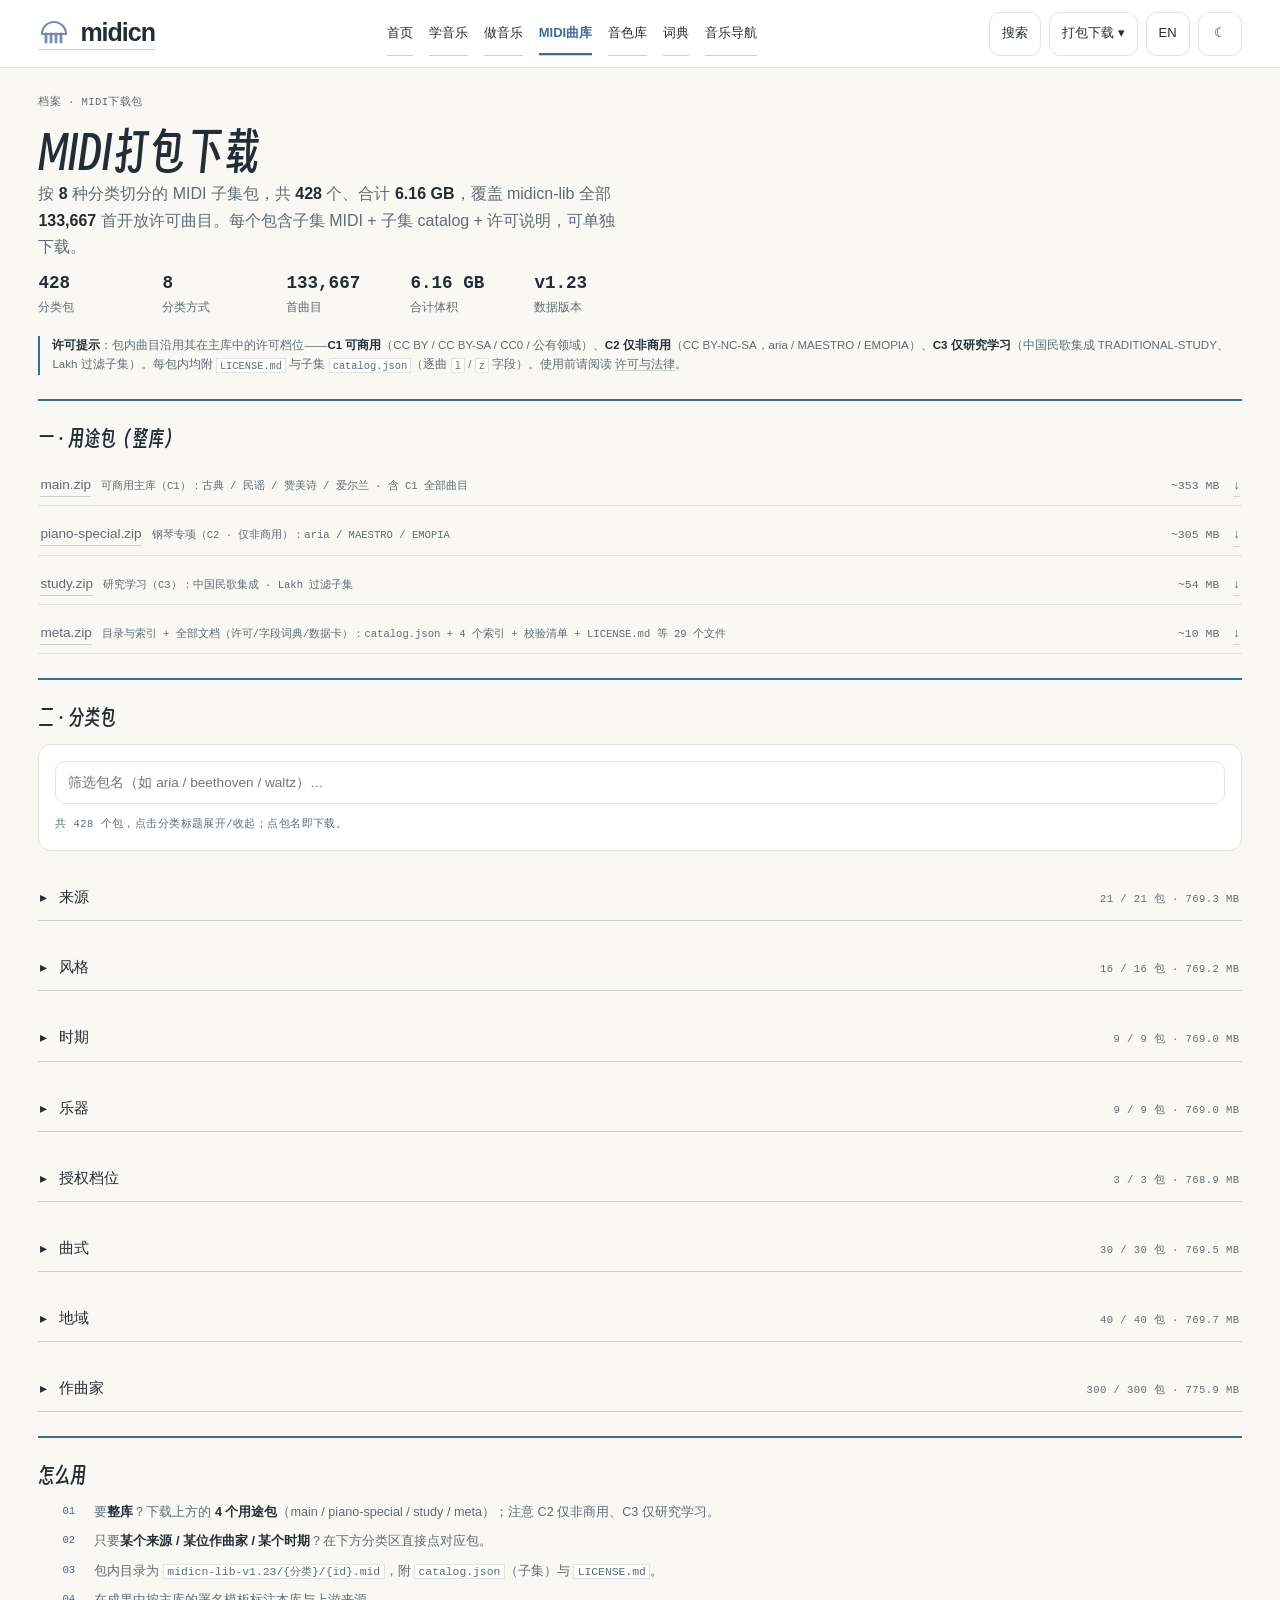
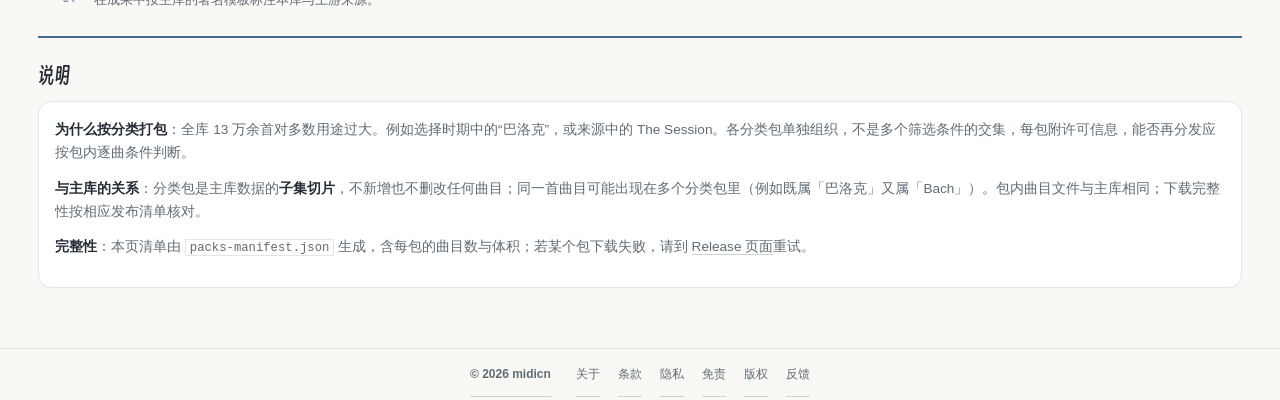
==== commit b5addfcc: "Make layouts fluid, unify MIDI naming and build AI production workbench (core 1.6.0)" ====
--- a/index.html
+++ b/index.html
@@ -6,13 +6,13 @@
 <meta property="og:title" content="MIDI打包下载 · 按用途与分类选择"><meta property="og:description" content="按来源、作曲家、时期、风格等选择MIDI下载包，核对包内曲目、文件和逐项使用条件。"><meta property="og:type" content="website"><meta property="og:url" content="https://zip.midicn.com/"><meta property="og:site_name" content="midicn · 打包下载"><meta property="og:locale" content="zh_CN"><meta property="og:image" content="https://zip.midicn.com/assets/og.png"><meta name="twitter:card" content="summary_large_image">
 <meta property="og:image:width" content="1200"><meta property="og:image:height" content="630"><meta property="og:image:alt" content="midicn · 打包下载"><meta name="twitter:title" content="MIDI打包下载 · 按用途与分类选择"><meta name="twitter:description" content="按来源、作曲家、时期、风格等选择MIDI下载包，核对包内曲目、文件和逐项使用条件。"><meta name="twitter:image" content="https://zip.midicn.com/assets/og.png">
 <meta name="theme-color" content="#6995bd"><link rel="manifest" href="manifest.json"><link rel="apple-touch-icon" href="assets/core/icons/icon-192.png"><link rel="icon" href="[data-uri]">
-<script>(()=>{try{const a=document.cookie.split(';').map(x=>x.trim()).filter(x=>x.startsWith('midicn-theme=')).pop();const v=a?a.split('=')[1]:localStorage.getItem('midicn-theme');if(v==='light'||v==='dark')document.documentElement.dataset.theme=v}catch{}})();</script><link rel="preload" as="font" type="font/woff2" href="assets/fonts/p.c93c035634.078877ec7039.woff2" crossorigin><style>@font-face{font-family:"Smiley Sans";src:url("assets/fonts/p.c93c035634.078877ec7039.woff2") format("woff2");font-display:swap}</style><link rel="stylesheet" href="assets/ui/base.4ad7340feef4.css"><link rel="stylesheet" href="assets/ui/zip-index.702d8402fb73.css"><script type="application/ld+json">{"@context":"https://schema.org","@type":"WebPage","name":"MIDI打包下载 · 按用途与分类选择","description":"按来源、作曲家、时期、风格等选择MIDI下载包，核对包内曲目、文件和逐项使用条件。","url":"https://zip.midicn.com/","inLanguage":"zh"}</script></head>
+<script>(()=>{try{const a=document.cookie.split(';').map(x=>x.trim()).filter(x=>x.startsWith('midicn-theme=')).pop();const v=a?a.split('=')[1]:localStorage.getItem('midicn-theme');if(v==='light'||v==='dark')document.documentElement.dataset.theme=v}catch{}})();</script><link rel="preload" as="font" type="font/woff2" href="assets/fonts/p.c93c035634.078877ec7039.woff2" crossorigin><style>@font-face{font-family:"Smiley Sans";src:url("assets/fonts/p.c93c035634.078877ec7039.woff2") format("woff2");font-display:swap}</style><link rel="stylesheet" href="assets/ui/base.5a788ba068d7.css"><link rel="stylesheet" href="assets/ui/zip-index.702d8402fb73.css"><script type="application/ld+json">{"@context":"https://schema.org","@type":"WebPage","name":"MIDI打包下载 · 按用途与分类选择","description":"按来源、作曲家、时期、风格等选择MIDI下载包，核对包内曲目、文件和逐项使用条件。","url":"https://zip.midicn.com/","inLanguage":"zh"}</script></head>
 <body><a class="skip-link" href="#main" data-zh="跳至正文" data-en="Skip to content">跳至正文</a>
 <header class="site-header">
 <a class="site-brand" href="https://home.midicn.com/" data-zh-href="https://home.midicn.com/" data-en-href="https://home.midicn.com/en/" aria-label="midicn"><span class="jf-stack"><svg viewBox="0 0 32 32" width="32" height="32" class="jf jf-idle" aria-hidden="true"><path d="M4 17A12 12 0 0 1 28 17Z" fill="none" stroke="var(--accent)" stroke-width="2.1"/><path d="M8 17V25.0" stroke="var(--accent)" stroke-width="2.8" stroke-linecap="round" fill="none"/><path d="M13 17V25.0" stroke="var(--accent)" stroke-width="2.8" stroke-linecap="round" fill="none"/><path d="M18 17V25.0" stroke="var(--accent)" stroke-width="2.8" stroke-linecap="round" fill="none"/><path d="M23 17V25.0" stroke="var(--accent)" stroke-width="2.8" stroke-linecap="round" fill="none"/></svg></span><b>midicn</b></a>
-<nav class="site-task-nav" data-zh-label="全站导航" data-en-label="Main navigation" aria-label="全站导航"><a href="https://home.midicn.com/" data-zh="首页" data-en="Home" data-zh-href="https://home.midicn.com/" data-en-href="https://home.midicn.com/en/">首页</a><a href="https://home.midicn.com/learn/" data-zh-href="https://home.midicn.com/learn/" data-en-href="https://home.midicn.com/en/learn/" data-zh="学音乐" data-en="Learn">学音乐</a><a href="https://home.midicn.com/make/" data-zh-href="https://home.midicn.com/make/" data-en-href="https://home.midicn.com/en/make/" data-zh="做音乐" data-en="Create">做音乐</a><a href="https://lib.midicn.com/" data-zh="MIDI 曲库" data-en="MIDI" data-zh-href="https://lib.midicn.com/" data-en-href="https://lib.midicn.com/" aria-current="page">MIDI 曲库</a><a href="https://sf.midicn.com/" data-zh="音色库" data-en="SoundFonts" data-zh-href="https://sf.midicn.com/" data-en-href="https://sf.midicn.com/">音色库</a><a href="https://gloss.midicn.com/" data-zh="词典" data-en="Glossary" data-zh-href="https://gloss.midicn.com/" data-en-href="https://gloss.midicn.com/en/">词典</a><a data-directory-group="directory" href="https://nav.midicn.com/" data-zh="音乐导航" data-en="Directory" data-zh-href="https://nav.midicn.com/" data-en-href="https://nav.midicn.com/">音乐导航</a></nav>
+<nav class="site-task-nav" data-zh-label="全站导航" data-en-label="Main navigation" aria-label="全站导航"><a href="https://home.midicn.com/" data-zh="首页" data-en="Home" data-zh-href="https://home.midicn.com/" data-en-href="https://home.midicn.com/en/">首页</a><a href="https://home.midicn.com/learn/" data-zh-href="https://home.midicn.com/learn/" data-en-href="https://home.midicn.com/en/learn/" data-zh="学音乐" data-en="Learn">学音乐</a><a href="https://home.midicn.com/make/" data-zh-href="https://home.midicn.com/make/" data-en-href="https://home.midicn.com/en/make/" data-zh="做音乐" data-en="Create">做音乐</a><a href="https://lib.midicn.com/" data-zh="MIDI曲库" data-en="MIDI" data-zh-href="https://lib.midicn.com/" data-en-href="https://lib.midicn.com/" aria-current="page">MIDI曲库</a><a href="https://sf.midicn.com/" data-zh="音色库" data-en="SoundFonts" data-zh-href="https://sf.midicn.com/" data-en-href="https://sf.midicn.com/">音色库</a><a href="https://gloss.midicn.com/" data-zh="词典" data-en="Glossary" data-zh-href="https://gloss.midicn.com/" data-en-href="https://gloss.midicn.com/en/">词典</a><a data-directory-group="directory" href="https://nav.midicn.com/" data-zh="音乐导航" data-en="Directory" data-zh-href="https://nav.midicn.com/" data-en-href="https://nav.midicn.com/">音乐导航</a></nav>
 <div class="site-actions"><a class="site-search" href="https://home.midicn.com/search/" data-zh-href="https://home.midicn.com/search/" data-en-href="https://home.midicn.com/en/search/" data-zh="搜索" data-en="Search">搜索</a>
-<div class="site-switcher"><button id="navmenu-btn" type="button" aria-expanded="false" aria-controls="navmenu-panel" data-zh="打包下载 ▾" data-en="Packs ▾" data-zh-label="切换分站" data-en-label="Choose a site" aria-label="切换分站">打包下载 ▾</button><nav id="navmenu-panel" class="site-menu" hidden aria-label="全部分站"><a href="https://home.midicn.com/" data-zh="首页" data-en="Home" data-zh-href="https://home.midicn.com/" data-en-href="https://home.midicn.com/en/"><span class="site-dot" style="--dot:#d9795c" aria-hidden="true"></span><span data-label>首页</span></a><a href="https://nav.midicn.com/" data-zh="音乐导航" data-en="Directory" data-zh-href="https://nav.midicn.com/" data-en-href="https://nav.midicn.com/"><span class="site-dot" style="--dot:#5caaa0" aria-hidden="true"></span><span data-label>音乐导航</span></a><a href="https://ai.midicn.com/" data-zh="AI做音乐" data-en="AI Music" data-zh-href="https://ai.midicn.com/" data-en-href="https://ai.midicn.com/en/"><span class="site-dot" style="--dot:#cb7993" aria-hidden="true"></span><span data-label>AI做音乐</span></a><a href="https://prod.midicn.com/" data-zh="音频" data-en="Audio" data-zh-href="https://prod.midicn.com/" data-en-href="https://prod.midicn.com/en/"><span class="site-dot" style="--dot:#61a9b2" aria-hidden="true"></span><span data-label>音频</span></a><a href="https://hist.midicn.com/" data-zh="音乐史" data-en="Music History" data-zh-href="https://hist.midicn.com/" data-en-href="https://hist.midicn.com/en/"><span class="site-dot" style="--dot:#c49a51" aria-hidden="true"></span><span data-label>音乐史</span></a><a href="https://theo.midicn.com/" data-zh="乐理" data-en="Theory" data-zh-href="https://theo.midicn.com/" data-en-href="https://theo.midicn.com/en/"><span class="site-dot" style="--dot:#9381c6" aria-hidden="true"></span><span data-label>乐理</span></a><a href="https://inst.midicn.com/" data-zh="乐器" data-en="Instruments" data-zh-href="https://inst.midicn.com/" data-en-href="https://inst.midicn.com/en/"><span class="site-dot" style="--dot:#7b9d68" aria-hidden="true"></span><span data-label>乐器</span></a><a href="https://gloss.midicn.com/" data-zh="词典" data-en="Dictionary" data-zh-href="https://gloss.midicn.com/" data-en-href="https://gloss.midicn.com/en/"><span class="site-dot" style="--dot:#a484ae" aria-hidden="true"></span><span data-label>词典</span></a><a href="https://lib.midicn.com/" data-zh="MIDI音乐库" data-en="MIDI Library" data-zh-href="https://lib.midicn.com/" data-en-href="https://lib.midicn.com/"><span class="site-dot" style="--dot:#c28a55" aria-hidden="true"></span><span data-label>MIDI音乐库</span></a><a href="https://mid.midicn.com/" data-zh="MIDI下载" data-en="MIDI Downloads" data-zh-href="https://mid.midicn.com/" data-en-href="https://mid.midicn.com/"><span class="site-dot" style="--dot:#5ca69c" aria-hidden="true"></span><span data-label>MIDI下载</span></a><a href="https://zip.midicn.com/" data-zh="打包下载" data-en="Packs" data-zh-href="https://zip.midicn.com/" data-en-href="https://zip.midicn.com/" aria-current="page"><span class="site-dot" style="--dot:#6995bd" aria-hidden="true"></span><span data-label>打包下载</span></a><a href="https://sf.midicn.com/" data-zh="音色库" data-en="SoundFonts" data-zh-href="https://sf.midicn.com/" data-en-href="https://sf.midicn.com/"><span class="site-dot" style="--dot:#818aca" aria-hidden="true"></span><span data-label>音色库</span></a></nav></div>
+<div class="site-switcher"><button id="navmenu-btn" type="button" aria-expanded="false" aria-controls="navmenu-panel" data-zh="打包下载 ▾" data-en="Packs ▾" data-zh-label="切换分站" data-en-label="Choose a site" aria-label="切换分站">打包下载 ▾</button><nav id="navmenu-panel" class="site-menu" hidden aria-label="全部分站"><a href="https://home.midicn.com/" data-zh="首页" data-en="Home" data-zh-href="https://home.midicn.com/" data-en-href="https://home.midicn.com/en/"><span class="site-dot" style="--dot:#d9795c" aria-hidden="true"></span><span data-label>首页</span></a><a href="https://nav.midicn.com/" data-zh="音乐导航" data-en="Directory" data-zh-href="https://nav.midicn.com/" data-en-href="https://nav.midicn.com/"><span class="site-dot" style="--dot:#5caaa0" aria-hidden="true"></span><span data-label>音乐导航</span></a><a href="https://ai.midicn.com/" data-zh="AI做音乐" data-en="AI Music" data-zh-href="https://ai.midicn.com/" data-en-href="https://ai.midicn.com/en/"><span class="site-dot" style="--dot:#cb7993" aria-hidden="true"></span><span data-label>AI做音乐</span></a><a href="https://prod.midicn.com/" data-zh="音频" data-en="Audio" data-zh-href="https://prod.midicn.com/" data-en-href="https://prod.midicn.com/en/"><span class="site-dot" style="--dot:#61a9b2" aria-hidden="true"></span><span data-label>音频</span></a><a href="https://hist.midicn.com/" data-zh="音乐史" data-en="Music History" data-zh-href="https://hist.midicn.com/" data-en-href="https://hist.midicn.com/en/"><span class="site-dot" style="--dot:#c49a51" aria-hidden="true"></span><span data-label>音乐史</span></a><a href="https://theo.midicn.com/" data-zh="乐理" data-en="Theory" data-zh-href="https://theo.midicn.com/" data-en-href="https://theo.midicn.com/en/"><span class="site-dot" style="--dot:#9381c6" aria-hidden="true"></span><span data-label>乐理</span></a><a href="https://inst.midicn.com/" data-zh="乐器" data-en="Instruments" data-zh-href="https://inst.midicn.com/" data-en-href="https://inst.midicn.com/en/"><span class="site-dot" style="--dot:#7b9d68" aria-hidden="true"></span><span data-label>乐器</span></a><a href="https://gloss.midicn.com/" data-zh="词典" data-en="Dictionary" data-zh-href="https://gloss.midicn.com/" data-en-href="https://gloss.midicn.com/en/"><span class="site-dot" style="--dot:#a484ae" aria-hidden="true"></span><span data-label>词典</span></a><a href="https://lib.midicn.com/" data-zh="MIDI曲库" data-en="MIDI Library" data-zh-href="https://lib.midicn.com/" data-en-href="https://lib.midicn.com/"><span class="site-dot" style="--dot:#c28a55" aria-hidden="true"></span><span data-label>MIDI曲库</span></a><a href="https://mid.midicn.com/" data-zh="MIDI下载" data-en="MIDI Downloads" data-zh-href="https://mid.midicn.com/" data-en-href="https://mid.midicn.com/"><span class="site-dot" style="--dot:#5ca69c" aria-hidden="true"></span><span data-label>MIDI下载</span></a><a href="https://zip.midicn.com/" data-zh="打包下载" data-en="Packs" data-zh-href="https://zip.midicn.com/" data-en-href="https://zip.midicn.com/" aria-current="page"><span class="site-dot" style="--dot:#6995bd" aria-hidden="true"></span><span data-label>打包下载</span></a><a href="https://sf.midicn.com/" data-zh="音色库" data-en="SoundFonts" data-zh-href="https://sf.midicn.com/" data-en-href="https://sf.midicn.com/"><span class="site-dot" style="--dot:#818aca" aria-hidden="true"></span><span data-label>音色库</span></a></nav></div>
 <button id="lang" type="button" data-zh-label="切换语言" data-en-label="Switch language" aria-label="切换语言">EN</button><button id="theme" type="button" aria-label="切换明暗">☾</button></div></header><main id="main" class="doc wide" tabindex="-1">
   <p class="meta" data-zh="档案 · MIDI下载包" data-en="ARCHIVE · MIDI PACKS">档案 · MIDI下载包</p>
   <h1 data-zh="MIDI打包下载" data-en="MIDI pack downloads">MIDI打包下载</h1>
@@ -46,5 +46,5 @@
   <div class="panel"><div class="panel-bd" id="about"></div></div>
 </main><p id="midicn-status" role="status" aria-live="polite"></p>
 <nav class="site-bottom-nav" aria-label="Mobile navigation"><a href="https://home.midicn.com/" data-zh="首页" data-en="Home" data-zh-href="https://home.midicn.com/" data-en-href="https://home.midicn.com/en/">首页</a><a href="https://home.midicn.com/learn/" data-zh-href="https://home.midicn.com/learn/" data-en-href="https://home.midicn.com/en/learn/" data-zh="学习" data-en="Learn">学习</a><a href="https://home.midicn.com/make/" data-zh-href="https://home.midicn.com/make/" data-en-href="https://home.midicn.com/en/make/" data-zh="制作" data-en="Make">制作</a><a href="https://lib.midicn.com/" data-zh="MIDI库" data-en="MIDI" data-zh-href="https://lib.midicn.com/" data-en-href="https://lib.midicn.com/" aria-current="page">MIDI库</a><a href="https://sf.midicn.com/" data-zh="音色库" data-en="Sounds" data-zh-href="https://sf.midicn.com/" data-en-href="https://sf.midicn.com/">音色库</a><a href="https://nav.midicn.com/" data-zh="导航" data-en="Nav" data-zh-href="https://nav.midicn.com/" data-en-href="https://nav.midicn.com/">导航</a></nav><footer class="site-footer"><div class="footer-ad" data-footer-ad hidden><span class="footer-ad-label" data-zh="广告" data-en="Advertisement">广告</span>
-<ins class="adsbygoogle" style="display:block" data-ad-client="ca-pub-0088997035636558" data-ad-slot="1813332933" data-ad-format="auto" data-full-width-responsive="true"></ins></div><div class="footer-line" data-locale="zh"><a class="footer-brand" href="https://home.midicn.com/">© 2026 midicn</a><nav aria-label="法律声明"><a class="footer-secondary" href="https://home.midicn.com/about/">关于</a><a href="https://home.midicn.com/legal/data/terms/">条款</a><a href="https://home.midicn.com/legal/privacy/">隐私</a><a href="https://home.midicn.com/legal/data/disclaimer/">免责</a><a href="https://home.midicn.com/legal/data/copyright/">版权</a><a class="footer-feedback" data-feedback href="https://github.com/midicn/midi-library/issues" rel="noopener">反馈</a></nav></div><div class="footer-line" data-locale="en" hidden><a class="footer-brand" href="https://home.midicn.com/en/">© 2026 midicn</a><nav aria-label="Legal"><a class="footer-secondary" href="https://home.midicn.com/en/about/">About</a><a href="https://home.midicn.com/en/legal/data/terms/">Terms</a><a href="https://home.midicn.com/en/legal/privacy/">Privacy</a><a href="https://home.midicn.com/en/legal/data/disclaimer/">Notice</a><a href="https://home.midicn.com/en/legal/data/copyright/">Rights</a><a class="footer-feedback" data-feedback href="https://github.com/midicn/midi-library/issues" rel="noopener">Feedback</a></nav></div><div class="page-metadata" hidden aria-hidden="true"><p id="footNote"></p><p id="footLic"></p><p id="footLegal"></p></div><noscript><nav class="no-script-sites" aria-label="All sites"><a href="https://nav.midicn.com/" data-zh="音乐导航" data-en="Directory" data-zh-href="https://nav.midicn.com/" data-en-href="https://nav.midicn.com/">音乐导航</a><a href="https://lib.midicn.com/" data-zh="MIDI音乐库" data-en="MIDI Library" data-zh-href="https://lib.midicn.com/" data-en-href="https://lib.midicn.com/">MIDI音乐库</a><a href="https://mid.midicn.com/" data-zh="MIDI下载" data-en="MIDI Downloads" data-zh-href="https://mid.midicn.com/" data-en-href="https://mid.midicn.com/">MIDI下载</a><a href="https://zip.midicn.com/" data-zh="打包下载" data-en="Packs" data-zh-href="https://zip.midicn.com/" data-en-href="https://zip.midicn.com/">打包下载</a><a href="https://sf.midicn.com/" data-zh="音色库" data-en="SoundFonts" data-zh-href="https://sf.midicn.com/" data-en-href="https://sf.midicn.com/">音色库</a><a href="https://home.midicn.com/" data-zh="首页" data-en="Home" data-zh-href="https://home.midicn.com/" data-en-href="https://home.midicn.com/en/">首页</a><a href="https://gloss.midicn.com/" data-zh="词典" data-en="Dictionary" data-zh-href="https://gloss.midicn.com/" data-en-href="https://gloss.midicn.com/en/">词典</a><a href="https://hist.midicn.com/" data-zh="音乐史" data-en="Music History" data-zh-href="https://hist.midicn.com/" data-en-href="https://hist.midicn.com/en/">音乐史</a><a href="https://theo.midicn.com/" data-zh="乐理" data-en="Theory" data-zh-href="https://theo.midicn.com/" data-en-href="https://theo.midicn.com/en/">乐理</a><a href="https://inst.midicn.com/" data-zh="乐器" data-en="Instruments" data-zh-href="https://inst.midicn.com/" data-en-href="https://inst.midicn.com/en/">乐器</a><a href="https://prod.midicn.com/" data-zh="音频" data-en="Audio" data-zh-href="https://prod.midicn.com/" data-en-href="https://prod.midicn.com/en/">音频</a><a href="https://ai.midicn.com/" data-zh="AI做音乐" data-en="AI Music" data-zh-href="https://ai.midicn.com/" data-en-href="https://ai.midicn.com/en/">AI做音乐</a></nav></noscript></footer>
-<script type="application/json" id="midicn-config">{"site":"zip","core":"1.5.0","locale":"zh","localeMode":"inline","serviceWorker":"sw.js","midiLocator":"data/midi-locator.json","midiOrigins":["https://mid.midicn.com","https://zip.midicn.com","https://lib.midicn.com"],"advertising":{"enabled":true,"client":"ca-pub-0088997035636558","slot":"1813332933","host":"zip.midicn.com"}}</script><script defer src="assets/ui/runtime.81408745fe46.js"></script><script defer src="assets/ui/zip-index.4206c5e755ce.js"></script></body></html>
+<ins class="adsbygoogle" style="display:block" data-ad-client="ca-pub-0088997035636558" data-ad-slot="1813332933" data-ad-format="auto" data-full-width-responsive="true"></ins></div><div class="footer-line" data-locale="zh"><a class="footer-brand" href="https://home.midicn.com/">© 2026 midicn</a><nav aria-label="法律声明"><a class="footer-secondary" href="https://home.midicn.com/about/">关于</a><a href="https://home.midicn.com/legal/data/terms/">条款</a><a href="https://home.midicn.com/legal/privacy/">隐私</a><a href="https://home.midicn.com/legal/data/disclaimer/">免责</a><a href="https://home.midicn.com/legal/data/copyright/">版权</a><a class="footer-feedback" data-feedback href="https://github.com/midicn/midi-library/issues" rel="noopener">反馈</a></nav></div><div class="footer-line" data-locale="en" hidden><a class="footer-brand" href="https://home.midicn.com/en/">© 2026 midicn</a><nav aria-label="Legal"><a class="footer-secondary" href="https://home.midicn.com/en/about/">About</a><a href="https://home.midicn.com/en/legal/data/terms/">Terms</a><a href="https://home.midicn.com/en/legal/privacy/">Privacy</a><a href="https://home.midicn.com/en/legal/data/disclaimer/">Notice</a><a href="https://home.midicn.com/en/legal/data/copyright/">Rights</a><a class="footer-feedback" data-feedback href="https://github.com/midicn/midi-library/issues" rel="noopener">Feedback</a></nav></div><div class="page-metadata" hidden aria-hidden="true"><p id="footNote"></p><p id="footLic"></p><p id="footLegal"></p></div><noscript><nav class="no-script-sites" aria-label="All sites"><a href="https://nav.midicn.com/" data-zh="音乐导航" data-en="Directory" data-zh-href="https://nav.midicn.com/" data-en-href="https://nav.midicn.com/">音乐导航</a><a href="https://lib.midicn.com/" data-zh="MIDI曲库" data-en="MIDI Library" data-zh-href="https://lib.midicn.com/" data-en-href="https://lib.midicn.com/">MIDI曲库</a><a href="https://mid.midicn.com/" data-zh="MIDI下载" data-en="MIDI Downloads" data-zh-href="https://mid.midicn.com/" data-en-href="https://mid.midicn.com/">MIDI下载</a><a href="https://zip.midicn.com/" data-zh="打包下载" data-en="Packs" data-zh-href="https://zip.midicn.com/" data-en-href="https://zip.midicn.com/">打包下载</a><a href="https://sf.midicn.com/" data-zh="音色库" data-en="SoundFonts" data-zh-href="https://sf.midicn.com/" data-en-href="https://sf.midicn.com/">音色库</a><a href="https://home.midicn.com/" data-zh="首页" data-en="Home" data-zh-href="https://home.midicn.com/" data-en-href="https://home.midicn.com/en/">首页</a><a href="https://gloss.midicn.com/" data-zh="词典" data-en="Dictionary" data-zh-href="https://gloss.midicn.com/" data-en-href="https://gloss.midicn.com/en/">词典</a><a href="https://hist.midicn.com/" data-zh="音乐史" data-en="Music History" data-zh-href="https://hist.midicn.com/" data-en-href="https://hist.midicn.com/en/">音乐史</a><a href="https://theo.midicn.com/" data-zh="乐理" data-en="Theory" data-zh-href="https://theo.midicn.com/" data-en-href="https://theo.midicn.com/en/">乐理</a><a href="https://inst.midicn.com/" data-zh="乐器" data-en="Instruments" data-zh-href="https://inst.midicn.com/" data-en-href="https://inst.midicn.com/en/">乐器</a><a href="https://prod.midicn.com/" data-zh="音频" data-en="Audio" data-zh-href="https://prod.midicn.com/" data-en-href="https://prod.midicn.com/en/">音频</a><a href="https://ai.midicn.com/" data-zh="AI做音乐" data-en="AI Music" data-zh-href="https://ai.midicn.com/" data-en-href="https://ai.midicn.com/en/">AI做音乐</a></nav></noscript></footer>
+<script type="application/json" id="midicn-config">{"site":"zip","core":"1.6.0","locale":"zh","localeMode":"inline","serviceWorker":"sw.js","midiLocator":"data/midi-locator.json","midiOrigins":["https://mid.midicn.com","https://zip.midicn.com","https://lib.midicn.com"],"advertising":{"enabled":true,"client":"ca-pub-0088997035636558","slot":"1813332933","host":"zip.midicn.com"}}</script><script defer src="assets/ui/runtime.e2eae50bcbbd.js"></script><script defer src="assets/ui/zip-index.4206c5e755ce.js"></script></body></html>
--- a/assets/ui/base.5a788ba068d7.css
+++ b/assets/ui/base.5a788ba068d7.css
@@ -0,0 +1 @@
+@layer reset,tokens,base,components,layouts,utilities;@layer base{:root{color-scheme:light dark;--ink:#0B0B0C;--ink:light-dark(#F7F4EE,#0B0B0C);--ink-2:#111113;--ink-2:light-dark(#FFFFFF,#111113);--ink-3:#17171A;--ink-3:light-dark(#F1EDE5,#17171A);--ink-4:#0E0E10;--ink-4:light-dark(#FAF8F4,#0E0E10);--rule:#242427;--rule:light-dark(#D9D3C7,#242427);--rule-2:#343439;--rule-2:light-dark(#BDB5A5,#343439);--paper:#F2EEE6;--paper:light-dark(#16161A,#F2EEE6);--paper-2:#A9A49B;--paper-2:light-dark(#5A564E,#A9A49B);--paper-3:#6E6A64;--paper-3:light-dark(#6E6A64,#807B72);--vermilion:#CE4A32;--vermilion:light-dark(#A93A24,#CE4A32);--gold:#C9A227;--gold:light-dark(#8A6F10,#C9A227);--jade:#5E9E7E;--jade:light-dark(#2F6B50,#5E9E7E);--slate:#7A8AA3;--slate:light-dark(#4C5A70,#7A8AA3);--ok:light-dark(#1B7A4C,#58D48A);--study:light-dark(#1F5FA8,#5A9BD8);--doubt:light-dark(#9A6213,#E8A33D);--warn:light-dark(#C0452A,#FF7A5C);--stop:light-dark(#B32E2E,#E45A5A);--vermilion-soft:rgba(206,74,50,.14);--vermilion-soft:light-dark(rgba(169,58,36,.1),rgba(206,74,50,.14));--vermilion-line:rgba(206,74,50,.45);--vermilion-line:light-dark(rgba(169,58,36,.4),rgba(206,74,50,.45));--gold-soft:rgba(201,162,39,.14);--gold-soft:light-dark(rgba(138,111,16,.1),rgba(201,162,39,.14));--jade-soft:rgba(94,158,126,.14);--jade-soft:light-dark(rgba(47,107,80,.1),rgba(94,158,126,.14));--accent-h:18;--accent-c:.16;--accent:oklch(.58 var(--accent-c) var(--accent-h));--accent:light-dark(oklch(.58 var(--accent-c,.16) var(--accent-h)),oklch(.8 var(--accent-c,.15) var(--accent-h)));--accent-soft:oklch(.58 var(--accent-c,.16) var(--accent-h) / .14);--accent-soft:light-dark(oklch(.58 var(--accent-c,.16) var(--accent-h) / .12),oklch(.8 var(--accent-c,.15) var(--accent-h) / .16));--on-accent:light-dark(#FFF8F4,#1A0A06);--n0:light-dark(#FBF8F1,#08080B);--n1:light-dark(#FFFFFF,#12121A);--n2:light-dark(#F4F0E6,#1A1A25);--n3:light-dark(#E4DECF,#242432);--n4:light-dark(#CFC7B2,#32323F);--n5:light-dark(#B3AA93,#4A4A5A);--n6:light-dark(#8F8875,#6C6C80);--n7:light-dark(#6E6857,#8E8EA3);--n8:light-dark(#524D3F,#B4B4C6);--n9:light-dark(#38342A,#D6D6E2);--n10:light-dark(#211E17,#EFEFE8);--n11:light-dark(#12100B,#F7F6F1);--serif:"Songti SC","Source Han Serif SC","Noto Serif SC",Georgia,"Times New Roman",serif;--sans:-apple-system,BlinkMacSystemFont,"Segoe UI","PingFang SC","Hiragino Sans GB","Microsoft YaHei",Roboto,sans-serif;--mono:ui-monospace,SFMono-Regular,"SF Mono",Menlo,Consolas,monospace;--fs-10:clamp(10px,.62rem,11px);--fs-11:clamp(10.5px,.66rem,11.5px);--fs-12:clamp(11.5px,.72rem,12.5px);--fs-13:clamp(12.5px,.79rem,13.5px);--fs-14:clamp(13.5px,.85rem,14.5px);--fs-16:clamp(15px,.95rem,16.5px);--fs-20:clamp(17px,1.1rem,20px);--fs-26:clamp(20px,1.6vw,26px);--fs-34:clamp(24px,2.6vw,34px);--fs-38:clamp(28px,3.2vw,38px);--fs-46:clamp(28px,4vw,46px);--lh-tight:1.2;--lh-body:1.68;--s1:4px;--s2:8px;--s3:12px;--s4:16px;--s5:24px;--s6:32px;--s7:48px;--s8:64px;--r-1:8px;--r-2:16px;--r-3:26px;--r-full:999px;--r:var(--r-1);--r-lg:var(--r-2);--shadow-1:0 1px 0 light-dark(rgba(90,70,30,.1),rgba(0,0,0,.35)),0 10px 24px -16px oklch(.6 .1 var(--accent-h) / .45);--shadow-2:0 2px 0 light-dark(rgba(90,70,30,.08),rgba(0,0,0,.3)),0 20px 44px -22px oklch(.6 .12 var(--accent-h) / .55);--wrap:min(92vw,1560px);--wrap-wide:var(--wrap);--wrap-read:var(--wrap);--gutter:clamp(var(--s4),2.5vw,var(--s6));--z-hdr:20;--z-play:30;--z-pop:40;--hdr:56px;--play:68px;--tap:44px;--sa-t:env(safe-area-inset-top,0px);--sa-b:env(safe-area-inset-bottom,0px);--sa-l:env(safe-area-inset-left,0px);--sa-r:env(safe-area-inset-right,0px);--t:.15s linear}:root[data-theme=light]{color-scheme:light}:root[data-theme=dark]{color-scheme:dark}@media(prefers-reduced-motion:reduce){:root{--t:.01s}}.jf-t1{stroke:var(--jf-1)}.jf-t2{stroke:var(--jf-2)}.jf-t3{stroke:var(--jf-3)}.jf-t4{stroke:var(--jf-4)}.jf-w1{stroke:var(--jf-1)}.jf-w4{stroke:var(--jf-4)}.jf-dome{fill:var(--jf-dome)}.jf-dome-n{fill:color-mix(in oklab,var(--jf-dome) 22%,var(--n6))}.jf-dome-d{fill:color-mix(in oklab,var(--jf-dome) 12%,var(--n4))}.jf-mute{stroke:color-mix(in oklab,var(--jf-dome) 45%,var(--n6))}.jf-n{stroke:var(--n6)}.jf-n4{stroke:var(--n4)}.jf-doubt{stroke:var(--doubt)}.jf-dim{stroke:var(--jf-dome);stroke-opacity:.55}.jf-stack{display:inline-flex;position:relative;line-height:0;flex:none}.jf-stack .jf{display:none}.jf-stack .jf-idle{display:block}.jf-stack .jf-playing,.jf-stack .jf-loading,.jf-stack .jf-done,.jf-stack .jf-hint{position:absolute;top:0;left:0}:root[data-jf=playing] .jf-stack .jf-idle{visibility:hidden}:root[data-jf=playing] .jf-stack .jf-playing{display:block}:root[data-jf=loading] .jf-stack .jf-idle{visibility:hidden}:root[data-jf=loading] .jf-stack .jf-loading{display:block}:root[data-jf=hint] .jf-stack .jf-idle{visibility:hidden}:root[data-jf=hint] .jf-stack .jf-hint{display:block}:root[data-jf=done] .jf-stack .jf-idle{visibility:hidden}:root[data-jf=done] .jf-stack .jf-done{display:block}@media(prefers-reduced-motion:no-preference){:root[data-jf=playing] .jf-stack .jf-playing path:nth-of-type(odd){animation:jf-swim 1.6s ease-in-out infinite alternate}@keyframes jf-swim{0%{transform:translateY(-.6px)}to{transform:translateY(.6px)}}}*{box-sizing:border-box;margin:0;padding:0}html{-webkit-text-size-adjust:100%;scroll-behavior:smooth}body{background:var(--ink);color:var(--paper);font-family:var(--sans);font-size:var(--fs-14);line-height:var(--lh-body);-webkit-font-smoothing:antialiased;overflow-x:visible}a{color:inherit;text-decoration:none;border-bottom:1px solid var(--rule-2);transition:border-color var(--t),color var(--t)}a:hover{border-bottom-color:var(--vermilion);color:var(--vermilion)}button,input,select{font:inherit;color:inherit}button{background:none;border:0;cursor:pointer}:focus-visible{outline:2px solid var(--vermilion);outline-offset:2px}img,svg{display:block;max-width:100%}::selection{background:var(--vermilion);color:#fff}code,kbd{font-family:var(--mono);font-size:.9em;background:var(--ink-4);border:1px solid var(--rule);padding:.05em .3em}pre{background:var(--ink-4);border:1px solid var(--rule);padding:var(--s4);overflow-x:auto;font-family:var(--mono);font-size:var(--fs-12);line-height:1.8;margin:var(--s3) 0 var(--s5)}pre code{background:none;border:0;padding:0}h1,h2,h3{font-family:var(--serif);font-weight:600;letter-spacing:.01em;line-height:var(--lh-tight)}h1{font-size:var(--fs-34)}h2{font-size:var(--fs-26)}h3{font-size:var(--fs-16);font-family:var(--sans);font-weight:650;letter-spacing:0}p{color:var(--paper-2);margin-bottom:var(--s3)}strong,b{color:var(--paper);font-weight:650}.lede{font-family:var(--serif);font-size:var(--fs-16);line-height:1.78;color:var(--paper);max-width:100%}.lede em{font-style:normal;color:var(--vermilion)}.meta{font-family:var(--mono);font-size:var(--fs-11);color:var(--paper-3);letter-spacing:.04em}.num{font-family:var(--mono);font-variant-numeric:tabular-nums}.stitle{display:flex;align-items:baseline;gap:var(--s3);flex-wrap:wrap;padding-top:var(--s2);border-top:2px solid var(--vermilion);margin:var(--s5) 0 var(--s3)}.stitle h2{margin:0}.stitle .spacer{margin-left:auto}h1,h2,h3{text-wrap:balance}p,.lede{text-wrap:pretty}.lede{max-width:100%}.nav a,.btn,.axis,.langbtn,.dlchip,.dlmore,.tag,.lic{white-space:nowrap}.nav{flex-wrap:wrap;row-gap:var(--s2)}@media(max-width:1023px){.hbar{flex-wrap:wrap;height:auto;min-height:52px;padding-top:var(--s2);padding-bottom:var(--s2);row-gap:var(--s2)}.nav{margin-left:0;width:100%;order:9;gap:var(--s4)}}.wrap{width:100%;max-width:var(--wrap);margin:0 auto;padding:0 var(--gutter)}.wrap-read{max-width:var(--wrap-read)}body>header{position:sticky;top:0;z-index:var(--z-hdr);background:var(--ink);border-bottom:1px solid var(--rule)}.hbar{max-width:var(--wrap);margin:0 auto;height:var(--hdr);padding:0 var(--gutter);display:flex;align-items:center;gap:var(--s5)}.brand{display:flex;align-items:center;gap:var(--s2);border:0;flex:none}.brand svg{width:22px;height:22px;flex:none}.brand .jf-404 svg{width:32px;height:32px}.brand b{font-family:var(--serif);font-size:var(--fs-16);font-weight:600}.brand i{font-family:var(--mono);font-size:var(--fs-11);font-style:normal;color:var(--paper-3);margin-left:2px}.nav{display:flex;gap:var(--s5);font-size:var(--fs-13);margin-left:auto;flex-wrap:wrap}.nav a{border-bottom:1px solid transparent;padding-bottom:2px;color:var(--paper-2)}.nav a:hover{color:var(--paper);border-bottom-color:var(--rule-2)}.nav a.on{color:var(--paper);border-bottom-color:var(--vermilion)}.iconbtn{width:34px;height:34px;border:1px solid var(--rule);color:var(--paper-2);display:grid;place-items:center;transition:var(--t);flex:none}.iconbtn:hover{border-color:var(--vermilion);color:var(--vermilion)}.iconbtn svg{width:15px;height:15px;fill:currentColor}.langbtn{width:auto;padding:0 var(--s3);font-family:var(--mono);font-size:var(--fs-11)}#theme svg{fill:none;stroke:currentColor}#theme .i-sun{display:none}#theme .i-moon{display:block}@media(prefers-color-scheme:dark){:root:not([data-theme=light]) #theme .i-sun{display:block}:root:not([data-theme=light]) #theme .i-moon{display:none}}:root[data-theme=dark] #theme .i-sun{display:block}:root[data-theme=dark] #theme .i-moon{display:none}:root[data-theme=light] #theme .i-sun{display:none}:root[data-theme=light] #theme .i-moon{display:block}.kb-tabicons{position:absolute;width:0;height:0;overflow:hidden}.panel{border:1px solid var(--rule);background:var(--ink-2)}.panel-hd{display:flex;align-items:center;gap:var(--s3);padding:var(--s3) var(--s4);border-bottom:1px solid var(--rule);font-family:var(--serif);font-size:var(--fs-14)}.panel-bd{padding:var(--s3) var(--s4)}.tile{border:1px solid var(--rule);background:var(--ink-2);padding:var(--s3);transition:border-color var(--t),background var(--t);display:block}.tile:hover{border-color:var(--rule-2);background:var(--ink-3);border-bottom-color:var(--rule-2)}.tile.is-on{border-color:var(--vermilion);background:var(--vermilion-soft)}.dl{display:grid;grid-template-columns:auto minmax(0,1fr);gap:var(--s2) var(--s4);font-size:var(--fs-13)}.dl dt{color:var(--paper-3);white-space:nowrap;font-family:var(--mono);font-size:var(--fs-11);padding-top:2px}.dl dd{margin:0;color:var(--paper);word-break:break-word}table{width:100%;border-collapse:collapse;font-size:var(--fs-13)}th,td{text-align:left;padding:var(--s3);border-bottom:1px solid var(--rule);vertical-align:top}th{font-family:var(--mono);font-size:var(--fs-11);color:var(--paper-3);letter-spacing:.06em;font-weight:500;border-bottom-color:var(--rule-2);white-space:nowrap}td b{font-weight:600}.tw{width:100%;overflow-x:auto;-webkit-overflow-scrolling:touch}.lic{display:inline-flex;align-items:center;gap:var(--s2);font-family:var(--mono);font-size:var(--fs-11);white-space:nowrap;border:1px solid currentColor;padding:1px var(--s2);color:var(--paper-3)}.lic:before{content:"";width:6px;height:6px;background:currentColor;flex:none}.lic.c1{color:var(--jade)}.lic.c2{color:var(--gold)}.lic.c3{color:var(--slate)}.lic.no{color:var(--vermilion)}.lic.plain{border-color:var(--rule);color:var(--paper-3)}.btn{display:inline-flex;align-items:center;justify-content:center;gap:var(--s2);min-height:44px;padding:0 var(--s4);border:1px solid var(--rule-2);background:none;color:var(--paper);font-size:var(--fs-13);transition:var(--t)}.btn:hover{border-color:var(--vermilion);color:var(--vermilion)}.btn.primary{background:var(--vermilion);border-color:var(--vermilion);color:#fff}.btn.primary:hover{filter:brightness(1.08);color:#fff}.btn.ghost{border-color:transparent;color:var(--paper-2);padding:0 var(--s3)}.btn.ghost:hover{border-color:var(--rule);color:var(--paper)}.btn svg{width:14px;height:14px;fill:currentColor}.sig{display:flex;align-items:flex-end;gap:1px;height:24px}.sig i{flex:1;background:var(--rule-2);transition:background var(--t)}.tile:hover .sig i{background:var(--vermilion)}footer{margin-top:var(--s6);border-top:1px solid var(--rule);padding:var(--s4) 0 calc(var(--s4) + var(--sa-b))}.fnote{margin-top:var(--s6);padding-top:var(--s4);border-top:1px solid var(--rule);font-size:var(--fs-11);color:var(--paper-3);line-height:1.9}.fbar{display:flex;align-items:center;gap:var(--s2) var(--s4);flex-wrap:wrap;font-size:var(--fs-12);color:var(--paper-3)}.fbar b{font-family:var(--serif);font-size:var(--fs-13);color:var(--paper);font-weight:600}.fnav{display:flex;gap:var(--s3) var(--s4);flex-wrap:wrap}.fnav a{font-size:var(--fs-12);color:var(--paper-2);border-bottom:0}.fnav a:hover{color:var(--vermilion)}.flic{margin-left:auto;font-family:var(--mono);font-size:var(--fs-11);color:var(--paper-3)}.fnote{margin-top:var(--s3);padding-top:var(--s3);border-top:1px solid var(--rule);display:flex;gap:var(--s2) var(--s5);flex-wrap:wrap;justify-content:space-between;font-family:var(--mono);font-size:var(--fs-11);color:var(--paper-3)}.fnote a{color:var(--paper-3);border-bottom:0}.fnote a:hover{color:var(--vermilion)}.pkgs{display:grid;grid-template-columns:repeat(auto-fill,minmax(268px,1fr));gap:var(--s3)}.pkg{border:1px solid var(--rule);background:var(--ink-2);padding:var(--s4);display:flex;flex-direction:column;gap:var(--s2)}.pkg:hover{border-color:var(--rule-2)}.pkg .pn{font-family:var(--serif);font-size:var(--fs-16)}.pkg .pm{font-family:var(--mono);font-size:var(--fs-11);color:var(--paper-3)}.pkg .pd{font-size:var(--fs-12);color:var(--paper-2);line-height:1.7;flex:1}.pkg .dlbtn{align-self:flex-start;min-height:34px;padding:0 var(--s3);background:var(--vermilion);color:#fff;display:inline-flex;align-items:center;gap:var(--s2);font-size:var(--fs-12);border:0}.pkg .dlbtn:hover{filter:brightness(1.08);color:#fff}.pkg .dlbtn svg{width:13px;height:13px;fill:currentColor}.steps{counter-reset:s;list-style:none}.steps li{counter-increment:s;position:relative;padding-left:var(--s6);margin-bottom:var(--s3);font-size:var(--fs-13);color:var(--paper-2)}.steps li:before{content:counter(s,decimal-leading-zero);position:absolute;left:0;top:.1em;font-family:var(--mono);font-size:var(--fs-11);color:var(--vermilion)}.note{font-size:var(--fs-12);color:var(--paper-3);border-left:2px solid var(--vermilion);padding-left:var(--s3);margin:var(--s3) 0}main.doc.wide{max-width:var(--wrap)}main.doc{width:100%;max-width:var(--wrap);margin:0 auto;padding:var(--s5) var(--gutter) var(--s6)}main.doc h2{margin-top:var(--s4)}main.doc h3{margin-top:var(--s3)}main.doc ul,main.doc ol{margin:var(--s2) 0 var(--s3) var(--s5);color:var(--paper-2)}main.doc li{margin-bottom:var(--s2)}@media(max-width:640px){.hbar{height:52px;gap:var(--s3)}.nav{gap:var(--s3);font-size:var(--fs-12)}.hbar>.brand{min-height:44px}.hbar .kb-lang,.hbar .iconbtn{min-width:44px;min-height:44px}.hbar .kb-lang{display:inline-flex;align-items:center;justify-content:center}h1{font-size:var(--fs-26)}.pkgs{grid-template-columns:1fr}table{font-size:var(--fs-12)}th,td{padding:var(--s2)}}.morebtn{display:inline-flex;align-items:center;justify-content:center;gap:var(--s2);min-height:44px;padding:var(--s2) var(--s5);border:1px solid var(--rule-2);background:none;color:var(--paper);font-size:var(--fs-13);transition:var(--t);max-width:100%;white-space:normal;text-align:center;line-height:1.4}.morebtn:hover{border-color:var(--vermilion);color:var(--vermilion)}@media(max-width:640px){.morebtn{width:100%}}.morewrap{display:flex;justify-content:center;margin:var(--s5) 0}}@layer components{.kb-switch{display:flex;flex-wrap:wrap;gap:2px 4px;align-items:center;margin:0;padding:0;list-style:none;min-width:0}.kb-switch a{display:inline-block;padding:.28em .52em;font-size:var(--fs-12);line-height:1.35;border-radius:2px;text-decoration:none;white-space:nowrap;opacity:.62;transition:opacity .15s,background-color .15s}.kb-switch a:hover{opacity:1;background:color-mix(in srgb,currentColor 12%,transparent)}.kb-switch a[aria-current=page]{opacity:1;font-weight:500;box-shadow:inset 0 -2px 0 var(--accent, currentColor)}.kb-switch .kb-switch-sep{opacity:.22;padding:0 .15em;user-select:none}@media(max-width:1023px){.kb-switch{flex:1 1 100%;order:9;padding-top:var(--s1)}.kb-lang{margin-left:auto}}@media(max-width:640px){.kb-switch{gap:1px 2px}.kb-switch a{font-size:var(--fs-11);padding:.24em .38em;letter-spacing:0}.kb-switch .kb-switch-sep{padding:0 .05em}}.kb-lang{flex:0 0 auto;margin-left:var(--s3);padding:.26em .62em;font-size:var(--fs-12);line-height:1.4;border:1px solid var(--rule-2);border-radius:var(--r);text-decoration:none;opacity:.8;white-space:nowrap;transition:border-color var(--t),opacity var(--t)}.kb-lang:hover{border-color:var(--accent);opacity:1;text-decoration:none}.kb-suffix{opacity:.6;font-weight:400}.kb-suffix:before{content:"\b7";margin:0 .38em;opacity:.5}:root{--jf-1:#FF7C9E;--jf-2:#FF8B6E;--jf-3:#FFAE55;--jf-4:#FFD24E;--jf-dome:#FF8B6E }:root[data-site=home]{--jf-1:light-dark(#F34875,#FF7C9E);--jf-2:light-dark(#F1522B,#FF8B6E);--jf-3:light-dark(#CD710D,#FFAE55);--jf-4:light-dark(#AB830B,#FFD24E);--jf-dome:light-dark(#F1522B,#FF8B6E) }:root[data-site=hist]{--jf-1:light-dark(#B87D0C,#FFC24E);--jf-2:light-dark(#A2861C,#EBCB4E);--jf-3:light-dark(#7C912B,#BBD754);--jf-4:light-dark(#58982D,#8FD95E);--jf-dome:light-dark(#A2861C,#EBCB4E) }:root[data-site=theo]{--jf-1:light-dark(#494AF3,#8B8CFF);--jf-2:light-dark(#2B8CE3,#6FB6F5);--jf-3:light-dark(#2B8CE3,#6FB6F5);--jf-4:light-dark(#494AF3,#8B8CFF);--jf-dome:light-dark(#496FF3,#7E9BFF) }:root[data-site=inst]{--jf-1:light-dark(#69962B,#A6DB5E);--jf-2:light-dark(#319C4F,#6BD98A);--jf-3:light-dark(#29997D,#46D9B4);--jf-4:light-dark(#2996A0,#4CD0DC);--jf-dome:light-dark(#319C4F,#6BD98A) }:root[data-site=prod]{--jf-1:light-dark(#2A9A73,#4ED9A8);--jf-2:light-dark(#2796A6,#4CCDE0);--jf-3:light-dark(#338CE0,#5AA8F0);--jf-4:light-dark(#4960F3,#7A8CFF);--jf-dome:light-dark(#2796A6,#4CCDE0) }:root[data-site=gloss]{--jf-1:light-dark(#7E55E7,#9D7BF5);--jf-2:light-dark(#A05CE0,#B579EE);--jf-3:light-dark(#B762DB,#C778E8);--jf-4:light-dark(#D05AC8,#E074D8);--jf-dome:light-dark(#B762DB,#C778E8) }:root[data-site=ai]{--jf-1:light-dark(#DF51B5,#EE6FC8);--jf-2:light-dark(#F34489,#FF6FA8);--jf-3:light-dark(#F34949,#FF7C7C);--jf-4:light-dark(#DB680E,#FFA45C);--jf-dome:light-dark(#F34489,#FF6FA8) }:root[data-site=lib],:root[data-site=mid],:root[data-site=zip],:root[data-site=sf]{--jf-1:light-dark(#748AAE,#7C93B8);--jf-2:light-dark(#748AAE,#7C93B8);--jf-3:light-dark(#748AAE,#7C93B8);--jf-4:light-dark(#748AAE,#7C93B8);--jf-dome:light-dark(#748AAE,#7C93B8) }:root[data-site]{--accent:var(--jf-dome) }.kb-crumbs{display:flex;flex-wrap:wrap;align-items:center;gap:.3em;font-size:var(--fs-12);opacity:.7;margin:0 0 1.1rem}.kb-crumbs a{text-decoration:none;opacity:.85}.kb-crumbs a:hover{opacity:1;text-decoration:underline}.kb-crumbs .sep{opacity:.35}@media(min-width:1920px){:root{--wrap:min(92vw,1840px) }}@media(min-width:2560px){:root{--wrap:min(88vw,2120px) }}@supports (padding: max(0px)){.hbar{padding-top:var(--sa-t);padding-left:max(var(--gutter),var(--sa-l));padding-right:max(var(--gutter),var(--sa-r))}main.doc{padding-left:max(var(--gutter),var(--sa-l));padding-right:max(var(--gutter),var(--sa-r))}.footwrap{padding-left:max(var(--gutter),var(--sa-l));padding-right:max(var(--gutter),var(--sa-r));padding-bottom:calc(var(--s4) + var(--sa-b) + env(safe-area-inset-bottom,0px))}}header{transition:transform .22s ease}header.is-hidden{transform:translateY(-100%)}@media(min-width:1024px){header.is-hidden{transform:none}}@media(prefers-reduced-motion:reduce){header{transition:none}}a,button,summary,[role=button]{-webkit-tap-highlight-color:transparent;touch-action:manipulation}.kb-switch a:active{opacity:1;background:color-mix(in srgb,currentColor 18%,transparent)}.kb-lang:active{border-color:var(--accent);opacity:1}summary:active{opacity:.75}footer.foot{padding:0}.footwrap{width:100%;max-width:var(--wrap);margin:0 auto;padding:var(--s4) var(--gutter) calc(var(--s4) + var(--sa-b))}.footline{display:flex;flex-wrap:wrap;align-items:center;padding-bottom:var(--s3);margin-bottom:var(--s3);border-bottom:1px solid var(--rule)}.footnote{margin:0;font-size:var(--fs-12);line-height:1.9;color:var(--paper-3);max-width:96ch}.footnote a{color:var(--paper-2);border-bottom:1px solid var(--rule-2)}.footnote a:hover{color:var(--accent)}.footmeta{margin:var(--s3) 0 0;display:flex;flex-wrap:wrap;align-items:baseline;gap:.2em var(--s3);font-size:var(--fs-11);color:var(--paper-3)}.footlinks{display:inline-flex;flex-wrap:wrap;gap:.2em var(--s3)}.footlinks a{color:var(--paper-3);border-bottom:0}.footlinks a:hover{color:var(--accent)}.footcore{font-family:var(--mono);opacity:.72}.footcore:before{content:"\b7";margin-right:.45em;opacity:.6}.kb-toc{font-size:var(--fs-13);border-left:1px solid var(--rule);padding-left:.85rem}.kb-toc a{display:block;padding:.18em 0;text-decoration:none;opacity:.7}.kb-toc a:hover{opacity:1}:root[data-theme=light] .kb-toc{border-left-color:var(--rule)}.kb-tabs{display:none}@media(max-width:640px){:root{--tabs-h:calc(56px + var(--sa-b)) }.kb-switch{display:none}.kb-tabs{display:grid;grid-template-columns:repeat(8,1fr);gap:1px;position:fixed;left:0;right:0;bottom:0;z-index:var(--z-hdr);padding:6px 2px calc(6px + var(--sa-b));background:var(--ink-2);border-top:1px solid var(--rule)}.kb-tabs>a,.kb-tabs summary{display:grid;place-items:center;gap:1px;min-height:var(--tap);border-radius:var(--r-1);font-size:9.5px;line-height:1.1;text-decoration:none;color:var(--paper-2);background:none;border:0;cursor:pointer;font-family:inherit;letter-spacing:0;padding:3px 0}.kb-tabs>a svg{width:16px;height:16px;display:block;flex:none}.kb-tabs>a:hover,.kb-tabs summary:hover{color:var(--paper)}.kb-tabs>a[aria-current=page]{color:var(--accent);font-weight:650}.kb-tabs-more{position:relative}.kb-tabs-more[open]>summary{background:color-mix(in srgb,currentColor 12%,transparent);color:var(--paper)}.kb-tabs-sheet{position:absolute;bottom:calc(100% + var(--s2));left:0;right:0;background:var(--ink-2);border:1px solid var(--rule);border-radius:var(--r-2);padding:var(--s2);display:grid;grid-template-columns:1fr 1fr;gap:2px;max-height:min(56vh,420px);overflow:auto;box-shadow:0 -12px 32px -18px #0009}.kb-tabs-sheet a{display:grid;place-items:center;min-height:var(--tap);border-radius:var(--r-1);font-size:var(--fs-12);color:var(--paper-2);text-decoration:none}.kb-tabs-sheet a:hover{background:color-mix(in srgb,currentColor 12%,transparent);color:var(--paper)}.kb-tabs-sheet a[aria-current=page]{color:var(--accent);font-weight:650}main{padding-bottom:calc(var(--s6) + var(--tabs-h))}}@media(prefers-reduced-motion:reduce){.kb-tabs,.kb-tabs-sheet{transition:none}}}@layer components{html[data-design=v6]{--ink:light-dark(#FFF5E4,#1B1317);--ink-2:light-dark(#FFFCF4,#261A1F);--ink-3:light-dark(#FFE9C9,#33222A);--ink-4:light-dark(#FFF9EE,#2B1D23);--paper:light-dark(#241B17,#FFF3E6);--paper-2:light-dark(#5C4B3F,#C6B3A6);--paper-3:light-dark(#6F5B4A,#A9958A);--rule:light-dark(#D8C7AE,#4A383F);--rule-2:light-dark(#C3AE90,#5C454D);--v6-line:light-dark(#241B17,#FFF3E6);--v6-accent:var(--jf-1,var(--vermilion));--v6-accent-2:var(--jf-3,var(--gold));--v6-display:"Smiley Sans","Songti SC",serif;--v6-r:20px;--v6-shadow:0 5px 0 light-dark(rgba(36,27,23,.88),rgba(0,0,0,.62));--v6-shadow-sm:0 3px 0 light-dark(rgba(36,27,23,.88),rgba(0,0,0,.62));color-scheme:light dark}html[data-design=v6] body{background-color:var(--ink);background-image:radial-gradient(color-mix(in srgb,var(--v6-line) 7%,transparent) 1px,transparent 1.2px),radial-gradient(50% 36% at 86% 4%,color-mix(in srgb,var(--v6-accent) 10%,transparent),transparent 70%),radial-gradient(42% 34% at 4% 96%,color-mix(in srgb,var(--v6-accent-2) 9%,transparent),transparent 70%);background-size:24px 24px,auto,auto}html[data-design=v6] body>header{border-bottom:2px solid var(--v6-line);background:color-mix(in srgb,var(--ink) 92%,transparent)}html[data-design=v6] .brand b{font-family:var(--v6-display);font-size:22px;letter-spacing:.01em}html[data-design=v6] .brand i{font-size:10.5px}html[data-design=v6] .kb-switch a{border-radius:999px;padding:.32em .55em;opacity:.72}html[data-design=v6] .kb-switch a:hover{background:color-mix(in srgb,var(--v6-line) 10%,transparent);opacity:1}html[data-design=v6] .kb-switch a[aria-current=page]{opacity:1;box-shadow:inset 0 -3px 0 var(--v6-accent)}html[data-design=v6] .kb-lang{border:2px solid var(--v6-line);border-radius:999px;padding:5px 10px;font-weight:700;line-height:1.2}html[data-design=v6] .kb-lang:hover{border-bottom-color:var(--v6-line);background:var(--ink-3);color:var(--paper)}html[data-design=v6] .doc-index{padding-top:clamp(28px,4vw,56px)}html[data-design=v6] .v6-hero{display:grid;grid-template-columns:1.05fr .95fr;gap:clamp(20px,4vw,48px);align-items:center;position:relative;margin-bottom:clamp(28px,4vw,52px)}html[data-design=v6] .v6-eyebrow{display:inline-flex;align-items:center;gap:6px;background:var(--ink-3);color:var(--paper);border:2px solid var(--v6-line);border-radius:999px;padding:4px 10px;font-family:var(--mono);font-size:10.5px;letter-spacing:.1em}html[data-design=v6] .doc-index h1{font-family:var(--v6-display);font-size:clamp(48px,7vw,82px);line-height:.98;letter-spacing:-.03em;margin:14px 0;font-weight:400}html[data-design=v6] .v6-actions{display:flex;gap:10px;margin-top:20px;flex-wrap:wrap}html[data-design=v6] .v6-btn{display:inline-flex;align-items:center;gap:7px;padding:11px 18px;border-radius:999px;border:2px solid var(--v6-line);background:var(--ink-2);color:var(--paper);font-size:13px;font-weight:700;box-shadow:var(--v6-shadow-sm);transition:transform .14s,box-shadow .14s,background .14s}html[data-design=v6] .v6-btn:hover{transform:translateY(-2px);box-shadow:0 5px 0 light-dark(rgba(36,27,23,.88),rgba(0,0,0,.62));color:var(--paper)}html[data-design=v6] .v6-btn.primary{background:var(--v6-accent);color:#1b1317;border-color:var(--v6-line)}html[data-design=v6] .v6-hero-art{position:relative;display:grid;place-items:center;min-height:250px}html[data-design=v6] .v6-jf{width:clamp(160px,17vw,230px);height:auto;filter:drop-shadow(0 18px 24px color-mix(in srgb,var(--v6-accent) 30%,transparent))}html[data-design=v6] .v6-bubble{position:absolute;right:0;top:4%;background:var(--ink-2);border:2px solid var(--v6-line);border-radius:18px 18px 18px 5px;padding:8px 12px;font-size:12px;font-weight:700;box-shadow:var(--v6-shadow-sm);transform:rotate(2deg)}html[data-design=v6] .v6-hero-art:before,html[data-design=v6] .v6-hero-art:after{content:"";position:absolute;border-radius:50%;pointer-events:none;background:color-mix(in srgb,var(--v6-accent) 18%,transparent);filter:blur(1px)}html[data-design=v6] .v6-hero-art:before{width:90px;height:90px;left:4%;top:10%}html[data-design=v6] .v6-hero-art:after{width:54px;height:54px;right:10%;bottom:8%;background:color-mix(in srgb,var(--v6-accent-2) 22%,transparent)}@media(prefers-reduced-motion:no-preference){html[data-design=v6] .v6-jf{animation:v6-float 6s ease-in-out infinite}@keyframes v6-float{0%,to{transform:translateY(-4px)}50%{transform:translateY(6px)}}}html[data-design=v6] .kb-ph{font-family:var(--v6-display);font-size:clamp(22px,3vw,30px);letter-spacing:-.01em;margin-top:var(--s5)}html[data-design=v6] .kb-ph:after{content:"";display:block;width:84px;height:7px;margin-top:6px;border-radius:99px;background:var(--v6-accent-2)}html[data-design=v6] .kb-cats{grid-template-columns:repeat(4,1fr);gap:12px}html[data-design=v6] .kb-pcard{position:relative;display:block;overflow:hidden;background:var(--ink-2);border:2px solid var(--v6-line);border-radius:var(--v6-r);padding:13px 13px 11px;box-shadow:var(--v6-shadow);transition:transform .15s,box-shadow .15s}html[data-design=v6] .kb-pcard:after{content:"";position:absolute;right:-20px;bottom:-26px;width:70px;height:70px;border-radius:50%;background:color-mix(in srgb,var(--pc,var(--v6-accent)) 20%,transparent);pointer-events:none}html[data-design=v6] .kb-pcard:hover{transform:translateY(-3px);box-shadow:0 8px 0 light-dark(rgba(36,27,23,.88),rgba(0,0,0,.62))}html[data-design=v6] .kb-pico{display:grid;place-items:center;width:30px;height:30px;border-radius:50%;background:var(--pc,var(--v6-accent));color:#1b1317;border:2px solid var(--v6-line);font-weight:800;font-size:13px;margin-bottom:8px;line-height:1}html[data-design=v6] .kb-pname{font-family:var(--v6-display);font-size:16px;display:flex;align-items:center;gap:8px}html[data-design=v6] .kb-pname i{display:none}html[data-design=v6] .kb-pdesc{display:block;margin-top:6px;font-size:12px;line-height:1.65;color:var(--paper-2)}html[data-design=v6] .kb-cat{margin-top:var(--s6);background:var(--ink-2);border:2px solid var(--v6-line);border-radius:var(--v6-r);padding:var(--s4);box-shadow:var(--v6-shadow)}html[data-design=v6] .kb-cat h2{font-family:var(--v6-display);font-size:22px}html[data-design=v6] .kb-list li{border-bottom:1px dashed var(--rule)}html[data-design=v6] .kb-t{font-weight:700}html[data-design=v6] .doc-article h1{font-family:var(--v6-display);font-size:clamp(38px,5vw,58px);line-height:1.02;letter-spacing:-.02em;font-weight:400}html[data-design=v6] .kb-lead{font-size:15px}html[data-design=v6] .kb-chip{border:2px solid var(--v6-line);border-radius:999px;background:var(--ink-2);padding:4px 10px;box-shadow:var(--v6-shadow-sm);font-size:12px}html[data-design=v6] .kb-tablewrap{border:2px solid var(--v6-line);border-radius:var(--v6-r);overflow:hidden;background:var(--ink-2);box-shadow:var(--v6-shadow)}html[data-design=v6] .kb-tablewrap thead th{background:var(--ink-3);font-family:var(--mono);font-size:11px;letter-spacing:.04em}html[data-design=v6] .kb-tablewrap td{border-bottom:1px dashed var(--rule)}html[data-design=v6] .kb-tablewrap tbody tr:hover{background:var(--ink-3)}html[data-design=v6] .kb-item{border:2px solid var(--v6-line);border-radius:14px;background:var(--ink-2);box-shadow:var(--v6-shadow-sm);padding:10px 12px}html[data-design=v6] .kb-play{background:var(--v6-accent);color:#1b1317;border:2px solid var(--v6-line);box-shadow:var(--v6-shadow-sm)}html[data-design=v6] .kb-play:hover{filter:brightness(1.04)}html[data-design=v6] .kb-why{border-left:5px solid var(--v6-accent);background:var(--ink-3);border-radius:0 12px 12px 0;padding:10px 12px}html[data-design=v6] .kb-note{border-left-color:var(--v6-accent)}html[data-design=v6] .kb-title{font-weight:700}html[data-design=v6] .pbar{border-top:2px solid var(--v6-line);background:var(--ink-2);box-shadow:0 -14px 34px -26px color-mix(in srgb,var(--v6-accent) 55%,transparent)}html[data-design=v6] .kb-tabs{background:var(--ink-2);border-top:2px solid var(--v6-line)}html[data-design=v6] .kb-tabs>a[aria-current=page]{color:var(--paper);font-weight:700;box-shadow:inset 0 3px 0 var(--v6-accent)}html[data-design=v6] .kb-tabs-sheet{background:var(--ink-2);border:2px solid var(--v6-line);border-radius:16px}@media(max-width:900px){html[data-design=v6] .kb-cats{grid-template-columns:repeat(2,1fr)}}@media(max-width:640px){html[data-design=v6] .v6-hero{grid-template-columns:1fr;gap:10px}html[data-design=v6] .v6-hero-art{min-height:180px;order:-1}html[data-design=v6] .v6-jf{width:150px}html[data-design=v6] .v6-bubble{right:6%;top:0}html[data-design=v6] .doc-index h1{font-size:clamp(42px,13vw,58px)}html[data-design=v6] .kb-cats{grid-template-columns:1fr}html[data-design=v6] .kb-cat{padding:var(--s3)}html[data-design=v6] .doc-article h1{font-size:clamp(36px,10vw,46px)}html[data-design=v6] .kb-chip{font-size:11.5px}}html[data-design=v6] .doc-index .v3-hero h1{font-family:var(--serif);font-size:clamp(26px,3.4vw,36px);line-height:1.18;letter-spacing:0;margin:.5rem 0 .7rem}html[data-design=v6]{--ink:light-dark(#FCFBF7,#111319);--ink-2:light-dark(#FFFFFF,#171A22);--ink-3:light-dark(#F1F3F8,#1D212B);--ink-4:light-dark(#E7EAF2,#242935);--paper:light-dark(#12141A,#F2F3F7);--paper-2:light-dark(#4A505F,#B9BECE);--paper-3:light-dark(#6B7286,#8A90A0);--rule:light-dark(#E4E6EC,#262B37);--rule-2:light-dark(#EFF1F6,#1B1F29);--accent:light-dark(#1F4BFF,#6E8BFF);--accent-h:light-dark(#173BD6,#8AA1FF);--accent-soft:light-dark(#EAF0FF,#1C2540);--jade:light-dark(#0E8C7E,#6FF2D6);--gold:light-dark(#97C93D,#C8F169);--r-1:10px;--r-2:14px;--r-3:18px;--nc:var(--accent)}html[data-design=v6] body>header{background:color-mix(in srgb,var(--ink) 86%,transparent);backdrop-filter:saturate(1.3) blur(12px);border-bottom:1px solid var(--rule)}html[data-design=v6] .hbar{height:60px}html[data-design=v6] .brand b{font-family:var(--v6-display);font-size:21px;font-weight:400;letter-spacing:-.01em}html[data-design=v6] .brand i{color:var(--paper-3);font-size:10.5px;letter-spacing:.08em}html[data-design=v6] .brand svg{width:24px;height:24px}html[data-design=v6] .kb-switch{display:flex;align-items:center;gap:2px;margin-left:auto;padding:4px;border-radius:999px;background:var(--ink-3)}html[data-design=v6] .kb-switch a{padding:6px 10px;border-radius:999px;font-size:12.5px;line-height:1;color:var(--paper-2);font-weight:500}html[data-design=v6] .kb-switch a:hover{background:var(--ink-2);color:var(--paper)}html[data-design=v6] .kb-switch a[aria-current=page]{background:var(--accent);color:#fff;font-weight:650}html[data-design=v6] .kb-switch-sep{display:none}html[data-design=v6] .iconbtn{width:36px;height:36px;border-radius:10px;border:1px solid var(--rule);background:var(--ink-2);color:var(--paper-2)}html[data-design=v6] .iconbtn:hover{border-color:var(--accent);color:var(--accent)}html[data-design=v6] .v6-btn{min-height:42px;padding:0 18px;border-radius:12px;font-size:14px;font-weight:550;border:1px solid var(--rule);background:var(--ink-2);color:var(--paper);box-shadow:none;transform:none}html[data-design=v6] .v6-btn:hover{border-color:var(--accent);color:var(--accent);background:var(--ink-2)}html[data-design=v6] .v6-btn.primary{background:var(--accent);border-color:var(--accent);color:#fff;font-weight:650}html[data-design=v6] .v6-btn.primary:hover{background:var(--accent-h);border-color:var(--accent-h);color:#fff}html[data-design=v6] .v3-hero h1,html[data-design=v6] .doc-index .v3-hero h1{font-family:var(--v6-display);font-weight:400;letter-spacing:-.012em;font-size:clamp(34px,4.4vw,48px);line-height:1.08;max-width:20ch}html[data-design=v6] .v3-eyebrow{color:var(--accent);letter-spacing:.14em}html[data-design=v6] .v3-hero .v3-lead{color:var(--paper-2);font-size:16px}html[data-design=v6] .v3-card,html[data-design=v6] .v3-libcard{background:var(--ink-2);border:1px solid var(--rule);border-radius:14px;box-shadow:none;transform:none}html[data-design=v6] .v3-card:hover,html[data-design=v6] .v3-libcard:hover{border-color:var(--accent);transform:translateY(-2px);box-shadow:0 10px 28px color-mix(in srgb,var(--accent) 10%,transparent)}html[data-design=v6] .v3-card .v3-ico{width:36px;height:36px;border:0;border-radius:10px;background:var(--accent-soft);color:var(--accent);font-family:var(--sans);font-weight:700}html[data-design=v6] .v3-card:nth-child(3n+2) .v3-ico{background:color-mix(in srgb,var(--gold) 22%,var(--ink-2));color:var(--jade)}html[data-design=v6] .v3-card:nth-child(3n) .v3-ico{background:color-mix(in srgb,#E4572E 12%,var(--ink-2));color:#c4432b}html[data-design=v6] .v3-card em,html[data-design=v6] .v3-step span,html[data-design=v6] .v3-libcard span{color:var(--paper-2)}html[data-design=v6] .v3-card .v3-go{color:var(--accent);font-weight:600}html[data-design=v6] .v3-step{background:var(--ink-2);border:1px solid var(--rule);border-radius:12px;box-shadow:none}html[data-design=v6] .v3-step .v3-num{color:var(--accent);font-family:var(--v6-display)}html[data-design=v6] .v3-chip{border:1px solid var(--rule);border-radius:999px;background:var(--ink-3);color:var(--paper-2);padding:.55rem .9rem}html[data-design=v6] .v3-chip:hover{border-color:var(--accent);color:var(--accent);background:var(--ink-2)}html[data-design=v6] .v3-quiz-cta a{border:1px solid var(--rule);border-radius:14px;background:var(--accent-soft)}html[data-design=v6] .v3-quiz-cta a:hover{border-color:var(--accent)}html[data-design=v6] .v3-libcard .v3-num{font-family:var(--v6-display);color:var(--paper)}html[data-design=v6] .kb-head h1,html[data-design=v6] .doc-article h1{font-family:var(--v6-display);font-weight:400;letter-spacing:-.01em;line-height:1.1}html[data-design=v6] .kb-lead{color:var(--paper-2)}html[data-design=v6] .kb-dossier{background:var(--ink-3);border:1px solid var(--rule);border-radius:12px;padding:14px 16px}html[data-design=v6] .kb-dossier h2{color:var(--paper-3);letter-spacing:.12em}html[data-design=v6] .kb-dossier dt{color:var(--paper-3)}html[data-design=v6] .kb-dossier dd{color:var(--paper)}html[data-design=v6] .kb-chip{border:1px solid var(--rule);border-radius:999px;background:var(--ink-3);color:var(--paper-2)}html[data-design=v6] .kb-chip:hover{border-color:var(--accent);color:var(--accent)}html[data-design=v6] .kb-play,html[data-design=v6] .player .play{background:var(--paper);color:var(--ink)}html[data-design=v6] .kb-sources{border-top:1px solid var(--rule)}html[data-design=v6] .kb-pcard{background:var(--ink-2);border:1px solid var(--rule);border-radius:14px;box-shadow:none}html[data-design=v6] .kb-pcard:hover{border-color:var(--accent);background:var(--ink-2)}html[data-design=v6] .kb-pico{background:var(--accent-soft);color:var(--accent)}html[data-design=v6] body>footer.foot{margin-top:var(--s7);background:var(--ink-3);border-top:1px solid var(--rule);padding:22px 0 calc(22px + var(--sa-b));color:var(--paper-2)}html[data-design=v6] .foot .footline a{color:var(--paper-2);font-size:12.5px}html[data-design=v6] .foot .footline a:hover{color:var(--accent)}html[data-design=v6] .foot .fnote,html[data-design=v6] .fnote{color:var(--paper-3);font-size:11.5px;line-height:1.85}html[data-design=v6] .fbar b{font-family:var(--v6-display);font-weight:400}@media(prefers-reduced-motion:reduce){html[data-design=v6] .v3-card:hover,html[data-design=v6] .v3-libcard:hover{transform:none}}html[data-design=v6] .kb-lang{height:36px;padding:0 10px;border:1px solid var(--rule);border-radius:10px;background:var(--ink-2);color:var(--paper-2);display:inline-flex;align-items:center}@media(max-width:1180px){html[data-design=v6] .hbar .kb-switch{display:none}}html[data-design=v6] .hbar{gap:10px}html[data-design=v6] .hbar .kb-switch{display:flex;align-items:center;gap:6px;margin-left:auto;padding:0;background:none}html[data-design=v6] .hbar .kb-navbtn{display:inline-flex;align-items:center;gap:6px;height:36px;padding:0 12px;border:1px solid var(--rule);border-radius:10px;background:var(--ink-2);color:var(--paper-2);font-size:12.5px;font-weight:550;text-decoration:none;transition:transform .15s ease,border-color .15s ease,background .15s ease}html[data-design=v6] .hbar .kb-navbtn svg{width:15px;height:15px;fill:currentColor;color:var(--nc)}html[data-design=v6] .hbar .kb-navbtn:hover{transform:translateY(-1px);border-color:var(--nc);color:var(--paper);background:color-mix(in srgb,var(--nc) 9%,var(--ink-2))}html[data-design=v6] .hbar .kb-navbtn[aria-current=page]{background:var(--nc);border-color:var(--nc);color:#fff}html[data-design=v6] .hbar .kb-navbtn[aria-current=page] svg{color:#fff}html[data-design=v6] .navmenu-btn{display:none;align-items:center;gap:6px;height:36px;padding:0 12px;border:1px solid var(--rule);border-radius:10px;background:var(--ink-2);color:var(--paper-2);font:inherit;font-size:12.5px;cursor:pointer}html[data-design=v6] .navmenu-btn svg{width:16px;height:16px;fill:currentColor}html[data-design=v6] .navmenu-panel{position:absolute;left:var(--gutter);right:var(--gutter);top:calc(100% - 4px);z-index:calc(var(--z-hdr) + 1);padding:10px;border:1px solid var(--rule);border-radius:14px;background:var(--ink-2);box-shadow:0 18px 44px #0a0f1e2e;display:grid;grid-template-columns:repeat(3,minmax(0,1fr));gap:6px}html[data-design=v6] .navmenu-panel[hidden]{display:none}html[data-design=v6] .navmenu-panel a{display:flex;align-items:center;gap:8px;min-height:42px;padding:0 10px;border-radius:10px;color:var(--paper-2);text-decoration:none;font-size:13px}html[data-design=v6] .navmenu-panel a svg{width:16px;height:16px;fill:currentColor;color:var(--nc)}html[data-design=v6] .navmenu-panel a:hover{background:var(--ink-3);color:var(--paper)}html[data-design=v6] .navmenu-panel a[aria-current=page]{background:color-mix(in srgb,var(--nc) 14%,var(--ink-2));color:var(--paper);font-weight:650}@media(min-width:1181px){html[data-design=v6] .navmenu-btn,html[data-design=v6] .navmenu-panel{display:none}}@media(max-width:640px){html[data-design=v6] .kb-tabs{grid-template-columns:repeat(8,1fr);gap:1px;padding:6px 4px calc(6px + var(--sa-b));background:color-mix(in srgb,var(--ink-2) 92%,transparent);backdrop-filter:saturate(1.2) blur(12px);border-top:1px solid var(--rule)}html[data-design=v6] .kb-tabs>a,html[data-design=v6] .kb-tabs>details>summary{display:grid;place-items:center;gap:2px;font-size:9.5px;font-weight:550;color:var(--paper-3);border-radius:12px;padding:4px 0}html[data-design=v6] .kb-tabs>a svg,html[data-design=v6] .kb-tabs>details>summary svg{width:18px;height:18px;fill:currentColor;color:var(--nc)}html[data-design=v6] .kb-tabs>a[aria-current=page]{color:var(--nc);background:color-mix(in srgb,var(--nc) 14%,transparent)}html[data-design=v6] .kb-tabs>details>summary{cursor:pointer;list-style:none}html[data-design=v6] .kb-tabs>details>summary::-webkit-details-marker{display:none}html[data-design=v6] .kb-tabs-sheet{grid-template-columns:1fr 1fr;gap:4px;padding:8px;border-radius:14px}html[data-design=v6] .kb-sheet-a{display:flex;align-items:center;gap:8px;justify-content:flex-start;padding:0 10px;border-radius:10px;font-size:13px;color:var(--paper-2)}html[data-design=v6] .kb-sheet-a svg{width:17px;height:17px;fill:currentColor;color:var(--nc)}html[data-design=v6] .kb-sheet-a[aria-current=page]{background:color-mix(in srgb,var(--nc) 14%,transparent);color:var(--paper);font-weight:650}}html[data-design=v6] .kb-tabs svg,html[data-design=v6] .kb-tabs svg use,html[data-design=v6] .kb-tabicons{fill:currentColor}html[data-design=v6] footer .kb-navbtn{display:inline;padding:0;border:0;background:none;box-shadow:none;color:var(--paper-2);font-size:12.5px;border-radius:0}html[data-design=v6] footer .kb-navbtn svg{display:none}html[data-design=v6] footer .kb-navbtn:hover{color:var(--accent);background:none;transform:none}html[data-design=v6] footer .kb-navbtn[aria-current=page]{color:var(--paper);font-weight:650;background:none}html[data-design=v6] .hbar .kb-lang{display:inline-flex}html[data-design=v6] .kb-lang{height:34px;min-width:46px;padding:0 12px;border-radius:999px;border:1px solid var(--rule);background:var(--ink-2);color:var(--paper-2);font-family:var(--mono);font-size:12px;font-weight:600;letter-spacing:.06em;display:inline-flex;align-items:center;justify-content:center;text-decoration:none}html[data-design=v6] .kb-lang:hover{border-color:var(--accent);color:var(--accent);background:color-mix(in srgb,var(--accent) 8%,var(--ink-2))}html[data-design=v6] .navmenu-btn{width:36px;padding:0;justify-content:center}html[data-design=v6] .navmenu-btn svg{width:18px;height:18px}html[data-design=v6] .doc{padding-top:var(--s4)}html[data-design=v6] .doc-article .kb-crumbs{margin:0 0 4px;font-size:11.5px;color:var(--paper-3)}html[data-design=v6] .doc-article .kb-head{margin:0 0 var(--s4)}html[data-design=v6] .doc-article .kb-head h1{font-size:clamp(25px,3vw,33px);line-height:1.2;margin:0 0 6px;letter-spacing:-.012em}html[data-design=v6] .doc-article .kb-lead{font-size:var(--fs-16);line-height:1.65;margin:0;color:var(--paper-2)}@media(max-width:640px){html[data-design=v6] .hbar{height:56px;gap:8px}html[data-design=v6] .brand b{font-size:19px}html[data-design=v6] .kb-lang{display:inline-flex;height:34px;min-width:42px;padding:0 9px}html[data-design=v6] .iconbtn,html[data-design=v6] .navmenu-btn{width:34px;height:34px}html[data-design=v6] .doc-article .kb-head h1{font-size:clamp(24px,6vw,30px)}}@media(min-width:1181px){html[data-design=v6] .navmenu-btn,html[data-design=v6] .navmenu-panel{display:none}}@media(max-width:1180px){html[data-design=v6] .hbar .kb-switch{display:none}html[data-design=v6] .navmenu-btn{display:inline-flex;align-items:center;justify-content:center}html[data-design=v6] .navmenu-panel{grid-template-columns:1fr 1fr}}@media(max-width:640px){html[data-design=v6] .hbar .kb-lang{display:inline-flex}html[data-design=v6] .hbar{height:56px;gap:8px}html[data-design=v6] .navmenu-panel{grid-template-columns:1fr 1fr}}}@layer layouts{html[data-ui=clean][data-theme=light]{color-scheme:light}html[data-ui=clean][data-theme=dark]{color-scheme:dark}html[data-ui=clean]{--ink:light-dark(#f9f8f4,#151b24);--ink-2:light-dark(#fff,#1e2633);--ink-3:light-dark(#f1f2ed,#293240);--ink-4:var(--ink-2);--paper:light-dark(#242c35,#f0f2f2);--paper-2:light-dark(#5f6c76,#b0bbc6);--paper-3:light-dark(#5f6c76,#b0bbc6);--rule:light-dark(#e2e5e1,#3b4553);--rule-2:light-dark(#ccd3d1,#58616c);--v6-line:var(--rule);--vermilion:light-dark(var(--site-text),var(--site-accent));--vermilion-soft:color-mix(in srgb,var(--site-accent) 12%,var(--ink-2));--v6-accent:var(--site-accent);--jf-1:var(--site-accent);--r1:8px;--r2:13px;--r3:18px;--v6-display:"Smiley Sans","Microsoft YaHei UI",sans-serif;--sans:"Segoe UI","Microsoft YaHei UI",sans-serif;--serif:var(--sans);--body:var(--sans);--shell-max:112rem;--gutter:clamp(16px,3vw,56px);--wrap:min(100%,var(--shell-max));--read:76ch;--shadow:none;--v6-shadow:none;--layout-gap:12px;--section-gap:24px;--card-pad:16px;scroll-padding-top:84px}html[data-ui=clean] body{background:var(--ink);color:var(--paper);font-family:var(--sans);line-height:1.7;margin:0}html[data-ui=clean] body:before,html[data-ui=clean] body:after{display:none!important}html[data-ui=clean] body{background-image:none}html[data-ui=clean] :is(h1,h2,h3,.kb-pname){font-family:var(--v6-display);letter-spacing:0;font-weight:400;color:var(--paper)}html[data-ui=clean] h1{font-size:clamp(30px,3.6vw,46px);line-height:1.25;text-wrap:balance}html[data-ui=clean] h2{line-height:1.35}html[data-ui=clean] :is(p,li,td){overflow-wrap:break-word}html[data-ui=clean] h3,html[data-ui=clean][data-page=track-detail] h1{font-family:var(--sans);font-weight:600}html[data-ui=clean] a{color:inherit;text-decoration-thickness:1px;text-underline-offset:4px}html[data-ui=clean] :is(button,a,input,select,textarea):focus-visible{outline:3px solid var(--vermilion);outline-offset:3px}.skip-link{position:fixed;left:18px;top:-80px;z-index:1000;padding:10px 18px;background:var(--ink-2);border:2px solid var(--vermilion);border-radius:8px}.skip-link:focus{top:12px}html[data-ui=clean] .site-header{display:flex;align-items:center;gap:14px;min-height:68px;padding:10px max(var(--gutter),calc((100vw - var(--shell-max))/2 + var(--gutter)));border-bottom:1px solid var(--rule);background:var(--ink-2);position:relative;z-index:50;box-shadow:none}.site-brand{display:flex;gap:10px;align-items:center;text-decoration:none;flex-shrink:0}.site-brand b{font:700 25px/1.1 var(--sans);letter-spacing:-1px}.site-brand small{display:block;color:var(--paper-2);font:11px/1.6 var(--sans);letter-spacing:0;margin-top:5px}.site-brand .jf-stack{display:flex;width:32px;height:32px}.site-brand svg{width:32px;height:32px}.site-task-nav{margin:auto;display:flex;gap:clamp(10px,1.25vw,18px);align-items:center}.site-task-nav a{text-decoration:none;color:var(--paper-2);font-size:13px;min-height:44px;display:inline-flex;align-items:center;white-space:nowrap}.site-task-nav a:hover{color:var(--vermilion)}.site-actions{display:flex;align-items:center;gap:8px}.site-actions :is(a,button){display:inline-flex;align-items:center;justify-content:center;border:1px solid var(--rule);background:var(--ink-2);border-radius:11px;min-width:44px;min-height:44px;padding:7px 12px;font-size:13px;text-decoration:none;color:var(--paper)}.site-task-nav a[aria-current=page]{color:var(--vermilion);font-weight:600;box-shadow:inset 0 -2px var(--vermilion)}.site-switcher{position:relative}.site-menu{position:absolute;right:0;top:calc(100% + 10px);width:310px;max-width:calc(100vw - 30px);padding:10px;display:grid;grid-template-columns:1fr 1fr;gap:4px;border:1px solid var(--rule);border-radius:13px;background:var(--ink-2);z-index:100}.site-menu[hidden]{display:none}.site-menu a{justify-content:flex-start;border:0;gap:8px}.site-menu a[aria-current=page]{background:var(--vermilion-soft);color:var(--vermilion)}.site-dot{width:7px;height:7px;flex-shrink:0;background:var(--dot);border-radius:50%}html[data-ui=clean] .doc{width:100%;max-width:var(--shell-max);margin:auto;padding:26px var(--gutter) 44px;min-height:55vh}html[data-ui=clean] .doc-article{max-width:min(100%,104rem);column-gap:clamp(20px,3vw,48px);row-gap:16px}html[data-ui=clean] .kb-body{max-width:min(100%,76ch);min-width:0}html[data-ui=clean] .kb-aside{border-color:var(--rule);font-size:13px}html[data-ui=clean] .kb-crumbs{font-size:12px;color:var(--paper-2);margin-bottom:14px}html[data-ui=clean] :is(.kb-lead,.lede,.lead,.v3-lead){color:var(--paper-2);font-family:var(--sans);font-size:16px;line-height:1.65;max-width:65ch}html[data-ui=clean] :is(.kb-pcard,.v3-card,.tile,.panel,.card,.kb-cat,.v6-step,.v6-tool,.v6-scenario){border:1px solid var(--rule);border-radius:13px;background:var(--ink-2);box-shadow:none;transform:none}html[data-ui=clean] :is(.kb-pcard,.v3-card,.tile,.card):hover{border-color:color-mix(in srgb,var(--site-accent) 55%,var(--rule));box-shadow:none;transform:translateY(-2px)}html[data-ui=clean] :is(.kb-pgrid,.v3-cards){gap:var(--layout-gap)}.v3-card em{color:var(--paper-2)}html[data-ui=clean] .v3-hero{background:none;border:0;box-shadow:none;padding:12px 0 20px;position:relative;min-height:150px}html[data-ui=clean] .v3-hero:before,html[data-ui=clean] .v3-hero:after{display:none}html[data-ui=clean] :is(.v3-ico,.kb-pico){border:0;border-radius:12px;box-shadow:none;background:var(--vermilion-soft);color:var(--vermilion)}html[data-ui=clean] :is(.kb-cat,.v3-needs,.v3-ladder,.v3-scenes,.v3-paths){margin-top:var(--section-gap);padding:var(--card-pad)}html[data-ui=clean] :is(.hero,.kb-site-hero){background:none;box-shadow:none;border:0;border-bottom:1px solid var(--rule);border-radius:0;padding:12px 0 18px}html[data-ui=clean] :is(.btn,.v6-btn,.kb-lab-btn,.axis,.filter-chip,.chip,.ftoggle){border:1px solid var(--rule);border-radius:11px;box-shadow:none;min-height:44px;transition:background .15s,border-color .15s}html[data-ui=clean] :is(.btn,.v6-btn).primary{background:var(--vermilion);border-color:var(--vermilion);color:light-dark(#fff,#151b24)}html[data-ui=clean] :is(.kb-list li,.row,.definition){border-color:var(--rule);box-shadow:none}html[data-ui=clean] :is(input,select,textarea){border-radius:10px;max-width:100%;color:var(--paper);background:var(--ink-2);border-color:var(--rule)}html[data-ui=clean] :is(.pbar,.player,.playerbar){background:var(--ink-2);border-top:1px solid var(--rule);box-shadow:none}.site-footer{margin-top:16px;padding:4px max(var(--gutter),calc((100vw - var(--shell-max))/2 + var(--gutter)));border-top:1px solid var(--rule);color:var(--paper-2);font-size:11px;background:var(--ink)}.site-footer nav{display:flex;align-items:center;justify-content:center;flex-wrap:nowrap;gap:clamp(10px,2vw,24px);white-space:nowrap}.site-footer a{min-height:44px;display:inline-flex;align-items:center}.site-footer [hidden]{display:none!important}.site-bottom-nav{display:none}.site-hero-mark{float:right;width:130px;height:130px;margin:0 16px 12px 24px;background:color-mix(in srgb,var(--site-accent) 7%,transparent);border-radius:50%;display:grid;place-items:center}.site-hero-mark svg{width:104px;height:104px}.site-footer .no-script-sites{flex-wrap:wrap;white-space:normal}@media(max-width:850px){.site-task-nav{gap:12px}.site-brand small{display:none}html[data-ui=clean] .site-header{padding:10px 20px;gap:12px}.site-actions{gap:5px}.site-actions :is(a,button){padding:7px 9px}.site-hero-mark{width:140px;height:140px}}@media(max-width:1020px){.site-task-nav{display:none}html[data-ui=clean] body{padding-bottom:calc(53px + env(safe-area-inset-bottom))}.site-bottom-nav{display:grid;grid-template-columns:repeat(6,minmax(0,1fr));align-items:center;position:fixed;bottom:0;left:0;right:0;z-index:80;border-top:1px solid var(--rule);background:var(--ink-2);padding:4px 2px calc(4px + env(safe-area-inset-bottom))}.site-bottom-nav a{display:flex;align-items:center;justify-content:center;min-width:0;min-height:44px;text-decoration:none;font-size:12px;color:var(--paper-2);white-space:nowrap}.site-bottom-nav a[aria-current=page]{color:var(--vermilion);font-weight:600;background:var(--vermilion-soft);border-radius:8px}html[data-ui=clean] .pbar{bottom:calc(53px + env(safe-area-inset-bottom))}}@media(max-width:650px){html[data-ui=clean]{scroll-padding-top:75px}.site-task-nav,.site-brand small,.site-search-label{display:none}html[data-ui=clean] .site-header{min-height:66px;padding:10px 14px;gap:8px;justify-content:space-between}.site-brand b{font-size:23px}.site-actions{gap:5px}.site-actions :is(a,button){padding:7px 9px;min-width:44px}.site-switcher>button{font-size:0}.site-switcher>button:after{content:"\2637";font-size:20px}.site-brand svg{width:28px;height:28px}html[data-ui=clean] .doc{padding:18px 16px 32px}html[data-ui=clean] .doc-article{display:block}html[data-ui=clean] .kb-body{width:100%}html[data-ui=clean] h1{font-size:32px}html[data-ui=clean] :is(.kb-cat,.v3-needs,.v3-ladder,.v3-scenes,.v3-paths){padding:14px;margin-top:18px}html[data-ui=clean] .kb-pgrid{grid-template-columns:1fr}.site-hero-mark{display:none}.site-footer{padding:4px 16px}.site-menu{right:0}}@media(max-width:360px){.site-actions .site-search{display:none!important}}@media(prefers-reduced-motion:reduce){html[data-ui=clean] *,html[data-ui=clean] :before,html[data-ui=clean] :after{animation:none!important;transition:none!important;scroll-behavior:auto!important}}.site-footer .footer-line{display:flex;align-items:center;justify-content:center;gap:clamp(12px,2vw,28px);min-width:0;white-space:nowrap;font-size:12px}.site-footer .footer-brand{flex:none;text-decoration:none;font-weight:600;color:var(--paper-2)}.site-footer .footer-line nav{gap:clamp(8px,1.4vw,20px);min-width:0}.site-footer .footer-line nav a{text-decoration:none}.site-footer .footer-line a:hover{color:var(--vermilion)}.site-footer .footer-ad{width:100%;max-width:var(--shell-max);margin:18px auto 12px;min-height:112px;text-align:center}.site-footer .footer-ad-label{display:block;margin-bottom:6px;color:var(--paper-3);font-size:10px;letter-spacing:.04em}.site-footer .adsbygoogle{display:block;width:100%;min-width:0;min-height:100px}.site-footer .footer-ad:has(ins[data-ad-status=unfilled]){display:none}@media(max-width:650px){.site-footer .footer-line{justify-content:space-between;gap:10px;font-size:11px}.site-footer .footer-line nav{gap:clamp(6px,2vw,12px)}.site-footer .footer-secondary{display:none!important}.site-footer .footer-ad,.site-footer .adsbygoogle{min-height:250px}}html[data-ui=clean] .kb-body h2{margin:28px 0 10px}html[data-ui=clean] .kb-body :is(p,li){font-size:16px;line-height:1.7}html[data-ui=clean] .kb-body h3{margin:20px 0 8px}html[data-ui=clean] .kb-body .kb-lead{margin-bottom:18px}html[data-ui=clean] .kb-cats{gap:var(--layout-gap) 16px}html[data-ui=clean] .kb-list a{padding:9px 8px;min-height:44px}html[data-ui=clean] :is(.kb-pcard,.v3-card,.home-pick){padding:var(--card-pad)}html[data-ui=clean] :is(.home-picks,.home-atlas,.home-all){margin-top:var(--section-gap)}html[data-ui=clean] :is(.kb-dossier,.kb-lab,.kb-instances,.kb-fig){margin:18px 0;padding:14px 16px}html[data-ui=clean] .kb-dossier h2{margin-top:0}html[data-ui=clean] .doc-catalog:has(#directory-q){max-width:var(--shell-max);padding:26px var(--gutter) 44px}html[data-ui=clean] .directory-hero{gap:20px;padding:4px 0 18px}html[data-ui=clean] .directory-hero h1{margin:10px 0}html[data-ui=clean] .directory-summary{margin:12px 0 0}html[data-ui=clean] .directory-orbit{width:180px;flex-basis:180px}html[data-ui=clean] .directory-search-panel{padding:18px}html[data-ui=clean] .directory-controls{gap:12px;margin-top:12px}html[data-ui=clean] .directory-categories{gap:4px;margin-top:10px;padding-top:10px}html[data-ui=clean] .directory-jump{margin:12px 0 22px}html[data-ui=clean] .directory-section{margin-top:var(--section-gap)}html[data-ui=clean] .directory-section-heading{margin-bottom:16px}html[data-ui=clean] .directory-section-heading h2{font-size:26px}html[data-ui=clean] .directory-group{margin:16px 0 24px}html[data-ui=clean] .directory-card{padding:var(--card-pad);gap:12px;border-radius:12px}html[data-ui=clean] .directory-card p{font-size:13px;line-height:1.6;margin-bottom:8px}html[data-ui=clean] .directory-monogram{flex-basis:34px;height:34px}html[data-ui=clean] .guide-hero{padding-bottom:18px}html[data-ui=clean] .guide-jump{margin-top:16px}html[data-ui=clean] .guide-topics{gap:14px}html[data-ui=clean] .guide-topic{padding:var(--card-pad)}html[data-ui=clean] .guide-entry{padding:10px 0}html[data-ui=clean] .guide-paths{margin-top:var(--section-gap)}html[data-ui=clean] .guide-path-grid{gap:16px}html[data-ui=clean] .hero .kick{margin-bottom:10px}html[data-ui=clean] .hero h1{margin-bottom:14px}html[data-ui=clean] .hero-meta{margin-top:10px}html[data-ui=clean] .fbar{margin-top:16px}html[data-ui=clean] .midi-discovery-search{padding:14px;margin:16px 0}html[data-ui=clean] .midi-start{padding:12px}html[data-ui=clean] .midi-values{gap:8px;margin:8px 0 20px}html[data-ui=clean] .midi-category{min-height:54px;padding:10px 12px}html[data-ui=clean] .midi-result{gap:10px;padding:10px 0}html[data-ui=clean] .stat{gap:20px;margin:12px 0 18px}html[data-ui=clean] .panel-bd{padding:var(--card-pad)}@media(max-width:650px){html[data-ui=clean]{--section-gap:18px;--card-pad:14px}html[data-ui=clean] .doc-catalog:has(#directory-q){padding:18px 16px 32px}html[data-ui=clean] .directory-search-panel{padding:14px}html[data-ui=clean] .directory-hero{padding-bottom:16px}html[data-ui=clean] :is(.kb-dossier,.kb-lab,.kb-instances,.kb-fig){padding:12px}html[data-ui=clean] .midi-filter-line label{width:100%;justify-content:space-between}}html[data-ui=clean] :is(.doc,.wrap,.dwrap,.pw,.pbar-inner){min-width:0}html[data-ui=clean] .pbar-inner{width:100%;max-width:var(--shell-max);padding-inline:var(--gutter)}html[data-ui=clean] .doc :is(img,video,canvas){max-width:100%}html[data-ui=clean] .doc :is(pre,fieldset){min-width:0;max-width:100%}html[data-ui=clean] .doc pre{white-space:pre-wrap;overflow-wrap:anywhere}html[data-ui=clean] .doc :not(pre)>code{white-space:normal;overflow-wrap:anywhere}html[data-ui=clean] .doc :is(.panel,.card,.tile,.pc,dd){min-width:0;max-width:100%}html[data-ui=clean] .doc :is(a,dd){overflow-wrap:anywhere}html[data-ui=clean] .doc :is(.panel-hd,.stitle){flex-wrap:wrap;gap:8px 12px}html[data-ui=clean] .doc :is(h1,h2,h3,h4){min-width:0;max-width:100%;white-space:normal;overflow-wrap:anywhere}html[data-ui=clean] .doc :is(.panel-hd,.stitle)>*{min-width:0;max-width:100%}html[data-ui=clean] .doc .pkgs{grid-template-columns:repeat(auto-fit,minmax(min(100%,268px),1fr))}html[data-ui=clean] .doc .pkg{min-width:0;max-width:100%}html[data-ui=clean] .source-signature{flex:0 1 clamp(44px,16%,104px);min-width:0;max-width:100%}html[data-ui=clean] .doc .recs a{flex-wrap:wrap;gap:4px 12px}html[data-ui=clean] .doc .recs a span{flex:0 1 auto;min-width:0;max-width:100%;white-space:normal;overflow-wrap:anywhere}@media(max-width:1020px){html[data-ui=clean] .audio-player{bottom:calc(53px + env(safe-area-inset-bottom))}}html[data-ui=clean] .doc :is(.home-pickgrid,.home-catgrid,.v3-cards,.guide-topics,.guide-path-grid,.directory-grid){grid-template-columns:repeat(auto-fit,minmax(min(100%,20rem),1fr))}html[data-ui=clean] .home-pickgrid{grid-template-columns:repeat(auto-fit,minmax(min(100%,16rem),1fr))}html[data-ui=clean] .home-catgrid{grid-template-columns:repeat(auto-fit,minmax(min(100%,14rem),1fr))}html[data-ui=clean] .kb-cats{grid-template-columns:repeat(auto-fit,minmax(min(100%,25rem),1fr))}html[data-ui=clean] .guide-entry-head{min-width:0;flex-wrap:wrap}html[data-ui=clean] .guide-entry-head strong{min-width:0;overflow-wrap:anywhere}html[data-ui=clean] .guide-entry-head small{max-width:100%;white-space:normal}@media(min-width:1400px){html[data-ui=clean] .kb-body{flex:1 1 60%}html[data-ui=clean] .kb-aside{width:auto;flex:0 1 clamp(12rem,20%,18rem)}}@media(max-width:650px){html[data-ui=clean] .doc,html[data-ui=clean] .pbar-inner{padding-inline:16px}}}@layer layouts{html[data-ui=clean] .responsive-table{width:100%;max-width:100%;min-width:0}@media(max-width:650px){html[data-ui=clean] :is(.kb-tablewrap,.responsive-table){overflow:visible;min-width:0;max-width:100%}html[data-ui=clean] :is(.kb-tablewrap,.responsive-table) table{width:100%;min-width:0!important;max-width:100%;table-layout:fixed}html[data-ui=clean] :is(.kb-tablewrap,.responsive-table) thead{display:none}html[data-ui=clean] :is(.kb-tablewrap,.responsive-table) tbody tr{display:block;padding:10px 12px;border-bottom:1px solid var(--rule)}html[data-ui=clean] :is(.kb-tablewrap,.responsive-table) td{display:grid;grid-template-columns:minmax(0,.8fr) minmax(0,1.2fr);gap:12px;border:0;padding:4px 0;font-size:13px;overflow-wrap:anywhere;white-space:normal}html[data-ui=clean] :is(.kb-tablewrap,.responsive-table) td:before{content:attr(data-label);grid-column:1;color:var(--paper-2);font-size:12px}html[data-ui=clean] :is(.kb-tablewrap,.responsive-table) td>*{min-width:0;max-width:100%}}}@layer components{.pbar{position:sticky;bottom:0;z-index:var(--z-play);background:var(--ink-2);border-top:1px solid var(--rule);padding:var(--s2) 0 calc(var(--s2) + var(--sa-b))}.pbar[hidden]{display:none}.pbar-inner{display:flex;align-items:center;gap:var(--s3);max-width:var(--wrap);margin:0 auto;width:var(--wrap);padding:0 var(--gutter)}.pbar-title{flex:0 1 auto;max-width:32%;font-size:var(--fs-13);min-width:0;overflow:hidden;text-overflow:ellipsis;white-space:nowrap}.pbar-time{font-family:var(--mono);font-size:var(--fs-12);color:var(--paper-3);flex:0 0 auto;white-space:nowrap}.pbar-seek{flex:1 1 auto;min-width:80px;height:24px;margin:0;-webkit-appearance:none;appearance:none;background:transparent;cursor:pointer;touch-action:pan-y}.pbar-seek::-webkit-slider-runnable-track{height:4px;border-radius:2px;background:var(--ink-4);border:1px solid var(--rule)}.pbar-seek::-moz-range-track{height:4px;border-radius:2px;background:var(--ink-4);border:1px solid var(--rule)}.pbar-seek::-webkit-slider-thumb{-webkit-appearance:none;appearance:none;width:14px;height:14px;margin-top:-6px;border-radius:50%;background:var(--accent);border:0}.pbar-seek::-moz-range-thumb{width:14px;height:14px;border:0;border-radius:50%;background:var(--accent)}.pbar-seek:focus-visible{outline:2px solid var(--accent);outline-offset:2px}@media(max-width:640px){.pbar-title{max-width:40%}.pbar-seek{height:28px}.pbar-seek::-webkit-slider-thumb{width:18px;height:18px;margin-top:-8px}.pbar-seek::-moz-range-thumb{width:18px;height:18px}.pbar{bottom:var(--tabs-h)}}@media(max-width:700px){.pbar-inner{display:grid;grid-template-columns:minmax(0,1fr) auto auto auto;gap:8px 10px}.pbar-title{grid-column:1;grid-row:1;max-width:none;width:100%}.pbar-time{grid-column:2;grid-row:1;font-size:11px}.pbar-seek{grid-column:1/3;grid-row:2;width:100%;min-width:0;min-height:24px}.pbar-inner>button{grid-row:1/3;min-width:44px;min-height:44px}.pbar-inner>button:nth-last-child(2){grid-column:3}.pbar-inner>button:last-child{grid-column:4}}}
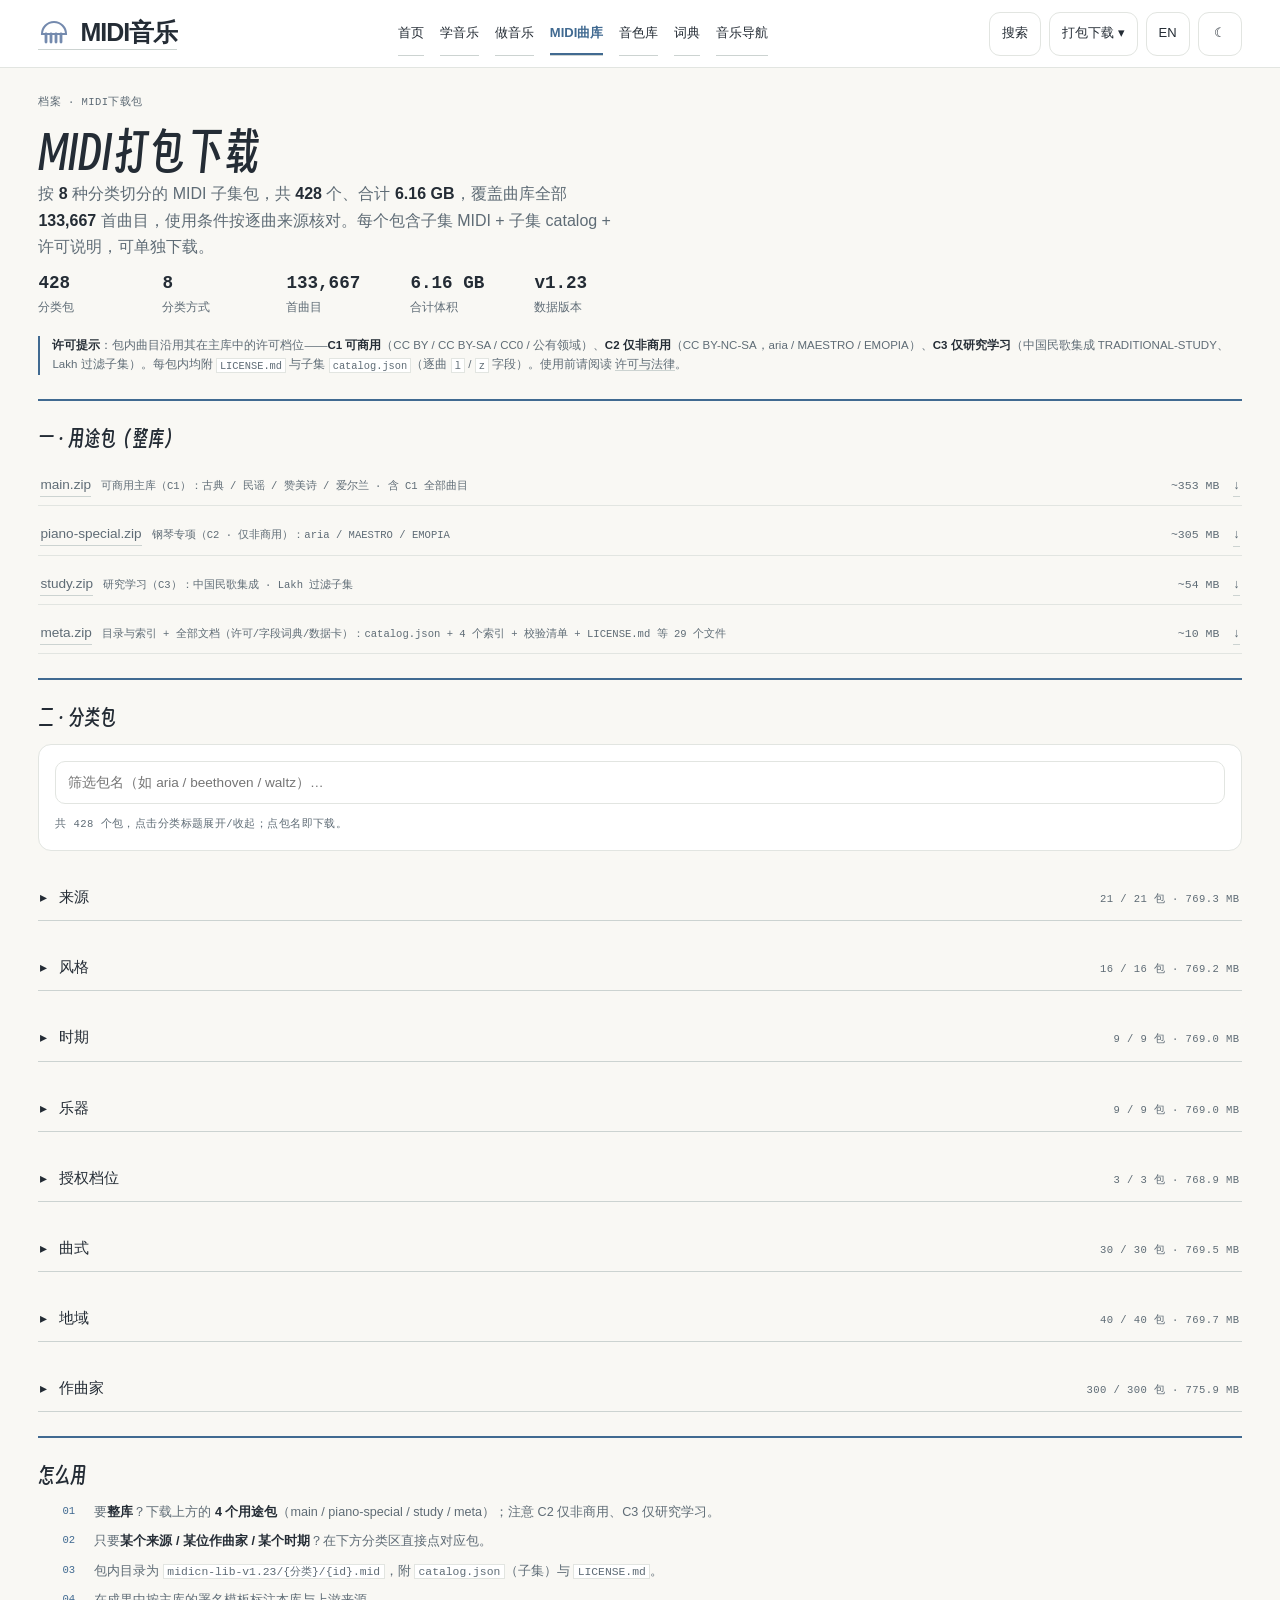
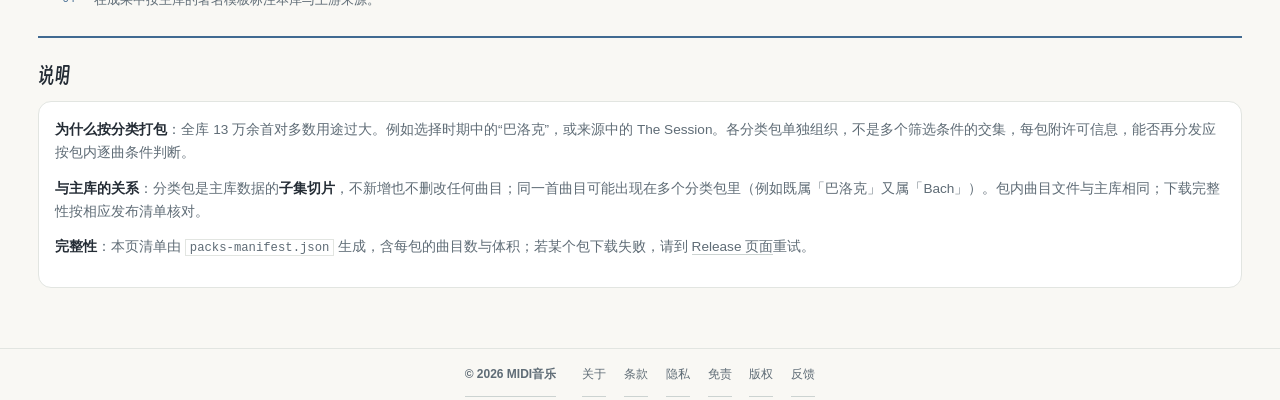
==== commit 90c0a8f2: "Unify MIDI Music branding, search metadata and licensed AI discovery (core 1.7.0)" ====
--- a/index.html
+++ b/index.html
@@ -1,15 +1,16 @@
 <!doctype html>
 <html lang="zh-Hans" data-site="zip" data-lang="zh" data-design="v6" data-ui="clean" data-page="download" style="--site-accent:#6995bd;--site-text:#416a91">
 <head><meta charset="utf-8"><meta name="viewport" content="width=device-width,initial-scale=1,viewport-fit=cover">
-<title>MIDI打包下载 · 按用途与分类选择</title><meta name="description" content="按来源、作曲家、时期、风格等选择MIDI下载包，核对包内曲目、文件和逐项使用条件。">
+<title>MIDI打包下载 · 按用途与分类选择｜MIDI音乐</title><meta name="description" content="按来源、作曲家、时期、风格等选择MIDI下载包，核对包内曲目、文件和逐项使用条件。"><meta name="robots" content="index,follow,max-image-preview:large">
 <link rel="canonical" href="https://zip.midicn.com/">
-<meta property="og:title" content="MIDI打包下载 · 按用途与分类选择"><meta property="og:description" content="按来源、作曲家、时期、风格等选择MIDI下载包，核对包内曲目、文件和逐项使用条件。"><meta property="og:type" content="website"><meta property="og:url" content="https://zip.midicn.com/"><meta property="og:site_name" content="midicn · 打包下载"><meta property="og:locale" content="zh_CN"><meta property="og:image" content="https://zip.midicn.com/assets/og.png"><meta name="twitter:card" content="summary_large_image">
-<meta property="og:image:width" content="1200"><meta property="og:image:height" content="630"><meta property="og:image:alt" content="midicn · 打包下载"><meta name="twitter:title" content="MIDI打包下载 · 按用途与分类选择"><meta name="twitter:description" content="按来源、作曲家、时期、风格等选择MIDI下载包，核对包内曲目、文件和逐项使用条件。"><meta name="twitter:image" content="https://zip.midicn.com/assets/og.png">
+<meta property="og:title" content="MIDI打包下载 · 按用途与分类选择｜MIDI音乐"><meta property="og:description" content="按来源、作曲家、时期、风格等选择MIDI下载包，核对包内曲目、文件和逐项使用条件。"><meta property="og:type" content="website"><meta property="og:url" content="https://zip.midicn.com/"><meta property="og:site_name" content="MIDI音乐 · 打包下载"><meta property="og:locale" content="zh_CN"><meta property="og:image" content="https://zip.midicn.com/assets/social/share.211d35165f4b.png"><meta name="twitter:card" content="summary_large_image">
+<meta property="og:image:width" content="1200"><meta property="og:image:height" content="630"><meta property="og:image:alt" content="MIDI音乐 · 打包下载"><meta name="twitter:title" content="MIDI打包下载 · 按用途与分类选择｜MIDI音乐"><meta name="twitter:description" content="按来源、作曲家、时期、风格等选择MIDI下载包，核对包内曲目、文件和逐项使用条件。"><meta name="twitter:image" content="https://zip.midicn.com/assets/social/share.211d35165f4b.png">
+<link rel="alternate" type="text/plain" title="MIDI Music discovery index" href="https://zip.midicn.com/llms.txt">
 <meta name="theme-color" content="#6995bd"><link rel="manifest" href="manifest.json"><link rel="apple-touch-icon" href="assets/core/icons/icon-192.png"><link rel="icon" href="[data-uri]">
-<script>(()=>{try{const a=document.cookie.split(';').map(x=>x.trim()).filter(x=>x.startsWith('midicn-theme=')).pop();const v=a?a.split('=')[1]:localStorage.getItem('midicn-theme');if(v==='light'||v==='dark')document.documentElement.dataset.theme=v}catch{}})();</script><link rel="preload" as="font" type="font/woff2" href="assets/fonts/p.c93c035634.078877ec7039.woff2" crossorigin><style>@font-face{font-family:"Smiley Sans";src:url("assets/fonts/p.c93c035634.078877ec7039.woff2") format("woff2");font-display:swap}</style><link rel="stylesheet" href="assets/ui/base.5a788ba068d7.css"><link rel="stylesheet" href="assets/ui/zip-index.702d8402fb73.css"><script type="application/ld+json">{"@context":"https://schema.org","@type":"WebPage","name":"MIDI打包下载 · 按用途与分类选择","description":"按来源、作曲家、时期、风格等选择MIDI下载包，核对包内曲目、文件和逐项使用条件。","url":"https://zip.midicn.com/","inLanguage":"zh"}</script></head>
+<script>(()=>{try{const a=document.cookie.split(';').map(x=>x.trim()).filter(x=>x.startsWith('midicn-theme=')).pop();const v=a?a.split('=')[1]:localStorage.getItem('midicn-theme');if(v==='light'||v==='dark')document.documentElement.dataset.theme=v}catch{}})();</script><link rel="preload" as="font" type="font/woff2" href="assets/fonts/p.c93c035634.078877ec7039.woff2" crossorigin><style>@font-face{font-family:"Smiley Sans";src:url("assets/fonts/p.c93c035634.078877ec7039.woff2") format("woff2");font-display:swap}</style><link rel="stylesheet" href="assets/ui/base.97be6fc5d034.css"><link rel="stylesheet" href="assets/ui/zip-index.702d8402fb73.css"><script type="application/ld+json">{"@context":"https://schema.org","@graph":[{"@type":"Organization","@id":"https://home.midicn.com/#organization","name":"MIDI音乐","alternateName":["midicn","MIDI Music","中国MIDI音乐"],"url":"https://home.midicn.com/","logo":{"@type":"ImageObject","url":"https://home.midicn.com/assets/core/icons/icon-512.png"}},{"@type":"WebSite","@id":"https://zip.midicn.com/#website","url":"https://zip.midicn.com/","name":"打包下载 · MIDI音乐","alternateName":["Packs","midicn · 打包下载"],"publisher":{"@id":"https://home.midicn.com/#organization"},"inLanguage":"zh-Hans"},{"@type":"WebPage","@id":"https://zip.midicn.com/#webpage","url":"https://zip.midicn.com/","name":"MIDI打包下载 · 按用途与分类选择｜MIDI音乐","description":"按来源、作曲家、时期、风格等选择MIDI下载包，核对包内曲目、文件和逐项使用条件。","inLanguage":"zh-Hans","isPartOf":{"@id":"https://zip.midicn.com/#website"},"publisher":{"@id":"https://home.midicn.com/#organization"}}]}</script></head>
 <body><a class="skip-link" href="#main" data-zh="跳至正文" data-en="Skip to content">跳至正文</a>
 <header class="site-header">
-<a class="site-brand" href="https://home.midicn.com/" data-zh-href="https://home.midicn.com/" data-en-href="https://home.midicn.com/en/" aria-label="midicn"><span class="jf-stack"><svg viewBox="0 0 32 32" width="32" height="32" class="jf jf-idle" aria-hidden="true"><path d="M4 17A12 12 0 0 1 28 17Z" fill="none" stroke="var(--accent)" stroke-width="2.1"/><path d="M8 17V25.0" stroke="var(--accent)" stroke-width="2.8" stroke-linecap="round" fill="none"/><path d="M13 17V25.0" stroke="var(--accent)" stroke-width="2.8" stroke-linecap="round" fill="none"/><path d="M18 17V25.0" stroke="var(--accent)" stroke-width="2.8" stroke-linecap="round" fill="none"/><path d="M23 17V25.0" stroke="var(--accent)" stroke-width="2.8" stroke-linecap="round" fill="none"/></svg></span><b>midicn</b></a>
+<a class="site-brand" href="https://home.midicn.com/" data-zh-href="https://home.midicn.com/" data-en-href="https://home.midicn.com/en/" data-zh-label="MIDI音乐" data-en-label="MIDI Music" aria-label="MIDI音乐"><span class="jf-stack"><svg viewBox="0 0 32 32" width="32" height="32" class="jf jf-idle" aria-hidden="true"><path d="M4 17A12 12 0 0 1 28 17Z" fill="none" stroke="var(--accent)" stroke-width="2.1"/><path d="M8 17V25.0" stroke="var(--accent)" stroke-width="2.8" stroke-linecap="round" fill="none"/><path d="M13 17V25.0" stroke="var(--accent)" stroke-width="2.8" stroke-linecap="round" fill="none"/><path d="M18 17V25.0" stroke="var(--accent)" stroke-width="2.8" stroke-linecap="round" fill="none"/><path d="M23 17V25.0" stroke="var(--accent)" stroke-width="2.8" stroke-linecap="round" fill="none"/></svg></span><b data-zh="MIDI音乐" data-en="MIDI Music">MIDI音乐</b></a>
 <nav class="site-task-nav" data-zh-label="全站导航" data-en-label="Main navigation" aria-label="全站导航"><a href="https://home.midicn.com/" data-zh="首页" data-en="Home" data-zh-href="https://home.midicn.com/" data-en-href="https://home.midicn.com/en/">首页</a><a href="https://home.midicn.com/learn/" data-zh-href="https://home.midicn.com/learn/" data-en-href="https://home.midicn.com/en/learn/" data-zh="学音乐" data-en="Learn">学音乐</a><a href="https://home.midicn.com/make/" data-zh-href="https://home.midicn.com/make/" data-en-href="https://home.midicn.com/en/make/" data-zh="做音乐" data-en="Create">做音乐</a><a href="https://lib.midicn.com/" data-zh="MIDI曲库" data-en="MIDI" data-zh-href="https://lib.midicn.com/" data-en-href="https://lib.midicn.com/" aria-current="page">MIDI曲库</a><a href="https://sf.midicn.com/" data-zh="音色库" data-en="SoundFonts" data-zh-href="https://sf.midicn.com/" data-en-href="https://sf.midicn.com/">音色库</a><a href="https://gloss.midicn.com/" data-zh="词典" data-en="Glossary" data-zh-href="https://gloss.midicn.com/" data-en-href="https://gloss.midicn.com/en/">词典</a><a data-directory-group="directory" href="https://nav.midicn.com/" data-zh="音乐导航" data-en="Directory" data-zh-href="https://nav.midicn.com/" data-en-href="https://nav.midicn.com/">音乐导航</a></nav>
 <div class="site-actions"><a class="site-search" href="https://home.midicn.com/search/" data-zh-href="https://home.midicn.com/search/" data-en-href="https://home.midicn.com/en/search/" data-zh="搜索" data-en="Search">搜索</a>
 <div class="site-switcher"><button id="navmenu-btn" type="button" aria-expanded="false" aria-controls="navmenu-panel" data-zh="打包下载 ▾" data-en="Packs ▾" data-zh-label="切换分站" data-en-label="Choose a site" aria-label="切换分站">打包下载 ▾</button><nav id="navmenu-panel" class="site-menu" hidden aria-label="全部分站"><a href="https://home.midicn.com/" data-zh="首页" data-en="Home" data-zh-href="https://home.midicn.com/" data-en-href="https://home.midicn.com/en/"><span class="site-dot" style="--dot:#d9795c" aria-hidden="true"></span><span data-label>首页</span></a><a href="https://nav.midicn.com/" data-zh="音乐导航" data-en="Directory" data-zh-href="https://nav.midicn.com/" data-en-href="https://nav.midicn.com/"><span class="site-dot" style="--dot:#5caaa0" aria-hidden="true"></span><span data-label>音乐导航</span></a><a href="https://ai.midicn.com/" data-zh="AI做音乐" data-en="AI Music" data-zh-href="https://ai.midicn.com/" data-en-href="https://ai.midicn.com/en/"><span class="site-dot" style="--dot:#cb7993" aria-hidden="true"></span><span data-label>AI做音乐</span></a><a href="https://prod.midicn.com/" data-zh="音频" data-en="Audio" data-zh-href="https://prod.midicn.com/" data-en-href="https://prod.midicn.com/en/"><span class="site-dot" style="--dot:#61a9b2" aria-hidden="true"></span><span data-label>音频</span></a><a href="https://hist.midicn.com/" data-zh="音乐史" data-en="Music History" data-zh-href="https://hist.midicn.com/" data-en-href="https://hist.midicn.com/en/"><span class="site-dot" style="--dot:#c49a51" aria-hidden="true"></span><span data-label>音乐史</span></a><a href="https://theo.midicn.com/" data-zh="乐理" data-en="Theory" data-zh-href="https://theo.midicn.com/" data-en-href="https://theo.midicn.com/en/"><span class="site-dot" style="--dot:#9381c6" aria-hidden="true"></span><span data-label>乐理</span></a><a href="https://inst.midicn.com/" data-zh="乐器" data-en="Instruments" data-zh-href="https://inst.midicn.com/" data-en-href="https://inst.midicn.com/en/"><span class="site-dot" style="--dot:#7b9d68" aria-hidden="true"></span><span data-label>乐器</span></a><a href="https://gloss.midicn.com/" data-zh="词典" data-en="Dictionary" data-zh-href="https://gloss.midicn.com/" data-en-href="https://gloss.midicn.com/en/"><span class="site-dot" style="--dot:#a484ae" aria-hidden="true"></span><span data-label>词典</span></a><a href="https://lib.midicn.com/" data-zh="MIDI曲库" data-en="MIDI Library" data-zh-href="https://lib.midicn.com/" data-en-href="https://lib.midicn.com/"><span class="site-dot" style="--dot:#c28a55" aria-hidden="true"></span><span data-label>MIDI曲库</span></a><a href="https://mid.midicn.com/" data-zh="MIDI下载" data-en="MIDI Downloads" data-zh-href="https://mid.midicn.com/" data-en-href="https://mid.midicn.com/"><span class="site-dot" style="--dot:#5ca69c" aria-hidden="true"></span><span data-label>MIDI下载</span></a><a href="https://zip.midicn.com/" data-zh="打包下载" data-en="Packs" data-zh-href="https://zip.midicn.com/" data-en-href="https://zip.midicn.com/" aria-current="page"><span class="site-dot" style="--dot:#6995bd" aria-hidden="true"></span><span data-label>打包下载</span></a><a href="https://sf.midicn.com/" data-zh="音色库" data-en="SoundFonts" data-zh-href="https://sf.midicn.com/" data-en-href="https://sf.midicn.com/"><span class="site-dot" style="--dot:#818aca" aria-hidden="true"></span><span data-label>音色库</span></a></nav></div>
@@ -46,5 +47,5 @@
   <div class="panel"><div class="panel-bd" id="about"></div></div>
 </main><p id="midicn-status" role="status" aria-live="polite"></p>
 <nav class="site-bottom-nav" aria-label="Mobile navigation"><a href="https://home.midicn.com/" data-zh="首页" data-en="Home" data-zh-href="https://home.midicn.com/" data-en-href="https://home.midicn.com/en/">首页</a><a href="https://home.midicn.com/learn/" data-zh-href="https://home.midicn.com/learn/" data-en-href="https://home.midicn.com/en/learn/" data-zh="学习" data-en="Learn">学习</a><a href="https://home.midicn.com/make/" data-zh-href="https://home.midicn.com/make/" data-en-href="https://home.midicn.com/en/make/" data-zh="制作" data-en="Make">制作</a><a href="https://lib.midicn.com/" data-zh="MIDI库" data-en="MIDI" data-zh-href="https://lib.midicn.com/" data-en-href="https://lib.midicn.com/" aria-current="page">MIDI库</a><a href="https://sf.midicn.com/" data-zh="音色库" data-en="Sounds" data-zh-href="https://sf.midicn.com/" data-en-href="https://sf.midicn.com/">音色库</a><a href="https://nav.midicn.com/" data-zh="导航" data-en="Nav" data-zh-href="https://nav.midicn.com/" data-en-href="https://nav.midicn.com/">导航</a></nav><footer class="site-footer"><div class="footer-ad" data-footer-ad hidden><span class="footer-ad-label" data-zh="广告" data-en="Advertisement">广告</span>
-<ins class="adsbygoogle" style="display:block" data-ad-client="ca-pub-0088997035636558" data-ad-slot="1813332933" data-ad-format="auto" data-full-width-responsive="true"></ins></div><div class="footer-line" data-locale="zh"><a class="footer-brand" href="https://home.midicn.com/">© 2026 midicn</a><nav aria-label="法律声明"><a class="footer-secondary" href="https://home.midicn.com/about/">关于</a><a href="https://home.midicn.com/legal/data/terms/">条款</a><a href="https://home.midicn.com/legal/privacy/">隐私</a><a href="https://home.midicn.com/legal/data/disclaimer/">免责</a><a href="https://home.midicn.com/legal/data/copyright/">版权</a><a class="footer-feedback" data-feedback href="https://github.com/midicn/midi-library/issues" rel="noopener">反馈</a></nav></div><div class="footer-line" data-locale="en" hidden><a class="footer-brand" href="https://home.midicn.com/en/">© 2026 midicn</a><nav aria-label="Legal"><a class="footer-secondary" href="https://home.midicn.com/en/about/">About</a><a href="https://home.midicn.com/en/legal/data/terms/">Terms</a><a href="https://home.midicn.com/en/legal/privacy/">Privacy</a><a href="https://home.midicn.com/en/legal/data/disclaimer/">Notice</a><a href="https://home.midicn.com/en/legal/data/copyright/">Rights</a><a class="footer-feedback" data-feedback href="https://github.com/midicn/midi-library/issues" rel="noopener">Feedback</a></nav></div><div class="page-metadata" hidden aria-hidden="true"><p id="footNote"></p><p id="footLic"></p><p id="footLegal"></p></div><noscript><nav class="no-script-sites" aria-label="All sites"><a href="https://nav.midicn.com/" data-zh="音乐导航" data-en="Directory" data-zh-href="https://nav.midicn.com/" data-en-href="https://nav.midicn.com/">音乐导航</a><a href="https://lib.midicn.com/" data-zh="MIDI曲库" data-en="MIDI Library" data-zh-href="https://lib.midicn.com/" data-en-href="https://lib.midicn.com/">MIDI曲库</a><a href="https://mid.midicn.com/" data-zh="MIDI下载" data-en="MIDI Downloads" data-zh-href="https://mid.midicn.com/" data-en-href="https://mid.midicn.com/">MIDI下载</a><a href="https://zip.midicn.com/" data-zh="打包下载" data-en="Packs" data-zh-href="https://zip.midicn.com/" data-en-href="https://zip.midicn.com/">打包下载</a><a href="https://sf.midicn.com/" data-zh="音色库" data-en="SoundFonts" data-zh-href="https://sf.midicn.com/" data-en-href="https://sf.midicn.com/">音色库</a><a href="https://home.midicn.com/" data-zh="首页" data-en="Home" data-zh-href="https://home.midicn.com/" data-en-href="https://home.midicn.com/en/">首页</a><a href="https://gloss.midicn.com/" data-zh="词典" data-en="Dictionary" data-zh-href="https://gloss.midicn.com/" data-en-href="https://gloss.midicn.com/en/">词典</a><a href="https://hist.midicn.com/" data-zh="音乐史" data-en="Music History" data-zh-href="https://hist.midicn.com/" data-en-href="https://hist.midicn.com/en/">音乐史</a><a href="https://theo.midicn.com/" data-zh="乐理" data-en="Theory" data-zh-href="https://theo.midicn.com/" data-en-href="https://theo.midicn.com/en/">乐理</a><a href="https://inst.midicn.com/" data-zh="乐器" data-en="Instruments" data-zh-href="https://inst.midicn.com/" data-en-href="https://inst.midicn.com/en/">乐器</a><a href="https://prod.midicn.com/" data-zh="音频" data-en="Audio" data-zh-href="https://prod.midicn.com/" data-en-href="https://prod.midicn.com/en/">音频</a><a href="https://ai.midicn.com/" data-zh="AI做音乐" data-en="AI Music" data-zh-href="https://ai.midicn.com/" data-en-href="https://ai.midicn.com/en/">AI做音乐</a></nav></noscript></footer>
-<script type="application/json" id="midicn-config">{"site":"zip","core":"1.6.0","locale":"zh","localeMode":"inline","serviceWorker":"sw.js","midiLocator":"data/midi-locator.json","midiOrigins":["https://mid.midicn.com","https://zip.midicn.com","https://lib.midicn.com"],"advertising":{"enabled":true,"client":"ca-pub-0088997035636558","slot":"1813332933","host":"zip.midicn.com"}}</script><script defer src="assets/ui/runtime.e2eae50bcbbd.js"></script><script defer src="assets/ui/zip-index.4206c5e755ce.js"></script></body></html>
+<ins class="adsbygoogle" style="display:block" data-ad-client="ca-pub-0088997035636558" data-ad-slot="1813332933" data-ad-format="auto" data-full-width-responsive="true"></ins></div><div class="footer-line" data-locale="zh"><a class="footer-brand" href="https://home.midicn.com/">© 2026 MIDI音乐</a><nav aria-label="法律声明"><a class="footer-secondary" href="https://home.midicn.com/about/">关于</a><a href="https://home.midicn.com/legal/data/terms/">条款</a><a href="https://home.midicn.com/legal/privacy/">隐私</a><a href="https://home.midicn.com/legal/data/disclaimer/">免责</a><a href="https://home.midicn.com/legal/data/copyright/">版权</a><a class="footer-feedback" data-feedback href="https://github.com/midicn/midi-library/issues" rel="noopener">反馈</a></nav></div><div class="footer-line" data-locale="en" hidden><a class="footer-brand" href="https://home.midicn.com/en/">© 2026 MIDI Music</a><nav aria-label="Legal"><a class="footer-secondary" href="https://home.midicn.com/en/about/">About</a><a href="https://home.midicn.com/en/legal/data/terms/">Terms</a><a href="https://home.midicn.com/en/legal/privacy/">Privacy</a><a href="https://home.midicn.com/en/legal/data/disclaimer/">Notice</a><a href="https://home.midicn.com/en/legal/data/copyright/">Rights</a><a class="footer-feedback" data-feedback href="https://github.com/midicn/midi-library/issues" rel="noopener">Feedback</a></nav></div><div class="page-metadata" hidden aria-hidden="true"><p id="footNote"></p><p id="footLic"></p><p id="footLegal"></p></div><noscript><nav class="no-script-sites" aria-label="All sites"><a href="https://nav.midicn.com/" data-zh="音乐导航" data-en="Directory" data-zh-href="https://nav.midicn.com/" data-en-href="https://nav.midicn.com/">音乐导航</a><a href="https://lib.midicn.com/" data-zh="MIDI曲库" data-en="MIDI Library" data-zh-href="https://lib.midicn.com/" data-en-href="https://lib.midicn.com/">MIDI曲库</a><a href="https://mid.midicn.com/" data-zh="MIDI下载" data-en="MIDI Downloads" data-zh-href="https://mid.midicn.com/" data-en-href="https://mid.midicn.com/">MIDI下载</a><a href="https://zip.midicn.com/" data-zh="打包下载" data-en="Packs" data-zh-href="https://zip.midicn.com/" data-en-href="https://zip.midicn.com/">打包下载</a><a href="https://sf.midicn.com/" data-zh="音色库" data-en="SoundFonts" data-zh-href="https://sf.midicn.com/" data-en-href="https://sf.midicn.com/">音色库</a><a href="https://home.midicn.com/" data-zh="首页" data-en="Home" data-zh-href="https://home.midicn.com/" data-en-href="https://home.midicn.com/en/">首页</a><a href="https://gloss.midicn.com/" data-zh="词典" data-en="Dictionary" data-zh-href="https://gloss.midicn.com/" data-en-href="https://gloss.midicn.com/en/">词典</a><a href="https://hist.midicn.com/" data-zh="音乐史" data-en="Music History" data-zh-href="https://hist.midicn.com/" data-en-href="https://hist.midicn.com/en/">音乐史</a><a href="https://theo.midicn.com/" data-zh="乐理" data-en="Theory" data-zh-href="https://theo.midicn.com/" data-en-href="https://theo.midicn.com/en/">乐理</a><a href="https://inst.midicn.com/" data-zh="乐器" data-en="Instruments" data-zh-href="https://inst.midicn.com/" data-en-href="https://inst.midicn.com/en/">乐器</a><a href="https://prod.midicn.com/" data-zh="音频" data-en="Audio" data-zh-href="https://prod.midicn.com/" data-en-href="https://prod.midicn.com/en/">音频</a><a href="https://ai.midicn.com/" data-zh="AI做音乐" data-en="AI Music" data-zh-href="https://ai.midicn.com/" data-en-href="https://ai.midicn.com/en/">AI做音乐</a></nav></noscript></footer>
+<script type="application/json" id="midicn-config">{"site":"zip","core":"1.7.0","locale":"zh","localeMode":"inline","serviceWorker":"sw.js","midiLocator":"data/midi-locator.json","midiOrigins":["https://mid.midicn.com","https://zip.midicn.com","https://lib.midicn.com"],"advertising":{"enabled":true,"client":"ca-pub-0088997035636558","slot":"1813332933","host":"zip.midicn.com"}}</script><script defer src="assets/ui/runtime.e2eae50bcbbd.js"></script><script defer src="assets/ui/zip-index.bc93696a8489.js"></script></body></html>
--- a/assets/ui/base.97be6fc5d034.css
+++ b/assets/ui/base.97be6fc5d034.css
@@ -0,0 +1 @@
+@layer reset,tokens,base,components,layouts,utilities;@layer base{:root{color-scheme:light dark;--ink:#0B0B0C;--ink:light-dark(#F7F4EE,#0B0B0C);--ink-2:#111113;--ink-2:light-dark(#FFFFFF,#111113);--ink-3:#17171A;--ink-3:light-dark(#F1EDE5,#17171A);--ink-4:#0E0E10;--ink-4:light-dark(#FAF8F4,#0E0E10);--rule:#242427;--rule:light-dark(#D9D3C7,#242427);--rule-2:#343439;--rule-2:light-dark(#BDB5A5,#343439);--paper:#F2EEE6;--paper:light-dark(#16161A,#F2EEE6);--paper-2:#A9A49B;--paper-2:light-dark(#5A564E,#A9A49B);--paper-3:#6E6A64;--paper-3:light-dark(#6E6A64,#807B72);--vermilion:#CE4A32;--vermilion:light-dark(#A93A24,#CE4A32);--gold:#C9A227;--gold:light-dark(#8A6F10,#C9A227);--jade:#5E9E7E;--jade:light-dark(#2F6B50,#5E9E7E);--slate:#7A8AA3;--slate:light-dark(#4C5A70,#7A8AA3);--ok:light-dark(#1B7A4C,#58D48A);--study:light-dark(#1F5FA8,#5A9BD8);--doubt:light-dark(#9A6213,#E8A33D);--warn:light-dark(#C0452A,#FF7A5C);--stop:light-dark(#B32E2E,#E45A5A);--vermilion-soft:rgba(206,74,50,.14);--vermilion-soft:light-dark(rgba(169,58,36,.1),rgba(206,74,50,.14));--vermilion-line:rgba(206,74,50,.45);--vermilion-line:light-dark(rgba(169,58,36,.4),rgba(206,74,50,.45));--gold-soft:rgba(201,162,39,.14);--gold-soft:light-dark(rgba(138,111,16,.1),rgba(201,162,39,.14));--jade-soft:rgba(94,158,126,.14);--jade-soft:light-dark(rgba(47,107,80,.1),rgba(94,158,126,.14));--accent-h:18;--accent-c:.16;--accent:oklch(.58 var(--accent-c) var(--accent-h));--accent:light-dark(oklch(.58 var(--accent-c,.16) var(--accent-h)),oklch(.8 var(--accent-c,.15) var(--accent-h)));--accent-soft:oklch(.58 var(--accent-c,.16) var(--accent-h) / .14);--accent-soft:light-dark(oklch(.58 var(--accent-c,.16) var(--accent-h) / .12),oklch(.8 var(--accent-c,.15) var(--accent-h) / .16));--on-accent:light-dark(#FFF8F4,#1A0A06);--n0:light-dark(#FBF8F1,#08080B);--n1:light-dark(#FFFFFF,#12121A);--n2:light-dark(#F4F0E6,#1A1A25);--n3:light-dark(#E4DECF,#242432);--n4:light-dark(#CFC7B2,#32323F);--n5:light-dark(#B3AA93,#4A4A5A);--n6:light-dark(#8F8875,#6C6C80);--n7:light-dark(#6E6857,#8E8EA3);--n8:light-dark(#524D3F,#B4B4C6);--n9:light-dark(#38342A,#D6D6E2);--n10:light-dark(#211E17,#EFEFE8);--n11:light-dark(#12100B,#F7F6F1);--serif:"Songti SC","Source Han Serif SC","Noto Serif SC",Georgia,"Times New Roman",serif;--sans:-apple-system,BlinkMacSystemFont,"Segoe UI","PingFang SC","Hiragino Sans GB","Microsoft YaHei",Roboto,sans-serif;--mono:ui-monospace,SFMono-Regular,"SF Mono",Menlo,Consolas,monospace;--fs-10:clamp(10px,.62rem,11px);--fs-11:clamp(10.5px,.66rem,11.5px);--fs-12:clamp(11.5px,.72rem,12.5px);--fs-13:clamp(12.5px,.79rem,13.5px);--fs-14:clamp(13.5px,.85rem,14.5px);--fs-16:clamp(15px,.95rem,16.5px);--fs-20:clamp(17px,1.1rem,20px);--fs-26:clamp(20px,1.6vw,26px);--fs-34:clamp(24px,2.6vw,34px);--fs-38:clamp(28px,3.2vw,38px);--fs-46:clamp(28px,4vw,46px);--lh-tight:1.2;--lh-body:1.68;--s1:4px;--s2:8px;--s3:12px;--s4:16px;--s5:24px;--s6:32px;--s7:48px;--s8:64px;--r-1:8px;--r-2:16px;--r-3:26px;--r-full:999px;--r:var(--r-1);--r-lg:var(--r-2);--shadow-1:0 1px 0 light-dark(rgba(90,70,30,.1),rgba(0,0,0,.35)),0 10px 24px -16px oklch(.6 .1 var(--accent-h) / .45);--shadow-2:0 2px 0 light-dark(rgba(90,70,30,.08),rgba(0,0,0,.3)),0 20px 44px -22px oklch(.6 .12 var(--accent-h) / .55);--wrap:min(92vw,1560px);--wrap-wide:var(--wrap);--wrap-read:var(--wrap);--gutter:clamp(var(--s4),2.5vw,var(--s6));--z-hdr:20;--z-play:30;--z-pop:40;--hdr:56px;--play:68px;--tap:44px;--sa-t:env(safe-area-inset-top,0px);--sa-b:env(safe-area-inset-bottom,0px);--sa-l:env(safe-area-inset-left,0px);--sa-r:env(safe-area-inset-right,0px);--t:.15s linear}:root[data-theme=light]{color-scheme:light}:root[data-theme=dark]{color-scheme:dark}@media(prefers-reduced-motion:reduce){:root{--t:.01s}}.jf-t1{stroke:var(--jf-1)}.jf-t2{stroke:var(--jf-2)}.jf-t3{stroke:var(--jf-3)}.jf-t4{stroke:var(--jf-4)}.jf-w1{stroke:var(--jf-1)}.jf-w4{stroke:var(--jf-4)}.jf-dome{fill:var(--jf-dome)}.jf-dome-n{fill:color-mix(in oklab,var(--jf-dome) 22%,var(--n6))}.jf-dome-d{fill:color-mix(in oklab,var(--jf-dome) 12%,var(--n4))}.jf-mute{stroke:color-mix(in oklab,var(--jf-dome) 45%,var(--n6))}.jf-n{stroke:var(--n6)}.jf-n4{stroke:var(--n4)}.jf-doubt{stroke:var(--doubt)}.jf-dim{stroke:var(--jf-dome);stroke-opacity:.55}.jf-stack{display:inline-flex;position:relative;line-height:0;flex:none}.jf-stack .jf{display:none}.jf-stack .jf-idle{display:block}.jf-stack .jf-playing,.jf-stack .jf-loading,.jf-stack .jf-done,.jf-stack .jf-hint{position:absolute;top:0;left:0}:root[data-jf=playing] .jf-stack .jf-idle{visibility:hidden}:root[data-jf=playing] .jf-stack .jf-playing{display:block}:root[data-jf=loading] .jf-stack .jf-idle{visibility:hidden}:root[data-jf=loading] .jf-stack .jf-loading{display:block}:root[data-jf=hint] .jf-stack .jf-idle{visibility:hidden}:root[data-jf=hint] .jf-stack .jf-hint{display:block}:root[data-jf=done] .jf-stack .jf-idle{visibility:hidden}:root[data-jf=done] .jf-stack .jf-done{display:block}@media(prefers-reduced-motion:no-preference){:root[data-jf=playing] .jf-stack .jf-playing path:nth-of-type(odd){animation:jf-swim 1.6s ease-in-out infinite alternate}@keyframes jf-swim{0%{transform:translateY(-.6px)}to{transform:translateY(.6px)}}}*{box-sizing:border-box;margin:0;padding:0}html{-webkit-text-size-adjust:100%;scroll-behavior:smooth}body{background:var(--ink);color:var(--paper);font-family:var(--sans);font-size:var(--fs-14);line-height:var(--lh-body);-webkit-font-smoothing:antialiased;overflow-x:visible}a{color:inherit;text-decoration:none;border-bottom:1px solid var(--rule-2);transition:border-color var(--t),color var(--t)}a:hover{border-bottom-color:var(--vermilion);color:var(--vermilion)}button,input,select{font:inherit;color:inherit}button{background:none;border:0;cursor:pointer}:focus-visible{outline:2px solid var(--vermilion);outline-offset:2px}img,svg{display:block;max-width:100%}::selection{background:var(--vermilion);color:#fff}code,kbd{font-family:var(--mono);font-size:.9em;background:var(--ink-4);border:1px solid var(--rule);padding:.05em .3em}pre{background:var(--ink-4);border:1px solid var(--rule);padding:var(--s4);overflow-x:auto;font-family:var(--mono);font-size:var(--fs-12);line-height:1.8;margin:var(--s3) 0 var(--s5)}pre code{background:none;border:0;padding:0}h1,h2,h3{font-family:var(--serif);font-weight:600;letter-spacing:.01em;line-height:var(--lh-tight)}h1{font-size:var(--fs-34)}h2{font-size:var(--fs-26)}h3{font-size:var(--fs-16);font-family:var(--sans);font-weight:650;letter-spacing:0}p{color:var(--paper-2);margin-bottom:var(--s3)}strong,b{color:var(--paper);font-weight:650}.lede{font-family:var(--serif);font-size:var(--fs-16);line-height:1.78;color:var(--paper);max-width:100%}.lede em{font-style:normal;color:var(--vermilion)}.meta{font-family:var(--mono);font-size:var(--fs-11);color:var(--paper-3);letter-spacing:.04em}.num{font-family:var(--mono);font-variant-numeric:tabular-nums}.stitle{display:flex;align-items:baseline;gap:var(--s3);flex-wrap:wrap;padding-top:var(--s2);border-top:2px solid var(--vermilion);margin:var(--s5) 0 var(--s3)}.stitle h2{margin:0}.stitle .spacer{margin-left:auto}h1,h2,h3{text-wrap:balance}p,.lede{text-wrap:pretty}.lede{max-width:100%}.nav a,.btn,.axis,.langbtn,.dlchip,.dlmore,.tag,.lic{white-space:nowrap}.nav{flex-wrap:wrap;row-gap:var(--s2)}@media(max-width:1023px){.hbar{flex-wrap:wrap;height:auto;min-height:52px;padding-top:var(--s2);padding-bottom:var(--s2);row-gap:var(--s2)}.nav{margin-left:0;width:100%;order:9;gap:var(--s4)}}.wrap{width:100%;max-width:var(--wrap);margin:0 auto;padding:0 var(--gutter)}.wrap-read{max-width:var(--wrap-read)}body>header{position:sticky;top:0;z-index:var(--z-hdr);background:var(--ink);border-bottom:1px solid var(--rule)}.hbar{max-width:var(--wrap);margin:0 auto;height:var(--hdr);padding:0 var(--gutter);display:flex;align-items:center;gap:var(--s5)}.brand{display:flex;align-items:center;gap:var(--s2);border:0;flex:none}.brand svg{width:22px;height:22px;flex:none}.brand .jf-404 svg{width:32px;height:32px}.brand b{font-family:var(--serif);font-size:var(--fs-16);font-weight:600}.brand i{font-family:var(--mono);font-size:var(--fs-11);font-style:normal;color:var(--paper-3);margin-left:2px}.nav{display:flex;gap:var(--s5);font-size:var(--fs-13);margin-left:auto;flex-wrap:wrap}.nav a{border-bottom:1px solid transparent;padding-bottom:2px;color:var(--paper-2)}.nav a:hover{color:var(--paper);border-bottom-color:var(--rule-2)}.nav a.on{color:var(--paper);border-bottom-color:var(--vermilion)}.iconbtn{width:34px;height:34px;border:1px solid var(--rule);color:var(--paper-2);display:grid;place-items:center;transition:var(--t);flex:none}.iconbtn:hover{border-color:var(--vermilion);color:var(--vermilion)}.iconbtn svg{width:15px;height:15px;fill:currentColor}.langbtn{width:auto;padding:0 var(--s3);font-family:var(--mono);font-size:var(--fs-11)}#theme svg{fill:none;stroke:currentColor}#theme .i-sun{display:none}#theme .i-moon{display:block}@media(prefers-color-scheme:dark){:root:not([data-theme=light]) #theme .i-sun{display:block}:root:not([data-theme=light]) #theme .i-moon{display:none}}:root[data-theme=dark] #theme .i-sun{display:block}:root[data-theme=dark] #theme .i-moon{display:none}:root[data-theme=light] #theme .i-sun{display:none}:root[data-theme=light] #theme .i-moon{display:block}.kb-tabicons{position:absolute;width:0;height:0;overflow:hidden}.panel{border:1px solid var(--rule);background:var(--ink-2)}.panel-hd{display:flex;align-items:center;gap:var(--s3);padding:var(--s3) var(--s4);border-bottom:1px solid var(--rule);font-family:var(--serif);font-size:var(--fs-14)}.panel-bd{padding:var(--s3) var(--s4)}.tile{border:1px solid var(--rule);background:var(--ink-2);padding:var(--s3);transition:border-color var(--t),background var(--t);display:block}.tile:hover{border-color:var(--rule-2);background:var(--ink-3);border-bottom-color:var(--rule-2)}.tile.is-on{border-color:var(--vermilion);background:var(--vermilion-soft)}.dl{display:grid;grid-template-columns:auto minmax(0,1fr);gap:var(--s2) var(--s4);font-size:var(--fs-13)}.dl dt{color:var(--paper-3);white-space:nowrap;font-family:var(--mono);font-size:var(--fs-11);padding-top:2px}.dl dd{margin:0;color:var(--paper);word-break:break-word}table{width:100%;border-collapse:collapse;font-size:var(--fs-13)}th,td{text-align:left;padding:var(--s3);border-bottom:1px solid var(--rule);vertical-align:top}th{font-family:var(--mono);font-size:var(--fs-11);color:var(--paper-3);letter-spacing:.06em;font-weight:500;border-bottom-color:var(--rule-2);white-space:nowrap}td b{font-weight:600}.tw{width:100%;overflow-x:auto;-webkit-overflow-scrolling:touch}.lic{display:inline-flex;align-items:center;gap:var(--s2);font-family:var(--mono);font-size:var(--fs-11);white-space:nowrap;border:1px solid currentColor;padding:1px var(--s2);color:var(--paper-3)}.lic:before{content:"";width:6px;height:6px;background:currentColor;flex:none}.lic.c1{color:var(--jade)}.lic.c2{color:var(--gold)}.lic.c3{color:var(--slate)}.lic.no{color:var(--vermilion)}.lic.plain{border-color:var(--rule);color:var(--paper-3)}.btn{display:inline-flex;align-items:center;justify-content:center;gap:var(--s2);min-height:44px;padding:0 var(--s4);border:1px solid var(--rule-2);background:none;color:var(--paper);font-size:var(--fs-13);transition:var(--t)}.btn:hover{border-color:var(--vermilion);color:var(--vermilion)}.btn.primary{background:var(--vermilion);border-color:var(--vermilion);color:#fff}.btn.primary:hover{filter:brightness(1.08);color:#fff}.btn.ghost{border-color:transparent;color:var(--paper-2);padding:0 var(--s3)}.btn.ghost:hover{border-color:var(--rule);color:var(--paper)}.btn svg{width:14px;height:14px;fill:currentColor}.sig{display:flex;align-items:flex-end;gap:1px;height:24px}.sig i{flex:1;background:var(--rule-2);transition:background var(--t)}.tile:hover .sig i{background:var(--vermilion)}footer{margin-top:var(--s6);border-top:1px solid var(--rule);padding:var(--s4) 0 calc(var(--s4) + var(--sa-b))}.fnote{margin-top:var(--s6);padding-top:var(--s4);border-top:1px solid var(--rule);font-size:var(--fs-11);color:var(--paper-3);line-height:1.9}.fbar{display:flex;align-items:center;gap:var(--s2) var(--s4);flex-wrap:wrap;font-size:var(--fs-12);color:var(--paper-3)}.fbar b{font-family:var(--serif);font-size:var(--fs-13);color:var(--paper);font-weight:600}.fnav{display:flex;gap:var(--s3) var(--s4);flex-wrap:wrap}.fnav a{font-size:var(--fs-12);color:var(--paper-2);border-bottom:0}.fnav a:hover{color:var(--vermilion)}.flic{margin-left:auto;font-family:var(--mono);font-size:var(--fs-11);color:var(--paper-3)}.fnote{margin-top:var(--s3);padding-top:var(--s3);border-top:1px solid var(--rule);display:flex;gap:var(--s2) var(--s5);flex-wrap:wrap;justify-content:space-between;font-family:var(--mono);font-size:var(--fs-11);color:var(--paper-3)}.fnote a{color:var(--paper-3);border-bottom:0}.fnote a:hover{color:var(--vermilion)}.pkgs{display:grid;grid-template-columns:repeat(auto-fill,minmax(268px,1fr));gap:var(--s3)}.pkg{border:1px solid var(--rule);background:var(--ink-2);padding:var(--s4);display:flex;flex-direction:column;gap:var(--s2)}.pkg:hover{border-color:var(--rule-2)}.pkg .pn{font-family:var(--serif);font-size:var(--fs-16)}.pkg .pm{font-family:var(--mono);font-size:var(--fs-11);color:var(--paper-3)}.pkg .pd{font-size:var(--fs-12);color:var(--paper-2);line-height:1.7;flex:1}.pkg .dlbtn{align-self:flex-start;min-height:34px;padding:0 var(--s3);background:var(--vermilion);color:#fff;display:inline-flex;align-items:center;gap:var(--s2);font-size:var(--fs-12);border:0}.pkg .dlbtn:hover{filter:brightness(1.08);color:#fff}.pkg .dlbtn svg{width:13px;height:13px;fill:currentColor}.steps{counter-reset:s;list-style:none}.steps li{counter-increment:s;position:relative;padding-left:var(--s6);margin-bottom:var(--s3);font-size:var(--fs-13);color:var(--paper-2)}.steps li:before{content:counter(s,decimal-leading-zero);position:absolute;left:0;top:.1em;font-family:var(--mono);font-size:var(--fs-11);color:var(--vermilion)}.note{font-size:var(--fs-12);color:var(--paper-3);border-left:2px solid var(--vermilion);padding-left:var(--s3);margin:var(--s3) 0}main.doc.wide{max-width:var(--wrap)}main.doc{width:100%;max-width:var(--wrap);margin:0 auto;padding:var(--s5) var(--gutter) var(--s6)}main.doc h2{margin-top:var(--s4)}main.doc h3{margin-top:var(--s3)}main.doc ul,main.doc ol{margin:var(--s2) 0 var(--s3) var(--s5);color:var(--paper-2)}main.doc li{margin-bottom:var(--s2)}@media(max-width:640px){.hbar{height:52px;gap:var(--s3)}.nav{gap:var(--s3);font-size:var(--fs-12)}.hbar>.brand{min-height:44px}.hbar .kb-lang,.hbar .iconbtn{min-width:44px;min-height:44px}.hbar .kb-lang{display:inline-flex;align-items:center;justify-content:center}h1{font-size:var(--fs-26)}.pkgs{grid-template-columns:1fr}table{font-size:var(--fs-12)}th,td{padding:var(--s2)}}.morebtn{display:inline-flex;align-items:center;justify-content:center;gap:var(--s2);min-height:44px;padding:var(--s2) var(--s5);border:1px solid var(--rule-2);background:none;color:var(--paper);font-size:var(--fs-13);transition:var(--t);max-width:100%;white-space:normal;text-align:center;line-height:1.4}.morebtn:hover{border-color:var(--vermilion);color:var(--vermilion)}@media(max-width:640px){.morebtn{width:100%}}.morewrap{display:flex;justify-content:center;margin:var(--s5) 0}}@layer components{.kb-switch{display:flex;flex-wrap:wrap;gap:2px 4px;align-items:center;margin:0;padding:0;list-style:none;min-width:0}.kb-switch a{display:inline-block;padding:.28em .52em;font-size:var(--fs-12);line-height:1.35;border-radius:2px;text-decoration:none;white-space:nowrap;opacity:.62;transition:opacity .15s,background-color .15s}.kb-switch a:hover{opacity:1;background:color-mix(in srgb,currentColor 12%,transparent)}.kb-switch a[aria-current=page]{opacity:1;font-weight:500;box-shadow:inset 0 -2px 0 var(--accent, currentColor)}.kb-switch .kb-switch-sep{opacity:.22;padding:0 .15em;user-select:none}@media(max-width:1023px){.kb-switch{flex:1 1 100%;order:9;padding-top:var(--s1)}.kb-lang{margin-left:auto}}@media(max-width:640px){.kb-switch{gap:1px 2px}.kb-switch a{font-size:var(--fs-11);padding:.24em .38em;letter-spacing:0}.kb-switch .kb-switch-sep{padding:0 .05em}}.kb-lang{flex:0 0 auto;margin-left:var(--s3);padding:.26em .62em;font-size:var(--fs-12);line-height:1.4;border:1px solid var(--rule-2);border-radius:var(--r);text-decoration:none;opacity:.8;white-space:nowrap;transition:border-color var(--t),opacity var(--t)}.kb-lang:hover{border-color:var(--accent);opacity:1;text-decoration:none}.kb-suffix{opacity:.6;font-weight:400}.kb-suffix:before{content:"\b7";margin:0 .38em;opacity:.5}:root{--jf-1:#FF7C9E;--jf-2:#FF8B6E;--jf-3:#FFAE55;--jf-4:#FFD24E;--jf-dome:#FF8B6E }:root[data-site=home]{--jf-1:light-dark(#F34875,#FF7C9E);--jf-2:light-dark(#F1522B,#FF8B6E);--jf-3:light-dark(#CD710D,#FFAE55);--jf-4:light-dark(#AB830B,#FFD24E);--jf-dome:light-dark(#F1522B,#FF8B6E) }:root[data-site=hist]{--jf-1:light-dark(#B87D0C,#FFC24E);--jf-2:light-dark(#A2861C,#EBCB4E);--jf-3:light-dark(#7C912B,#BBD754);--jf-4:light-dark(#58982D,#8FD95E);--jf-dome:light-dark(#A2861C,#EBCB4E) }:root[data-site=theo]{--jf-1:light-dark(#494AF3,#8B8CFF);--jf-2:light-dark(#2B8CE3,#6FB6F5);--jf-3:light-dark(#2B8CE3,#6FB6F5);--jf-4:light-dark(#494AF3,#8B8CFF);--jf-dome:light-dark(#496FF3,#7E9BFF) }:root[data-site=inst]{--jf-1:light-dark(#69962B,#A6DB5E);--jf-2:light-dark(#319C4F,#6BD98A);--jf-3:light-dark(#29997D,#46D9B4);--jf-4:light-dark(#2996A0,#4CD0DC);--jf-dome:light-dark(#319C4F,#6BD98A) }:root[data-site=prod]{--jf-1:light-dark(#2A9A73,#4ED9A8);--jf-2:light-dark(#2796A6,#4CCDE0);--jf-3:light-dark(#338CE0,#5AA8F0);--jf-4:light-dark(#4960F3,#7A8CFF);--jf-dome:light-dark(#2796A6,#4CCDE0) }:root[data-site=gloss]{--jf-1:light-dark(#7E55E7,#9D7BF5);--jf-2:light-dark(#A05CE0,#B579EE);--jf-3:light-dark(#B762DB,#C778E8);--jf-4:light-dark(#D05AC8,#E074D8);--jf-dome:light-dark(#B762DB,#C778E8) }:root[data-site=ai]{--jf-1:light-dark(#DF51B5,#EE6FC8);--jf-2:light-dark(#F34489,#FF6FA8);--jf-3:light-dark(#F34949,#FF7C7C);--jf-4:light-dark(#DB680E,#FFA45C);--jf-dome:light-dark(#F34489,#FF6FA8) }:root[data-site=lib],:root[data-site=mid],:root[data-site=zip],:root[data-site=sf]{--jf-1:light-dark(#748AAE,#7C93B8);--jf-2:light-dark(#748AAE,#7C93B8);--jf-3:light-dark(#748AAE,#7C93B8);--jf-4:light-dark(#748AAE,#7C93B8);--jf-dome:light-dark(#748AAE,#7C93B8) }:root[data-site]{--accent:var(--jf-dome) }.kb-crumbs{display:flex;flex-wrap:wrap;align-items:center;gap:.3em;font-size:var(--fs-12);opacity:.7;margin:0 0 1.1rem}.kb-crumbs a{text-decoration:none;opacity:.85}.kb-crumbs a:hover{opacity:1;text-decoration:underline}.kb-crumbs .sep{opacity:.35}@media(min-width:1920px){:root{--wrap:min(92vw,1840px) }}@media(min-width:2560px){:root{--wrap:min(88vw,2120px) }}@supports (padding: max(0px)){.hbar{padding-top:var(--sa-t);padding-left:max(var(--gutter),var(--sa-l));padding-right:max(var(--gutter),var(--sa-r))}main.doc{padding-left:max(var(--gutter),var(--sa-l));padding-right:max(var(--gutter),var(--sa-r))}.footwrap{padding-left:max(var(--gutter),var(--sa-l));padding-right:max(var(--gutter),var(--sa-r));padding-bottom:calc(var(--s4) + var(--sa-b) + env(safe-area-inset-bottom,0px))}}header{transition:transform .22s ease}header.is-hidden{transform:translateY(-100%)}@media(min-width:1024px){header.is-hidden{transform:none}}@media(prefers-reduced-motion:reduce){header{transition:none}}a,button,summary,[role=button]{-webkit-tap-highlight-color:transparent;touch-action:manipulation}.kb-switch a:active{opacity:1;background:color-mix(in srgb,currentColor 18%,transparent)}.kb-lang:active{border-color:var(--accent);opacity:1}summary:active{opacity:.75}footer.foot{padding:0}.footwrap{width:100%;max-width:var(--wrap);margin:0 auto;padding:var(--s4) var(--gutter) calc(var(--s4) + var(--sa-b))}.footline{display:flex;flex-wrap:wrap;align-items:center;padding-bottom:var(--s3);margin-bottom:var(--s3);border-bottom:1px solid var(--rule)}.footnote{margin:0;font-size:var(--fs-12);line-height:1.9;color:var(--paper-3);max-width:96ch}.footnote a{color:var(--paper-2);border-bottom:1px solid var(--rule-2)}.footnote a:hover{color:var(--accent)}.footmeta{margin:var(--s3) 0 0;display:flex;flex-wrap:wrap;align-items:baseline;gap:.2em var(--s3);font-size:var(--fs-11);color:var(--paper-3)}.footlinks{display:inline-flex;flex-wrap:wrap;gap:.2em var(--s3)}.footlinks a{color:var(--paper-3);border-bottom:0}.footlinks a:hover{color:var(--accent)}.footcore{font-family:var(--mono);opacity:.72}.footcore:before{content:"\b7";margin-right:.45em;opacity:.6}.kb-toc{font-size:var(--fs-13);border-left:1px solid var(--rule);padding-left:.85rem}.kb-toc a{display:block;padding:.18em 0;text-decoration:none;opacity:.7}.kb-toc a:hover{opacity:1}:root[data-theme=light] .kb-toc{border-left-color:var(--rule)}.kb-tabs{display:none}@media(max-width:640px){:root{--tabs-h:calc(56px + var(--sa-b)) }.kb-switch{display:none}.kb-tabs{display:grid;grid-template-columns:repeat(8,1fr);gap:1px;position:fixed;left:0;right:0;bottom:0;z-index:var(--z-hdr);padding:6px 2px calc(6px + var(--sa-b));background:var(--ink-2);border-top:1px solid var(--rule)}.kb-tabs>a,.kb-tabs summary{display:grid;place-items:center;gap:1px;min-height:var(--tap);border-radius:var(--r-1);font-size:9.5px;line-height:1.1;text-decoration:none;color:var(--paper-2);background:none;border:0;cursor:pointer;font-family:inherit;letter-spacing:0;padding:3px 0}.kb-tabs>a svg{width:16px;height:16px;display:block;flex:none}.kb-tabs>a:hover,.kb-tabs summary:hover{color:var(--paper)}.kb-tabs>a[aria-current=page]{color:var(--accent);font-weight:650}.kb-tabs-more{position:relative}.kb-tabs-more[open]>summary{background:color-mix(in srgb,currentColor 12%,transparent);color:var(--paper)}.kb-tabs-sheet{position:absolute;bottom:calc(100% + var(--s2));left:0;right:0;background:var(--ink-2);border:1px solid var(--rule);border-radius:var(--r-2);padding:var(--s2);display:grid;grid-template-columns:1fr 1fr;gap:2px;max-height:min(56vh,420px);overflow:auto;box-shadow:0 -12px 32px -18px #0009}.kb-tabs-sheet a{display:grid;place-items:center;min-height:var(--tap);border-radius:var(--r-1);font-size:var(--fs-12);color:var(--paper-2);text-decoration:none}.kb-tabs-sheet a:hover{background:color-mix(in srgb,currentColor 12%,transparent);color:var(--paper)}.kb-tabs-sheet a[aria-current=page]{color:var(--accent);font-weight:650}main{padding-bottom:calc(var(--s6) + var(--tabs-h))}}@media(prefers-reduced-motion:reduce){.kb-tabs,.kb-tabs-sheet{transition:none}}}@layer components{html[data-design=v6]{--ink:light-dark(#FFF5E4,#1B1317);--ink-2:light-dark(#FFFCF4,#261A1F);--ink-3:light-dark(#FFE9C9,#33222A);--ink-4:light-dark(#FFF9EE,#2B1D23);--paper:light-dark(#241B17,#FFF3E6);--paper-2:light-dark(#5C4B3F,#C6B3A6);--paper-3:light-dark(#6F5B4A,#A9958A);--rule:light-dark(#D8C7AE,#4A383F);--rule-2:light-dark(#C3AE90,#5C454D);--v6-line:light-dark(#241B17,#FFF3E6);--v6-accent:var(--jf-1,var(--vermilion));--v6-accent-2:var(--jf-3,var(--gold));--v6-display:"Smiley Sans","Songti SC",serif;--v6-r:20px;--v6-shadow:0 5px 0 light-dark(rgba(36,27,23,.88),rgba(0,0,0,.62));--v6-shadow-sm:0 3px 0 light-dark(rgba(36,27,23,.88),rgba(0,0,0,.62));color-scheme:light dark}html[data-design=v6] body{background-color:var(--ink);background-image:radial-gradient(color-mix(in srgb,var(--v6-line) 7%,transparent) 1px,transparent 1.2px),radial-gradient(50% 36% at 86% 4%,color-mix(in srgb,var(--v6-accent) 10%,transparent),transparent 70%),radial-gradient(42% 34% at 4% 96%,color-mix(in srgb,var(--v6-accent-2) 9%,transparent),transparent 70%);background-size:24px 24px,auto,auto}html[data-design=v6] body>header{border-bottom:2px solid var(--v6-line);background:color-mix(in srgb,var(--ink) 92%,transparent)}html[data-design=v6] .brand b{font-family:var(--v6-display);font-size:22px;letter-spacing:.01em}html[data-design=v6] .brand i{font-size:10.5px}html[data-design=v6] .kb-switch a{border-radius:999px;padding:.32em .55em;opacity:.72}html[data-design=v6] .kb-switch a:hover{background:color-mix(in srgb,var(--v6-line) 10%,transparent);opacity:1}html[data-design=v6] .kb-switch a[aria-current=page]{opacity:1;box-shadow:inset 0 -3px 0 var(--v6-accent)}html[data-design=v6] .kb-lang{border:2px solid var(--v6-line);border-radius:999px;padding:5px 10px;font-weight:700;line-height:1.2}html[data-design=v6] .kb-lang:hover{border-bottom-color:var(--v6-line);background:var(--ink-3);color:var(--paper)}html[data-design=v6] .doc-index{padding-top:clamp(28px,4vw,56px)}html[data-design=v6] .v6-hero{display:grid;grid-template-columns:1.05fr .95fr;gap:clamp(20px,4vw,48px);align-items:center;position:relative;margin-bottom:clamp(28px,4vw,52px)}html[data-design=v6] .v6-eyebrow{display:inline-flex;align-items:center;gap:6px;background:var(--ink-3);color:var(--paper);border:2px solid var(--v6-line);border-radius:999px;padding:4px 10px;font-family:var(--mono);font-size:10.5px;letter-spacing:.1em}html[data-design=v6] .doc-index h1{font-family:var(--v6-display);font-size:clamp(48px,7vw,82px);line-height:.98;letter-spacing:-.03em;margin:14px 0;font-weight:400}html[data-design=v6] .v6-actions{display:flex;gap:10px;margin-top:20px;flex-wrap:wrap}html[data-design=v6] .v6-btn{display:inline-flex;align-items:center;gap:7px;padding:11px 18px;border-radius:999px;border:2px solid var(--v6-line);background:var(--ink-2);color:var(--paper);font-size:13px;font-weight:700;box-shadow:var(--v6-shadow-sm);transition:transform .14s,box-shadow .14s,background .14s}html[data-design=v6] .v6-btn:hover{transform:translateY(-2px);box-shadow:0 5px 0 light-dark(rgba(36,27,23,.88),rgba(0,0,0,.62));color:var(--paper)}html[data-design=v6] .v6-btn.primary{background:var(--v6-accent);color:#1b1317;border-color:var(--v6-line)}html[data-design=v6] .v6-hero-art{position:relative;display:grid;place-items:center;min-height:250px}html[data-design=v6] .v6-jf{width:clamp(160px,17vw,230px);height:auto;filter:drop-shadow(0 18px 24px color-mix(in srgb,var(--v6-accent) 30%,transparent))}html[data-design=v6] .v6-bubble{position:absolute;right:0;top:4%;background:var(--ink-2);border:2px solid var(--v6-line);border-radius:18px 18px 18px 5px;padding:8px 12px;font-size:12px;font-weight:700;box-shadow:var(--v6-shadow-sm);transform:rotate(2deg)}html[data-design=v6] .v6-hero-art:before,html[data-design=v6] .v6-hero-art:after{content:"";position:absolute;border-radius:50%;pointer-events:none;background:color-mix(in srgb,var(--v6-accent) 18%,transparent);filter:blur(1px)}html[data-design=v6] .v6-hero-art:before{width:90px;height:90px;left:4%;top:10%}html[data-design=v6] .v6-hero-art:after{width:54px;height:54px;right:10%;bottom:8%;background:color-mix(in srgb,var(--v6-accent-2) 22%,transparent)}@media(prefers-reduced-motion:no-preference){html[data-design=v6] .v6-jf{animation:v6-float 6s ease-in-out infinite}@keyframes v6-float{0%,to{transform:translateY(-4px)}50%{transform:translateY(6px)}}}html[data-design=v6] .kb-ph{font-family:var(--v6-display);font-size:clamp(22px,3vw,30px);letter-spacing:-.01em;margin-top:var(--s5)}html[data-design=v6] .kb-ph:after{content:"";display:block;width:84px;height:7px;margin-top:6px;border-radius:99px;background:var(--v6-accent-2)}html[data-design=v6] .kb-cats{grid-template-columns:repeat(4,1fr);gap:12px}html[data-design=v6] .kb-pcard{position:relative;display:block;overflow:hidden;background:var(--ink-2);border:2px solid var(--v6-line);border-radius:var(--v6-r);padding:13px 13px 11px;box-shadow:var(--v6-shadow);transition:transform .15s,box-shadow .15s}html[data-design=v6] .kb-pcard:after{content:"";position:absolute;right:-20px;bottom:-26px;width:70px;height:70px;border-radius:50%;background:color-mix(in srgb,var(--pc,var(--v6-accent)) 20%,transparent);pointer-events:none}html[data-design=v6] .kb-pcard:hover{transform:translateY(-3px);box-shadow:0 8px 0 light-dark(rgba(36,27,23,.88),rgba(0,0,0,.62))}html[data-design=v6] .kb-pico{display:grid;place-items:center;width:30px;height:30px;border-radius:50%;background:var(--pc,var(--v6-accent));color:#1b1317;border:2px solid var(--v6-line);font-weight:800;font-size:13px;margin-bottom:8px;line-height:1}html[data-design=v6] .kb-pname{font-family:var(--v6-display);font-size:16px;display:flex;align-items:center;gap:8px}html[data-design=v6] .kb-pname i{display:none}html[data-design=v6] .kb-pdesc{display:block;margin-top:6px;font-size:12px;line-height:1.65;color:var(--paper-2)}html[data-design=v6] .kb-cat{margin-top:var(--s6);background:var(--ink-2);border:2px solid var(--v6-line);border-radius:var(--v6-r);padding:var(--s4);box-shadow:var(--v6-shadow)}html[data-design=v6] .kb-cat h2{font-family:var(--v6-display);font-size:22px}html[data-design=v6] .kb-list li{border-bottom:1px dashed var(--rule)}html[data-design=v6] .kb-t{font-weight:700}html[data-design=v6] .doc-article h1{font-family:var(--v6-display);font-size:clamp(38px,5vw,58px);line-height:1.02;letter-spacing:-.02em;font-weight:400}html[data-design=v6] .kb-lead{font-size:15px}html[data-design=v6] .kb-chip{border:2px solid var(--v6-line);border-radius:999px;background:var(--ink-2);padding:4px 10px;box-shadow:var(--v6-shadow-sm);font-size:12px}html[data-design=v6] .kb-tablewrap{border:2px solid var(--v6-line);border-radius:var(--v6-r);overflow:hidden;background:var(--ink-2);box-shadow:var(--v6-shadow)}html[data-design=v6] .kb-tablewrap thead th{background:var(--ink-3);font-family:var(--mono);font-size:11px;letter-spacing:.04em}html[data-design=v6] .kb-tablewrap td{border-bottom:1px dashed var(--rule)}html[data-design=v6] .kb-tablewrap tbody tr:hover{background:var(--ink-3)}html[data-design=v6] .kb-item{border:2px solid var(--v6-line);border-radius:14px;background:var(--ink-2);box-shadow:var(--v6-shadow-sm);padding:10px 12px}html[data-design=v6] .kb-play{background:var(--v6-accent);color:#1b1317;border:2px solid var(--v6-line);box-shadow:var(--v6-shadow-sm)}html[data-design=v6] .kb-play:hover{filter:brightness(1.04)}html[data-design=v6] .kb-why{border-left:5px solid var(--v6-accent);background:var(--ink-3);border-radius:0 12px 12px 0;padding:10px 12px}html[data-design=v6] .kb-note{border-left-color:var(--v6-accent)}html[data-design=v6] .kb-title{font-weight:700}html[data-design=v6] .pbar{border-top:2px solid var(--v6-line);background:var(--ink-2);box-shadow:0 -14px 34px -26px color-mix(in srgb,var(--v6-accent) 55%,transparent)}html[data-design=v6] .kb-tabs{background:var(--ink-2);border-top:2px solid var(--v6-line)}html[data-design=v6] .kb-tabs>a[aria-current=page]{color:var(--paper);font-weight:700;box-shadow:inset 0 3px 0 var(--v6-accent)}html[data-design=v6] .kb-tabs-sheet{background:var(--ink-2);border:2px solid var(--v6-line);border-radius:16px}@media(max-width:900px){html[data-design=v6] .kb-cats{grid-template-columns:repeat(2,1fr)}}@media(max-width:640px){html[data-design=v6] .v6-hero{grid-template-columns:1fr;gap:10px}html[data-design=v6] .v6-hero-art{min-height:180px;order:-1}html[data-design=v6] .v6-jf{width:150px}html[data-design=v6] .v6-bubble{right:6%;top:0}html[data-design=v6] .doc-index h1{font-size:clamp(42px,13vw,58px)}html[data-design=v6] .kb-cats{grid-template-columns:1fr}html[data-design=v6] .kb-cat{padding:var(--s3)}html[data-design=v6] .doc-article h1{font-size:clamp(36px,10vw,46px)}html[data-design=v6] .kb-chip{font-size:11.5px}}html[data-design=v6] .doc-index .v3-hero h1{font-family:var(--serif);font-size:clamp(26px,3.4vw,36px);line-height:1.18;letter-spacing:0;margin:.5rem 0 .7rem}html[data-design=v6]{--ink:light-dark(#FCFBF7,#111319);--ink-2:light-dark(#FFFFFF,#171A22);--ink-3:light-dark(#F1F3F8,#1D212B);--ink-4:light-dark(#E7EAF2,#242935);--paper:light-dark(#12141A,#F2F3F7);--paper-2:light-dark(#4A505F,#B9BECE);--paper-3:light-dark(#6B7286,#8A90A0);--rule:light-dark(#E4E6EC,#262B37);--rule-2:light-dark(#EFF1F6,#1B1F29);--accent:light-dark(#1F4BFF,#6E8BFF);--accent-h:light-dark(#173BD6,#8AA1FF);--accent-soft:light-dark(#EAF0FF,#1C2540);--jade:light-dark(#0E8C7E,#6FF2D6);--gold:light-dark(#97C93D,#C8F169);--r-1:10px;--r-2:14px;--r-3:18px;--nc:var(--accent)}html[data-design=v6] body>header{background:color-mix(in srgb,var(--ink) 86%,transparent);backdrop-filter:saturate(1.3) blur(12px);border-bottom:1px solid var(--rule)}html[data-design=v6] .hbar{height:60px}html[data-design=v6] .brand b{font-family:var(--v6-display);font-size:21px;font-weight:400;letter-spacing:-.01em}html[data-design=v6] .brand i{color:var(--paper-3);font-size:10.5px;letter-spacing:.08em}html[data-design=v6] .brand svg{width:24px;height:24px}html[data-design=v6] .kb-switch{display:flex;align-items:center;gap:2px;margin-left:auto;padding:4px;border-radius:999px;background:var(--ink-3)}html[data-design=v6] .kb-switch a{padding:6px 10px;border-radius:999px;font-size:12.5px;line-height:1;color:var(--paper-2);font-weight:500}html[data-design=v6] .kb-switch a:hover{background:var(--ink-2);color:var(--paper)}html[data-design=v6] .kb-switch a[aria-current=page]{background:var(--accent);color:#fff;font-weight:650}html[data-design=v6] .kb-switch-sep{display:none}html[data-design=v6] .iconbtn{width:36px;height:36px;border-radius:10px;border:1px solid var(--rule);background:var(--ink-2);color:var(--paper-2)}html[data-design=v6] .iconbtn:hover{border-color:var(--accent);color:var(--accent)}html[data-design=v6] .v6-btn{min-height:42px;padding:0 18px;border-radius:12px;font-size:14px;font-weight:550;border:1px solid var(--rule);background:var(--ink-2);color:var(--paper);box-shadow:none;transform:none}html[data-design=v6] .v6-btn:hover{border-color:var(--accent);color:var(--accent);background:var(--ink-2)}html[data-design=v6] .v6-btn.primary{background:var(--accent);border-color:var(--accent);color:#fff;font-weight:650}html[data-design=v6] .v6-btn.primary:hover{background:var(--accent-h);border-color:var(--accent-h);color:#fff}html[data-design=v6] .v3-hero h1,html[data-design=v6] .doc-index .v3-hero h1{font-family:var(--v6-display);font-weight:400;letter-spacing:-.012em;font-size:clamp(34px,4.4vw,48px);line-height:1.08;max-width:20ch}html[data-design=v6] .v3-eyebrow{color:var(--accent);letter-spacing:.14em}html[data-design=v6] .v3-hero .v3-lead{color:var(--paper-2);font-size:16px}html[data-design=v6] .v3-card,html[data-design=v6] .v3-libcard{background:var(--ink-2);border:1px solid var(--rule);border-radius:14px;box-shadow:none;transform:none}html[data-design=v6] .v3-card:hover,html[data-design=v6] .v3-libcard:hover{border-color:var(--accent);transform:translateY(-2px);box-shadow:0 10px 28px color-mix(in srgb,var(--accent) 10%,transparent)}html[data-design=v6] .v3-card .v3-ico{width:36px;height:36px;border:0;border-radius:10px;background:var(--accent-soft);color:var(--accent);font-family:var(--sans);font-weight:700}html[data-design=v6] .v3-card:nth-child(3n+2) .v3-ico{background:color-mix(in srgb,var(--gold) 22%,var(--ink-2));color:var(--jade)}html[data-design=v6] .v3-card:nth-child(3n) .v3-ico{background:color-mix(in srgb,#E4572E 12%,var(--ink-2));color:#c4432b}html[data-design=v6] .v3-card em,html[data-design=v6] .v3-step span,html[data-design=v6] .v3-libcard span{color:var(--paper-2)}html[data-design=v6] .v3-card .v3-go{color:var(--accent);font-weight:600}html[data-design=v6] .v3-step{background:var(--ink-2);border:1px solid var(--rule);border-radius:12px;box-shadow:none}html[data-design=v6] .v3-step .v3-num{color:var(--accent);font-family:var(--v6-display)}html[data-design=v6] .v3-chip{border:1px solid var(--rule);border-radius:999px;background:var(--ink-3);color:var(--paper-2);padding:.55rem .9rem}html[data-design=v6] .v3-chip:hover{border-color:var(--accent);color:var(--accent);background:var(--ink-2)}html[data-design=v6] .v3-quiz-cta a{border:1px solid var(--rule);border-radius:14px;background:var(--accent-soft)}html[data-design=v6] .v3-quiz-cta a:hover{border-color:var(--accent)}html[data-design=v6] .v3-libcard .v3-num{font-family:var(--v6-display);color:var(--paper)}html[data-design=v6] .kb-head h1,html[data-design=v6] .doc-article h1{font-family:var(--v6-display);font-weight:400;letter-spacing:-.01em;line-height:1.1}html[data-design=v6] .kb-lead{color:var(--paper-2)}html[data-design=v6] .kb-dossier{background:var(--ink-3);border:1px solid var(--rule);border-radius:12px;padding:14px 16px}html[data-design=v6] .kb-dossier h2{color:var(--paper-3);letter-spacing:.12em}html[data-design=v6] .kb-dossier dt{color:var(--paper-3)}html[data-design=v6] .kb-dossier dd{color:var(--paper)}html[data-design=v6] .kb-chip{border:1px solid var(--rule);border-radius:999px;background:var(--ink-3);color:var(--paper-2)}html[data-design=v6] .kb-chip:hover{border-color:var(--accent);color:var(--accent)}html[data-design=v6] .kb-play,html[data-design=v6] .player .play{background:var(--paper);color:var(--ink)}html[data-design=v6] .kb-sources{border-top:1px solid var(--rule)}html[data-design=v6] .kb-pcard{background:var(--ink-2);border:1px solid var(--rule);border-radius:14px;box-shadow:none}html[data-design=v6] .kb-pcard:hover{border-color:var(--accent);background:var(--ink-2)}html[data-design=v6] .kb-pico{background:var(--accent-soft);color:var(--accent)}html[data-design=v6] body>footer.foot{margin-top:var(--s7);background:var(--ink-3);border-top:1px solid var(--rule);padding:22px 0 calc(22px + var(--sa-b));color:var(--paper-2)}html[data-design=v6] .foot .footline a{color:var(--paper-2);font-size:12.5px}html[data-design=v6] .foot .footline a:hover{color:var(--accent)}html[data-design=v6] .foot .fnote,html[data-design=v6] .fnote{color:var(--paper-3);font-size:11.5px;line-height:1.85}html[data-design=v6] .fbar b{font-family:var(--v6-display);font-weight:400}@media(prefers-reduced-motion:reduce){html[data-design=v6] .v3-card:hover,html[data-design=v6] .v3-libcard:hover{transform:none}}html[data-design=v6] .kb-lang{height:36px;padding:0 10px;border:1px solid var(--rule);border-radius:10px;background:var(--ink-2);color:var(--paper-2);display:inline-flex;align-items:center}@media(max-width:1180px){html[data-design=v6] .hbar .kb-switch{display:none}}html[data-design=v6] .hbar{gap:10px}html[data-design=v6] .hbar .kb-switch{display:flex;align-items:center;gap:6px;margin-left:auto;padding:0;background:none}html[data-design=v6] .hbar .kb-navbtn{display:inline-flex;align-items:center;gap:6px;height:36px;padding:0 12px;border:1px solid var(--rule);border-radius:10px;background:var(--ink-2);color:var(--paper-2);font-size:12.5px;font-weight:550;text-decoration:none;transition:transform .15s ease,border-color .15s ease,background .15s ease}html[data-design=v6] .hbar .kb-navbtn svg{width:15px;height:15px;fill:currentColor;color:var(--nc)}html[data-design=v6] .hbar .kb-navbtn:hover{transform:translateY(-1px);border-color:var(--nc);color:var(--paper);background:color-mix(in srgb,var(--nc) 9%,var(--ink-2))}html[data-design=v6] .hbar .kb-navbtn[aria-current=page]{background:var(--nc);border-color:var(--nc);color:#fff}html[data-design=v6] .hbar .kb-navbtn[aria-current=page] svg{color:#fff}html[data-design=v6] .navmenu-btn{display:none;align-items:center;gap:6px;height:36px;padding:0 12px;border:1px solid var(--rule);border-radius:10px;background:var(--ink-2);color:var(--paper-2);font:inherit;font-size:12.5px;cursor:pointer}html[data-design=v6] .navmenu-btn svg{width:16px;height:16px;fill:currentColor}html[data-design=v6] .navmenu-panel{position:absolute;left:var(--gutter);right:var(--gutter);top:calc(100% - 4px);z-index:calc(var(--z-hdr) + 1);padding:10px;border:1px solid var(--rule);border-radius:14px;background:var(--ink-2);box-shadow:0 18px 44px #0a0f1e2e;display:grid;grid-template-columns:repeat(3,minmax(0,1fr));gap:6px}html[data-design=v6] .navmenu-panel[hidden]{display:none}html[data-design=v6] .navmenu-panel a{display:flex;align-items:center;gap:8px;min-height:42px;padding:0 10px;border-radius:10px;color:var(--paper-2);text-decoration:none;font-size:13px}html[data-design=v6] .navmenu-panel a svg{width:16px;height:16px;fill:currentColor;color:var(--nc)}html[data-design=v6] .navmenu-panel a:hover{background:var(--ink-3);color:var(--paper)}html[data-design=v6] .navmenu-panel a[aria-current=page]{background:color-mix(in srgb,var(--nc) 14%,var(--ink-2));color:var(--paper);font-weight:650}@media(min-width:1181px){html[data-design=v6] .navmenu-btn,html[data-design=v6] .navmenu-panel{display:none}}@media(max-width:640px){html[data-design=v6] .kb-tabs{grid-template-columns:repeat(8,1fr);gap:1px;padding:6px 4px calc(6px + var(--sa-b));background:color-mix(in srgb,var(--ink-2) 92%,transparent);backdrop-filter:saturate(1.2) blur(12px);border-top:1px solid var(--rule)}html[data-design=v6] .kb-tabs>a,html[data-design=v6] .kb-tabs>details>summary{display:grid;place-items:center;gap:2px;font-size:9.5px;font-weight:550;color:var(--paper-3);border-radius:12px;padding:4px 0}html[data-design=v6] .kb-tabs>a svg,html[data-design=v6] .kb-tabs>details>summary svg{width:18px;height:18px;fill:currentColor;color:var(--nc)}html[data-design=v6] .kb-tabs>a[aria-current=page]{color:var(--nc);background:color-mix(in srgb,var(--nc) 14%,transparent)}html[data-design=v6] .kb-tabs>details>summary{cursor:pointer;list-style:none}html[data-design=v6] .kb-tabs>details>summary::-webkit-details-marker{display:none}html[data-design=v6] .kb-tabs-sheet{grid-template-columns:1fr 1fr;gap:4px;padding:8px;border-radius:14px}html[data-design=v6] .kb-sheet-a{display:flex;align-items:center;gap:8px;justify-content:flex-start;padding:0 10px;border-radius:10px;font-size:13px;color:var(--paper-2)}html[data-design=v6] .kb-sheet-a svg{width:17px;height:17px;fill:currentColor;color:var(--nc)}html[data-design=v6] .kb-sheet-a[aria-current=page]{background:color-mix(in srgb,var(--nc) 14%,transparent);color:var(--paper);font-weight:650}}html[data-design=v6] .kb-tabs svg,html[data-design=v6] .kb-tabs svg use,html[data-design=v6] .kb-tabicons{fill:currentColor}html[data-design=v6] footer .kb-navbtn{display:inline;padding:0;border:0;background:none;box-shadow:none;color:var(--paper-2);font-size:12.5px;border-radius:0}html[data-design=v6] footer .kb-navbtn svg{display:none}html[data-design=v6] footer .kb-navbtn:hover{color:var(--accent);background:none;transform:none}html[data-design=v6] footer .kb-navbtn[aria-current=page]{color:var(--paper);font-weight:650;background:none}html[data-design=v6] .hbar .kb-lang{display:inline-flex}html[data-design=v6] .kb-lang{height:34px;min-width:46px;padding:0 12px;border-radius:999px;border:1px solid var(--rule);background:var(--ink-2);color:var(--paper-2);font-family:var(--mono);font-size:12px;font-weight:600;letter-spacing:.06em;display:inline-flex;align-items:center;justify-content:center;text-decoration:none}html[data-design=v6] .kb-lang:hover{border-color:var(--accent);color:var(--accent);background:color-mix(in srgb,var(--accent) 8%,var(--ink-2))}html[data-design=v6] .navmenu-btn{width:36px;padding:0;justify-content:center}html[data-design=v6] .navmenu-btn svg{width:18px;height:18px}html[data-design=v6] .doc{padding-top:var(--s4)}html[data-design=v6] .doc-article .kb-crumbs{margin:0 0 4px;font-size:11.5px;color:var(--paper-3)}html[data-design=v6] .doc-article .kb-head{margin:0 0 var(--s4)}html[data-design=v6] .doc-article .kb-head h1{font-size:clamp(25px,3vw,33px);line-height:1.2;margin:0 0 6px;letter-spacing:-.012em}html[data-design=v6] .doc-article .kb-lead{font-size:var(--fs-16);line-height:1.65;margin:0;color:var(--paper-2)}@media(max-width:640px){html[data-design=v6] .hbar{height:56px;gap:8px}html[data-design=v6] .brand b{font-size:19px}html[data-design=v6] .kb-lang{display:inline-flex;height:34px;min-width:42px;padding:0 9px}html[data-design=v6] .iconbtn,html[data-design=v6] .navmenu-btn{width:34px;height:34px}html[data-design=v6] .doc-article .kb-head h1{font-size:clamp(24px,6vw,30px)}}@media(min-width:1181px){html[data-design=v6] .navmenu-btn,html[data-design=v6] .navmenu-panel{display:none}}@media(max-width:1180px){html[data-design=v6] .hbar .kb-switch{display:none}html[data-design=v6] .navmenu-btn{display:inline-flex;align-items:center;justify-content:center}html[data-design=v6] .navmenu-panel{grid-template-columns:1fr 1fr}}@media(max-width:640px){html[data-design=v6] .hbar .kb-lang{display:inline-flex}html[data-design=v6] .hbar{height:56px;gap:8px}html[data-design=v6] .navmenu-panel{grid-template-columns:1fr 1fr}}}@layer layouts{html[data-ui=clean][data-theme=light]{color-scheme:light}html[data-ui=clean][data-theme=dark]{color-scheme:dark}html[data-ui=clean]{--ink:light-dark(#f9f8f4,#151b24);--ink-2:light-dark(#fff,#1e2633);--ink-3:light-dark(#f1f2ed,#293240);--ink-4:var(--ink-2);--paper:light-dark(#242c35,#f0f2f2);--paper-2:light-dark(#5f6c76,#b0bbc6);--paper-3:light-dark(#5f6c76,#b0bbc6);--rule:light-dark(#e2e5e1,#3b4553);--rule-2:light-dark(#ccd3d1,#58616c);--v6-line:var(--rule);--vermilion:light-dark(var(--site-text),var(--site-accent));--vermilion-soft:color-mix(in srgb,var(--site-accent) 12%,var(--ink-2));--v6-accent:var(--site-accent);--jf-1:var(--site-accent);--r1:8px;--r2:13px;--r3:18px;--v6-display:"Smiley Sans","Microsoft YaHei UI",sans-serif;--sans:"Segoe UI","Microsoft YaHei UI",sans-serif;--serif:var(--sans);--body:var(--sans);--shell-max:112rem;--gutter:clamp(16px,3vw,56px);--wrap:min(100%,var(--shell-max));--read:76ch;--shadow:none;--v6-shadow:none;--layout-gap:12px;--section-gap:24px;--card-pad:16px;scroll-padding-top:84px}html[data-ui=clean] body{background:var(--ink);color:var(--paper);font-family:var(--sans);line-height:1.7;margin:0}html[data-ui=clean] body:before,html[data-ui=clean] body:after{display:none!important}html[data-ui=clean] body{background-image:none}html[data-ui=clean] :is(h1,h2,h3,.kb-pname){font-family:var(--v6-display);letter-spacing:0;font-weight:400;color:var(--paper)}html[data-ui=clean] h1{font-size:clamp(30px,3.6vw,46px);line-height:1.25;text-wrap:balance}html[data-ui=clean] h2{line-height:1.35}html[data-ui=clean] :is(p,li,td){overflow-wrap:break-word}html[data-ui=clean] h3,html[data-ui=clean][data-page=track-detail] h1{font-family:var(--sans);font-weight:600}html[data-ui=clean] a{color:inherit;text-decoration-thickness:1px;text-underline-offset:4px}html[data-ui=clean] :is(button,a,input,select,textarea):focus-visible{outline:3px solid var(--vermilion);outline-offset:3px}.skip-link{position:fixed;left:18px;top:-80px;z-index:1000;padding:10px 18px;background:var(--ink-2);border:2px solid var(--vermilion);border-radius:8px}.skip-link:focus{top:12px}html[data-ui=clean] .site-header{display:flex;align-items:center;gap:14px;min-height:68px;padding:10px max(var(--gutter),calc((100vw - var(--shell-max))/2 + var(--gutter)));border-bottom:1px solid var(--rule);background:var(--ink-2);position:relative;z-index:50;box-shadow:none}.site-brand{display:flex;gap:10px;align-items:center;text-decoration:none;flex-shrink:0}.site-brand b{font:700 25px/1.1 var(--sans);letter-spacing:-1px}.site-brand small{display:block;color:var(--paper-2);font:11px/1.6 var(--sans);letter-spacing:0;margin-top:5px}.site-brand .jf-stack{display:flex;width:32px;height:32px}.site-brand svg{width:32px;height:32px}.site-task-nav{margin:auto;display:flex;gap:clamp(10px,1.25vw,18px);align-items:center}.site-task-nav a{text-decoration:none;color:var(--paper-2);font-size:13px;min-height:44px;display:inline-flex;align-items:center;white-space:nowrap}.site-task-nav a:hover{color:var(--vermilion)}.site-actions{display:flex;align-items:center;gap:8px}.site-actions :is(a,button){display:inline-flex;align-items:center;justify-content:center;border:1px solid var(--rule);background:var(--ink-2);border-radius:11px;min-width:44px;min-height:44px;padding:7px 12px;font-size:13px;text-decoration:none;color:var(--paper)}.site-task-nav a[aria-current=page]{color:var(--vermilion);font-weight:600;box-shadow:inset 0 -2px var(--vermilion)}.site-switcher{position:relative}.site-menu{position:absolute;right:0;top:calc(100% + 10px);width:310px;max-width:calc(100vw - 30px);padding:10px;display:grid;grid-template-columns:1fr 1fr;gap:4px;border:1px solid var(--rule);border-radius:13px;background:var(--ink-2);z-index:100}.site-menu[hidden]{display:none}.site-menu a{justify-content:flex-start;border:0;gap:8px}.site-menu a[aria-current=page]{background:var(--vermilion-soft);color:var(--vermilion)}.site-dot{width:7px;height:7px;flex-shrink:0;background:var(--dot);border-radius:50%}html[data-ui=clean] .doc{width:100%;max-width:var(--shell-max);margin:auto;padding:26px var(--gutter) 44px;min-height:55vh}html[data-ui=clean] .doc-article{max-width:min(100%,104rem);column-gap:clamp(20px,3vw,48px);row-gap:16px}html[data-ui=clean] .kb-body{max-width:min(100%,76ch);min-width:0}html[data-ui=clean] .kb-aside{border-color:var(--rule);font-size:13px}html[data-ui=clean] .kb-crumbs{font-size:12px;color:var(--paper-2);margin-bottom:14px}html[data-ui=clean] :is(.kb-lead,.lede,.lead,.v3-lead){color:var(--paper-2);font-family:var(--sans);font-size:16px;line-height:1.65;max-width:65ch}html[data-ui=clean] :is(.kb-pcard,.v3-card,.tile,.panel,.card,.kb-cat,.v6-step,.v6-tool,.v6-scenario){border:1px solid var(--rule);border-radius:13px;background:var(--ink-2);box-shadow:none;transform:none}html[data-ui=clean] :is(.kb-pcard,.v3-card,.tile,.card):hover{border-color:color-mix(in srgb,var(--site-accent) 55%,var(--rule));box-shadow:none;transform:translateY(-2px)}html[data-ui=clean] :is(.kb-pgrid,.v3-cards){gap:var(--layout-gap)}.v3-card em{color:var(--paper-2)}html[data-ui=clean] .v3-hero{background:none;border:0;box-shadow:none;padding:12px 0 20px;position:relative;min-height:150px}html[data-ui=clean] .v3-hero:before,html[data-ui=clean] .v3-hero:after{display:none}html[data-ui=clean] :is(.v3-ico,.kb-pico){border:0;border-radius:12px;box-shadow:none;background:var(--vermilion-soft);color:var(--vermilion)}html[data-ui=clean] :is(.kb-cat,.v3-needs,.v3-ladder,.v3-scenes,.v3-paths){margin-top:var(--section-gap);padding:var(--card-pad)}html[data-ui=clean] :is(.hero,.kb-site-hero){background:none;box-shadow:none;border:0;border-bottom:1px solid var(--rule);border-radius:0;padding:12px 0 18px}html[data-ui=clean] :is(.btn,.v6-btn,.kb-lab-btn,.axis,.filter-chip,.chip,.ftoggle){border:1px solid var(--rule);border-radius:11px;box-shadow:none;min-height:44px;transition:background .15s,border-color .15s}html[data-ui=clean] :is(.btn,.v6-btn).primary{background:var(--vermilion);border-color:var(--vermilion);color:light-dark(#fff,#151b24)}html[data-ui=clean] :is(.kb-list li,.row,.definition){border-color:var(--rule);box-shadow:none}html[data-ui=clean] :is(input,select,textarea){border-radius:10px;max-width:100%;color:var(--paper);background:var(--ink-2);border-color:var(--rule)}html[data-ui=clean] :is(.pbar,.player,.playerbar){background:var(--ink-2);border-top:1px solid var(--rule);box-shadow:none}.site-footer{margin-top:16px;padding:4px max(var(--gutter),calc((100vw - var(--shell-max))/2 + var(--gutter)));border-top:1px solid var(--rule);color:var(--paper-2);font-size:11px;background:var(--ink)}.site-footer nav{display:flex;align-items:center;justify-content:center;flex-wrap:nowrap;gap:clamp(10px,2vw,24px);white-space:nowrap}.site-footer a{min-height:44px;display:inline-flex;align-items:center}.site-footer [hidden]{display:none!important}.site-bottom-nav{display:none}.site-hero-mark{float:right;width:130px;height:130px;margin:0 16px 12px 24px;background:color-mix(in srgb,var(--site-accent) 7%,transparent);border-radius:50%;display:grid;place-items:center}.site-hero-mark svg{width:104px;height:104px}.site-footer .no-script-sites{flex-wrap:wrap;white-space:normal}@media(max-width:850px){.site-task-nav{gap:12px}.site-brand small{display:none}html[data-ui=clean] .site-header{padding:10px 20px;gap:12px}.site-actions{gap:5px}.site-actions :is(a,button){padding:7px 9px}.site-hero-mark{width:140px;height:140px}}@media(max-width:1020px){.site-task-nav{display:none}html[data-ui=clean] body{padding-bottom:calc(53px + env(safe-area-inset-bottom))}.site-bottom-nav{display:grid;grid-template-columns:repeat(6,minmax(0,1fr));align-items:center;position:fixed;bottom:0;left:0;right:0;z-index:80;border-top:1px solid var(--rule);background:var(--ink-2);padding:4px 2px calc(4px + env(safe-area-inset-bottom))}.site-bottom-nav a{display:flex;align-items:center;justify-content:center;min-width:0;min-height:44px;text-decoration:none;font-size:12px;color:var(--paper-2);white-space:nowrap}.site-bottom-nav a[aria-current=page]{color:var(--vermilion);font-weight:600;background:var(--vermilion-soft);border-radius:8px}html[data-ui=clean] .pbar{bottom:calc(53px + env(safe-area-inset-bottom))}}@media(max-width:650px){html[data-ui=clean]{scroll-padding-top:75px}.site-task-nav,.site-brand small,.site-search-label{display:none}html[data-ui=clean] .site-header{min-height:66px;padding:10px 14px;gap:8px;justify-content:space-between}.site-brand b{font-size:23px}.site-actions{gap:5px}.site-actions :is(a,button){padding:7px 9px;min-width:44px}.site-switcher>button{font-size:0}.site-switcher>button:after{content:"\2637";font-size:20px}.site-brand svg{width:28px;height:28px}html[data-ui=clean] .doc{padding:18px 16px 32px}html[data-ui=clean] .doc-article{display:block}html[data-ui=clean] .kb-body{width:100%}html[data-ui=clean] h1{font-size:32px}html[data-ui=clean] :is(.kb-cat,.v3-needs,.v3-ladder,.v3-scenes,.v3-paths){padding:14px;margin-top:18px}html[data-ui=clean] .kb-pgrid{grid-template-columns:1fr}.site-hero-mark{display:none}.site-footer{padding:4px 16px}.site-menu{right:0}}@media(max-width:360px){.site-actions .site-search{display:none!important}}.site-brand{min-width:0}.site-brand b{white-space:nowrap}@media(max-width:650px){.site-brand b{font-size:clamp(17px,4.9vw,23px)}.site-brand{gap:8px}}@media(prefers-reduced-motion:reduce){html[data-ui=clean] *,html[data-ui=clean] :before,html[data-ui=clean] :after{animation:none!important;transition:none!important;scroll-behavior:auto!important}}.site-footer .footer-line{display:flex;align-items:center;justify-content:center;gap:clamp(12px,2vw,28px);min-width:0;white-space:nowrap;font-size:12px}.site-footer .footer-brand{flex:none;text-decoration:none;font-weight:600;color:var(--paper-2)}.site-footer .footer-line nav{gap:clamp(8px,1.4vw,20px);min-width:0}.site-footer .footer-line nav a{text-decoration:none}.site-footer .footer-line a:hover{color:var(--vermilion)}.site-footer .footer-ad{width:100%;max-width:var(--shell-max);margin:18px auto 12px;min-height:112px;text-align:center}.site-footer .footer-ad-label{display:block;margin-bottom:6px;color:var(--paper-3);font-size:10px;letter-spacing:.04em}.site-footer .adsbygoogle{display:block;width:100%;min-width:0;min-height:100px}.site-footer .footer-ad:has(ins[data-ad-status=unfilled]){display:none}@media(max-width:650px){.site-footer .footer-line{justify-content:space-between;gap:10px;font-size:11px}.site-footer .footer-line nav{gap:clamp(6px,2vw,12px)}.site-footer .footer-secondary{display:none!important}.site-footer .footer-ad,.site-footer .adsbygoogle{min-height:250px}}html[data-ui=clean] .kb-body h2{margin:28px 0 10px}html[data-ui=clean] .kb-body :is(p,li){font-size:16px;line-height:1.7}html[data-ui=clean] .kb-body h3{margin:20px 0 8px}html[data-ui=clean] .kb-body .kb-lead{margin-bottom:18px}html[data-ui=clean] .kb-cats{gap:var(--layout-gap) 16px}html[data-ui=clean] .kb-list a{padding:9px 8px;min-height:44px}html[data-ui=clean] :is(.kb-pcard,.v3-card,.home-pick){padding:var(--card-pad)}html[data-ui=clean] :is(.home-picks,.home-atlas,.home-all){margin-top:var(--section-gap)}html[data-ui=clean] :is(.kb-dossier,.kb-lab,.kb-instances,.kb-fig){margin:18px 0;padding:14px 16px}html[data-ui=clean] .kb-dossier h2{margin-top:0}html[data-ui=clean] .doc-catalog:has(#directory-q){max-width:var(--shell-max);padding:26px var(--gutter) 44px}html[data-ui=clean] .directory-hero{gap:20px;padding:4px 0 18px}html[data-ui=clean] .directory-hero h1{margin:10px 0}html[data-ui=clean] .directory-summary{margin:12px 0 0}html[data-ui=clean] .directory-orbit{width:180px;flex-basis:180px}html[data-ui=clean] .directory-search-panel{padding:18px}html[data-ui=clean] .directory-controls{gap:12px;margin-top:12px}html[data-ui=clean] .directory-categories{gap:4px;margin-top:10px;padding-top:10px}html[data-ui=clean] .directory-jump{margin:12px 0 22px}html[data-ui=clean] .directory-section{margin-top:var(--section-gap)}html[data-ui=clean] .directory-section-heading{margin-bottom:16px}html[data-ui=clean] .directory-section-heading h2{font-size:26px}html[data-ui=clean] .directory-group{margin:16px 0 24px}html[data-ui=clean] .directory-card{padding:var(--card-pad);gap:12px;border-radius:12px}html[data-ui=clean] .directory-card p{font-size:13px;line-height:1.6;margin-bottom:8px}html[data-ui=clean] .directory-monogram{flex-basis:34px;height:34px}html[data-ui=clean] .guide-hero{padding-bottom:18px}html[data-ui=clean] .guide-jump{margin-top:16px}html[data-ui=clean] .guide-topics{gap:14px}html[data-ui=clean] .guide-topic{padding:var(--card-pad)}html[data-ui=clean] .guide-entry{padding:10px 0}html[data-ui=clean] .guide-paths{margin-top:var(--section-gap)}html[data-ui=clean] .guide-path-grid{gap:16px}html[data-ui=clean] .hero .kick{margin-bottom:10px}html[data-ui=clean] .hero h1{margin-bottom:14px}html[data-ui=clean] .hero-meta{margin-top:10px}html[data-ui=clean] .fbar{margin-top:16px}html[data-ui=clean] .midi-discovery-search{padding:14px;margin:16px 0}html[data-ui=clean] .midi-start{padding:12px}html[data-ui=clean] .midi-values{gap:8px;margin:8px 0 20px}html[data-ui=clean] .midi-category{min-height:54px;padding:10px 12px}html[data-ui=clean] .midi-result{gap:10px;padding:10px 0}html[data-ui=clean] .stat{gap:20px;margin:12px 0 18px}html[data-ui=clean] .panel-bd{padding:var(--card-pad)}@media(max-width:650px){html[data-ui=clean]{--section-gap:18px;--card-pad:14px}html[data-ui=clean] .doc-catalog:has(#directory-q){padding:18px 16px 32px}html[data-ui=clean] .directory-search-panel{padding:14px}html[data-ui=clean] .directory-hero{padding-bottom:16px}html[data-ui=clean] :is(.kb-dossier,.kb-lab,.kb-instances,.kb-fig){padding:12px}html[data-ui=clean] .midi-filter-line label{width:100%;justify-content:space-between}}html[data-ui=clean] :is(.doc,.wrap,.dwrap,.pw,.pbar-inner){min-width:0}html[data-ui=clean] .pbar-inner{width:100%;max-width:var(--shell-max);padding-inline:var(--gutter)}html[data-ui=clean] .doc :is(img,video,canvas){max-width:100%}html[data-ui=clean] .doc :is(pre,fieldset){min-width:0;max-width:100%}html[data-ui=clean] .doc pre{white-space:pre-wrap;overflow-wrap:anywhere}html[data-ui=clean] .doc :not(pre)>code{white-space:normal;overflow-wrap:anywhere}html[data-ui=clean] .doc :is(.panel,.card,.tile,.pc,dd){min-width:0;max-width:100%}html[data-ui=clean] .doc :is(a,dd){overflow-wrap:anywhere}html[data-ui=clean] .doc :is(.panel-hd,.stitle){flex-wrap:wrap;gap:8px 12px}html[data-ui=clean] .doc :is(h1,h2,h3,h4){min-width:0;max-width:100%;white-space:normal;overflow-wrap:anywhere}html[data-ui=clean] .doc :is(.panel-hd,.stitle)>*{min-width:0;max-width:100%}html[data-ui=clean] .doc .pkgs{grid-template-columns:repeat(auto-fit,minmax(min(100%,268px),1fr))}html[data-ui=clean] .doc .pkg{min-width:0;max-width:100%}html[data-ui=clean] .source-signature{flex:0 1 clamp(44px,16%,104px);min-width:0;max-width:100%}html[data-ui=clean] .doc .recs a{flex-wrap:wrap;gap:4px 12px}html[data-ui=clean] .doc .recs a span{flex:0 1 auto;min-width:0;max-width:100%;white-space:normal;overflow-wrap:anywhere}@media(max-width:1020px){html[data-ui=clean] .audio-player{bottom:calc(53px + env(safe-area-inset-bottom))}}html[data-ui=clean] .doc :is(.home-pickgrid,.home-catgrid,.v3-cards,.guide-topics,.guide-path-grid,.directory-grid){grid-template-columns:repeat(auto-fit,minmax(min(100%,20rem),1fr))}html[data-ui=clean] .home-pickgrid{grid-template-columns:repeat(auto-fit,minmax(min(100%,16rem),1fr))}html[data-ui=clean] .home-catgrid{grid-template-columns:repeat(auto-fit,minmax(min(100%,14rem),1fr))}html[data-ui=clean] .kb-cats{grid-template-columns:repeat(auto-fit,minmax(min(100%,25rem),1fr))}html[data-ui=clean] .guide-entry-head{min-width:0;flex-wrap:wrap}html[data-ui=clean] .guide-entry-head strong{min-width:0;overflow-wrap:anywhere}html[data-ui=clean] .guide-entry-head small{max-width:100%;white-space:normal}@media(min-width:1400px){html[data-ui=clean] .kb-body{flex:1 1 60%}html[data-ui=clean] .kb-aside{width:auto;flex:0 1 clamp(12rem,20%,18rem)}}@media(max-width:650px){html[data-ui=clean] .doc,html[data-ui=clean] .pbar-inner{padding-inline:16px}}}@layer layouts{html[data-ui=clean] .responsive-table{width:100%;max-width:100%;min-width:0}@media(max-width:650px){html[data-ui=clean] :is(.kb-tablewrap,.responsive-table){overflow:visible;min-width:0;max-width:100%}html[data-ui=clean] :is(.kb-tablewrap,.responsive-table) table{width:100%;min-width:0!important;max-width:100%;table-layout:fixed}html[data-ui=clean] :is(.kb-tablewrap,.responsive-table) thead{display:none}html[data-ui=clean] :is(.kb-tablewrap,.responsive-table) tbody tr{display:block;padding:10px 12px;border-bottom:1px solid var(--rule)}html[data-ui=clean] :is(.kb-tablewrap,.responsive-table) td{display:grid;grid-template-columns:minmax(0,.8fr) minmax(0,1.2fr);gap:12px;border:0;padding:4px 0;font-size:13px;overflow-wrap:anywhere;white-space:normal}html[data-ui=clean] :is(.kb-tablewrap,.responsive-table) td:before{content:attr(data-label);grid-column:1;color:var(--paper-2);font-size:12px}html[data-ui=clean] :is(.kb-tablewrap,.responsive-table) td>*{min-width:0;max-width:100%}}}@layer components{.pbar{position:sticky;bottom:0;z-index:var(--z-play);background:var(--ink-2);border-top:1px solid var(--rule);padding:var(--s2) 0 calc(var(--s2) + var(--sa-b))}.pbar[hidden]{display:none}.pbar-inner{display:flex;align-items:center;gap:var(--s3);max-width:var(--wrap);margin:0 auto;width:var(--wrap);padding:0 var(--gutter)}.pbar-title{flex:0 1 auto;max-width:32%;font-size:var(--fs-13);min-width:0;overflow:hidden;text-overflow:ellipsis;white-space:nowrap}.pbar-time{font-family:var(--mono);font-size:var(--fs-12);color:var(--paper-3);flex:0 0 auto;white-space:nowrap}.pbar-seek{flex:1 1 auto;min-width:80px;height:24px;margin:0;-webkit-appearance:none;appearance:none;background:transparent;cursor:pointer;touch-action:pan-y}.pbar-seek::-webkit-slider-runnable-track{height:4px;border-radius:2px;background:var(--ink-4);border:1px solid var(--rule)}.pbar-seek::-moz-range-track{height:4px;border-radius:2px;background:var(--ink-4);border:1px solid var(--rule)}.pbar-seek::-webkit-slider-thumb{-webkit-appearance:none;appearance:none;width:14px;height:14px;margin-top:-6px;border-radius:50%;background:var(--accent);border:0}.pbar-seek::-moz-range-thumb{width:14px;height:14px;border:0;border-radius:50%;background:var(--accent)}.pbar-seek:focus-visible{outline:2px solid var(--accent);outline-offset:2px}@media(max-width:640px){.pbar-title{max-width:40%}.pbar-seek{height:28px}.pbar-seek::-webkit-slider-thumb{width:18px;height:18px;margin-top:-8px}.pbar-seek::-moz-range-thumb{width:18px;height:18px}.pbar{bottom:var(--tabs-h)}}@media(max-width:700px){.pbar-inner{display:grid;grid-template-columns:minmax(0,1fr) auto auto auto;gap:8px 10px}.pbar-title{grid-column:1;grid-row:1;max-width:none;width:100%}.pbar-time{grid-column:2;grid-row:1;font-size:11px}.pbar-seek{grid-column:1/3;grid-row:2;width:100%;min-width:0;min-height:24px}.pbar-inner>button{grid-row:1/3;min-width:44px;min-height:44px}.pbar-inner>button:nth-last-child(2){grid-column:3}.pbar-inner>button:last-child{grid-column:4}}}
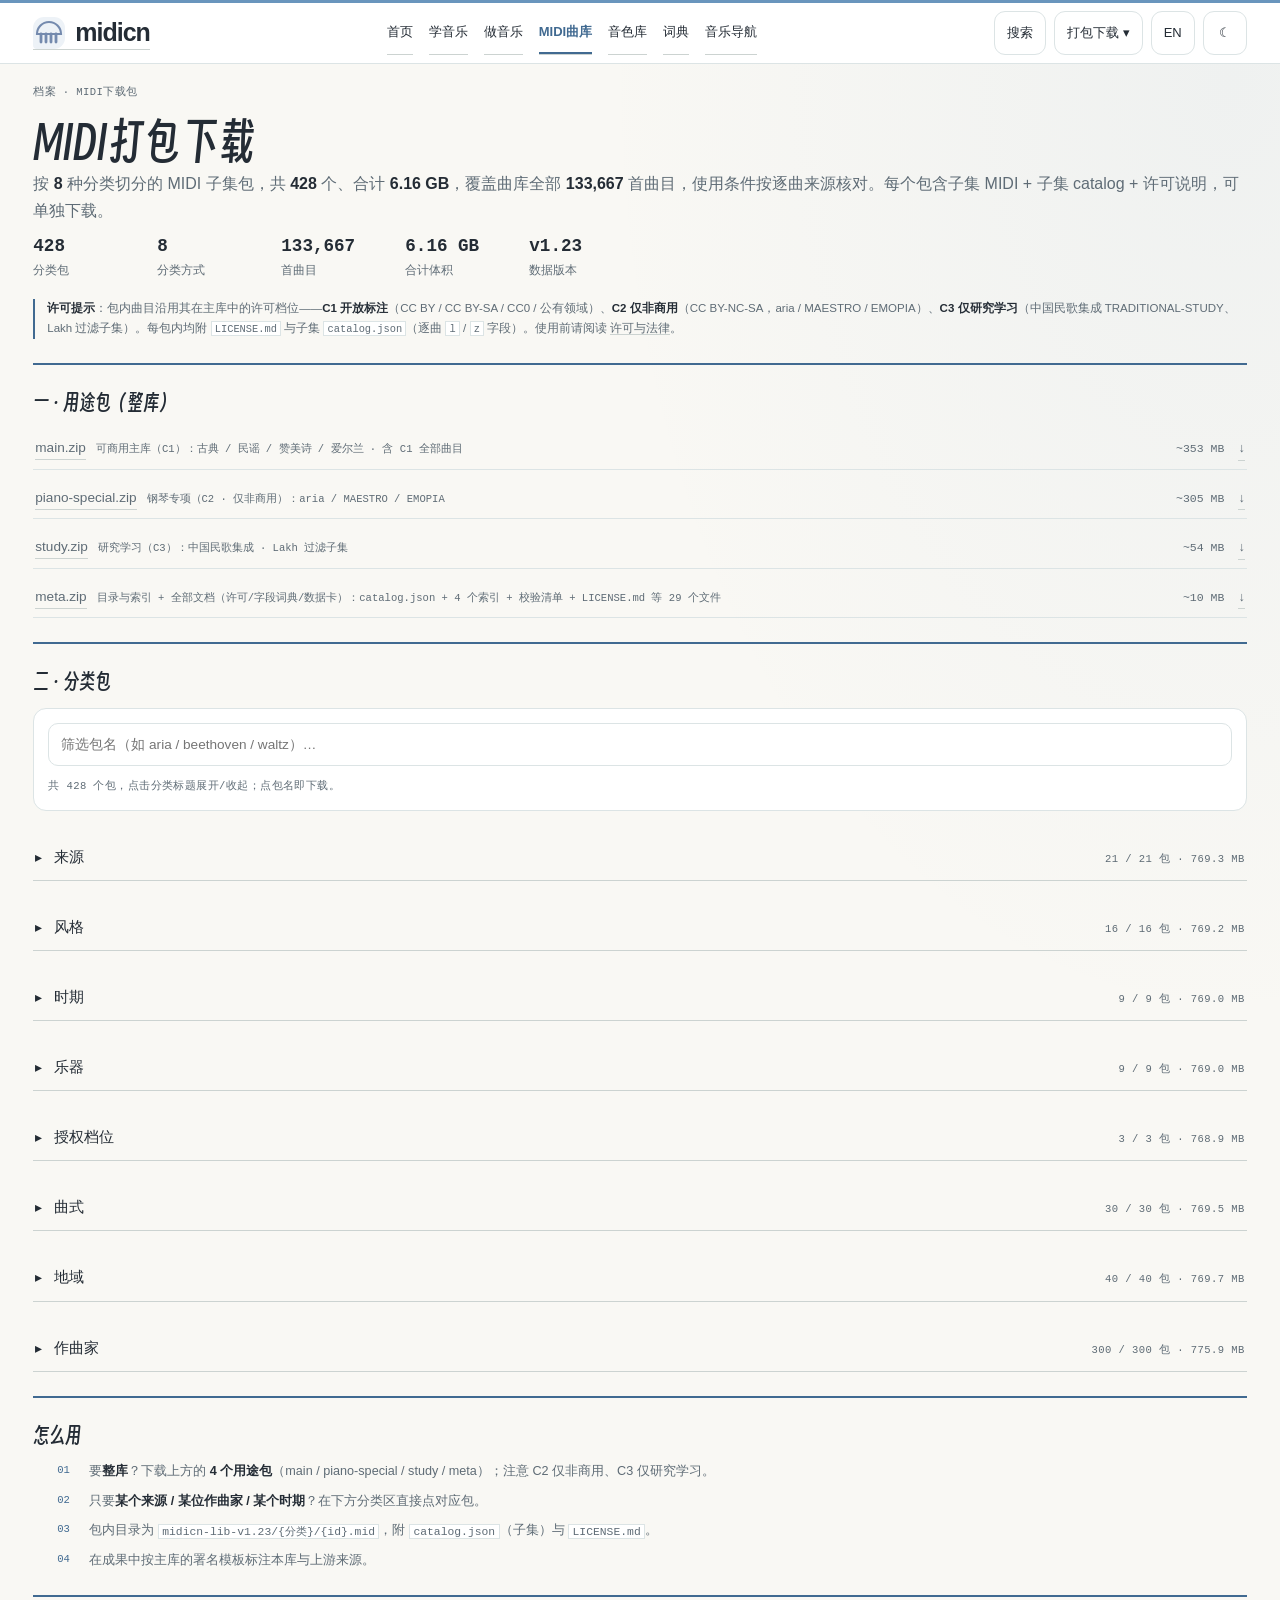
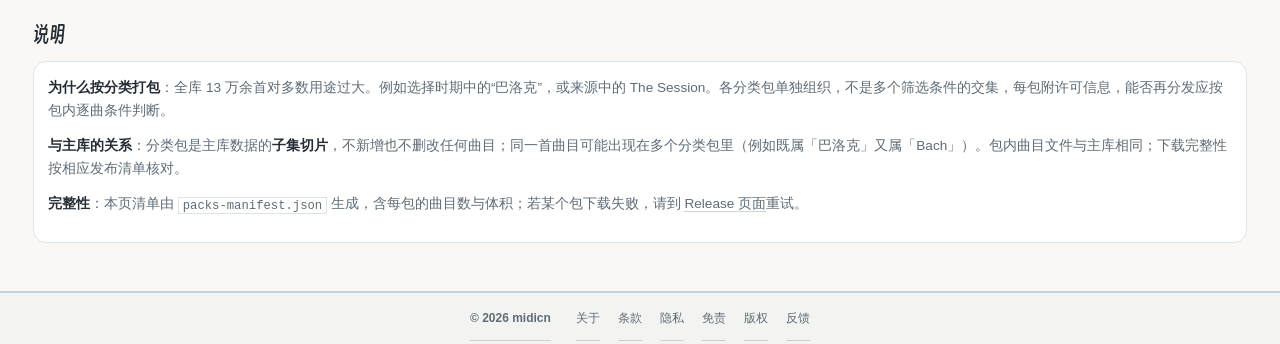
==== commit 56af9d61: "midicn 1.8.0: shared compact UI, canonical domains and corrected rights descriptions" ====
--- a/index.html
+++ b/index.html
@@ -1,19 +1,19 @@
 <!doctype html>
 <html lang="zh-Hans" data-site="zip" data-lang="zh" data-design="v6" data-ui="clean" data-page="download" style="--site-accent:#6995bd;--site-text:#416a91">
 <head><meta charset="utf-8"><meta name="viewport" content="width=device-width,initial-scale=1,viewport-fit=cover">
-<title>MIDI打包下载 · 按用途与分类选择｜MIDI音乐</title><meta name="description" content="按来源、作曲家、时期、风格等选择MIDI下载包，核对包内曲目、文件和逐项使用条件。"><meta name="robots" content="index,follow,max-image-preview:large">
+<title>MIDI打包下载 · 按用途与分类选择｜midicn</title><meta name="description" content="按来源、作曲家、时期、风格等选择MIDI下载包，核对包内曲目、文件和逐项使用条件。"><meta name="robots" content="index,follow,max-image-preview:large">
 <link rel="canonical" href="https://zip.midicn.com/">
-<meta property="og:title" content="MIDI打包下载 · 按用途与分类选择｜MIDI音乐"><meta property="og:description" content="按来源、作曲家、时期、风格等选择MIDI下载包，核对包内曲目、文件和逐项使用条件。"><meta property="og:type" content="website"><meta property="og:url" content="https://zip.midicn.com/"><meta property="og:site_name" content="MIDI音乐 · 打包下载"><meta property="og:locale" content="zh_CN"><meta property="og:image" content="https://zip.midicn.com/assets/social/share.211d35165f4b.png"><meta name="twitter:card" content="summary_large_image">
-<meta property="og:image:width" content="1200"><meta property="og:image:height" content="630"><meta property="og:image:alt" content="MIDI音乐 · 打包下载"><meta name="twitter:title" content="MIDI打包下载 · 按用途与分类选择｜MIDI音乐"><meta name="twitter:description" content="按来源、作曲家、时期、风格等选择MIDI下载包，核对包内曲目、文件和逐项使用条件。"><meta name="twitter:image" content="https://zip.midicn.com/assets/social/share.211d35165f4b.png">
-<link rel="alternate" type="text/plain" title="MIDI Music discovery index" href="https://zip.midicn.com/llms.txt">
+<meta property="og:title" content="MIDI打包下载 · 按用途与分类选择｜midicn"><meta property="og:description" content="按来源、作曲家、时期、风格等选择MIDI下载包，核对包内曲目、文件和逐项使用条件。"><meta property="og:type" content="website"><meta property="og:url" content="https://zip.midicn.com/"><meta property="og:site_name" content="midicn · 打包下载"><meta property="og:locale" content="zh_CN"><meta property="og:image" content="https://zip.midicn.com/assets/social/share.e4a487602b74.png"><meta name="twitter:card" content="summary_large_image">
+<meta property="og:image:width" content="1200"><meta property="og:image:height" content="630"><meta property="og:image:alt" content="midicn · 打包下载"><meta name="twitter:title" content="MIDI打包下载 · 按用途与分类选择｜midicn"><meta name="twitter:description" content="按来源、作曲家、时期、风格等选择MIDI下载包，核对包内曲目、文件和逐项使用条件。"><meta name="twitter:image" content="https://zip.midicn.com/assets/social/share.e4a487602b74.png">
+<link rel="alternate" type="text/plain" title="midicn discovery index" href="https://zip.midicn.com/llms.txt">
 <meta name="theme-color" content="#6995bd"><link rel="manifest" href="manifest.json"><link rel="apple-touch-icon" href="assets/core/icons/icon-192.png"><link rel="icon" href="[data-uri]">
-<script>(()=>{try{const a=document.cookie.split(';').map(x=>x.trim()).filter(x=>x.startsWith('midicn-theme=')).pop();const v=a?a.split('=')[1]:localStorage.getItem('midicn-theme');if(v==='light'||v==='dark')document.documentElement.dataset.theme=v}catch{}})();</script><link rel="preload" as="font" type="font/woff2" href="assets/fonts/p.c93c035634.078877ec7039.woff2" crossorigin><style>@font-face{font-family:"Smiley Sans";src:url("assets/fonts/p.c93c035634.078877ec7039.woff2") format("woff2");font-display:swap}</style><link rel="stylesheet" href="assets/ui/base.97be6fc5d034.css"><link rel="stylesheet" href="assets/ui/zip-index.702d8402fb73.css"><script type="application/ld+json">{"@context":"https://schema.org","@graph":[{"@type":"Organization","@id":"https://home.midicn.com/#organization","name":"MIDI音乐","alternateName":["midicn","MIDI Music","中国MIDI音乐"],"url":"https://home.midicn.com/","logo":{"@type":"ImageObject","url":"https://home.midicn.com/assets/core/icons/icon-512.png"}},{"@type":"WebSite","@id":"https://zip.midicn.com/#website","url":"https://zip.midicn.com/","name":"打包下载 · MIDI音乐","alternateName":["Packs","midicn · 打包下载"],"publisher":{"@id":"https://home.midicn.com/#organization"},"inLanguage":"zh-Hans"},{"@type":"WebPage","@id":"https://zip.midicn.com/#webpage","url":"https://zip.midicn.com/","name":"MIDI打包下载 · 按用途与分类选择｜MIDI音乐","description":"按来源、作曲家、时期、风格等选择MIDI下载包，核对包内曲目、文件和逐项使用条件。","inLanguage":"zh-Hans","isPartOf":{"@id":"https://zip.midicn.com/#website"},"publisher":{"@id":"https://home.midicn.com/#organization"}}]}</script></head>
+<script>(()=>{try{const a=document.cookie.split(';').map(x=>x.trim()).filter(x=>x.startsWith('midicn-theme=')).pop();const v=a?a.split('=')[1]:localStorage.getItem('midicn-theme');if(v==='light'||v==='dark')document.documentElement.dataset.theme=v}catch{}})();</script><link rel="preload" as="font" type="font/woff2" href="assets/fonts/p.c93c035634.078877ec7039.woff2" crossorigin><style>@font-face{font-family:"Smiley Sans";src:url("assets/fonts/p.c93c035634.078877ec7039.woff2") format("woff2");font-display:swap}</style><link rel="stylesheet" href="assets/ui/base.835d48a8c921.css"><link rel="stylesheet" href="assets/ui/zip-index.702d8402fb73.css"><script type="application/ld+json">{"@context":"https://schema.org","@graph":[{"@type":"Organization","@id":"https://midicn.com/#organization","name":"midicn","alternateName":["MIDI音乐","MIDI Music","中国MIDI音乐"],"url":"https://midicn.com/","logo":{"@type":"ImageObject","url":"https://midicn.com/assets/core/icons/icon-512.png"}},{"@type":"WebSite","@id":"https://zip.midicn.com/#website","url":"https://zip.midicn.com/","name":"打包下载 · midicn","alternateName":["Packs","midicn · 打包下载"],"publisher":{"@id":"https://midicn.com/#organization"},"inLanguage":"zh-Hans"},{"@type":"WebPage","@id":"https://zip.midicn.com/#webpage","url":"https://zip.midicn.com/","name":"MIDI打包下载 · 按用途与分类选择｜midicn","description":"按来源、作曲家、时期、风格等选择MIDI下载包，核对包内曲目、文件和逐项使用条件。","inLanguage":"zh-Hans","isPartOf":{"@id":"https://zip.midicn.com/#website"},"publisher":{"@id":"https://midicn.com/#organization"}}]}</script></head>
 <body><a class="skip-link" href="#main" data-zh="跳至正文" data-en="Skip to content">跳至正文</a>
 <header class="site-header">
-<a class="site-brand" href="https://home.midicn.com/" data-zh-href="https://home.midicn.com/" data-en-href="https://home.midicn.com/en/" data-zh-label="MIDI音乐" data-en-label="MIDI Music" aria-label="MIDI音乐"><span class="jf-stack"><svg viewBox="0 0 32 32" width="32" height="32" class="jf jf-idle" aria-hidden="true"><path d="M4 17A12 12 0 0 1 28 17Z" fill="none" stroke="var(--accent)" stroke-width="2.1"/><path d="M8 17V25.0" stroke="var(--accent)" stroke-width="2.8" stroke-linecap="round" fill="none"/><path d="M13 17V25.0" stroke="var(--accent)" stroke-width="2.8" stroke-linecap="round" fill="none"/><path d="M18 17V25.0" stroke="var(--accent)" stroke-width="2.8" stroke-linecap="round" fill="none"/><path d="M23 17V25.0" stroke="var(--accent)" stroke-width="2.8" stroke-linecap="round" fill="none"/></svg></span><b data-zh="MIDI音乐" data-en="MIDI Music">MIDI音乐</b></a>
-<nav class="site-task-nav" data-zh-label="全站导航" data-en-label="Main navigation" aria-label="全站导航"><a href="https://home.midicn.com/" data-zh="首页" data-en="Home" data-zh-href="https://home.midicn.com/" data-en-href="https://home.midicn.com/en/">首页</a><a href="https://home.midicn.com/learn/" data-zh-href="https://home.midicn.com/learn/" data-en-href="https://home.midicn.com/en/learn/" data-zh="学音乐" data-en="Learn">学音乐</a><a href="https://home.midicn.com/make/" data-zh-href="https://home.midicn.com/make/" data-en-href="https://home.midicn.com/en/make/" data-zh="做音乐" data-en="Create">做音乐</a><a href="https://lib.midicn.com/" data-zh="MIDI曲库" data-en="MIDI" data-zh-href="https://lib.midicn.com/" data-en-href="https://lib.midicn.com/" aria-current="page">MIDI曲库</a><a href="https://sf.midicn.com/" data-zh="音色库" data-en="SoundFonts" data-zh-href="https://sf.midicn.com/" data-en-href="https://sf.midicn.com/">音色库</a><a href="https://gloss.midicn.com/" data-zh="词典" data-en="Glossary" data-zh-href="https://gloss.midicn.com/" data-en-href="https://gloss.midicn.com/en/">词典</a><a data-directory-group="directory" href="https://nav.midicn.com/" data-zh="音乐导航" data-en="Directory" data-zh-href="https://nav.midicn.com/" data-en-href="https://nav.midicn.com/">音乐导航</a></nav>
-<div class="site-actions"><a class="site-search" href="https://home.midicn.com/search/" data-zh-href="https://home.midicn.com/search/" data-en-href="https://home.midicn.com/en/search/" data-zh="搜索" data-en="Search">搜索</a>
-<div class="site-switcher"><button id="navmenu-btn" type="button" aria-expanded="false" aria-controls="navmenu-panel" data-zh="打包下载 ▾" data-en="Packs ▾" data-zh-label="切换分站" data-en-label="Choose a site" aria-label="切换分站">打包下载 ▾</button><nav id="navmenu-panel" class="site-menu" hidden aria-label="全部分站"><a href="https://home.midicn.com/" data-zh="首页" data-en="Home" data-zh-href="https://home.midicn.com/" data-en-href="https://home.midicn.com/en/"><span class="site-dot" style="--dot:#d9795c" aria-hidden="true"></span><span data-label>首页</span></a><a href="https://nav.midicn.com/" data-zh="音乐导航" data-en="Directory" data-zh-href="https://nav.midicn.com/" data-en-href="https://nav.midicn.com/"><span class="site-dot" style="--dot:#5caaa0" aria-hidden="true"></span><span data-label>音乐导航</span></a><a href="https://ai.midicn.com/" data-zh="AI做音乐" data-en="AI Music" data-zh-href="https://ai.midicn.com/" data-en-href="https://ai.midicn.com/en/"><span class="site-dot" style="--dot:#cb7993" aria-hidden="true"></span><span data-label>AI做音乐</span></a><a href="https://prod.midicn.com/" data-zh="音频" data-en="Audio" data-zh-href="https://prod.midicn.com/" data-en-href="https://prod.midicn.com/en/"><span class="site-dot" style="--dot:#61a9b2" aria-hidden="true"></span><span data-label>音频</span></a><a href="https://hist.midicn.com/" data-zh="音乐史" data-en="Music History" data-zh-href="https://hist.midicn.com/" data-en-href="https://hist.midicn.com/en/"><span class="site-dot" style="--dot:#c49a51" aria-hidden="true"></span><span data-label>音乐史</span></a><a href="https://theo.midicn.com/" data-zh="乐理" data-en="Theory" data-zh-href="https://theo.midicn.com/" data-en-href="https://theo.midicn.com/en/"><span class="site-dot" style="--dot:#9381c6" aria-hidden="true"></span><span data-label>乐理</span></a><a href="https://inst.midicn.com/" data-zh="乐器" data-en="Instruments" data-zh-href="https://inst.midicn.com/" data-en-href="https://inst.midicn.com/en/"><span class="site-dot" style="--dot:#7b9d68" aria-hidden="true"></span><span data-label>乐器</span></a><a href="https://gloss.midicn.com/" data-zh="词典" data-en="Dictionary" data-zh-href="https://gloss.midicn.com/" data-en-href="https://gloss.midicn.com/en/"><span class="site-dot" style="--dot:#a484ae" aria-hidden="true"></span><span data-label>词典</span></a><a href="https://lib.midicn.com/" data-zh="MIDI曲库" data-en="MIDI Library" data-zh-href="https://lib.midicn.com/" data-en-href="https://lib.midicn.com/"><span class="site-dot" style="--dot:#c28a55" aria-hidden="true"></span><span data-label>MIDI曲库</span></a><a href="https://mid.midicn.com/" data-zh="MIDI下载" data-en="MIDI Downloads" data-zh-href="https://mid.midicn.com/" data-en-href="https://mid.midicn.com/"><span class="site-dot" style="--dot:#5ca69c" aria-hidden="true"></span><span data-label>MIDI下载</span></a><a href="https://zip.midicn.com/" data-zh="打包下载" data-en="Packs" data-zh-href="https://zip.midicn.com/" data-en-href="https://zip.midicn.com/" aria-current="page"><span class="site-dot" style="--dot:#6995bd" aria-hidden="true"></span><span data-label>打包下载</span></a><a href="https://sf.midicn.com/" data-zh="音色库" data-en="SoundFonts" data-zh-href="https://sf.midicn.com/" data-en-href="https://sf.midicn.com/"><span class="site-dot" style="--dot:#818aca" aria-hidden="true"></span><span data-label>音色库</span></a></nav></div>
+<a class="site-brand" href="https://midicn.com/" data-zh-href="https://midicn.com/" data-en-href="https://midicn.com/en/" data-zh-label="midicn" data-en-label="midicn" aria-label="midicn"><span class="jf-stack"><svg viewBox="0 0 32 32" width="32" height="32" class="jf jf-idle" aria-hidden="true"><path d="M4 17A12 12 0 0 1 28 17Z" fill="none" stroke="var(--accent)" stroke-width="2.1"/><path d="M8 17V25.0" stroke="var(--accent)" stroke-width="2.8" stroke-linecap="round" fill="none"/><path d="M13 17V25.0" stroke="var(--accent)" stroke-width="2.8" stroke-linecap="round" fill="none"/><path d="M18 17V25.0" stroke="var(--accent)" stroke-width="2.8" stroke-linecap="round" fill="none"/><path d="M23 17V25.0" stroke="var(--accent)" stroke-width="2.8" stroke-linecap="round" fill="none"/></svg></span><b data-zh="midicn" data-en="midicn">midicn</b></a>
+<nav class="site-task-nav" data-zh-label="全站导航" data-en-label="Main navigation" aria-label="全站导航"><a href="https://midicn.com/" data-zh="首页" data-en="Home" data-zh-href="https://midicn.com/" data-en-href="https://midicn.com/en/">首页</a><a href="https://midicn.com/learn/" data-zh-href="https://midicn.com/learn/" data-en-href="https://midicn.com/en/learn/" data-zh="学音乐" data-en="Learn">学音乐</a><a href="https://midicn.com/make/" data-zh-href="https://midicn.com/make/" data-en-href="https://midicn.com/en/make/" data-zh="做音乐" data-en="Create">做音乐</a><a href="https://lib.midicn.com/" data-zh="MIDI曲库" data-en="MIDI" data-zh-href="https://lib.midicn.com/" data-en-href="https://lib.midicn.com/" aria-current="page">MIDI曲库</a><a href="https://sf.midicn.com/" data-zh="音色库" data-en="SoundFonts" data-zh-href="https://sf.midicn.com/" data-en-href="https://sf.midicn.com/">音色库</a><a href="https://gloss.midicn.com/" data-zh="词典" data-en="Glossary" data-zh-href="https://gloss.midicn.com/" data-en-href="https://gloss.midicn.com/en/">词典</a><a data-directory-group="directory" href="https://nav.midicn.com/" data-zh="音乐导航" data-en="Directory" data-zh-href="https://nav.midicn.com/" data-en-href="https://nav.midicn.com/">音乐导航</a></nav>
+<div class="site-actions"><a class="site-search" href="https://midicn.com/search/" data-zh-href="https://midicn.com/search/" data-en-href="https://midicn.com/en/search/" data-zh="搜索" data-en="Search">搜索</a>
+<div class="site-switcher"><button id="navmenu-btn" type="button" aria-expanded="false" aria-controls="navmenu-panel" data-zh="打包下载 ▾" data-en="Packs ▾" data-zh-label="切换分站" data-en-label="Choose a site" aria-label="切换分站">打包下载 ▾</button><nav id="navmenu-panel" class="site-menu" hidden aria-label="全部分站"><a href="https://midicn.com/" data-zh="首页" data-en="Home" data-zh-href="https://midicn.com/" data-en-href="https://midicn.com/en/"><span class="site-dot" style="--dot:#d9795c" aria-hidden="true"></span><span data-label>首页</span></a><a href="https://nav.midicn.com/" data-zh="音乐导航" data-en="Directory" data-zh-href="https://nav.midicn.com/" data-en-href="https://nav.midicn.com/"><span class="site-dot" style="--dot:#5caaa0" aria-hidden="true"></span><span data-label>音乐导航</span></a><a href="https://ai.midicn.com/" data-zh="AI做音乐" data-en="AI Music" data-zh-href="https://ai.midicn.com/" data-en-href="https://ai.midicn.com/en/"><span class="site-dot" style="--dot:#cb7993" aria-hidden="true"></span><span data-label>AI做音乐</span></a><a href="https://prod.midicn.com/" data-zh="音频" data-en="Audio" data-zh-href="https://prod.midicn.com/" data-en-href="https://prod.midicn.com/en/"><span class="site-dot" style="--dot:#61a9b2" aria-hidden="true"></span><span data-label>音频</span></a><a href="https://hist.midicn.com/" data-zh="音乐史" data-en="Music History" data-zh-href="https://hist.midicn.com/" data-en-href="https://hist.midicn.com/en/"><span class="site-dot" style="--dot:#c49a51" aria-hidden="true"></span><span data-label>音乐史</span></a><a href="https://theo.midicn.com/" data-zh="乐理" data-en="Theory" data-zh-href="https://theo.midicn.com/" data-en-href="https://theo.midicn.com/en/"><span class="site-dot" style="--dot:#9381c6" aria-hidden="true"></span><span data-label>乐理</span></a><a href="https://inst.midicn.com/" data-zh="乐器" data-en="Instruments" data-zh-href="https://inst.midicn.com/" data-en-href="https://inst.midicn.com/en/"><span class="site-dot" style="--dot:#7b9d68" aria-hidden="true"></span><span data-label>乐器</span></a><a href="https://gloss.midicn.com/" data-zh="词典" data-en="Dictionary" data-zh-href="https://gloss.midicn.com/" data-en-href="https://gloss.midicn.com/en/"><span class="site-dot" style="--dot:#a484ae" aria-hidden="true"></span><span data-label>词典</span></a><a href="https://lib.midicn.com/" data-zh="MIDI曲库" data-en="MIDI Library" data-zh-href="https://lib.midicn.com/" data-en-href="https://lib.midicn.com/"><span class="site-dot" style="--dot:#c28a55" aria-hidden="true"></span><span data-label>MIDI曲库</span></a><a href="https://midi.midicn.com/" data-zh="MIDI下载" data-en="MIDI Downloads" data-zh-href="https://midi.midicn.com/" data-en-href="https://midi.midicn.com/"><span class="site-dot" style="--dot:#5ca69c" aria-hidden="true"></span><span data-label>MIDI下载</span></a><a href="https://zip.midicn.com/" data-zh="打包下载" data-en="Packs" data-zh-href="https://zip.midicn.com/" data-en-href="https://zip.midicn.com/" aria-current="page"><span class="site-dot" style="--dot:#6995bd" aria-hidden="true"></span><span data-label>打包下载</span></a><a href="https://sf.midicn.com/" data-zh="音色库" data-en="SoundFonts" data-zh-href="https://sf.midicn.com/" data-en-href="https://sf.midicn.com/"><span class="site-dot" style="--dot:#818aca" aria-hidden="true"></span><span data-label>音色库</span></a></nav></div>
 <button id="lang" type="button" data-zh-label="切换语言" data-en-label="Switch language" aria-label="切换语言">EN</button><button id="theme" type="button" aria-label="切换明暗">☾</button></div></header><main id="main" class="doc wide" tabindex="-1">
   <p class="meta" data-zh="档案 · MIDI下载包" data-en="ARCHIVE · MIDI PACKS">档案 · MIDI下载包</p>
   <h1 data-zh="MIDI打包下载" data-en="MIDI pack downloads">MIDI打包下载</h1>
@@ -46,6 +46,6 @@
   <div class="stitle"><h2 data-zh="说明" data-en="Notes">说明</h2></div>
   <div class="panel"><div class="panel-bd" id="about"></div></div>
 </main><p id="midicn-status" role="status" aria-live="polite"></p>
-<nav class="site-bottom-nav" aria-label="Mobile navigation"><a href="https://home.midicn.com/" data-zh="首页" data-en="Home" data-zh-href="https://home.midicn.com/" data-en-href="https://home.midicn.com/en/">首页</a><a href="https://home.midicn.com/learn/" data-zh-href="https://home.midicn.com/learn/" data-en-href="https://home.midicn.com/en/learn/" data-zh="学习" data-en="Learn">学习</a><a href="https://home.midicn.com/make/" data-zh-href="https://home.midicn.com/make/" data-en-href="https://home.midicn.com/en/make/" data-zh="制作" data-en="Make">制作</a><a href="https://lib.midicn.com/" data-zh="MIDI库" data-en="MIDI" data-zh-href="https://lib.midicn.com/" data-en-href="https://lib.midicn.com/" aria-current="page">MIDI库</a><a href="https://sf.midicn.com/" data-zh="音色库" data-en="Sounds" data-zh-href="https://sf.midicn.com/" data-en-href="https://sf.midicn.com/">音色库</a><a href="https://nav.midicn.com/" data-zh="导航" data-en="Nav" data-zh-href="https://nav.midicn.com/" data-en-href="https://nav.midicn.com/">导航</a></nav><footer class="site-footer"><div class="footer-ad" data-footer-ad hidden><span class="footer-ad-label" data-zh="广告" data-en="Advertisement">广告</span>
-<ins class="adsbygoogle" style="display:block" data-ad-client="ca-pub-0088997035636558" data-ad-slot="1813332933" data-ad-format="auto" data-full-width-responsive="true"></ins></div><div class="footer-line" data-locale="zh"><a class="footer-brand" href="https://home.midicn.com/">© 2026 MIDI音乐</a><nav aria-label="法律声明"><a class="footer-secondary" href="https://home.midicn.com/about/">关于</a><a href="https://home.midicn.com/legal/data/terms/">条款</a><a href="https://home.midicn.com/legal/privacy/">隐私</a><a href="https://home.midicn.com/legal/data/disclaimer/">免责</a><a href="https://home.midicn.com/legal/data/copyright/">版权</a><a class="footer-feedback" data-feedback href="https://github.com/midicn/midi-library/issues" rel="noopener">反馈</a></nav></div><div class="footer-line" data-locale="en" hidden><a class="footer-brand" href="https://home.midicn.com/en/">© 2026 MIDI Music</a><nav aria-label="Legal"><a class="footer-secondary" href="https://home.midicn.com/en/about/">About</a><a href="https://home.midicn.com/en/legal/data/terms/">Terms</a><a href="https://home.midicn.com/en/legal/privacy/">Privacy</a><a href="https://home.midicn.com/en/legal/data/disclaimer/">Notice</a><a href="https://home.midicn.com/en/legal/data/copyright/">Rights</a><a class="footer-feedback" data-feedback href="https://github.com/midicn/midi-library/issues" rel="noopener">Feedback</a></nav></div><div class="page-metadata" hidden aria-hidden="true"><p id="footNote"></p><p id="footLic"></p><p id="footLegal"></p></div><noscript><nav class="no-script-sites" aria-label="All sites"><a href="https://nav.midicn.com/" data-zh="音乐导航" data-en="Directory" data-zh-href="https://nav.midicn.com/" data-en-href="https://nav.midicn.com/">音乐导航</a><a href="https://lib.midicn.com/" data-zh="MIDI曲库" data-en="MIDI Library" data-zh-href="https://lib.midicn.com/" data-en-href="https://lib.midicn.com/">MIDI曲库</a><a href="https://mid.midicn.com/" data-zh="MIDI下载" data-en="MIDI Downloads" data-zh-href="https://mid.midicn.com/" data-en-href="https://mid.midicn.com/">MIDI下载</a><a href="https://zip.midicn.com/" data-zh="打包下载" data-en="Packs" data-zh-href="https://zip.midicn.com/" data-en-href="https://zip.midicn.com/">打包下载</a><a href="https://sf.midicn.com/" data-zh="音色库" data-en="SoundFonts" data-zh-href="https://sf.midicn.com/" data-en-href="https://sf.midicn.com/">音色库</a><a href="https://home.midicn.com/" data-zh="首页" data-en="Home" data-zh-href="https://home.midicn.com/" data-en-href="https://home.midicn.com/en/">首页</a><a href="https://gloss.midicn.com/" data-zh="词典" data-en="Dictionary" data-zh-href="https://gloss.midicn.com/" data-en-href="https://gloss.midicn.com/en/">词典</a><a href="https://hist.midicn.com/" data-zh="音乐史" data-en="Music History" data-zh-href="https://hist.midicn.com/" data-en-href="https://hist.midicn.com/en/">音乐史</a><a href="https://theo.midicn.com/" data-zh="乐理" data-en="Theory" data-zh-href="https://theo.midicn.com/" data-en-href="https://theo.midicn.com/en/">乐理</a><a href="https://inst.midicn.com/" data-zh="乐器" data-en="Instruments" data-zh-href="https://inst.midicn.com/" data-en-href="https://inst.midicn.com/en/">乐器</a><a href="https://prod.midicn.com/" data-zh="音频" data-en="Audio" data-zh-href="https://prod.midicn.com/" data-en-href="https://prod.midicn.com/en/">音频</a><a href="https://ai.midicn.com/" data-zh="AI做音乐" data-en="AI Music" data-zh-href="https://ai.midicn.com/" data-en-href="https://ai.midicn.com/en/">AI做音乐</a></nav></noscript></footer>
-<script type="application/json" id="midicn-config">{"site":"zip","core":"1.7.0","locale":"zh","localeMode":"inline","serviceWorker":"sw.js","midiLocator":"data/midi-locator.json","midiOrigins":["https://mid.midicn.com","https://zip.midicn.com","https://lib.midicn.com"],"advertising":{"enabled":true,"client":"ca-pub-0088997035636558","slot":"1813332933","host":"zip.midicn.com"}}</script><script defer src="assets/ui/runtime.e2eae50bcbbd.js"></script><script defer src="assets/ui/zip-index.bc93696a8489.js"></script></body></html>
+<nav class="site-bottom-nav" aria-label="Mobile navigation"><a href="https://midicn.com/" data-zh="首页" data-en="Home" data-zh-href="https://midicn.com/" data-en-href="https://midicn.com/en/">首页</a><a href="https://midicn.com/learn/" data-zh-href="https://midicn.com/learn/" data-en-href="https://midicn.com/en/learn/" data-zh="学习" data-en="Learn">学习</a><a href="https://midicn.com/make/" data-zh-href="https://midicn.com/make/" data-en-href="https://midicn.com/en/make/" data-zh="制作" data-en="Make">制作</a><a href="https://lib.midicn.com/" data-zh="MIDI库" data-en="MIDI" data-zh-href="https://lib.midicn.com/" data-en-href="https://lib.midicn.com/" aria-current="page">MIDI库</a><a href="https://sf.midicn.com/" data-zh="音色库" data-en="Sounds" data-zh-href="https://sf.midicn.com/" data-en-href="https://sf.midicn.com/">音色库</a><a href="https://nav.midicn.com/" data-zh="导航" data-en="Nav" data-zh-href="https://nav.midicn.com/" data-en-href="https://nav.midicn.com/">导航</a></nav><footer class="site-footer"><div class="footer-ad" data-footer-ad hidden><span class="footer-ad-label" data-zh="广告" data-en="Advertisement">广告</span>
+<ins class="adsbygoogle" style="display:block" data-ad-client="ca-pub-0088997035636558" data-ad-slot="1813332933" data-ad-format="auto" data-full-width-responsive="true"></ins></div><div class="footer-line" data-locale="zh"><a class="footer-brand" href="https://midicn.com/">© 2026 midicn</a><nav aria-label="法律声明"><a class="footer-secondary" href="https://midicn.com/about/">关于</a><a href="https://midicn.com/legal/data/terms/">条款</a><a href="https://midicn.com/legal/privacy/">隐私</a><a href="https://midicn.com/legal/data/disclaimer/">免责</a><a href="https://midicn.com/legal/data/copyright/">版权</a><a class="footer-feedback" data-feedback href="https://github.com/midicn/midi-library/issues" rel="noopener">反馈</a></nav></div><div class="footer-line" data-locale="en" hidden><a class="footer-brand" href="https://midicn.com/en/">© 2026 midicn</a><nav aria-label="Legal"><a class="footer-secondary" href="https://midicn.com/en/about/">About</a><a href="https://midicn.com/en/legal/data/terms/">Terms</a><a href="https://midicn.com/en/legal/privacy/">Privacy</a><a href="https://midicn.com/en/legal/data/disclaimer/">Notice</a><a href="https://midicn.com/en/legal/data/copyright/">Rights</a><a class="footer-feedback" data-feedback href="https://github.com/midicn/midi-library/issues" rel="noopener">Feedback</a></nav></div><div class="page-metadata" hidden aria-hidden="true"><p id="footNote"></p><p id="footLic"></p><p id="footLegal"></p></div><noscript><nav class="no-script-sites" aria-label="All sites"><a href="https://nav.midicn.com/" data-zh="音乐导航" data-en="Directory" data-zh-href="https://nav.midicn.com/" data-en-href="https://nav.midicn.com/">音乐导航</a><a href="https://lib.midicn.com/" data-zh="MIDI曲库" data-en="MIDI Library" data-zh-href="https://lib.midicn.com/" data-en-href="https://lib.midicn.com/">MIDI曲库</a><a href="https://midi.midicn.com/" data-zh="MIDI下载" data-en="MIDI Downloads" data-zh-href="https://midi.midicn.com/" data-en-href="https://midi.midicn.com/">MIDI下载</a><a href="https://zip.midicn.com/" data-zh="打包下载" data-en="Packs" data-zh-href="https://zip.midicn.com/" data-en-href="https://zip.midicn.com/">打包下载</a><a href="https://sf.midicn.com/" data-zh="音色库" data-en="SoundFonts" data-zh-href="https://sf.midicn.com/" data-en-href="https://sf.midicn.com/">音色库</a><a href="https://midicn.com/" data-zh="首页" data-en="Home" data-zh-href="https://midicn.com/" data-en-href="https://midicn.com/en/">首页</a><a href="https://gloss.midicn.com/" data-zh="词典" data-en="Dictionary" data-zh-href="https://gloss.midicn.com/" data-en-href="https://gloss.midicn.com/en/">词典</a><a href="https://hist.midicn.com/" data-zh="音乐史" data-en="Music History" data-zh-href="https://hist.midicn.com/" data-en-href="https://hist.midicn.com/en/">音乐史</a><a href="https://theo.midicn.com/" data-zh="乐理" data-en="Theory" data-zh-href="https://theo.midicn.com/" data-en-href="https://theo.midicn.com/en/">乐理</a><a href="https://inst.midicn.com/" data-zh="乐器" data-en="Instruments" data-zh-href="https://inst.midicn.com/" data-en-href="https://inst.midicn.com/en/">乐器</a><a href="https://prod.midicn.com/" data-zh="音频" data-en="Audio" data-zh-href="https://prod.midicn.com/" data-en-href="https://prod.midicn.com/en/">音频</a><a href="https://ai.midicn.com/" data-zh="AI做音乐" data-en="AI Music" data-zh-href="https://ai.midicn.com/" data-en-href="https://ai.midicn.com/en/">AI做音乐</a></nav></noscript></footer>
+<script type="application/json" id="midicn-config">{"site":"zip","core":"1.8.0","locale":"zh","localeMode":"inline","serviceWorker":"sw.js","midiLocator":"data/midi-locator.json","midiOrigins":["https://midi.midicn.com","https://zip.midicn.com","https://lib.midicn.com"],"advertising":{"enabled":true,"client":"ca-pub-0088997035636558","slot":"1813332933","host":"zip.midicn.com"}}</script><script defer src="assets/ui/runtime.8b77506dbcb6.js"></script><script defer src="assets/ui/zip-index.22cb53cfe01f.js"></script></body></html>
--- a/assets/ui/base.835d48a8c921.css
+++ b/assets/ui/base.835d48a8c921.css
@@ -0,0 +1 @@
+@layer reset,tokens,base,components,layouts,utilities;@layer base{:root{color-scheme:light dark;--ink:#0B0B0C;--ink:light-dark(#F7F4EE,#0B0B0C);--ink-2:#111113;--ink-2:light-dark(#FFFFFF,#111113);--ink-3:#17171A;--ink-3:light-dark(#F1EDE5,#17171A);--ink-4:#0E0E10;--ink-4:light-dark(#FAF8F4,#0E0E10);--rule:#242427;--rule:light-dark(#D9D3C7,#242427);--rule-2:#343439;--rule-2:light-dark(#BDB5A5,#343439);--paper:#F2EEE6;--paper:light-dark(#16161A,#F2EEE6);--paper-2:#A9A49B;--paper-2:light-dark(#5A564E,#A9A49B);--paper-3:#6E6A64;--paper-3:light-dark(#6E6A64,#807B72);--vermilion:#CE4A32;--vermilion:light-dark(#A93A24,#CE4A32);--gold:#C9A227;--gold:light-dark(#8A6F10,#C9A227);--jade:#5E9E7E;--jade:light-dark(#2F6B50,#5E9E7E);--slate:#7A8AA3;--slate:light-dark(#4C5A70,#7A8AA3);--ok:light-dark(#1B7A4C,#58D48A);--study:light-dark(#1F5FA8,#5A9BD8);--doubt:light-dark(#9A6213,#E8A33D);--warn:light-dark(#C0452A,#FF7A5C);--stop:light-dark(#B32E2E,#E45A5A);--vermilion-soft:rgba(206,74,50,.14);--vermilion-soft:light-dark(rgba(169,58,36,.1),rgba(206,74,50,.14));--vermilion-line:rgba(206,74,50,.45);--vermilion-line:light-dark(rgba(169,58,36,.4),rgba(206,74,50,.45));--gold-soft:rgba(201,162,39,.14);--gold-soft:light-dark(rgba(138,111,16,.1),rgba(201,162,39,.14));--jade-soft:rgba(94,158,126,.14);--jade-soft:light-dark(rgba(47,107,80,.1),rgba(94,158,126,.14));--accent-h:18;--accent-c:.16;--accent:oklch(.58 var(--accent-c) var(--accent-h));--accent:light-dark(oklch(.58 var(--accent-c,.16) var(--accent-h)),oklch(.8 var(--accent-c,.15) var(--accent-h)));--accent-soft:oklch(.58 var(--accent-c,.16) var(--accent-h) / .14);--accent-soft:light-dark(oklch(.58 var(--accent-c,.16) var(--accent-h) / .12),oklch(.8 var(--accent-c,.15) var(--accent-h) / .16));--on-accent:light-dark(#FFF8F4,#1A0A06);--n0:light-dark(#FBF8F1,#08080B);--n1:light-dark(#FFFFFF,#12121A);--n2:light-dark(#F4F0E6,#1A1A25);--n3:light-dark(#E4DECF,#242432);--n4:light-dark(#CFC7B2,#32323F);--n5:light-dark(#B3AA93,#4A4A5A);--n6:light-dark(#8F8875,#6C6C80);--n7:light-dark(#6E6857,#8E8EA3);--n8:light-dark(#524D3F,#B4B4C6);--n9:light-dark(#38342A,#D6D6E2);--n10:light-dark(#211E17,#EFEFE8);--n11:light-dark(#12100B,#F7F6F1);--serif:"Songti SC","Source Han Serif SC","Noto Serif SC",Georgia,"Times New Roman",serif;--sans:-apple-system,BlinkMacSystemFont,"Segoe UI","PingFang SC","Hiragino Sans GB","Microsoft YaHei",Roboto,sans-serif;--mono:ui-monospace,SFMono-Regular,"SF Mono",Menlo,Consolas,monospace;--fs-10:clamp(10px,.62rem,11px);--fs-11:clamp(10.5px,.66rem,11.5px);--fs-12:clamp(11.5px,.72rem,12.5px);--fs-13:clamp(12.5px,.79rem,13.5px);--fs-14:clamp(13.5px,.85rem,14.5px);--fs-16:clamp(15px,.95rem,16.5px);--fs-20:clamp(17px,1.1rem,20px);--fs-26:clamp(20px,1.6vw,26px);--fs-34:clamp(24px,2.6vw,34px);--fs-38:clamp(28px,3.2vw,38px);--fs-46:clamp(28px,4vw,46px);--lh-tight:1.2;--lh-body:1.68;--s1:4px;--s2:8px;--s3:12px;--s4:16px;--s5:24px;--s6:32px;--s7:48px;--s8:64px;--r-1:8px;--r-2:16px;--r-3:26px;--r-full:999px;--r:var(--r-1);--r-lg:var(--r-2);--shadow-1:0 1px 0 light-dark(rgba(90,70,30,.1),rgba(0,0,0,.35)),0 10px 24px -16px oklch(.6 .1 var(--accent-h) / .45);--shadow-2:0 2px 0 light-dark(rgba(90,70,30,.08),rgba(0,0,0,.3)),0 20px 44px -22px oklch(.6 .12 var(--accent-h) / .55);--wrap:min(92vw,1560px);--wrap-wide:var(--wrap);--wrap-read:var(--wrap);--gutter:clamp(var(--s4),2.5vw,var(--s6));--z-hdr:20;--z-play:30;--z-pop:40;--hdr:56px;--play:68px;--tap:44px;--sa-t:env(safe-area-inset-top,0px);--sa-b:env(safe-area-inset-bottom,0px);--sa-l:env(safe-area-inset-left,0px);--sa-r:env(safe-area-inset-right,0px);--t:.15s linear}:root[data-theme=light]{color-scheme:light}:root[data-theme=dark]{color-scheme:dark}@media(prefers-reduced-motion:reduce){:root{--t:.01s}}.jf-t1{stroke:var(--jf-1)}.jf-t2{stroke:var(--jf-2)}.jf-t3{stroke:var(--jf-3)}.jf-t4{stroke:var(--jf-4)}.jf-w1{stroke:var(--jf-1)}.jf-w4{stroke:var(--jf-4)}.jf-dome{fill:var(--jf-dome)}.jf-dome-n{fill:color-mix(in oklab,var(--jf-dome) 22%,var(--n6))}.jf-dome-d{fill:color-mix(in oklab,var(--jf-dome) 12%,var(--n4))}.jf-mute{stroke:color-mix(in oklab,var(--jf-dome) 45%,var(--n6))}.jf-n{stroke:var(--n6)}.jf-n4{stroke:var(--n4)}.jf-doubt{stroke:var(--doubt)}.jf-dim{stroke:var(--jf-dome);stroke-opacity:.55}.jf-stack{display:inline-flex;position:relative;line-height:0;flex:none}.jf-stack .jf{display:none}.jf-stack .jf-idle{display:block}.jf-stack .jf-playing,.jf-stack .jf-loading,.jf-stack .jf-done,.jf-stack .jf-hint{position:absolute;top:0;left:0}:root[data-jf=playing] .jf-stack .jf-idle{visibility:hidden}:root[data-jf=playing] .jf-stack .jf-playing{display:block}:root[data-jf=loading] .jf-stack .jf-idle{visibility:hidden}:root[data-jf=loading] .jf-stack .jf-loading{display:block}:root[data-jf=hint] .jf-stack .jf-idle{visibility:hidden}:root[data-jf=hint] .jf-stack .jf-hint{display:block}:root[data-jf=done] .jf-stack .jf-idle{visibility:hidden}:root[data-jf=done] .jf-stack .jf-done{display:block}@media(prefers-reduced-motion:no-preference){:root[data-jf=playing] .jf-stack .jf-playing path:nth-of-type(odd){animation:jf-swim 1.6s ease-in-out infinite alternate}@keyframes jf-swim{0%{transform:translateY(-.6px)}to{transform:translateY(.6px)}}}*{box-sizing:border-box;margin:0;padding:0}html{-webkit-text-size-adjust:100%;scroll-behavior:smooth}body{background:var(--ink);color:var(--paper);font-family:var(--sans);font-size:var(--fs-14);line-height:var(--lh-body);-webkit-font-smoothing:antialiased;overflow-x:visible}a{color:inherit;text-decoration:none;border-bottom:1px solid var(--rule-2);transition:border-color var(--t),color var(--t)}a:hover{border-bottom-color:var(--vermilion);color:var(--vermilion)}button,input,select{font:inherit;color:inherit}button{background:none;border:0;cursor:pointer}:focus-visible{outline:2px solid var(--vermilion);outline-offset:2px}img,svg{display:block;max-width:100%}::selection{background:var(--vermilion);color:#fff}code,kbd{font-family:var(--mono);font-size:.9em;background:var(--ink-4);border:1px solid var(--rule);padding:.05em .3em}pre{background:var(--ink-4);border:1px solid var(--rule);padding:var(--s4);overflow-x:auto;font-family:var(--mono);font-size:var(--fs-12);line-height:1.8;margin:var(--s3) 0 var(--s5)}pre code{background:none;border:0;padding:0}h1,h2,h3{font-family:var(--serif);font-weight:600;letter-spacing:.01em;line-height:var(--lh-tight)}h1{font-size:var(--fs-34)}h2{font-size:var(--fs-26)}h3{font-size:var(--fs-16);font-family:var(--sans);font-weight:650;letter-spacing:0}p{color:var(--paper-2);margin-bottom:var(--s3)}strong,b{color:var(--paper);font-weight:650}.lede{font-family:var(--serif);font-size:var(--fs-16);line-height:1.78;color:var(--paper);max-width:100%}.lede em{font-style:normal;color:var(--vermilion)}.meta{font-family:var(--mono);font-size:var(--fs-11);color:var(--paper-3);letter-spacing:.04em}.num{font-family:var(--mono);font-variant-numeric:tabular-nums}.stitle{display:flex;align-items:baseline;gap:var(--s3);flex-wrap:wrap;padding-top:var(--s2);border-top:2px solid var(--vermilion);margin:var(--s5) 0 var(--s3)}.stitle h2{margin:0}.stitle .spacer{margin-left:auto}h1,h2,h3,p,.lede{text-wrap:wrap}.lede{max-width:100%}.nav a,.btn,.axis,.langbtn,.dlchip,.dlmore,.tag,.lic{white-space:nowrap}.nav{flex-wrap:wrap;row-gap:var(--s2)}@media(max-width:1023px){.hbar{flex-wrap:wrap;height:auto;min-height:52px;padding-top:var(--s2);padding-bottom:var(--s2);row-gap:var(--s2)}.nav{margin-left:0;width:100%;order:9;gap:var(--s4)}}.wrap{width:100%;max-width:var(--wrap);margin:0 auto;padding:0 var(--gutter)}.wrap-read{max-width:var(--wrap-read)}body>header{position:sticky;top:0;z-index:var(--z-hdr);background:var(--ink);border-bottom:1px solid var(--rule)}.hbar{max-width:var(--wrap);margin:0 auto;height:var(--hdr);padding:0 var(--gutter);display:flex;align-items:center;gap:var(--s5)}.brand{display:flex;align-items:center;gap:var(--s2);border:0;flex:none}.brand svg{width:22px;height:22px;flex:none}.brand .jf-404 svg{width:32px;height:32px}.brand b{font-family:var(--serif);font-size:var(--fs-16);font-weight:600}.brand i{font-family:var(--mono);font-size:var(--fs-11);font-style:normal;color:var(--paper-3);margin-left:2px}.nav{display:flex;gap:var(--s5);font-size:var(--fs-13);margin-left:auto;flex-wrap:wrap}.nav a{border-bottom:1px solid transparent;padding-bottom:2px;color:var(--paper-2)}.nav a:hover{color:var(--paper);border-bottom-color:var(--rule-2)}.nav a.on{color:var(--paper);border-bottom-color:var(--vermilion)}.iconbtn{width:34px;height:34px;border:1px solid var(--rule);color:var(--paper-2);display:grid;place-items:center;transition:var(--t);flex:none}.iconbtn:hover{border-color:var(--vermilion);color:var(--vermilion)}.iconbtn svg{width:15px;height:15px;fill:currentColor}.langbtn{width:auto;padding:0 var(--s3);font-family:var(--mono);font-size:var(--fs-11)}#theme svg{fill:none;stroke:currentColor}#theme .i-sun{display:none}#theme .i-moon{display:block}@media(prefers-color-scheme:dark){:root:not([data-theme=light]) #theme .i-sun{display:block}:root:not([data-theme=light]) #theme .i-moon{display:none}}:root[data-theme=dark] #theme .i-sun{display:block}:root[data-theme=dark] #theme .i-moon{display:none}:root[data-theme=light] #theme .i-sun{display:none}:root[data-theme=light] #theme .i-moon{display:block}.kb-tabicons{position:absolute;width:0;height:0;overflow:hidden}.panel{border:1px solid var(--rule);background:var(--ink-2)}.panel-hd{display:flex;align-items:center;gap:var(--s3);padding:var(--s3) var(--s4);border-bottom:1px solid var(--rule);font-family:var(--serif);font-size:var(--fs-14)}.panel-bd{padding:var(--s3) var(--s4)}.tile{border:1px solid var(--rule);background:var(--ink-2);padding:var(--s3);transition:border-color var(--t),background var(--t);display:block}.tile:hover{border-color:var(--rule-2);background:var(--ink-3);border-bottom-color:var(--rule-2)}.tile.is-on{border-color:var(--vermilion);background:var(--vermilion-soft)}.dl{display:grid;grid-template-columns:auto minmax(0,1fr);gap:var(--s2) var(--s4);font-size:var(--fs-13)}.dl dt{color:var(--paper-3);white-space:nowrap;font-family:var(--mono);font-size:var(--fs-11);padding-top:2px}.dl dd{margin:0;color:var(--paper);word-break:break-word}table{width:100%;border-collapse:collapse;font-size:var(--fs-13)}th,td{text-align:left;padding:var(--s3);border-bottom:1px solid var(--rule);vertical-align:top}th{font-family:var(--mono);font-size:var(--fs-11);color:var(--paper-3);letter-spacing:.06em;font-weight:500;border-bottom-color:var(--rule-2);white-space:nowrap}td b{font-weight:600}.tw{width:100%;overflow-x:auto;-webkit-overflow-scrolling:touch}.lic{display:inline-flex;align-items:center;gap:var(--s2);font-family:var(--mono);font-size:var(--fs-11);white-space:nowrap;border:1px solid currentColor;padding:1px var(--s2);color:var(--paper-3)}.lic:before{content:"";width:6px;height:6px;background:currentColor;flex:none}.lic.c1{color:var(--jade)}.lic.c2{color:var(--gold)}.lic.c3{color:var(--slate)}.lic.no{color:var(--vermilion)}.lic.plain{border-color:var(--rule);color:var(--paper-3)}.btn{display:inline-flex;align-items:center;justify-content:center;gap:var(--s2);min-height:44px;padding:0 var(--s4);border:1px solid var(--rule-2);background:none;color:var(--paper);font-size:var(--fs-13);transition:var(--t)}.btn:hover{border-color:var(--vermilion);color:var(--vermilion)}.btn.primary{background:var(--vermilion);border-color:var(--vermilion);color:#fff}.btn.primary:hover{filter:brightness(1.08);color:#fff}.btn.ghost{border-color:transparent;color:var(--paper-2);padding:0 var(--s3)}.btn.ghost:hover{border-color:var(--rule);color:var(--paper)}.btn svg{width:14px;height:14px;fill:currentColor}.sig{display:flex;align-items:flex-end;gap:1px;height:24px}.sig i{flex:1;background:var(--rule-2);transition:background var(--t)}.tile:hover .sig i{background:var(--vermilion)}footer{margin-top:var(--s6);border-top:1px solid var(--rule);padding:var(--s4) 0 calc(var(--s4) + var(--sa-b))}.fnote{margin-top:var(--s6);padding-top:var(--s4);border-top:1px solid var(--rule);font-size:var(--fs-11);color:var(--paper-3);line-height:1.9}.fbar{display:flex;align-items:center;gap:var(--s2) var(--s4);flex-wrap:wrap;font-size:var(--fs-12);color:var(--paper-3)}.fbar b{font-family:var(--serif);font-size:var(--fs-13);color:var(--paper);font-weight:600}.fnav{display:flex;gap:var(--s3) var(--s4);flex-wrap:wrap}.fnav a{font-size:var(--fs-12);color:var(--paper-2);border-bottom:0}.fnav a:hover{color:var(--vermilion)}.flic{margin-left:auto;font-family:var(--mono);font-size:var(--fs-11);color:var(--paper-3)}.fnote{margin-top:var(--s3);padding-top:var(--s3);border-top:1px solid var(--rule);display:flex;gap:var(--s2) var(--s5);flex-wrap:wrap;justify-content:space-between;font-family:var(--mono);font-size:var(--fs-11);color:var(--paper-3)}.fnote a{color:var(--paper-3);border-bottom:0}.fnote a:hover{color:var(--vermilion)}.pkgs{display:grid;grid-template-columns:repeat(auto-fill,minmax(268px,1fr));gap:var(--s3)}.pkg{border:1px solid var(--rule);background:var(--ink-2);padding:var(--s4);display:flex;flex-direction:column;gap:var(--s2)}.pkg:hover{border-color:var(--rule-2)}.pkg .pn{font-family:var(--serif);font-size:var(--fs-16)}.pkg .pm{font-family:var(--mono);font-size:var(--fs-11);color:var(--paper-3)}.pkg .pd{font-size:var(--fs-12);color:var(--paper-2);line-height:1.7;flex:1}.pkg .dlbtn{align-self:flex-start;min-height:34px;padding:0 var(--s3);background:var(--vermilion);color:#fff;display:inline-flex;align-items:center;gap:var(--s2);font-size:var(--fs-12);border:0}.pkg .dlbtn:hover{filter:brightness(1.08);color:#fff}.pkg .dlbtn svg{width:13px;height:13px;fill:currentColor}.steps{counter-reset:s;list-style:none}.steps li{counter-increment:s;position:relative;padding-left:var(--s6);margin-bottom:var(--s3);font-size:var(--fs-13);color:var(--paper-2)}.steps li:before{content:counter(s,decimal-leading-zero);position:absolute;left:0;top:.1em;font-family:var(--mono);font-size:var(--fs-11);color:var(--vermilion)}.note{font-size:var(--fs-12);color:var(--paper-3);border-left:2px solid var(--vermilion);padding-left:var(--s3);margin:var(--s3) 0}main.doc.wide{max-width:var(--wrap)}main.doc{width:100%;max-width:var(--wrap);margin:0 auto;padding:var(--s5) var(--gutter) var(--s6)}main.doc h2{margin-top:var(--s4)}main.doc h3{margin-top:var(--s3)}main.doc ul,main.doc ol{margin:var(--s2) 0 var(--s3) var(--s5);color:var(--paper-2)}main.doc li{margin-bottom:var(--s2)}@media(max-width:640px){.hbar{height:52px;gap:var(--s3)}.nav{gap:var(--s3);font-size:var(--fs-12)}.hbar>.brand{min-height:44px}.hbar .kb-lang,.hbar .iconbtn{min-width:44px;min-height:44px}.hbar .kb-lang{display:inline-flex;align-items:center;justify-content:center}h1{font-size:var(--fs-26)}.pkgs{grid-template-columns:1fr}table{font-size:var(--fs-12)}th,td{padding:var(--s2)}}.morebtn{display:inline-flex;align-items:center;justify-content:center;gap:var(--s2);min-height:44px;padding:var(--s2) var(--s5);border:1px solid var(--rule-2);background:none;color:var(--paper);font-size:var(--fs-13);transition:var(--t);max-width:100%;white-space:normal;text-align:center;line-height:1.4}.morebtn:hover{border-color:var(--vermilion);color:var(--vermilion)}@media(max-width:640px){.morebtn{width:100%}}.morewrap{display:flex;justify-content:center;margin:var(--s5) 0}}@layer components{.kb-switch{display:flex;flex-wrap:wrap;gap:2px 4px;align-items:center;margin:0;padding:0;list-style:none;min-width:0}.kb-switch a{display:inline-block;padding:.28em .52em;font-size:var(--fs-12);line-height:1.35;border-radius:2px;text-decoration:none;white-space:nowrap;opacity:.62;transition:opacity .15s,background-color .15s}.kb-switch a:hover{opacity:1;background:color-mix(in srgb,currentColor 12%,transparent)}.kb-switch a[aria-current=page]{opacity:1;font-weight:500;box-shadow:inset 0 -2px 0 var(--accent, currentColor)}.kb-switch .kb-switch-sep{opacity:.22;padding:0 .15em;user-select:none}@media(max-width:1023px){.kb-switch{flex:1 1 100%;order:9;padding-top:var(--s1)}.kb-lang{margin-left:auto}}@media(max-width:640px){.kb-switch{gap:1px 2px}.kb-switch a{font-size:var(--fs-11);padding:.24em .38em;letter-spacing:0}.kb-switch .kb-switch-sep{padding:0 .05em}}.kb-lang{flex:0 0 auto;margin-left:var(--s3);padding:.26em .62em;font-size:var(--fs-12);line-height:1.4;border:1px solid var(--rule-2);border-radius:var(--r);text-decoration:none;opacity:.8;white-space:nowrap;transition:border-color var(--t),opacity var(--t)}.kb-lang:hover{border-color:var(--accent);opacity:1;text-decoration:none}.kb-suffix{opacity:.6;font-weight:400}.kb-suffix:before{content:"\b7";margin:0 .38em;opacity:.5}:root{--jf-1:#FF7C9E;--jf-2:#FF8B6E;--jf-3:#FFAE55;--jf-4:#FFD24E;--jf-dome:#FF8B6E }:root[data-site=home]{--jf-1:light-dark(#F34875,#FF7C9E);--jf-2:light-dark(#F1522B,#FF8B6E);--jf-3:light-dark(#CD710D,#FFAE55);--jf-4:light-dark(#AB830B,#FFD24E);--jf-dome:light-dark(#F1522B,#FF8B6E) }:root[data-site=hist]{--jf-1:light-dark(#B87D0C,#FFC24E);--jf-2:light-dark(#A2861C,#EBCB4E);--jf-3:light-dark(#7C912B,#BBD754);--jf-4:light-dark(#58982D,#8FD95E);--jf-dome:light-dark(#A2861C,#EBCB4E) }:root[data-site=theo]{--jf-1:light-dark(#494AF3,#8B8CFF);--jf-2:light-dark(#2B8CE3,#6FB6F5);--jf-3:light-dark(#2B8CE3,#6FB6F5);--jf-4:light-dark(#494AF3,#8B8CFF);--jf-dome:light-dark(#496FF3,#7E9BFF) }:root[data-site=inst]{--jf-1:light-dark(#69962B,#A6DB5E);--jf-2:light-dark(#319C4F,#6BD98A);--jf-3:light-dark(#29997D,#46D9B4);--jf-4:light-dark(#2996A0,#4CD0DC);--jf-dome:light-dark(#319C4F,#6BD98A) }:root[data-site=prod]{--jf-1:light-dark(#2A9A73,#4ED9A8);--jf-2:light-dark(#2796A6,#4CCDE0);--jf-3:light-dark(#338CE0,#5AA8F0);--jf-4:light-dark(#4960F3,#7A8CFF);--jf-dome:light-dark(#2796A6,#4CCDE0) }:root[data-site=gloss]{--jf-1:light-dark(#7E55E7,#9D7BF5);--jf-2:light-dark(#A05CE0,#B579EE);--jf-3:light-dark(#B762DB,#C778E8);--jf-4:light-dark(#D05AC8,#E074D8);--jf-dome:light-dark(#B762DB,#C778E8) }:root[data-site=ai]{--jf-1:light-dark(#DF51B5,#EE6FC8);--jf-2:light-dark(#F34489,#FF6FA8);--jf-3:light-dark(#F34949,#FF7C7C);--jf-4:light-dark(#DB680E,#FFA45C);--jf-dome:light-dark(#F34489,#FF6FA8) }:root[data-site=lib],:root[data-site=mid],:root[data-site=zip],:root[data-site=sf]{--jf-1:light-dark(#748AAE,#7C93B8);--jf-2:light-dark(#748AAE,#7C93B8);--jf-3:light-dark(#748AAE,#7C93B8);--jf-4:light-dark(#748AAE,#7C93B8);--jf-dome:light-dark(#748AAE,#7C93B8) }:root[data-site]{--accent:var(--jf-dome) }.kb-crumbs{display:flex;flex-wrap:wrap;align-items:center;gap:.3em;font-size:var(--fs-12);opacity:.7;margin:0 0 1.1rem}.kb-crumbs a{text-decoration:none;opacity:.85}.kb-crumbs a:hover{opacity:1;text-decoration:underline}.kb-crumbs .sep{opacity:.35}@media(min-width:1920px){:root{--wrap:min(92vw,1840px) }}@media(min-width:2560px){:root{--wrap:min(88vw,2120px) }}@supports (padding: max(0px)){.hbar{padding-top:var(--sa-t);padding-left:max(var(--gutter),var(--sa-l));padding-right:max(var(--gutter),var(--sa-r))}main.doc{padding-left:max(var(--gutter),var(--sa-l));padding-right:max(var(--gutter),var(--sa-r))}.footwrap{padding-left:max(var(--gutter),var(--sa-l));padding-right:max(var(--gutter),var(--sa-r));padding-bottom:calc(var(--s4) + var(--sa-b) + env(safe-area-inset-bottom,0px))}}header{transition:transform .22s ease}header.is-hidden{transform:translateY(-100%)}@media(min-width:1024px){header.is-hidden{transform:none}}@media(prefers-reduced-motion:reduce){header{transition:none}}a,button,summary,[role=button]{-webkit-tap-highlight-color:transparent;touch-action:manipulation}.kb-switch a:active{opacity:1;background:color-mix(in srgb,currentColor 18%,transparent)}.kb-lang:active{border-color:var(--accent);opacity:1}summary:active{opacity:.75}footer.foot{padding:0}.footwrap{width:100%;max-width:var(--wrap);margin:0 auto;padding:var(--s4) var(--gutter) calc(var(--s4) + var(--sa-b))}.footline{display:flex;flex-wrap:wrap;align-items:center;padding-bottom:var(--s3);margin-bottom:var(--s3);border-bottom:1px solid var(--rule)}.footnote{margin:0;font-size:var(--fs-12);line-height:1.9;color:var(--paper-3);max-width:100%}.footnote a{color:var(--paper-2);border-bottom:1px solid var(--rule-2)}.footnote a:hover{color:var(--accent)}.footmeta{margin:var(--s3) 0 0;display:flex;flex-wrap:wrap;align-items:baseline;gap:.2em var(--s3);font-size:var(--fs-11);color:var(--paper-3)}.footlinks{display:inline-flex;flex-wrap:wrap;gap:.2em var(--s3)}.footlinks a{color:var(--paper-3);border-bottom:0}.footlinks a:hover{color:var(--accent)}.footcore{font-family:var(--mono);opacity:.72}.footcore:before{content:"\b7";margin-right:.45em;opacity:.6}.kb-toc{font-size:var(--fs-13);border-left:1px solid var(--rule);padding-left:.85rem}.kb-toc a{display:block;padding:.18em 0;text-decoration:none;opacity:.7}.kb-toc a:hover{opacity:1}:root[data-theme=light] .kb-toc{border-left-color:var(--rule)}.kb-tabs{display:none}@media(max-width:640px){:root{--tabs-h:calc(56px + var(--sa-b)) }.kb-switch{display:none}.kb-tabs{display:grid;grid-template-columns:repeat(8,1fr);gap:1px;position:fixed;left:0;right:0;bottom:0;z-index:var(--z-hdr);padding:6px 2px calc(6px + var(--sa-b));background:var(--ink-2);border-top:1px solid var(--rule)}.kb-tabs>a,.kb-tabs summary{display:grid;place-items:center;gap:1px;min-height:var(--tap);border-radius:var(--r-1);font-size:9.5px;line-height:1.1;text-decoration:none;color:var(--paper-2);background:none;border:0;cursor:pointer;font-family:inherit;letter-spacing:0;padding:3px 0}.kb-tabs>a svg{width:16px;height:16px;display:block;flex:none}.kb-tabs>a:hover,.kb-tabs summary:hover{color:var(--paper)}.kb-tabs>a[aria-current=page]{color:var(--accent);font-weight:650}.kb-tabs-more{position:relative}.kb-tabs-more[open]>summary{background:color-mix(in srgb,currentColor 12%,transparent);color:var(--paper)}.kb-tabs-sheet{position:absolute;bottom:calc(100% + var(--s2));left:0;right:0;background:var(--ink-2);border:1px solid var(--rule);border-radius:var(--r-2);padding:var(--s2);display:grid;grid-template-columns:1fr 1fr;gap:2px;max-height:min(56vh,420px);overflow:auto;box-shadow:0 -12px 32px -18px #0009}.kb-tabs-sheet a{display:grid;place-items:center;min-height:var(--tap);border-radius:var(--r-1);font-size:var(--fs-12);color:var(--paper-2);text-decoration:none}.kb-tabs-sheet a:hover{background:color-mix(in srgb,currentColor 12%,transparent);color:var(--paper)}.kb-tabs-sheet a[aria-current=page]{color:var(--accent);font-weight:650}main{padding-bottom:calc(var(--s6) + var(--tabs-h))}}@media(prefers-reduced-motion:reduce){.kb-tabs,.kb-tabs-sheet{transition:none}}}@layer components{html[data-design=v6]{--ink:light-dark(#FFF5E4,#1B1317);--ink-2:light-dark(#FFFCF4,#261A1F);--ink-3:light-dark(#FFE9C9,#33222A);--ink-4:light-dark(#FFF9EE,#2B1D23);--paper:light-dark(#241B17,#FFF3E6);--paper-2:light-dark(#5C4B3F,#C6B3A6);--paper-3:light-dark(#6F5B4A,#A9958A);--rule:light-dark(#D8C7AE,#4A383F);--rule-2:light-dark(#C3AE90,#5C454D);--v6-line:light-dark(#241B17,#FFF3E6);--v6-accent:var(--jf-1,var(--vermilion));--v6-accent-2:var(--jf-3,var(--gold));--v6-display:"Smiley Sans","Songti SC",serif;--v6-r:20px;--v6-shadow:0 5px 0 light-dark(rgba(36,27,23,.88),rgba(0,0,0,.62));--v6-shadow-sm:0 3px 0 light-dark(rgba(36,27,23,.88),rgba(0,0,0,.62));color-scheme:light dark}html[data-design=v6] body{background-color:var(--ink);background-image:radial-gradient(color-mix(in srgb,var(--v6-line) 7%,transparent) 1px,transparent 1.2px),radial-gradient(50% 36% at 86% 4%,color-mix(in srgb,var(--v6-accent) 10%,transparent),transparent 70%),radial-gradient(42% 34% at 4% 96%,color-mix(in srgb,var(--v6-accent-2) 9%,transparent),transparent 70%);background-size:24px 24px,auto,auto}html[data-design=v6] body>header{border-bottom:2px solid var(--v6-line);background:color-mix(in srgb,var(--ink) 92%,transparent)}html[data-design=v6] .brand b{font-family:var(--v6-display);font-size:22px;letter-spacing:.01em}html[data-design=v6] .brand i{font-size:10.5px}html[data-design=v6] .kb-switch a{border-radius:999px;padding:.32em .55em;opacity:.72}html[data-design=v6] .kb-switch a:hover{background:color-mix(in srgb,var(--v6-line) 10%,transparent);opacity:1}html[data-design=v6] .kb-switch a[aria-current=page]{opacity:1;box-shadow:inset 0 -3px 0 var(--v6-accent)}html[data-design=v6] .kb-lang{border:2px solid var(--v6-line);border-radius:999px;padding:5px 10px;font-weight:700;line-height:1.2}html[data-design=v6] .kb-lang:hover{border-bottom-color:var(--v6-line);background:var(--ink-3);color:var(--paper)}html[data-design=v6] .doc-index{padding-top:clamp(28px,4vw,56px)}html[data-design=v6] .v6-hero{display:grid;grid-template-columns:1.05fr .95fr;gap:clamp(20px,4vw,48px);align-items:center;position:relative;margin-bottom:clamp(28px,4vw,52px)}html[data-design=v6] .v6-eyebrow{display:inline-flex;align-items:center;gap:6px;background:var(--ink-3);color:var(--paper);border:2px solid var(--v6-line);border-radius:999px;padding:4px 10px;font-family:var(--mono);font-size:10.5px;letter-spacing:.1em}html[data-design=v6] .doc-index h1{font-family:var(--v6-display);font-size:clamp(48px,7vw,82px);line-height:.98;letter-spacing:-.03em;margin:14px 0;font-weight:400}html[data-design=v6] .v6-actions{display:flex;gap:10px;margin-top:20px;flex-wrap:wrap}html[data-design=v6] .v6-btn{display:inline-flex;align-items:center;gap:7px;padding:11px 18px;border-radius:999px;border:2px solid var(--v6-line);background:var(--ink-2);color:var(--paper);font-size:13px;font-weight:700;box-shadow:var(--v6-shadow-sm);transition:transform .14s,box-shadow .14s,background .14s}html[data-design=v6] .v6-btn:hover{transform:translateY(-2px);box-shadow:0 5px 0 light-dark(rgba(36,27,23,.88),rgba(0,0,0,.62));color:var(--paper)}html[data-design=v6] .v6-btn.primary{background:var(--v6-accent);color:#1b1317;border-color:var(--v6-line)}html[data-design=v6] .v6-hero-art{position:relative;display:grid;place-items:center;min-height:250px}html[data-design=v6] .v6-jf{width:clamp(160px,17vw,230px);height:auto;filter:drop-shadow(0 18px 24px color-mix(in srgb,var(--v6-accent) 30%,transparent))}html[data-design=v6] .v6-bubble{position:absolute;right:0;top:4%;background:var(--ink-2);border:2px solid var(--v6-line);border-radius:18px 18px 18px 5px;padding:8px 12px;font-size:12px;font-weight:700;box-shadow:var(--v6-shadow-sm);transform:rotate(2deg)}html[data-design=v6] .v6-hero-art:before,html[data-design=v6] .v6-hero-art:after{content:"";position:absolute;border-radius:50%;pointer-events:none;background:color-mix(in srgb,var(--v6-accent) 18%,transparent);filter:blur(1px)}html[data-design=v6] .v6-hero-art:before{width:90px;height:90px;left:4%;top:10%}html[data-design=v6] .v6-hero-art:after{width:54px;height:54px;right:10%;bottom:8%;background:color-mix(in srgb,var(--v6-accent-2) 22%,transparent)}@media(prefers-reduced-motion:no-preference){html[data-design=v6] .v6-jf{animation:v6-float 6s ease-in-out infinite}@keyframes v6-float{0%,to{transform:translateY(-4px)}50%{transform:translateY(6px)}}}html[data-design=v6] .kb-ph{font-family:var(--v6-display);font-size:clamp(22px,3vw,30px);letter-spacing:-.01em;margin-top:var(--s5)}html[data-design=v6] .kb-ph:after{content:"";display:block;width:84px;height:7px;margin-top:6px;border-radius:99px;background:var(--v6-accent-2)}html[data-design=v6] .kb-cats{grid-template-columns:repeat(4,1fr);gap:12px}html[data-design=v6] .kb-pcard{position:relative;display:block;overflow:hidden;background:var(--ink-2);border:2px solid var(--v6-line);border-radius:var(--v6-r);padding:13px 13px 11px;box-shadow:var(--v6-shadow);transition:transform .15s,box-shadow .15s}html[data-design=v6] .kb-pcard:after{content:"";position:absolute;right:-20px;bottom:-26px;width:70px;height:70px;border-radius:50%;background:color-mix(in srgb,var(--pc,var(--v6-accent)) 20%,transparent);pointer-events:none}html[data-design=v6] .kb-pcard:hover{transform:translateY(-3px);box-shadow:0 8px 0 light-dark(rgba(36,27,23,.88),rgba(0,0,0,.62))}html[data-design=v6] .kb-pico{display:grid;place-items:center;width:30px;height:30px;border-radius:50%;background:var(--pc,var(--v6-accent));color:#1b1317;border:2px solid var(--v6-line);font-weight:800;font-size:13px;margin-bottom:8px;line-height:1}html[data-design=v6] .kb-pname{font-family:var(--v6-display);font-size:16px;display:flex;align-items:center;gap:8px}html[data-design=v6] .kb-pname i{display:none}html[data-design=v6] .kb-pdesc{display:block;margin-top:6px;font-size:12px;line-height:1.65;color:var(--paper-2)}html[data-design=v6] .kb-cat{margin-top:var(--s6);background:var(--ink-2);border:2px solid var(--v6-line);border-radius:var(--v6-r);padding:var(--s4);box-shadow:var(--v6-shadow)}html[data-design=v6] .kb-cat h2{font-family:var(--v6-display);font-size:22px}html[data-design=v6] .kb-list li{border-bottom:1px dashed var(--rule)}html[data-design=v6] .kb-t{font-weight:700}html[data-design=v6] .doc-article h1{font-family:var(--v6-display);font-size:clamp(38px,5vw,58px);line-height:1.02;letter-spacing:-.02em;font-weight:400}html[data-design=v6] .kb-lead{font-size:15px}html[data-design=v6] .kb-chip{border:2px solid var(--v6-line);border-radius:999px;background:var(--ink-2);padding:4px 10px;box-shadow:var(--v6-shadow-sm);font-size:12px}html[data-design=v6] .kb-tablewrap{border:2px solid var(--v6-line);border-radius:var(--v6-r);overflow:hidden;background:var(--ink-2);box-shadow:var(--v6-shadow)}html[data-design=v6] .kb-tablewrap thead th{background:var(--ink-3);font-family:var(--mono);font-size:11px;letter-spacing:.04em}html[data-design=v6] .kb-tablewrap td{border-bottom:1px dashed var(--rule)}html[data-design=v6] .kb-tablewrap tbody tr:hover{background:var(--ink-3)}html[data-design=v6] .kb-item{border:2px solid var(--v6-line);border-radius:14px;background:var(--ink-2);box-shadow:var(--v6-shadow-sm);padding:10px 12px}html[data-design=v6] .kb-play{background:var(--v6-accent);color:#1b1317;border:2px solid var(--v6-line);box-shadow:var(--v6-shadow-sm)}html[data-design=v6] .kb-play:hover{filter:brightness(1.04)}html[data-design=v6] .kb-why{border-left:5px solid var(--v6-accent);background:var(--ink-3);border-radius:0 12px 12px 0;padding:10px 12px}html[data-design=v6] .kb-note{border-left-color:var(--v6-accent)}html[data-design=v6] .kb-title{font-weight:700}html[data-design=v6] .pbar{border-top:2px solid var(--v6-line);background:var(--ink-2);box-shadow:0 -14px 34px -26px color-mix(in srgb,var(--v6-accent) 55%,transparent)}html[data-design=v6] .kb-tabs{background:var(--ink-2);border-top:2px solid var(--v6-line)}html[data-design=v6] .kb-tabs>a[aria-current=page]{color:var(--paper);font-weight:700;box-shadow:inset 0 3px 0 var(--v6-accent)}html[data-design=v6] .kb-tabs-sheet{background:var(--ink-2);border:2px solid var(--v6-line);border-radius:16px}@media(max-width:900px){html[data-design=v6] .kb-cats{grid-template-columns:repeat(2,1fr)}}@media(max-width:640px){html[data-design=v6] .v6-hero{grid-template-columns:1fr;gap:10px}html[data-design=v6] .v6-hero-art{min-height:180px;order:-1}html[data-design=v6] .v6-jf{width:150px}html[data-design=v6] .v6-bubble{right:6%;top:0}html[data-design=v6] .doc-index h1{font-size:clamp(42px,13vw,58px)}html[data-design=v6] .kb-cats{grid-template-columns:1fr}html[data-design=v6] .kb-cat{padding:var(--s3)}html[data-design=v6] .doc-article h1{font-size:clamp(36px,10vw,46px)}html[data-design=v6] .kb-chip{font-size:11.5px}}html[data-design=v6] .doc-index .v3-hero h1{font-family:var(--serif);font-size:clamp(26px,3.4vw,36px);line-height:1.18;letter-spacing:0;margin:.5rem 0 .7rem}html[data-design=v6]{--ink:light-dark(#FCFBF7,#111319);--ink-2:light-dark(#FFFFFF,#171A22);--ink-3:light-dark(#F1F3F8,#1D212B);--ink-4:light-dark(#E7EAF2,#242935);--paper:light-dark(#12141A,#F2F3F7);--paper-2:light-dark(#4A505F,#B9BECE);--paper-3:light-dark(#6B7286,#8A90A0);--rule:light-dark(#E4E6EC,#262B37);--rule-2:light-dark(#EFF1F6,#1B1F29);--accent:light-dark(#1F4BFF,#6E8BFF);--accent-h:light-dark(#173BD6,#8AA1FF);--accent-soft:light-dark(#EAF0FF,#1C2540);--jade:light-dark(#0E8C7E,#6FF2D6);--gold:light-dark(#97C93D,#C8F169);--r-1:10px;--r-2:14px;--r-3:18px;--nc:var(--accent)}html[data-design=v6] body>header{background:color-mix(in srgb,var(--ink) 86%,transparent);backdrop-filter:saturate(1.3) blur(12px);border-bottom:1px solid var(--rule)}html[data-design=v6] .hbar{height:60px}html[data-design=v6] .brand b{font-family:var(--v6-display);font-size:21px;font-weight:400;letter-spacing:-.01em}html[data-design=v6] .brand i{color:var(--paper-3);font-size:10.5px;letter-spacing:.08em}html[data-design=v6] .brand svg{width:24px;height:24px}html[data-design=v6] .kb-switch{display:flex;align-items:center;gap:2px;margin-left:auto;padding:4px;border-radius:999px;background:var(--ink-3)}html[data-design=v6] .kb-switch a{padding:6px 10px;border-radius:999px;font-size:12.5px;line-height:1;color:var(--paper-2);font-weight:500}html[data-design=v6] .kb-switch a:hover{background:var(--ink-2);color:var(--paper)}html[data-design=v6] .kb-switch a[aria-current=page]{background:var(--accent);color:#fff;font-weight:650}html[data-design=v6] .kb-switch-sep{display:none}html[data-design=v6] .iconbtn{width:36px;height:36px;border-radius:10px;border:1px solid var(--rule);background:var(--ink-2);color:var(--paper-2)}html[data-design=v6] .iconbtn:hover{border-color:var(--accent);color:var(--accent)}html[data-design=v6] .v6-btn{min-height:42px;padding:0 18px;border-radius:12px;font-size:14px;font-weight:550;border:1px solid var(--rule);background:var(--ink-2);color:var(--paper);box-shadow:none;transform:none}html[data-design=v6] .v6-btn:hover{border-color:var(--accent);color:var(--accent);background:var(--ink-2)}html[data-design=v6] .v6-btn.primary{background:var(--accent);border-color:var(--accent);color:#fff;font-weight:650}html[data-design=v6] .v6-btn.primary:hover{background:var(--accent-h);border-color:var(--accent-h);color:#fff}html[data-design=v6] .v3-hero h1,html[data-design=v6] .doc-index .v3-hero h1{font-family:var(--v6-display);font-weight:400;letter-spacing:-.012em;font-size:clamp(34px,4.4vw,48px);line-height:1.08;max-width:100%}html[data-design=v6] .v3-eyebrow{color:var(--accent);letter-spacing:.14em}html[data-design=v6] .v3-hero .v3-lead{color:var(--paper-2);font-size:16px}html[data-design=v6] .v3-card,html[data-design=v6] .v3-libcard{background:var(--ink-2);border:1px solid var(--rule);border-radius:14px;box-shadow:none;transform:none}html[data-design=v6] .v3-card:hover,html[data-design=v6] .v3-libcard:hover{border-color:var(--accent);transform:translateY(-2px);box-shadow:0 10px 28px color-mix(in srgb,var(--accent) 10%,transparent)}html[data-design=v6] .v3-card .v3-ico{width:36px;height:36px;border:0;border-radius:10px;background:var(--accent-soft);color:var(--accent);font-family:var(--sans);font-weight:700}html[data-design=v6] .v3-card:nth-child(3n+2) .v3-ico{background:color-mix(in srgb,var(--gold) 22%,var(--ink-2));color:var(--jade)}html[data-design=v6] .v3-card:nth-child(3n) .v3-ico{background:color-mix(in srgb,#E4572E 12%,var(--ink-2));color:#c4432b}html[data-design=v6] .v3-card em,html[data-design=v6] .v3-step span,html[data-design=v6] .v3-libcard span{color:var(--paper-2)}html[data-design=v6] .v3-card .v3-go{color:var(--accent);font-weight:600}html[data-design=v6] .v3-step{background:var(--ink-2);border:1px solid var(--rule);border-radius:12px;box-shadow:none}html[data-design=v6] .v3-step .v3-num{color:var(--accent);font-family:var(--v6-display)}html[data-design=v6] .v3-chip{border:1px solid var(--rule);border-radius:999px;background:var(--ink-3);color:var(--paper-2);padding:.55rem .9rem}html[data-design=v6] .v3-chip:hover{border-color:var(--accent);color:var(--accent);background:var(--ink-2)}html[data-design=v6] .v3-quiz-cta a{border:1px solid var(--rule);border-radius:14px;background:var(--accent-soft)}html[data-design=v6] .v3-quiz-cta a:hover{border-color:var(--accent)}html[data-design=v6] .v3-libcard .v3-num{font-family:var(--v6-display);color:var(--paper)}html[data-design=v6] .kb-head h1,html[data-design=v6] .doc-article h1{font-family:var(--v6-display);font-weight:400;letter-spacing:-.01em;line-height:1.1}html[data-design=v6] .kb-lead{color:var(--paper-2)}html[data-design=v6] .kb-dossier{background:var(--ink-3);border:1px solid var(--rule);border-radius:12px;padding:14px 16px}html[data-design=v6] .kb-dossier h2{color:var(--paper-3);letter-spacing:.12em}html[data-design=v6] .kb-dossier dt{color:var(--paper-3)}html[data-design=v6] .kb-dossier dd{color:var(--paper)}html[data-design=v6] .kb-chip{border:1px solid var(--rule);border-radius:999px;background:var(--ink-3);color:var(--paper-2)}html[data-design=v6] .kb-chip:hover{border-color:var(--accent);color:var(--accent)}html[data-design=v6] .kb-play,html[data-design=v6] .player .play{background:var(--paper);color:var(--ink)}html[data-design=v6] .kb-sources{border-top:1px solid var(--rule)}html[data-design=v6] .kb-pcard{background:var(--ink-2);border:1px solid var(--rule);border-radius:14px;box-shadow:none}html[data-design=v6] .kb-pcard:hover{border-color:var(--accent);background:var(--ink-2)}html[data-design=v6] .kb-pico{background:var(--accent-soft);color:var(--accent)}html[data-design=v6] body>footer.foot{margin-top:var(--s7);background:var(--ink-3);border-top:1px solid var(--rule);padding:22px 0 calc(22px + var(--sa-b));color:var(--paper-2)}html[data-design=v6] .foot .footline a{color:var(--paper-2);font-size:12.5px}html[data-design=v6] .foot .footline a:hover{color:var(--accent)}html[data-design=v6] .foot .fnote,html[data-design=v6] .fnote{color:var(--paper-3);font-size:11.5px;line-height:1.85}html[data-design=v6] .fbar b{font-family:var(--v6-display);font-weight:400}@media(prefers-reduced-motion:reduce){html[data-design=v6] .v3-card:hover,html[data-design=v6] .v3-libcard:hover{transform:none}}html[data-design=v6] .kb-lang{height:36px;padding:0 10px;border:1px solid var(--rule);border-radius:10px;background:var(--ink-2);color:var(--paper-2);display:inline-flex;align-items:center}@media(max-width:1180px){html[data-design=v6] .hbar .kb-switch{display:none}}html[data-design=v6] .hbar{gap:10px}html[data-design=v6] .hbar .kb-switch{display:flex;align-items:center;gap:6px;margin-left:auto;padding:0;background:none}html[data-design=v6] .hbar .kb-navbtn{display:inline-flex;align-items:center;gap:6px;height:36px;padding:0 12px;border:1px solid var(--rule);border-radius:10px;background:var(--ink-2);color:var(--paper-2);font-size:12.5px;font-weight:550;text-decoration:none;transition:transform .15s ease,border-color .15s ease,background .15s ease}html[data-design=v6] .hbar .kb-navbtn svg{width:15px;height:15px;fill:currentColor;color:var(--nc)}html[data-design=v6] .hbar .kb-navbtn:hover{transform:translateY(-1px);border-color:var(--nc);color:var(--paper);background:color-mix(in srgb,var(--nc) 9%,var(--ink-2))}html[data-design=v6] .hbar .kb-navbtn[aria-current=page]{background:var(--nc);border-color:var(--nc);color:#fff}html[data-design=v6] .hbar .kb-navbtn[aria-current=page] svg{color:#fff}html[data-design=v6] .navmenu-btn{display:none;align-items:center;gap:6px;height:36px;padding:0 12px;border:1px solid var(--rule);border-radius:10px;background:var(--ink-2);color:var(--paper-2);font:inherit;font-size:12.5px;cursor:pointer}html[data-design=v6] .navmenu-btn svg{width:16px;height:16px;fill:currentColor}html[data-design=v6] .navmenu-panel{position:absolute;left:var(--gutter);right:var(--gutter);top:calc(100% - 4px);z-index:calc(var(--z-hdr) + 1);padding:10px;border:1px solid var(--rule);border-radius:14px;background:var(--ink-2);box-shadow:0 18px 44px #0a0f1e2e;display:grid;grid-template-columns:repeat(3,minmax(0,1fr));gap:6px}html[data-design=v6] .navmenu-panel[hidden]{display:none}html[data-design=v6] .navmenu-panel a{display:flex;align-items:center;gap:8px;min-height:42px;padding:0 10px;border-radius:10px;color:var(--paper-2);text-decoration:none;font-size:13px}html[data-design=v6] .navmenu-panel a svg{width:16px;height:16px;fill:currentColor;color:var(--nc)}html[data-design=v6] .navmenu-panel a:hover{background:var(--ink-3);color:var(--paper)}html[data-design=v6] .navmenu-panel a[aria-current=page]{background:color-mix(in srgb,var(--nc) 14%,var(--ink-2));color:var(--paper);font-weight:650}@media(min-width:1181px){html[data-design=v6] .navmenu-btn,html[data-design=v6] .navmenu-panel{display:none}}@media(max-width:640px){html[data-design=v6] .kb-tabs{grid-template-columns:repeat(8,1fr);gap:1px;padding:6px 4px calc(6px + var(--sa-b));background:color-mix(in srgb,var(--ink-2) 92%,transparent);backdrop-filter:saturate(1.2) blur(12px);border-top:1px solid var(--rule)}html[data-design=v6] .kb-tabs>a,html[data-design=v6] .kb-tabs>details>summary{display:grid;place-items:center;gap:2px;font-size:9.5px;font-weight:550;color:var(--paper-3);border-radius:12px;padding:4px 0}html[data-design=v6] .kb-tabs>a svg,html[data-design=v6] .kb-tabs>details>summary svg{width:18px;height:18px;fill:currentColor;color:var(--nc)}html[data-design=v6] .kb-tabs>a[aria-current=page]{color:var(--nc);background:color-mix(in srgb,var(--nc) 14%,transparent)}html[data-design=v6] .kb-tabs>details>summary{cursor:pointer;list-style:none}html[data-design=v6] .kb-tabs>details>summary::-webkit-details-marker{display:none}html[data-design=v6] .kb-tabs-sheet{grid-template-columns:1fr 1fr;gap:4px;padding:8px;border-radius:14px}html[data-design=v6] .kb-sheet-a{display:flex;align-items:center;gap:8px;justify-content:flex-start;padding:0 10px;border-radius:10px;font-size:13px;color:var(--paper-2)}html[data-design=v6] .kb-sheet-a svg{width:17px;height:17px;fill:currentColor;color:var(--nc)}html[data-design=v6] .kb-sheet-a[aria-current=page]{background:color-mix(in srgb,var(--nc) 14%,transparent);color:var(--paper);font-weight:650}}html[data-design=v6] .kb-tabs svg,html[data-design=v6] .kb-tabs svg use,html[data-design=v6] .kb-tabicons{fill:currentColor}html[data-design=v6] footer .kb-navbtn{display:inline;padding:0;border:0;background:none;box-shadow:none;color:var(--paper-2);font-size:12.5px;border-radius:0}html[data-design=v6] footer .kb-navbtn svg{display:none}html[data-design=v6] footer .kb-navbtn:hover{color:var(--accent);background:none;transform:none}html[data-design=v6] footer .kb-navbtn[aria-current=page]{color:var(--paper);font-weight:650;background:none}html[data-design=v6] .hbar .kb-lang{display:inline-flex}html[data-design=v6] .kb-lang{height:34px;min-width:46px;padding:0 12px;border-radius:999px;border:1px solid var(--rule);background:var(--ink-2);color:var(--paper-2);font-family:var(--mono);font-size:12px;font-weight:600;letter-spacing:.06em;display:inline-flex;align-items:center;justify-content:center;text-decoration:none}html[data-design=v6] .kb-lang:hover{border-color:var(--accent);color:var(--accent);background:color-mix(in srgb,var(--accent) 8%,var(--ink-2))}html[data-design=v6] .navmenu-btn{width:36px;padding:0;justify-content:center}html[data-design=v6] .navmenu-btn svg{width:18px;height:18px}html[data-design=v6] .doc{padding-top:var(--s4)}html[data-design=v6] .doc-article .kb-crumbs{margin:0 0 4px;font-size:11.5px;color:var(--paper-3)}html[data-design=v6] .doc-article .kb-head{margin:0 0 var(--s4)}html[data-design=v6] .doc-article .kb-head h1{font-size:clamp(25px,3vw,33px);line-height:1.2;margin:0 0 6px;letter-spacing:-.012em}html[data-design=v6] .doc-article .kb-lead{font-size:var(--fs-16);line-height:1.65;margin:0;color:var(--paper-2)}@media(max-width:640px){html[data-design=v6] .hbar{height:56px;gap:8px}html[data-design=v6] .brand b{font-size:19px}html[data-design=v6] .kb-lang{display:inline-flex;height:34px;min-width:42px;padding:0 9px}html[data-design=v6] .iconbtn,html[data-design=v6] .navmenu-btn{width:34px;height:34px}html[data-design=v6] .doc-article .kb-head h1{font-size:clamp(24px,6vw,30px)}}@media(min-width:1181px){html[data-design=v6] .navmenu-btn,html[data-design=v6] .navmenu-panel{display:none}}@media(max-width:1180px){html[data-design=v6] .hbar .kb-switch{display:none}html[data-design=v6] .navmenu-btn{display:inline-flex;align-items:center;justify-content:center}html[data-design=v6] .navmenu-panel{grid-template-columns:1fr 1fr}}@media(max-width:640px){html[data-design=v6] .hbar .kb-lang{display:inline-flex}html[data-design=v6] .hbar{height:56px;gap:8px}html[data-design=v6] .navmenu-panel{grid-template-columns:1fr 1fr}}}@layer layouts{html[data-ui=clean][data-theme=light]{color-scheme:light}html[data-ui=clean][data-theme=dark]{color-scheme:dark}html[data-ui=clean]{--ink:light-dark(#f9f8f4,#151b24);--ink-2:light-dark(#fff,#1e2633);--ink-3:light-dark(#f1f2ed,#293240);--ink-4:var(--ink-2);--paper:light-dark(#242c35,#f0f2f2);--paper-2:light-dark(#5f6c76,#b0bbc6);--paper-3:light-dark(#5f6c76,#b0bbc6);--rule:light-dark(#e2e5e1,#3b4553);--rule-2:light-dark(#ccd3d1,#58616c);--v6-line:var(--rule);--vermilion:light-dark(var(--site-text),var(--site-accent));--vermilion-soft:color-mix(in srgb,var(--site-accent) 12%,var(--ink-2));--v6-accent:var(--site-accent);--jf-1:var(--site-accent);--r1:8px;--r2:13px;--r3:18px;--v6-display:"Smiley Sans","Microsoft YaHei UI",sans-serif;--sans:"Segoe UI","Microsoft YaHei UI",sans-serif;--serif:var(--sans);--body:var(--sans);--shell-max:112rem;--gutter:clamp(16px,3vw,56px);--wrap:min(100%,var(--shell-max));--read:100%;--shadow:none;--v6-shadow:none;--layout-gap:10px;--section-gap:20px;--card-pad:14px;scroll-padding-top:84px}html[data-ui=clean] body{background:var(--ink);color:var(--paper);font-family:var(--sans);line-height:1.7;margin:0}html[data-ui=clean] body:before,html[data-ui=clean] body:after{display:none!important}html[data-ui=clean] body{background-image:none}html[data-ui=clean] :is(h1,h2,h3,.kb-pname){font-family:var(--v6-display);letter-spacing:0;font-weight:400;color:var(--paper)}html[data-ui=clean] h1{font-size:clamp(30px,3.6vw,46px);line-height:1.25;text-wrap:wrap}html[data-ui=clean] h2{line-height:1.35}html[data-ui=clean] :is(p,li,td){overflow-wrap:break-word}html[data-ui=clean] h3,html[data-ui=clean][data-page=track-detail] h1{font-family:var(--sans);font-weight:600}html[data-ui=clean] a{color:inherit;text-decoration-thickness:1px;text-underline-offset:4px}html[data-ui=clean] :is(button,a,input,select,textarea):focus-visible{outline:3px solid var(--vermilion);outline-offset:3px}.skip-link{position:fixed;left:18px;top:-80px;z-index:1000;padding:10px 18px;background:var(--ink-2);border:2px solid var(--vermilion);border-radius:8px}.skip-link:focus{top:12px}html[data-ui=clean] .site-header{display:flex;align-items:center;gap:14px;min-height:68px;padding:10px max(var(--gutter),calc((100vw - var(--shell-max))/2 + var(--gutter)));border-bottom:1px solid var(--rule);background:var(--ink-2);position:relative;z-index:50;box-shadow:none}.site-brand{display:flex;gap:10px;align-items:center;text-decoration:none;flex-shrink:0}.site-brand b{font:700 25px/1.1 var(--sans);letter-spacing:-1px}.site-brand small{display:block;color:var(--paper-2);font:11px/1.6 var(--sans);letter-spacing:0;margin-top:5px}.site-brand .jf-stack{display:flex;width:32px;height:32px}.site-brand svg{width:32px;height:32px}.site-task-nav{margin:auto;display:flex;gap:clamp(10px,1.25vw,18px);align-items:center}.site-task-nav a{text-decoration:none;color:var(--paper-2);font-size:13px;min-height:44px;display:inline-flex;align-items:center;white-space:nowrap}.site-task-nav a:hover{color:var(--vermilion)}.site-actions{display:flex;align-items:center;gap:8px}.site-actions :is(a,button){display:inline-flex;align-items:center;justify-content:center;border:1px solid var(--rule);background:var(--ink-2);border-radius:11px;min-width:44px;min-height:44px;padding:7px 12px;font-size:13px;text-decoration:none;color:var(--paper)}.site-task-nav a[aria-current=page]{color:var(--vermilion);font-weight:600;box-shadow:inset 0 -2px var(--vermilion)}.site-switcher{position:relative}.site-menu{position:absolute;right:0;top:calc(100% + 10px);width:310px;max-width:calc(100vw - 30px);padding:10px;display:grid;grid-template-columns:1fr 1fr;gap:4px;border:1px solid var(--rule);border-radius:13px;background:var(--ink-2);z-index:100}.site-menu[hidden]{display:none}.site-menu a{justify-content:flex-start;border:0;gap:8px}.site-menu a[aria-current=page]{background:var(--vermilion-soft);color:var(--vermilion)}.site-dot{width:7px;height:7px;flex-shrink:0;background:var(--dot);border-radius:50%}html[data-ui=clean] .doc{width:100%;max-width:var(--shell-max);margin:auto;padding:26px var(--gutter) 44px;min-height:55vh}html[data-ui=clean] .doc-article{max-width:min(100%,104rem);column-gap:clamp(20px,3vw,48px);row-gap:16px}html[data-ui=clean] .kb-body{max-width:100%;min-width:0}html[data-ui=clean] .kb-aside{border-color:var(--rule);font-size:13px}html[data-ui=clean] .kb-crumbs{font-size:12px;color:var(--paper-2);margin-bottom:14px}html[data-ui=clean] :is(.kb-lead,.lede,.lead,.v3-lead){color:var(--paper-2);font-family:var(--sans);font-size:16px;line-height:1.65;max-width:100%}html[data-ui=clean] :is(.kb-pcard,.v3-card,.tile,.panel,.card,.kb-cat,.v6-step,.v6-tool,.v6-scenario){border:1px solid var(--rule);border-radius:13px;background:var(--ink-2);box-shadow:none;transform:none}html[data-ui=clean] :is(.kb-pcard,.v3-card,.tile,.card):hover{border-color:color-mix(in srgb,var(--site-accent) 55%,var(--rule));box-shadow:none;transform:translateY(-2px)}html[data-ui=clean] :is(.kb-pgrid,.v3-cards){gap:var(--layout-gap)}.v3-card em{color:var(--paper-2)}html[data-ui=clean] .v3-hero{background:none;border:0;box-shadow:none;padding:12px 0 20px;position:relative;min-height:150px}html[data-ui=clean] .v3-hero:before,html[data-ui=clean] .v3-hero:after{display:none}html[data-ui=clean] :is(.v3-ico,.kb-pico){border:0;border-radius:12px;box-shadow:none;background:var(--vermilion-soft);color:var(--vermilion)}html[data-ui=clean] :is(.kb-cat,.v3-needs,.v3-ladder,.v3-scenes,.v3-paths){margin-top:var(--section-gap);padding:var(--card-pad)}html[data-ui=clean] :is(.hero,.kb-site-hero){background:none;box-shadow:none;border:0;border-bottom:1px solid var(--rule);border-radius:0;padding:12px 0 18px}html[data-ui=clean] :is(.btn,.v6-btn,.kb-lab-btn,.axis,.filter-chip,.chip,.ftoggle){border:1px solid var(--rule);border-radius:11px;box-shadow:none;min-height:44px;transition:background .15s,border-color .15s}html[data-ui=clean] :is(.btn,.v6-btn).primary{background:var(--vermilion);border-color:var(--vermilion);color:light-dark(#fff,#151b24)}html[data-ui=clean] :is(.kb-list li,.row,.definition){border-color:var(--rule);box-shadow:none}html[data-ui=clean] :is(input,select,textarea){border-radius:10px;max-width:100%;color:var(--paper);background:var(--ink-2);border-color:var(--rule)}html[data-ui=clean] :is(.pbar,.player,.playerbar){background:var(--ink-2);border-top:1px solid var(--rule);box-shadow:none}.site-footer{margin-top:16px;padding:4px max(var(--gutter),calc((100vw - var(--shell-max))/2 + var(--gutter)));border-top:1px solid var(--rule);color:var(--paper-2);font-size:11px;background:var(--ink)}.site-footer nav{display:flex;align-items:center;justify-content:center;flex-wrap:nowrap;gap:clamp(10px,2vw,24px);white-space:nowrap}.site-footer a{min-height:44px;display:inline-flex;align-items:center}.site-footer [hidden]{display:none!important}.site-bottom-nav{display:none}.site-hero-mark{float:right;width:130px;height:130px;margin:0 16px 12px 24px;background:color-mix(in srgb,var(--site-accent) 7%,transparent);border-radius:50%;display:grid;place-items:center}.site-hero-mark svg{width:104px;height:104px}.site-footer .no-script-sites{flex-wrap:wrap;white-space:normal}@media(max-width:850px){.site-task-nav{gap:12px}.site-brand small{display:none}html[data-ui=clean] .site-header{padding:10px 20px;gap:12px}.site-actions{gap:5px}.site-actions :is(a,button){padding:7px 9px}.site-hero-mark{width:140px;height:140px}}@media(max-width:1020px){.site-task-nav{display:none}html[data-ui=clean] body{padding-bottom:calc(53px + env(safe-area-inset-bottom))}.site-bottom-nav{display:grid;grid-template-columns:repeat(6,minmax(0,1fr));align-items:center;position:fixed;bottom:0;left:0;right:0;z-index:80;border-top:1px solid var(--rule);background:var(--ink-2);padding:4px 2px calc(4px + env(safe-area-inset-bottom))}.site-bottom-nav a{display:flex;align-items:center;justify-content:center;min-width:0;min-height:44px;text-decoration:none;font-size:12px;color:var(--paper-2);white-space:nowrap}.site-bottom-nav a[aria-current=page]{color:var(--vermilion);font-weight:600;background:var(--vermilion-soft);border-radius:8px}html[data-ui=clean] .pbar{bottom:calc(53px + env(safe-area-inset-bottom))}}@media(max-width:650px){html[data-ui=clean]{scroll-padding-top:75px}.site-task-nav,.site-brand small,.site-search-label{display:none}html[data-ui=clean] .site-header{min-height:66px;padding:10px 14px;gap:8px;justify-content:space-between}.site-brand b{font-size:23px}.site-actions{gap:5px}.site-actions :is(a,button){padding:7px 9px;min-width:44px}.site-switcher>button{font-size:0}.site-switcher>button:after{content:"\2637";font-size:20px}.site-brand svg{width:28px;height:28px}html[data-ui=clean] .doc{padding:18px 16px 32px}html[data-ui=clean] .doc-article{display:block}html[data-ui=clean] .kb-body{width:100%}html[data-ui=clean] h1{font-size:32px}html[data-ui=clean] :is(.kb-cat,.v3-needs,.v3-ladder,.v3-scenes,.v3-paths){padding:14px;margin-top:18px}html[data-ui=clean] .kb-pgrid{grid-template-columns:1fr}.site-hero-mark{display:none}.site-footer{padding:4px 16px}.site-menu{right:0}}@media(max-width:360px){.site-actions .site-search{display:none!important}}.site-brand{min-width:0}.site-brand b{white-space:nowrap}@media(max-width:650px){.site-brand b{font-size:clamp(17px,4.9vw,23px)}.site-brand{gap:8px}}@media(prefers-reduced-motion:reduce){html[data-ui=clean] *,html[data-ui=clean] :before,html[data-ui=clean] :after{animation:none!important;transition:none!important;scroll-behavior:auto!important}}.site-footer .footer-line{display:flex;align-items:center;justify-content:center;gap:clamp(12px,2vw,28px);min-width:0;white-space:nowrap;font-size:12px}.site-footer .footer-brand{flex:none;text-decoration:none;font-weight:600;color:var(--paper-2)}.site-footer .footer-line nav{gap:clamp(8px,1.4vw,20px);min-width:0}.site-footer .footer-line nav a{text-decoration:none}.site-footer .footer-line a:hover{color:var(--vermilion)}.site-footer .footer-ad{width:100%;max-width:var(--shell-max);margin:18px auto 12px;min-height:112px;text-align:center}.site-footer .footer-ad-label{display:block;margin-bottom:6px;color:var(--paper-3);font-size:10px;letter-spacing:.04em}.site-footer .adsbygoogle{display:block;width:100%;min-width:0;min-height:100px}.site-footer .footer-ad:has(ins[data-ad-status=unfilled]){display:none}@media(max-width:650px){.site-footer .footer-line{justify-content:space-between;gap:10px;font-size:11px}.site-footer .footer-line nav{gap:clamp(6px,2vw,12px)}.site-footer .footer-secondary{display:none!important}.site-footer .footer-ad,.site-footer .adsbygoogle{min-height:250px}}html[data-ui=clean] .kb-body h2{margin:28px 0 10px}html[data-ui=clean] .kb-body :is(p,li){font-size:16px;line-height:1.7}html[data-ui=clean] .kb-body h3{margin:20px 0 8px}html[data-ui=clean] .kb-body .kb-lead{margin-bottom:18px}html[data-ui=clean] .kb-cats{gap:var(--layout-gap) 16px}html[data-ui=clean] .kb-list a{padding:9px 8px;min-height:44px}html[data-ui=clean] :is(.kb-pcard,.v3-card,.home-pick){padding:var(--card-pad)}html[data-ui=clean] :is(.home-picks,.home-atlas,.home-all){margin-top:var(--section-gap)}html[data-ui=clean] :is(.kb-dossier,.kb-lab,.kb-instances,.kb-fig){margin:18px 0;padding:14px 16px}html[data-ui=clean] .kb-dossier h2{margin-top:0}html[data-ui=clean] .doc-catalog:has(#directory-q){max-width:var(--shell-max);padding:26px var(--gutter) 44px}html[data-ui=clean] .directory-hero{gap:20px;padding:4px 0 18px}html[data-ui=clean] .directory-hero h1{margin:10px 0}html[data-ui=clean] .directory-summary{margin:12px 0 0}html[data-ui=clean] .directory-orbit{width:180px;flex-basis:180px}html[data-ui=clean] .directory-search-panel{padding:18px}html[data-ui=clean] .directory-controls{gap:12px;margin-top:12px}html[data-ui=clean] .directory-categories{gap:4px;margin-top:10px;padding-top:10px}html[data-ui=clean] .directory-jump{margin:12px 0 22px}html[data-ui=clean] .directory-section{margin-top:var(--section-gap)}html[data-ui=clean] .directory-section-heading{margin-bottom:16px}html[data-ui=clean] .directory-section-heading h2{font-size:26px}html[data-ui=clean] .directory-group{margin:16px 0 24px}html[data-ui=clean] .directory-card{padding:var(--card-pad);gap:12px;border-radius:12px}html[data-ui=clean] .directory-card p{font-size:13px;line-height:1.6;margin-bottom:8px}html[data-ui=clean] .directory-monogram{flex-basis:34px;height:34px}html[data-ui=clean] .guide-hero{padding-bottom:18px}html[data-ui=clean] .guide-jump{margin-top:16px}html[data-ui=clean] .guide-topics{gap:14px}html[data-ui=clean] .guide-topic{padding:var(--card-pad)}html[data-ui=clean] .guide-entry{padding:10px 0}html[data-ui=clean] .guide-paths{margin-top:var(--section-gap)}html[data-ui=clean] .guide-path-grid{gap:16px}html[data-ui=clean] .hero .kick{margin-bottom:10px}html[data-ui=clean] .hero h1{margin-bottom:14px}html[data-ui=clean] .hero-meta{margin-top:10px}html[data-ui=clean] .fbar{margin-top:16px}html[data-ui=clean] .midi-discovery-search{padding:14px;margin:16px 0}html[data-ui=clean] .midi-start{padding:12px}html[data-ui=clean] .midi-values{gap:8px;margin:8px 0 20px}html[data-ui=clean] .midi-category{min-height:54px;padding:10px 12px}html[data-ui=clean] .midi-result{gap:10px;padding:10px 0}html[data-ui=clean] .stat{gap:20px;margin:12px 0 18px}html[data-ui=clean] .panel-bd{padding:var(--card-pad)}@media(max-width:650px){html[data-ui=clean]{--section-gap:18px;--card-pad:14px}html[data-ui=clean] .doc-catalog:has(#directory-q){padding:18px 16px 32px}html[data-ui=clean] .directory-search-panel{padding:14px}html[data-ui=clean] .directory-hero{padding-bottom:16px}html[data-ui=clean] :is(.kb-dossier,.kb-lab,.kb-instances,.kb-fig){padding:12px}html[data-ui=clean] .midi-filter-line label{width:100%;justify-content:space-between}}html[data-ui=clean] :is(.doc,.wrap,.dwrap,.pw,.pbar-inner){min-width:0}html[data-ui=clean] .pbar-inner{width:100%;max-width:var(--shell-max);padding-inline:var(--gutter)}html[data-ui=clean] .doc :is(img,video,canvas){max-width:100%}html[data-ui=clean] .doc :is(pre,fieldset){min-width:0;max-width:100%}html[data-ui=clean] .doc pre{white-space:pre-wrap;overflow-wrap:anywhere}html[data-ui=clean] .doc :not(pre)>code{white-space:normal;overflow-wrap:anywhere}html[data-ui=clean] .doc :is(.panel,.card,.tile,.pc,dd){min-width:0;max-width:100%}html[data-ui=clean] .doc :is(a,dd){overflow-wrap:anywhere}html[data-ui=clean] .doc :is(.panel-hd,.stitle){flex-wrap:wrap;gap:8px 12px}html[data-ui=clean] .doc :is(h1,h2,h3,h4){min-width:0;max-width:100%;white-space:normal;overflow-wrap:anywhere}html[data-ui=clean] .doc :is(.panel-hd,.stitle)>*{min-width:0;max-width:100%}html[data-ui=clean] .doc .pkgs{grid-template-columns:repeat(auto-fit,minmax(min(100%,268px),1fr))}html[data-ui=clean] .doc .pkg{min-width:0;max-width:100%}html[data-ui=clean] .source-signature{flex:0 1 clamp(44px,16%,104px);min-width:0;max-width:100%}html[data-ui=clean] .doc .recs a{flex-wrap:wrap;gap:4px 12px}html[data-ui=clean] .doc .recs a span{flex:0 1 auto;min-width:0;max-width:100%;white-space:normal;overflow-wrap:anywhere}@media(max-width:1020px){html[data-ui=clean] .audio-player{bottom:calc(53px + env(safe-area-inset-bottom))}}html[data-ui=clean] .doc :is(.home-pickgrid,.home-catgrid,.v3-cards,.guide-topics,.guide-path-grid,.directory-grid){grid-template-columns:repeat(auto-fit,minmax(min(100%,20rem),1fr))}html[data-ui=clean] .home-pickgrid{grid-template-columns:repeat(auto-fit,minmax(min(100%,16rem),1fr))}html[data-ui=clean] .home-catgrid{grid-template-columns:repeat(auto-fit,minmax(min(100%,14rem),1fr))}html[data-ui=clean] .kb-cats{grid-template-columns:repeat(auto-fit,minmax(min(100%,25rem),1fr))}html[data-ui=clean] .guide-entry-head{min-width:0;flex-wrap:wrap}html[data-ui=clean] .guide-entry-head strong{min-width:0;overflow-wrap:anywhere}html[data-ui=clean] .guide-entry-head small{max-width:100%;white-space:normal}@media(min-width:1400px){html[data-ui=clean] .kb-body{flex:1 1 60%}html[data-ui=clean] .kb-aside{width:auto;flex:0 1 clamp(12rem,20%,18rem)}}@media(max-width:650px){html[data-ui=clean] .doc,html[data-ui=clean] .pbar-inner{padding-inline:16px}}html[data-ui=clean]{--play-blue:light-dark(#1872b8,#83c5ff);--play-rose:light-dark(#b73575,#ff9fc9);--play-gold:light-dark(#936400,#f4d071);--play-green:light-dark(#29784d,#8ad7ac);--rule:light-dark(#dce4e5,#3b4959);--gutter:clamp(16px,2.6vw,48px) }html[data-ui=clean] body{background-image:radial-gradient(ellipse at 96% 4%,color-mix(in srgb,var(--site-accent) 7%,transparent),transparent 36%)}html[data-ui=clean] .site-header{min-height:64px;padding-block:8px;border-top:3px solid var(--site-accent)}.site-brand .jf-stack{background:var(--vermilion-soft);border-radius:11px 11px 11px 4px}.site-brand small{margin-top:3px}.site-actions :is(a,button):hover{background:var(--vermilion-soft);border-color:var(--site-accent)}.site-menu{box-shadow:0 8px 24px light-dark(#20304012,#0003)}.site-menu a:hover{background:var(--vermilion-soft)}html[data-ui=clean] .doc{padding-top:20px;padding-bottom:32px}html[data-ui=clean] :is(.hero,.kb-site-hero,.v3-hero){padding-top:8px;padding-bottom:14px;min-height:0}html[data-ui=clean] :is(.hero,.kb-site-hero){border-bottom:2px solid color-mix(in srgb,var(--site-accent) 27%,var(--rule))}html[data-ui=clean] :is(.hero,.kb-site-hero,.v3-hero) h1{margin-block:8px 10px}html[data-ui=clean] :is(.kb-lead,.lede,.lead,.v3-lead,.guide-hero>p){width:100%;max-width:100%;text-wrap:wrap}html[data-ui=clean] :is(.kb-pcard,.v3-card,.home-pick,.guide-topic,.directory-card){border-top:3px solid color-mix(in srgb,var(--site-accent) 56%,var(--rule))}html[data-ui=clean] :is(.kb-pcard,.v3-card,.home-pick,.guide-topic,.directory-card):nth-child(4n+2){border-top-color:var(--play-blue)}html[data-ui=clean] :is(.kb-pcard,.v3-card,.home-pick,.guide-topic,.directory-card):nth-child(4n+3){border-top-color:var(--play-rose)}html[data-ui=clean] :is(.kb-pcard,.v3-card,.home-pick,.guide-topic,.directory-card):nth-child(4n){border-top-color:var(--play-green)}html[data-ui=clean] :is(.v3-ico,.kb-pico,.directory-monogram){border-radius:12px 12px 12px 4px;background:var(--vermilion-soft)}html[data-ui=clean] :is(.hero .kick,.kb-site-tag,.guide-eyebrow){color:var(--vermilion)}html[data-ui=clean] .hero .kick{display:inline-flex;align-items:center;gap:8px;background:var(--vermilion-soft);padding:4px 10px;border-radius:10px 10px 10px 3px;letter-spacing:.06em;white-space:normal}html[data-ui=clean] .hero .kick:before{content:"";width:7px;height:7px;flex:none;border-radius:50%;background:var(--site-accent)}html[data-ui=clean] .midi-start{background:color-mix(in srgb,var(--site-accent) 5%,var(--ink-2));border-radius:13px}html[data-ui=clean] .midi-start .chip:nth-child(3n+1){border-color:color-mix(in srgb,var(--play-blue) 40%,var(--rule))}html[data-ui=clean] .midi-start .chip:nth-child(3n+2){border-color:color-mix(in srgb,var(--play-rose) 40%,var(--rule))}html[data-ui=clean] :is(.kb-cat,.panel,.guide-path){border-color:var(--rule)}html[data-ui=clean] .panel-hd{background:color-mix(in srgb,var(--site-accent) 5%,var(--ink-2))}html[data-ui=clean] :is(.filter-chip,.chip,.axis)[aria-pressed=true]{background:var(--vermilion-soft);border-color:var(--site-accent)}.site-hero-mark{border-radius:38% 50% 44% 46%;background:color-mix(in srgb,var(--site-accent) 12%,var(--ink-2));border:2px solid color-mix(in srgb,var(--site-accent) 30%,transparent)}html[data-ui=clean] .kb-body h2{margin-top:24px;border-left:4px solid var(--site-accent);padding-left:10px}html[data-ui=clean] .kb-body :is(.kb-dossier,.kb-lab) h2{margin-top:0}html[data-ui=clean] .kb-body{width:100%;max-width:100%}html[data-ui=clean] .site-footer{background:color-mix(in srgb,var(--site-accent) 4%,var(--ink));border-top:2px solid color-mix(in srgb,var(--site-accent) 23%,var(--rule))}@media(max-width:650px){html[data-ui=clean] .site-header{min-height:62px;padding-block:7px}html[data-ui=clean] .doc{padding-top:14px;padding-bottom:26px}html[data-ui=clean]{--section-gap:16px;--card-pad:12px}html[data-ui=clean] :is(.kb-cat,.v3-needs,.v3-ladder,.v3-scenes,.v3-paths){margin-top:16px;padding:12px}}}@layer layouts{html[data-ui=clean] .responsive-table{width:100%;max-width:100%;min-width:0}@media(max-width:650px){html[data-ui=clean] :is(.kb-tablewrap,.responsive-table){overflow:visible;min-width:0;max-width:100%}html[data-ui=clean] :is(.kb-tablewrap,.responsive-table) table{width:100%;min-width:0!important;max-width:100%;table-layout:fixed}html[data-ui=clean] :is(.kb-tablewrap,.responsive-table) thead{display:none}html[data-ui=clean] :is(.kb-tablewrap,.responsive-table) tbody tr{display:block;padding:10px 12px;border-bottom:1px solid var(--rule)}html[data-ui=clean] :is(.kb-tablewrap,.responsive-table) td{display:grid;grid-template-columns:minmax(0,.8fr) minmax(0,1.2fr);gap:12px;border:0;padding:4px 0;font-size:13px;overflow-wrap:anywhere;white-space:normal}html[data-ui=clean] :is(.kb-tablewrap,.responsive-table) td:before{content:attr(data-label);grid-column:1;color:var(--paper-2);font-size:12px}html[data-ui=clean] :is(.kb-tablewrap,.responsive-table) td>*{min-width:0;max-width:100%}}}@layer components{.pbar{position:sticky;bottom:0;z-index:var(--z-play);background:var(--ink-2);border-top:1px solid var(--rule);padding:var(--s2) 0 calc(var(--s2) + var(--sa-b))}.pbar[hidden]{display:none}.pbar-inner{display:flex;align-items:center;gap:var(--s3);max-width:var(--wrap);margin:0 auto;width:var(--wrap);padding:0 var(--gutter)}.pbar-title{flex:0 1 auto;max-width:32%;font-size:var(--fs-13);min-width:0;overflow:hidden;text-overflow:ellipsis;white-space:nowrap}.pbar-time{font-family:var(--mono);font-size:var(--fs-12);color:var(--paper-3);flex:0 0 auto;white-space:nowrap}.pbar-seek{flex:1 1 auto;min-width:80px;height:24px;margin:0;-webkit-appearance:none;appearance:none;background:transparent;cursor:pointer;touch-action:pan-y}.pbar-seek::-webkit-slider-runnable-track{height:4px;border-radius:2px;background:var(--ink-4);border:1px solid var(--rule)}.pbar-seek::-moz-range-track{height:4px;border-radius:2px;background:var(--ink-4);border:1px solid var(--rule)}.pbar-seek::-webkit-slider-thumb{-webkit-appearance:none;appearance:none;width:14px;height:14px;margin-top:-6px;border-radius:50%;background:var(--accent);border:0}.pbar-seek::-moz-range-thumb{width:14px;height:14px;border:0;border-radius:50%;background:var(--accent)}.pbar-seek:focus-visible{outline:2px solid var(--accent);outline-offset:2px}@media(max-width:640px){.pbar-title{max-width:40%}.pbar-seek{height:28px}.pbar-seek::-webkit-slider-thumb{width:18px;height:18px;margin-top:-8px}.pbar-seek::-moz-range-thumb{width:18px;height:18px}.pbar{bottom:var(--tabs-h)}}@media(max-width:700px){.pbar-inner{display:grid;grid-template-columns:minmax(0,1fr) auto auto auto;gap:8px 10px}.pbar-title{grid-column:1;grid-row:1;max-width:none;width:100%}.pbar-time{grid-column:2;grid-row:1;font-size:11px}.pbar-seek{grid-column:1/3;grid-row:2;width:100%;min-width:0;min-height:24px}.pbar-inner>button{grid-row:1/3;min-width:44px;min-height:44px}.pbar-inner>button:nth-last-child(2){grid-column:3}.pbar-inner>button:last-child{grid-column:4}}}
